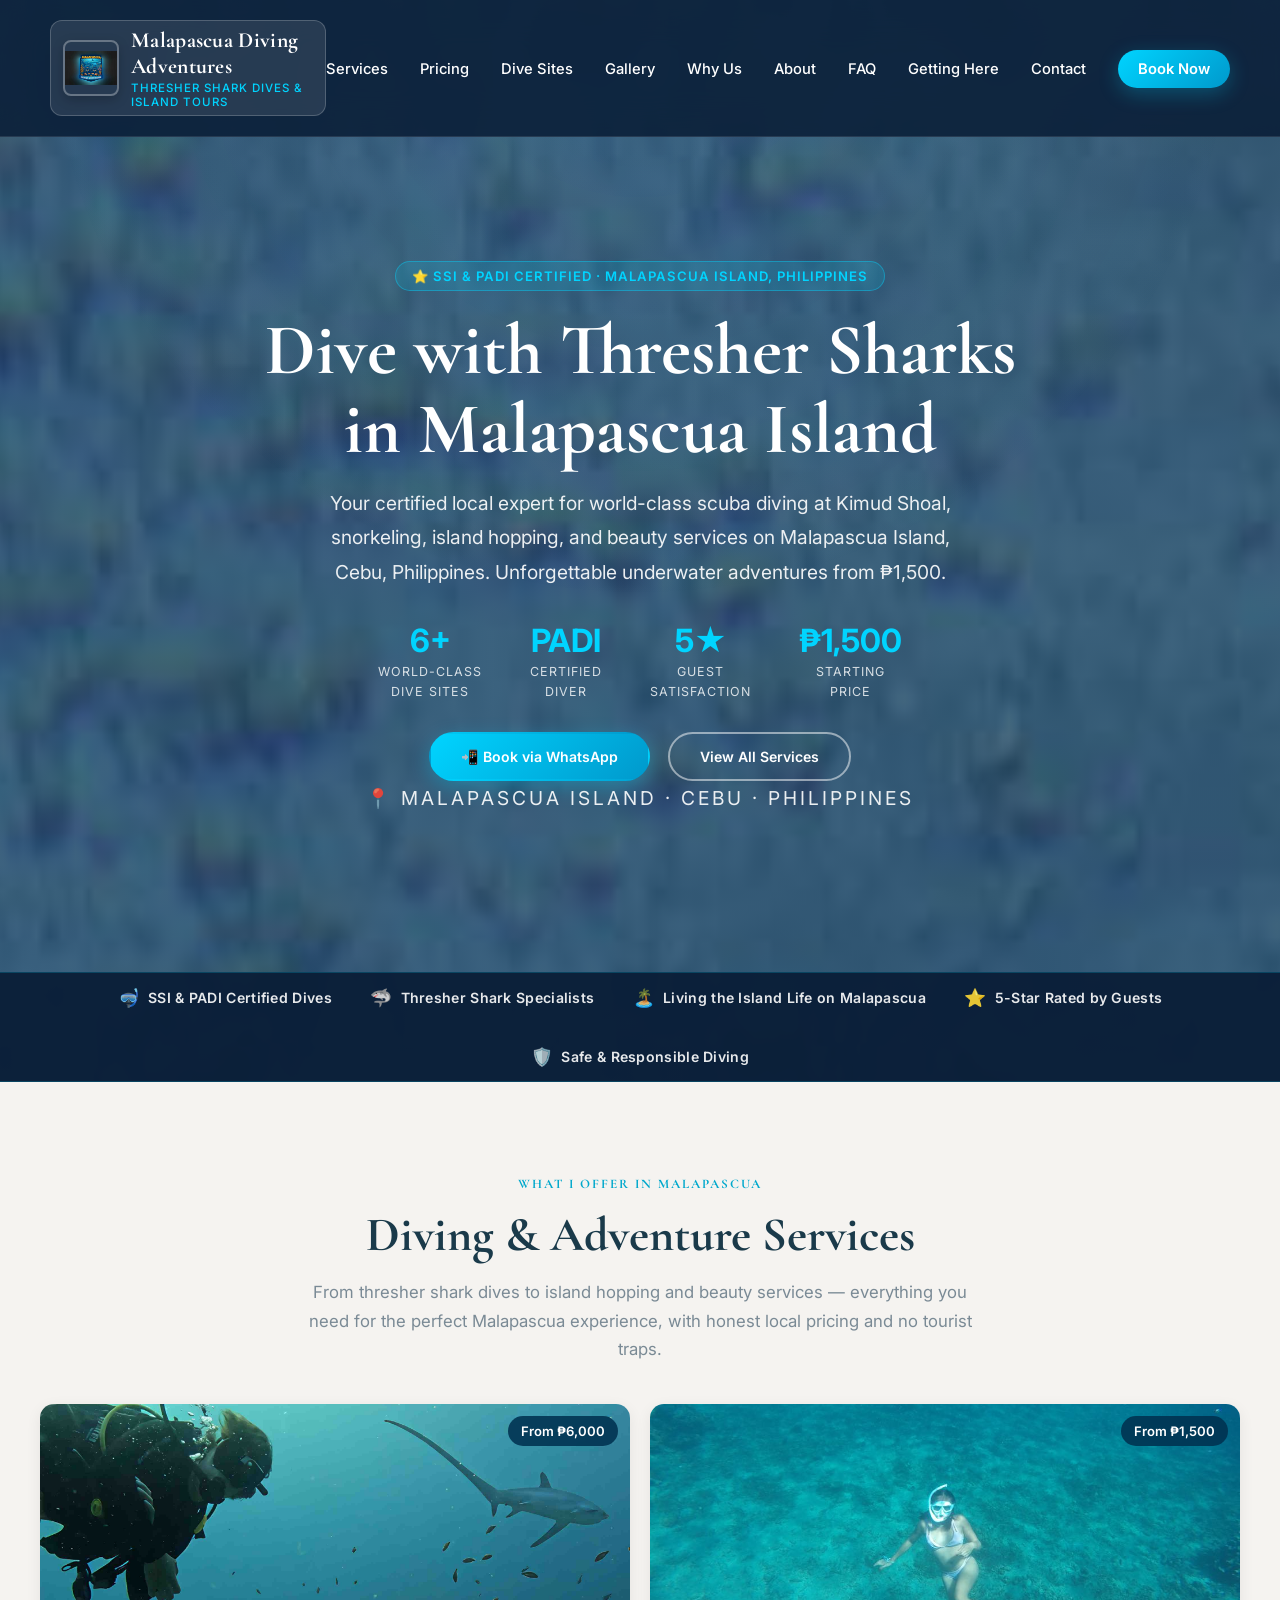
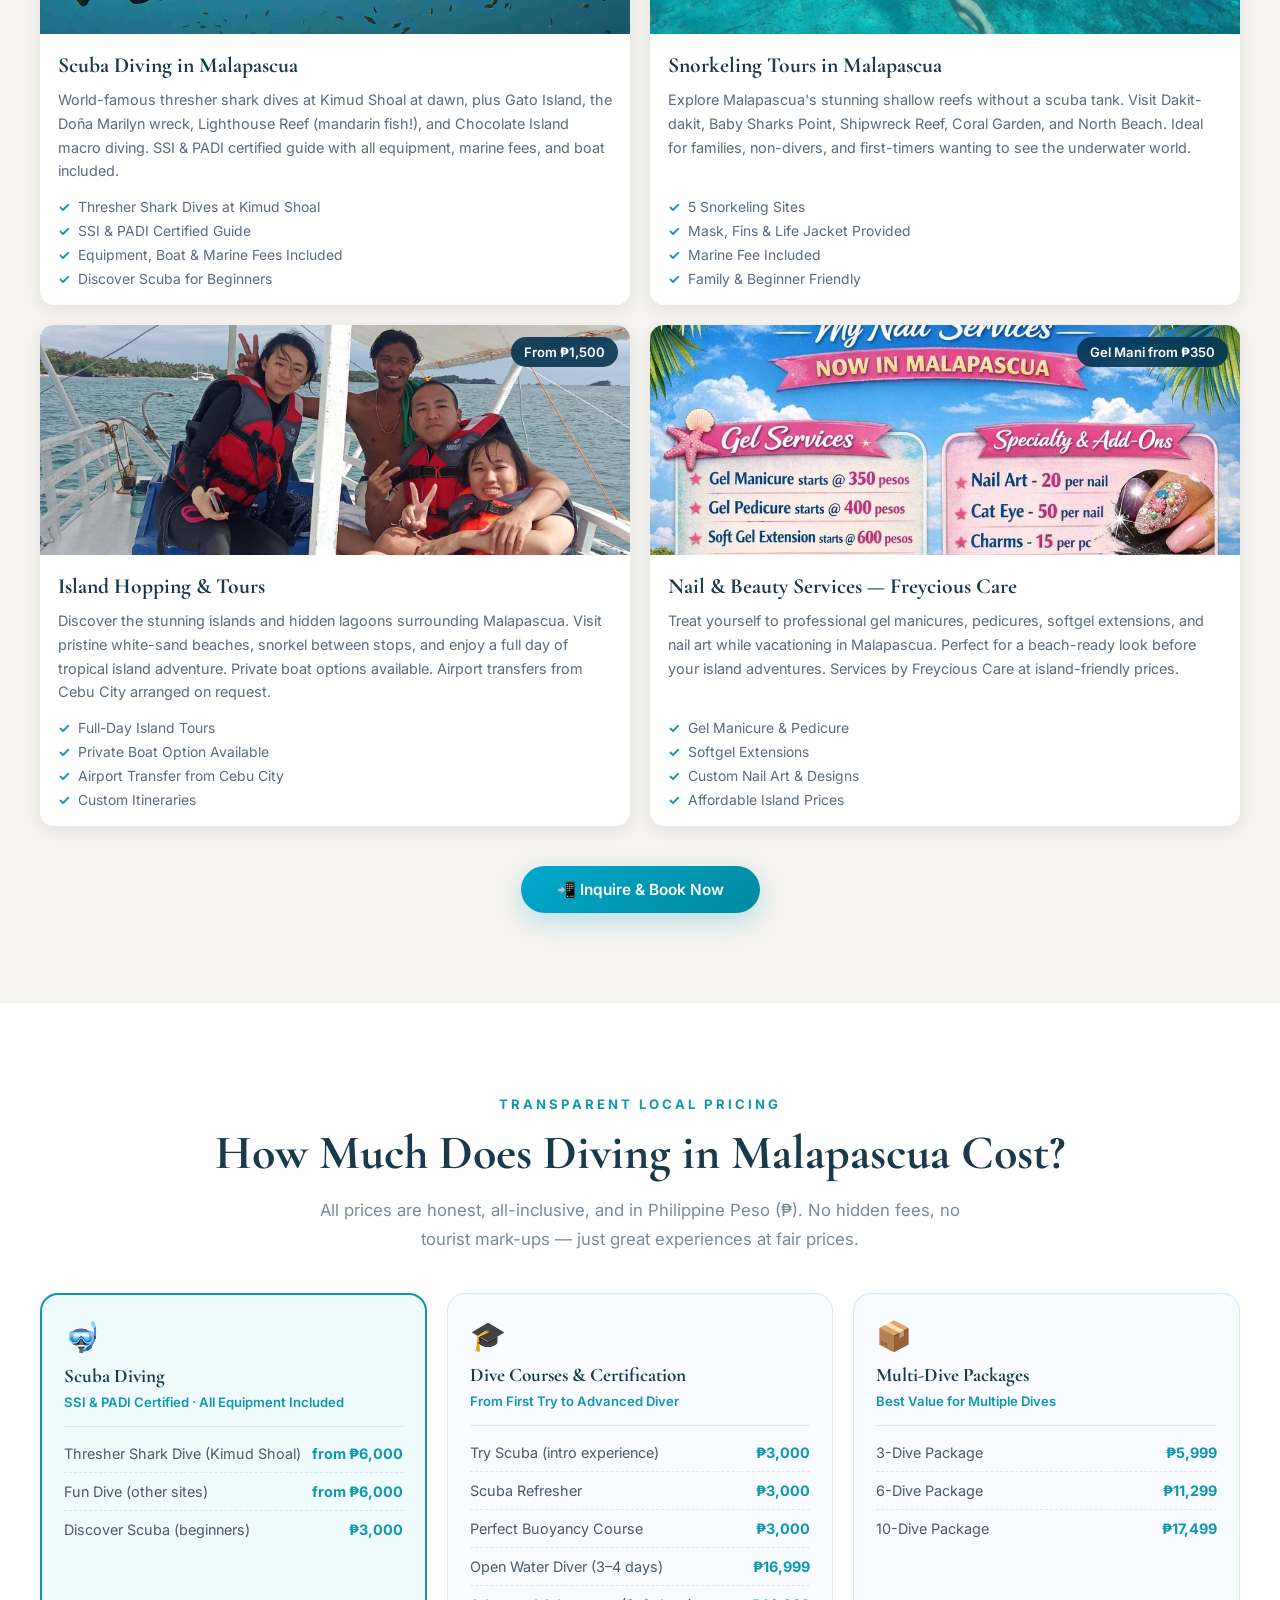
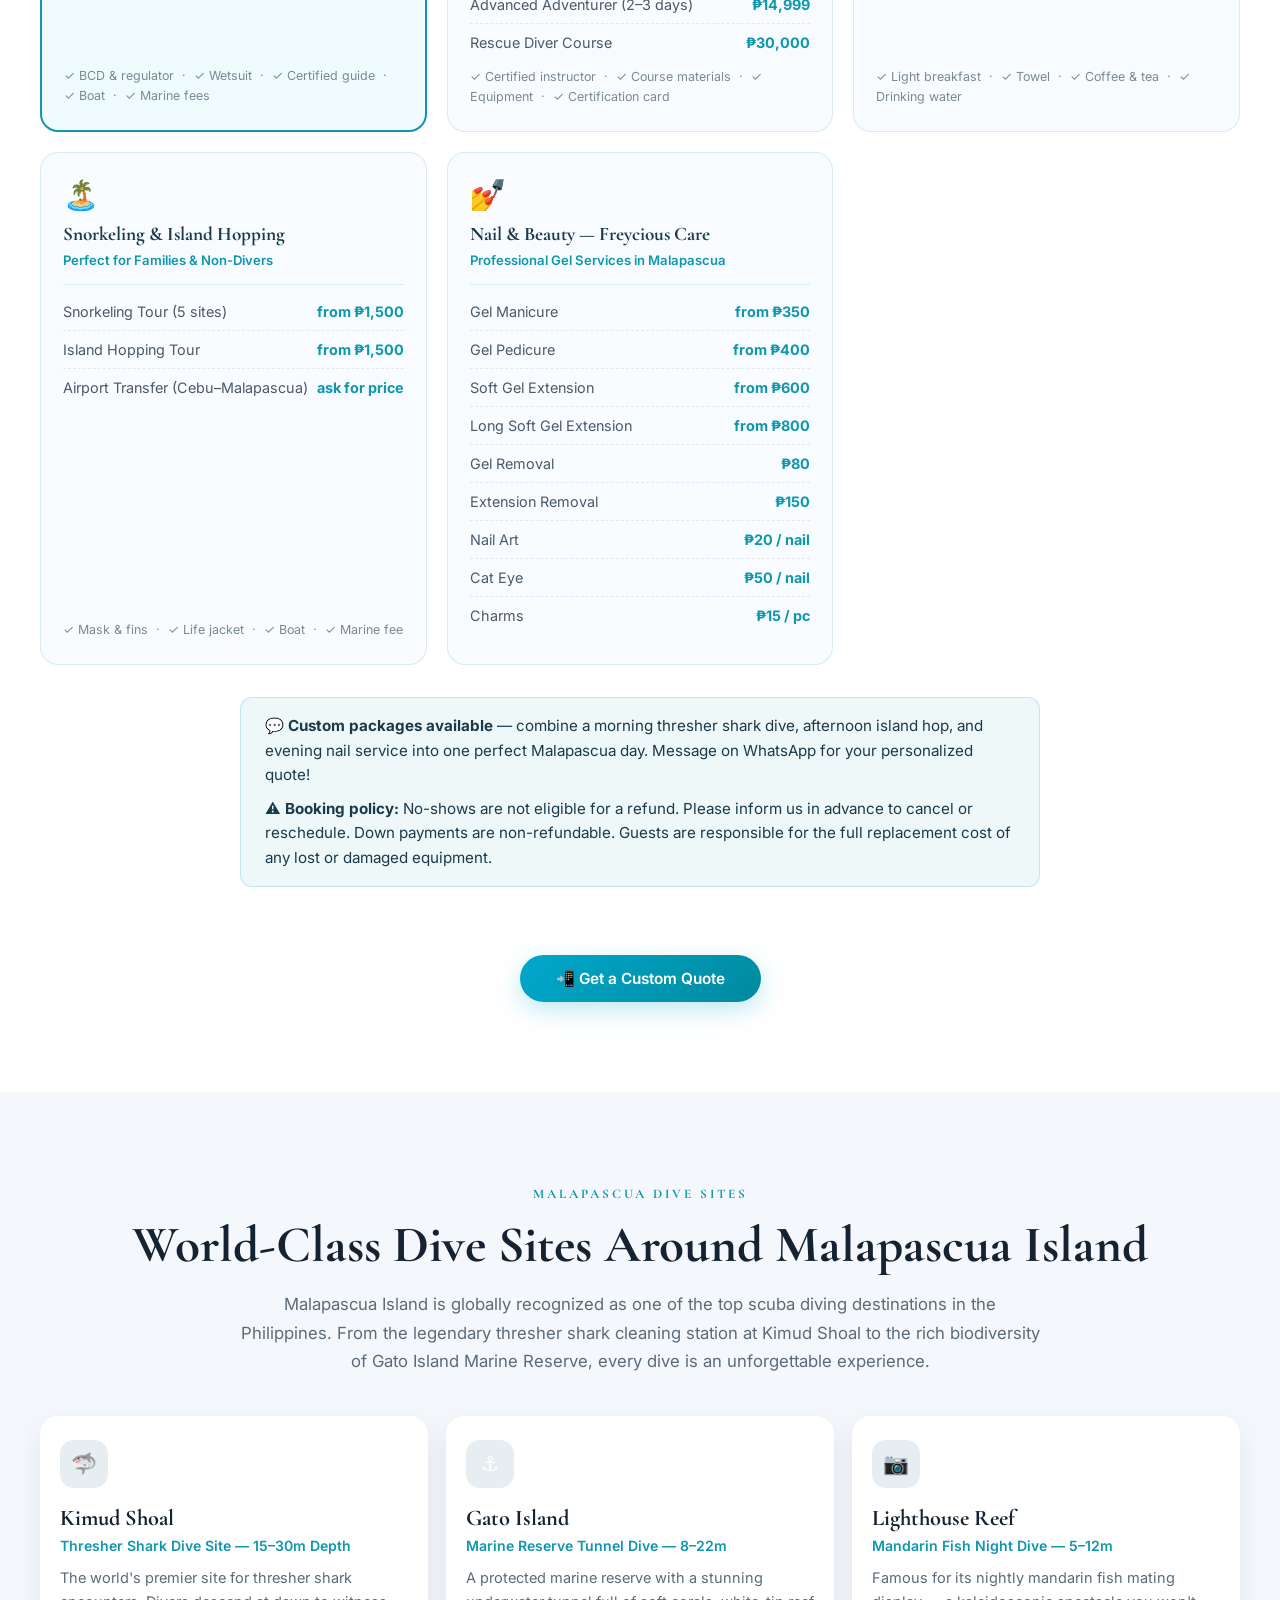
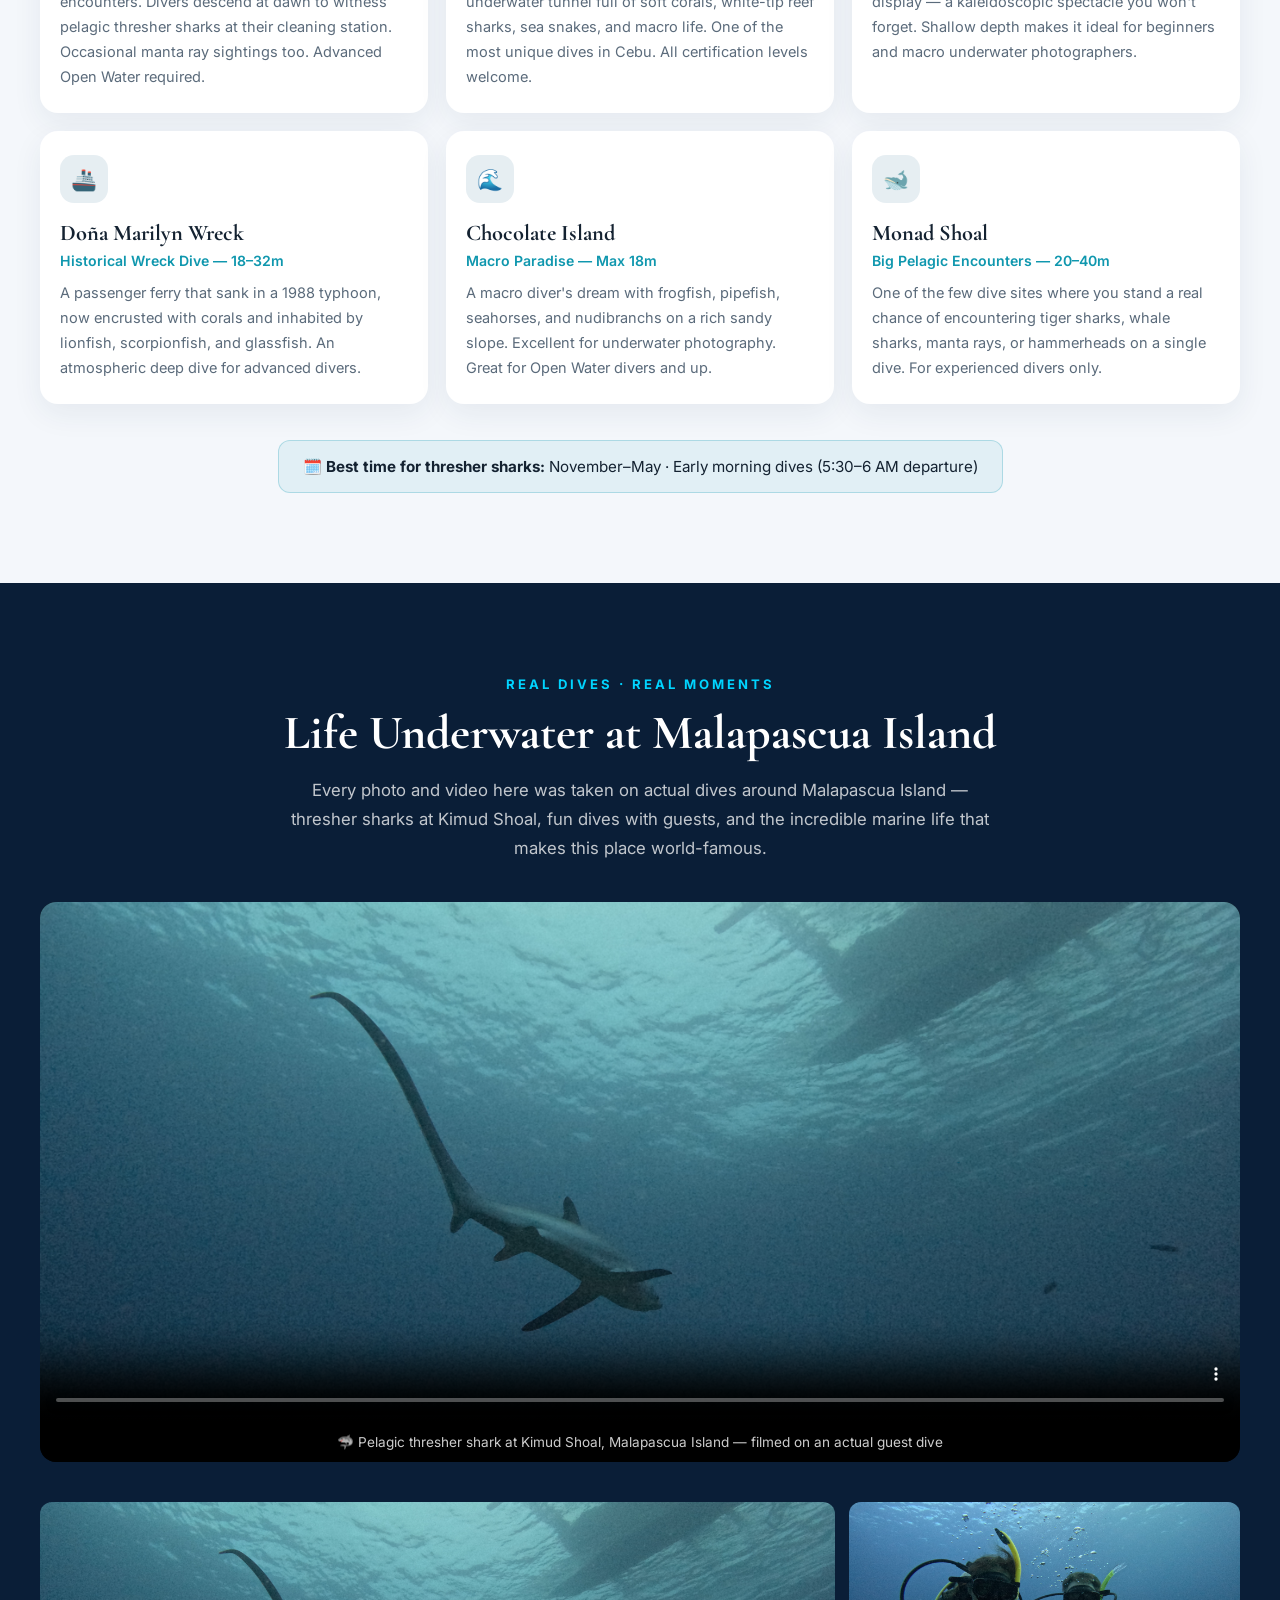
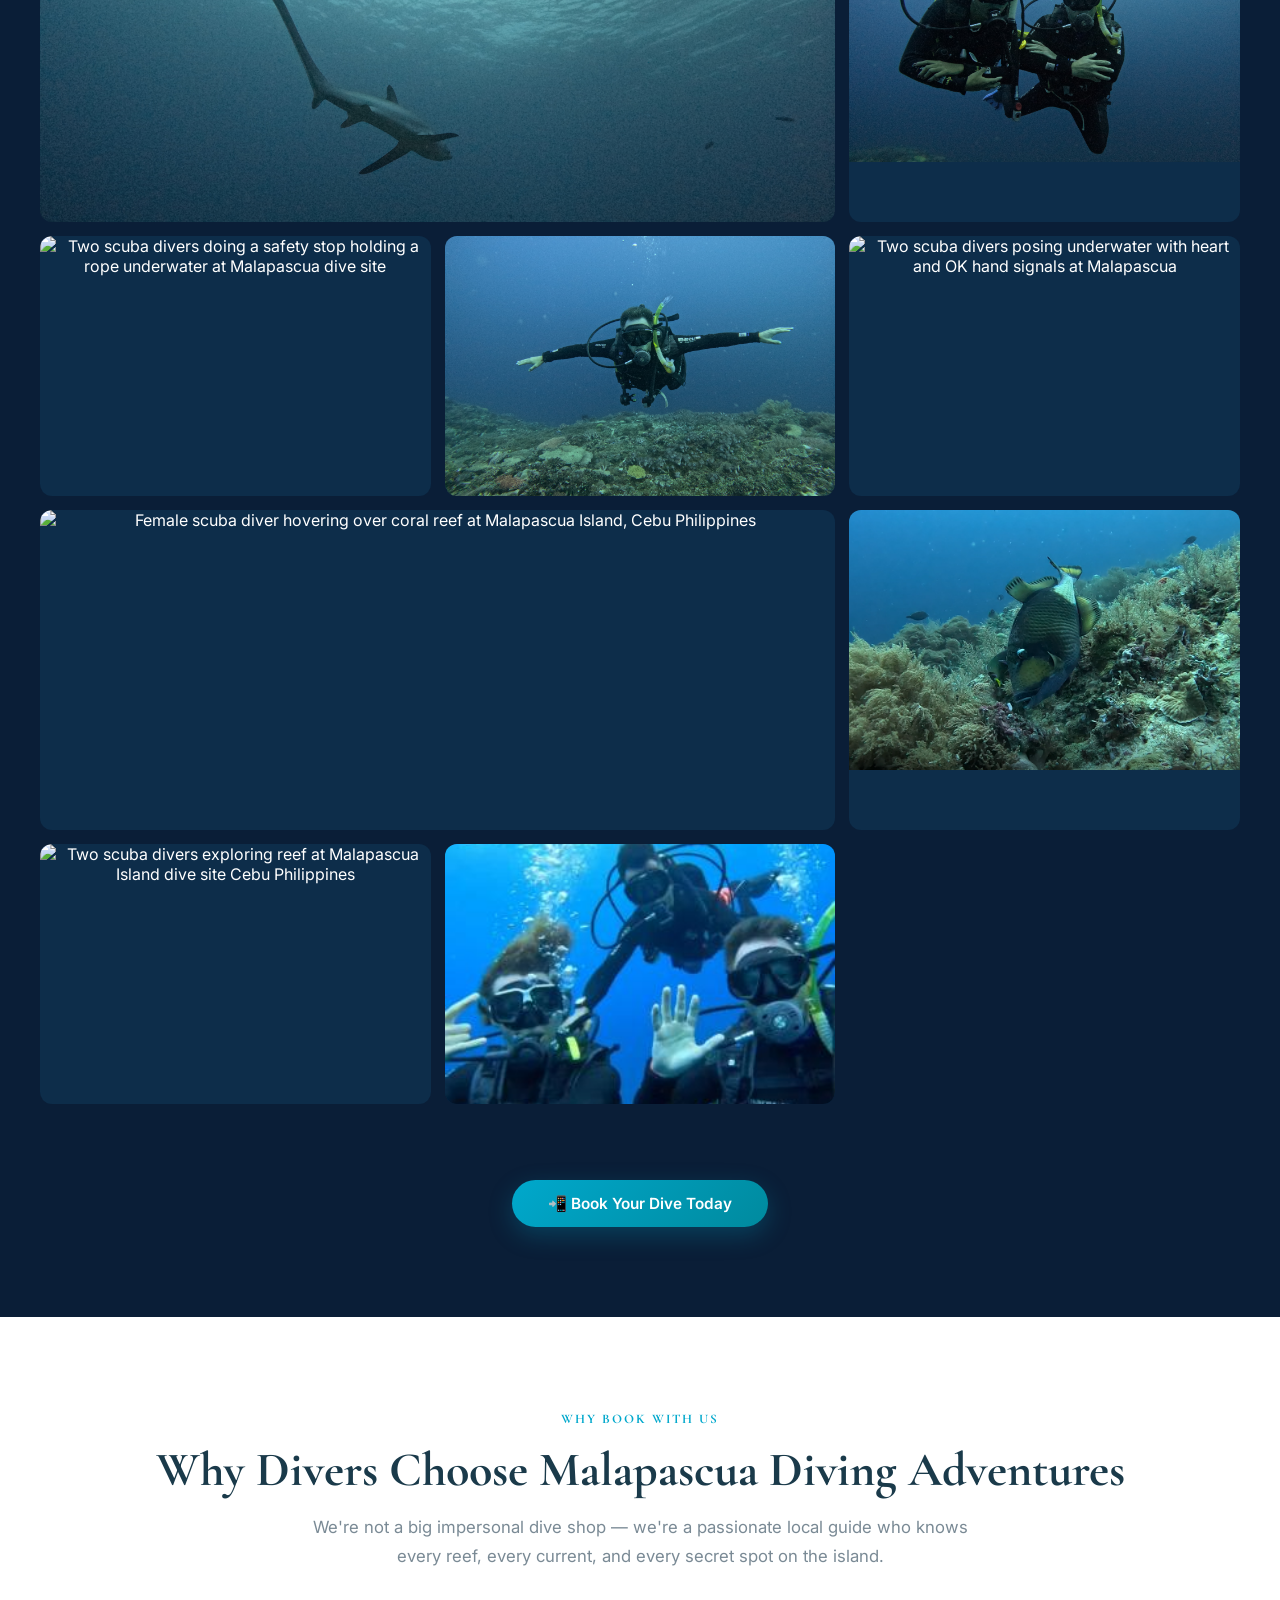
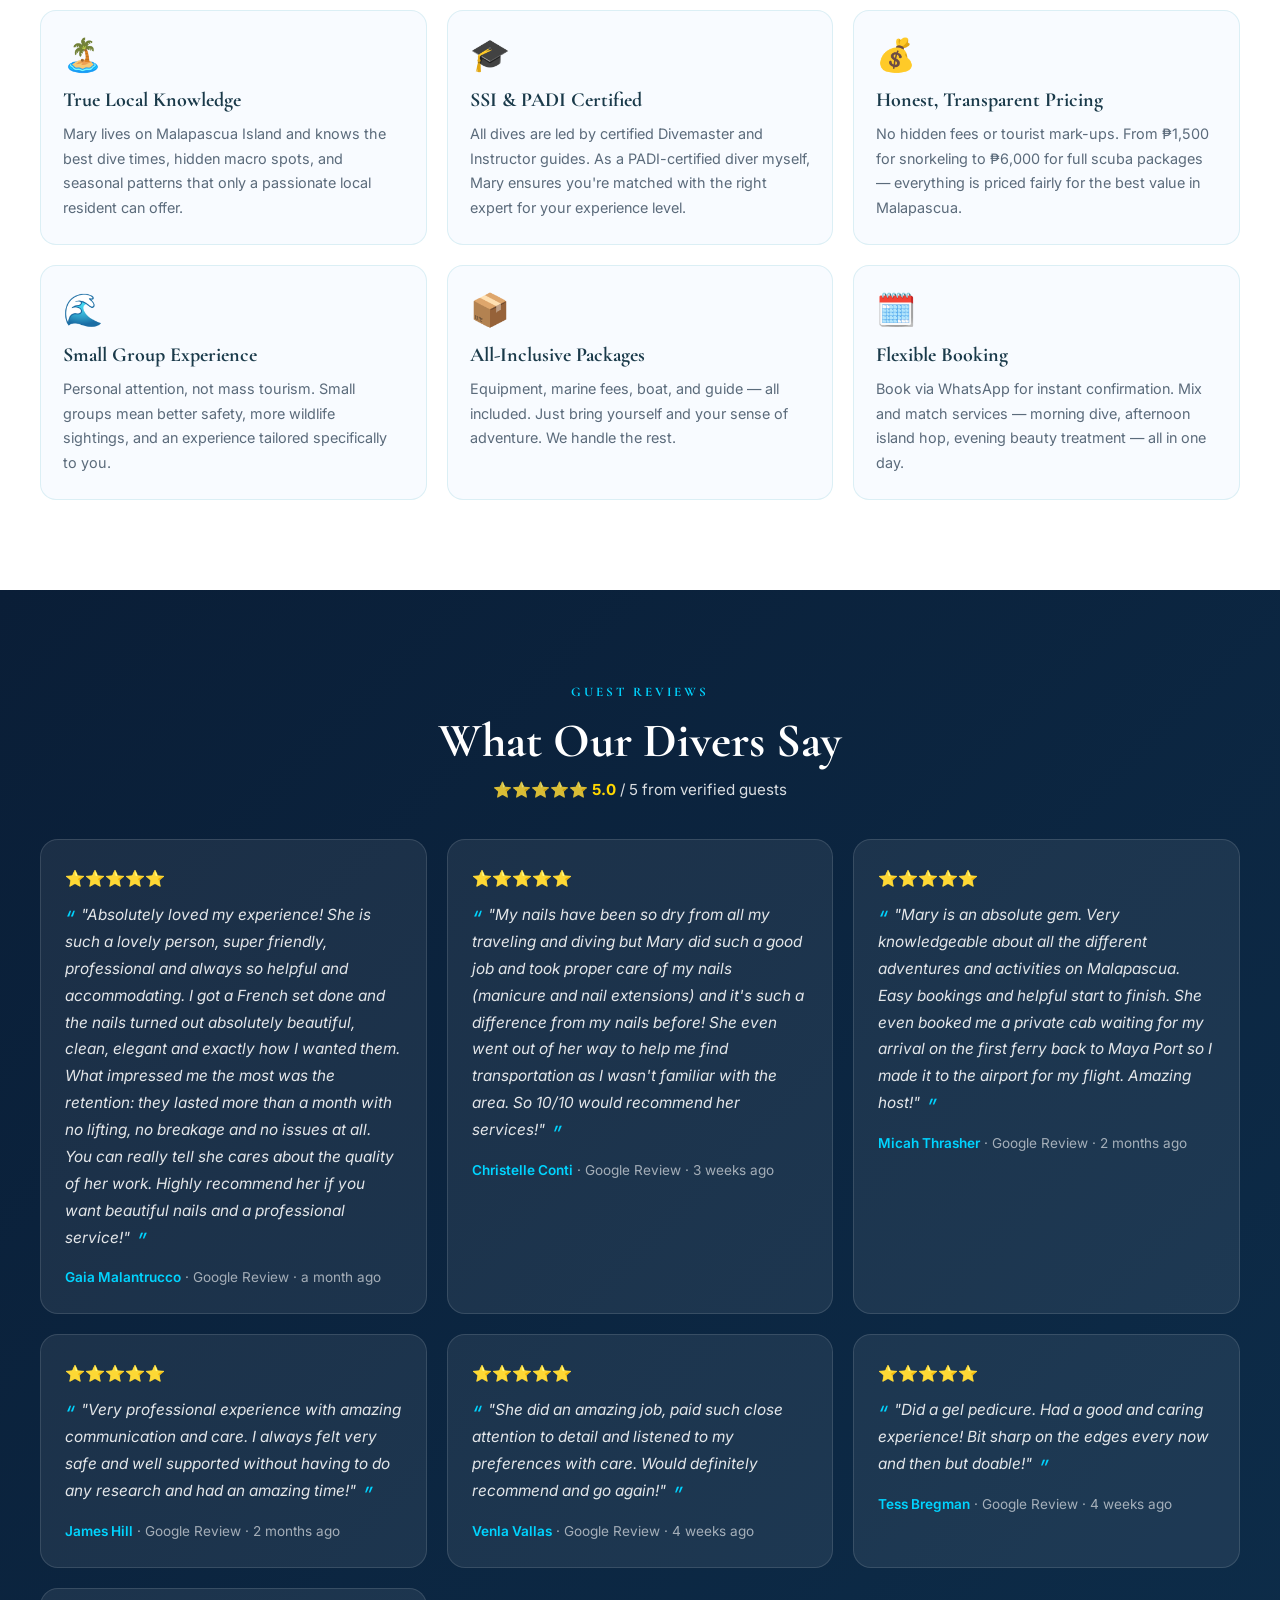
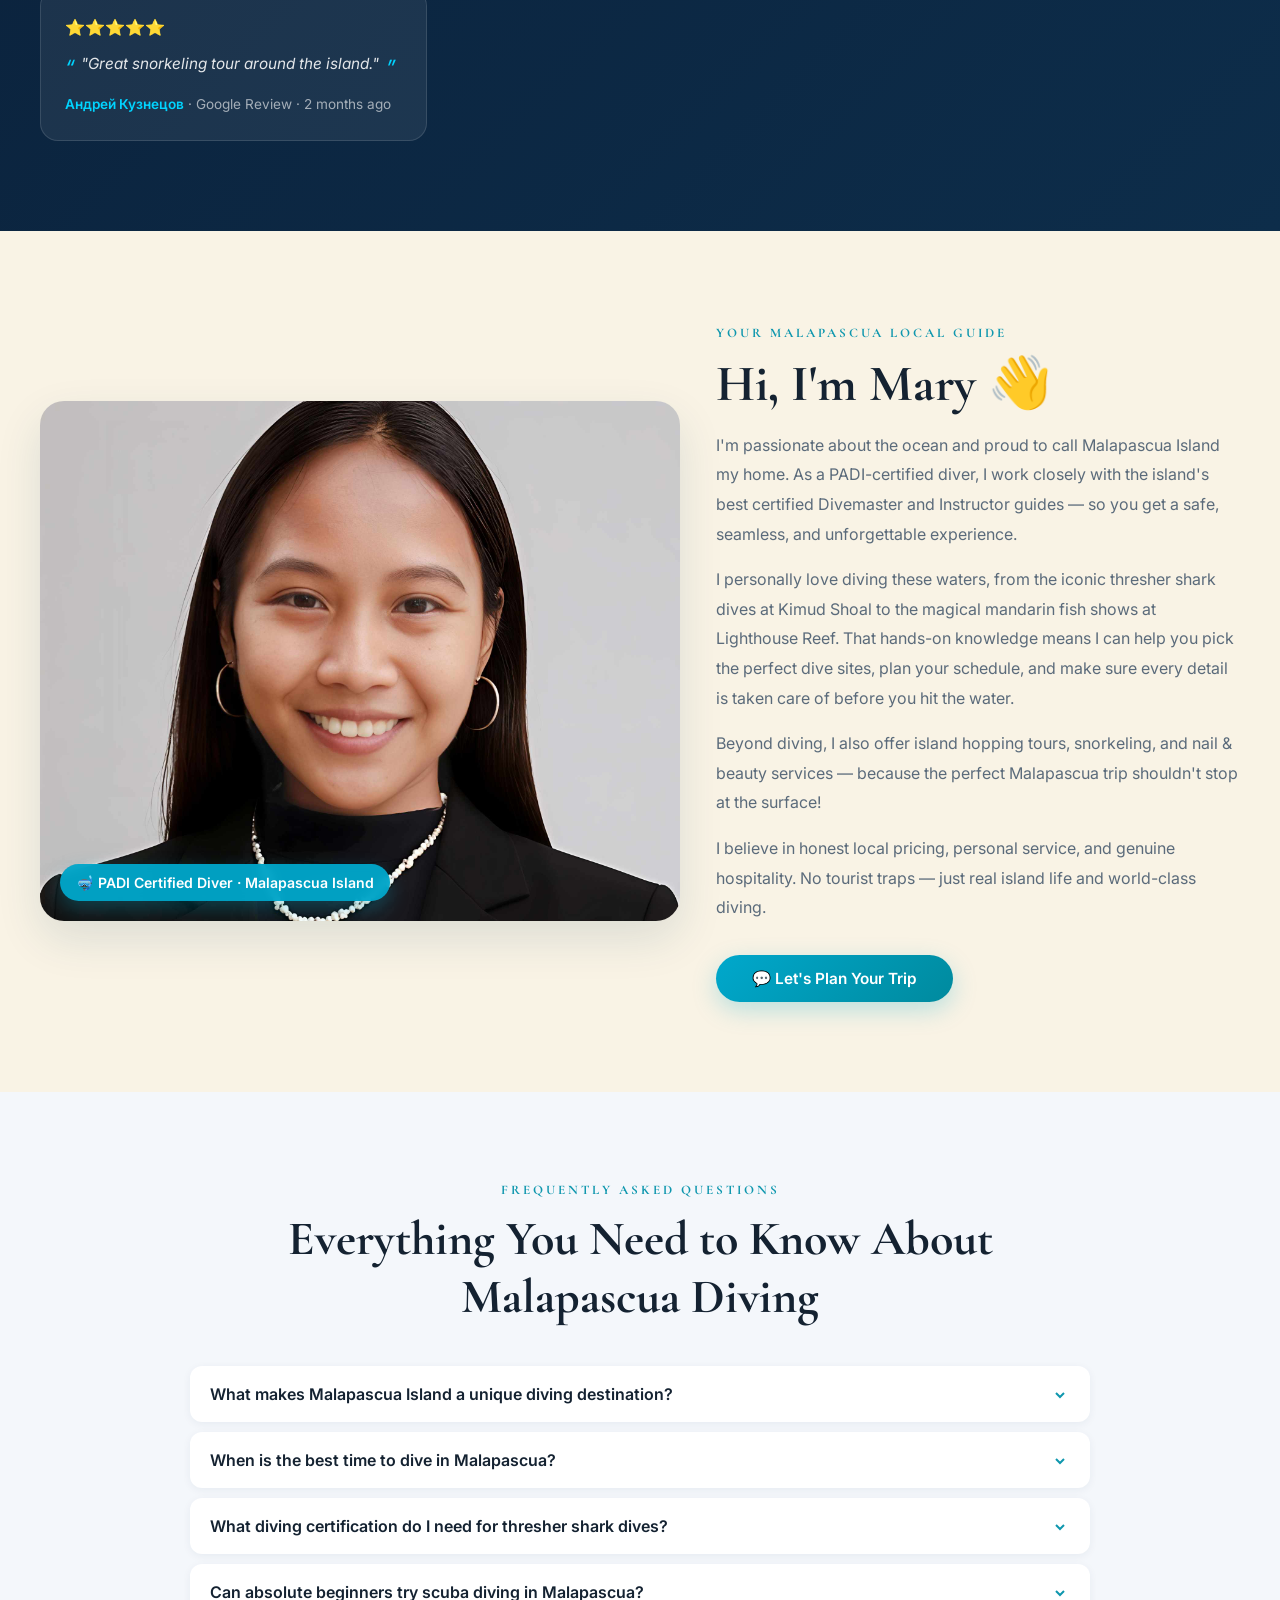
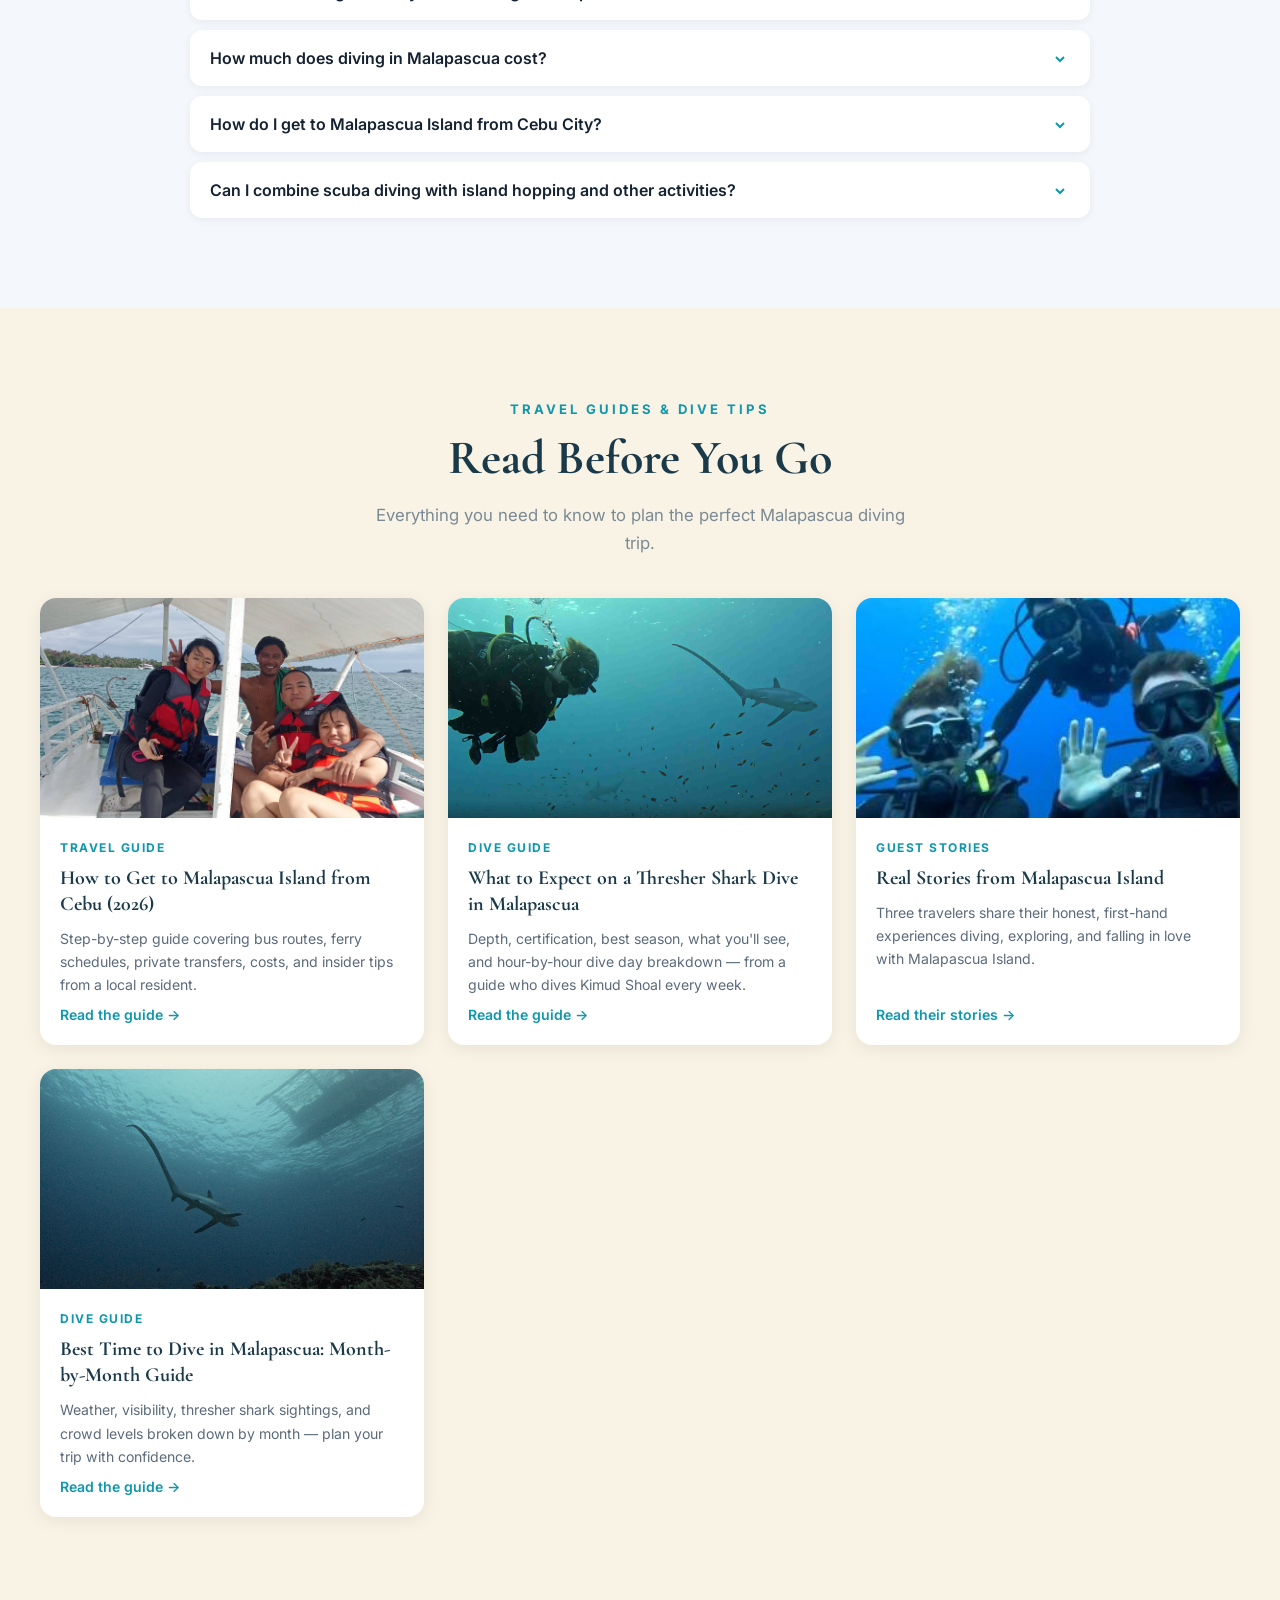
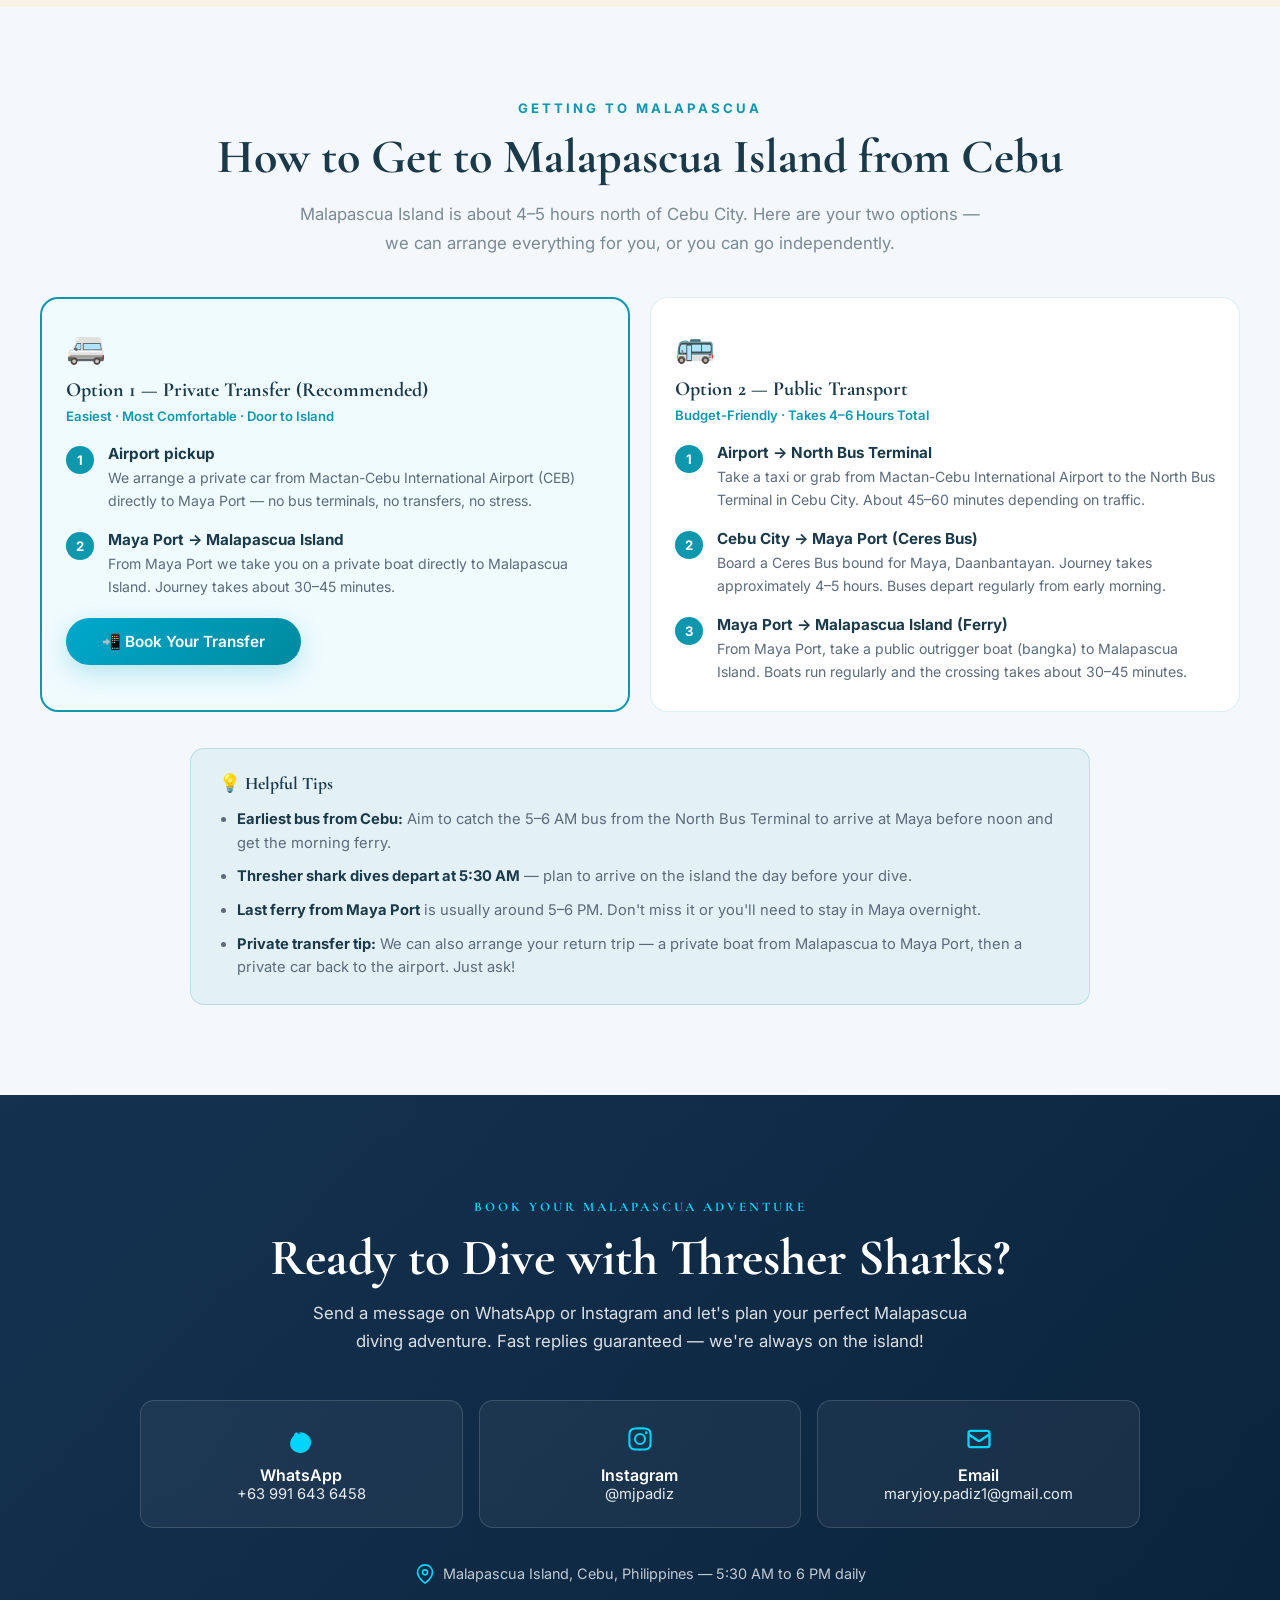
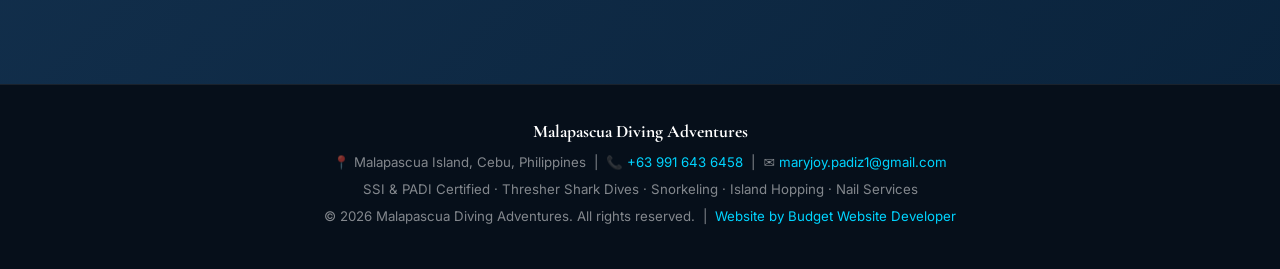
==== index.html @ 0e6470ce "Update index.html" ====
<!DOCTYPE html>
<html lang="en">
<head>
  <meta charset="UTF-8">
  <meta name="viewport" content="width=device-width, initial-scale=1.0, viewport-fit=cover">

  
  <title>Malapascua Diving Adventures | #1 Thresher Shark Dives & Island Tours Cebu Philippines</title>
  <meta name="description" content="Book certified scuba diving with thresher sharks at Kimud Shoal, snorkeling tours, island hopping & nail services in Malapascua Island, Cebu. SSI/PADI certified. From ₱1,500. WhatsApp now!">
  <meta name="keywords" content="Malapascua diving, thresher shark dive Malapascua, scuba diving Cebu Philippines, Kimud Shoal thresher sharks, island hopping Malapascua, snorkeling Malapascua, Gato Island diving, Malapascua dive packages, learn scuba diving Cebu, Malapascua diving guide, best diving Philippines, Cebu diving adventures, discover scuba Malapascua, thresher shark tour Cebu">
  <meta name="robots" content="index, follow, max-snippet:-1, max-image-preview:large, max-video-preview:-1">
  <meta name="author" content="Mary Padiz — Malapascua Diving Adventures">
  <meta name="copyright" content="© 2025 Malapascua Diving Adventures. All rights reserved.">
  <meta name="theme-color" content="#0f97ae">
  <meta name="geo.region" content="PH-CEB">
  <meta name="geo.placename" content="Malapascua Island, Cebu, Philippines">
  <meta name="geo.position" content="11.3667;124.0167">
  <meta name="ICBM" content="11.3667, 124.0167">
  <meta name="language" content="English">
  <meta name="revisit-after" content="7 days">
  <meta name="rating" content="General">

  
  <link rel="icon" type="image/png" sizes="32x32" href="MDA.png">
  <link rel="icon" type="image/png" sizes="16x16" href="MDA.png">
  <link rel="apple-touch-icon" sizes="180x180" href="MDA.png">
  <link rel="shortcut icon" href="MDA.png">

  
  <link rel="canonical" href="https://malapascuadivingadventures.com/">
  <link rel="alternate" hreflang="en" href="https://malapascuadivingadventures.com/">

  
  <meta property="og:type" content="website">
  <meta property="og:url" content="https://malapascuadivingadventures.com/">
  <meta property="og:title" content="Malapascua Diving Adventures | Thresher Shark Dives & Island Tours Cebu">
  <meta property="og:description" content="See thresher sharks at Kimud Shoal with a certified local guide. Scuba diving, snorkeling, island hopping & beauty services on Malapascua Island. From ₱1,500. Book on WhatsApp!">
  <meta property="og:image" content="https://malapascuadivingadventures.com/diveshark.jpg">
  <meta property="og:image:width" content="1200">
  <meta property="og:image:height" content="630">
  <meta property="og:image:alt" content="Scuba diver and thresher shark at Kimud Shoal, Malapascua Island">
  <meta property="og:site_name" content="Malapascua Diving Adventures">
  <meta property="og:locale" content="en_US">

  
  <meta name="twitter:card" content="summary_large_image">
  <meta name="twitter:site" content="@mjpadiz">
  <meta name="twitter:title" content="Malapascua Diving Adventures | Thresher Shark Dives Cebu">
  <meta name="twitter:description" content="Book certified scuba diving with thresher sharks, island hopping & snorkeling in Malapascua Island Philippines. SSI/PADI. From ₱1,500.">
  <meta name="twitter:image" content="https://malapascuadivingadventures.com/diveshark.jpg">
  <meta name="twitter:image:alt" content="Thresher shark encounter at Kimud Shoal, Malapascua">

  
  <link rel="preconnect" href="https://fonts.googleapis.com">
  <link rel="preconnect" href="https://fonts.gstatic.com" crossorigin>
  <link rel="dns-prefetch" href="https://api.whatsapp.com">
  <link rel="dns-prefetch" href="https://instagram.com">

  
  <link rel="preload" as="image" href="background.jpg" fetchpriority="high">
  <link rel="preload" as="image" href="MDA.png" fetchpriority="high">
  
  <link rel="prefetch" as="image" href="diveshark.jpg">
  <link rel="prefetch" as="image" href="snorkeling.jpg">
  <link rel="prefetch" as="image" href="islandhopping.jpg">
  <link rel="prefetch" as="image" href="nails.jpg">
  <link rel="prefetch" as="image" href="mary.jpg">
  <link rel="prefetch" as="image" href="safetyStop.JPG">

  

  
  <script type="application/ld+json">
  {
    "@context": "https://schema.org",
    "@type": ["LocalBusiness","TouristInformationCenter"],
    "@id": "https://malapascuadivingadventures.com/#business",
    "name": "Malapascua Diving Adventures",
    "alternateName": ["MDA", "Malapascua Diving Adventures by Mary"],
    "image": [
      "https://malapascuadivingadventures.com/diveshark.jpg",
      "https://malapascuadivingadventures.com/MDA.png",
      "https://malapascuadivingadventures.com/snorkeling.jpg"
    ],
    "logo": "https://malapascuadivingadventures.com/MDA.png",
    "description": "Malapascua Diving Adventures offers certified SSI & PADI scuba diving with thresher sharks at Kimud Shoal, snorkeling tours, island hopping, and nail/beauty services on Malapascua Island, Cebu, Philippines. Led by local expert guide Mary Padiz.",
    "url": "https://malapascuadivingadventures.com",
    "telephone": "+639916436458",
    "email": "maryjoy.padiz1@gmail.com",
    "priceRange": "₱₱",
    "currenciesAccepted": "PHP",
    "paymentAccepted": "Cash, GCash",
    "address": {
      "@type": "PostalAddress",
      "streetAddress": "Malapascua Island",
      "addressLocality": "Daanbantayan",
      "addressRegion": "Cebu",
      "postalCode": "6013",
      "addressCountry": "PH"
    },
    "geo": {
      "@type": "GeoCoordinates",
      "latitude": "11.3667",
      "longitude": "124.0167"
    },
    "openingHoursSpecification": [
      {
        "@type": "OpeningHoursSpecification",
        "dayOfWeek": ["Monday","Tuesday","Wednesday","Thursday","Friday","Saturday","Sunday"],
        "opens": "05:30",
        "closes": "18:00"
      }
    ],
    "hasMap": "https://maps.google.com/?q=Malapascua+Island+Cebu+Philippines",
    "sameAs": [
      "https://instagram.com/mjpadiz",
      "https://api.whatsapp.com/send?phone=639916436458"
    ],
    "aggregateRating": {
      "@type": "AggregateRating",
      "ratingValue": "5.0",
      "reviewCount": "12",
      "bestRating": "5",
      "worstRating": "1"
    },
    "review": [
      {
        "@type": "Review",
        "itemReviewed": {"@id": "https://malapascuadivingadventures.com/#business"},
        "reviewRating": {"@type": "Rating", "ratingValue": "5", "bestRating": "5"},
        "author": {"@type": "Person", "name": "Gaia Malantrucco"},
        "reviewBody": "Absolutely loved my experience! She is such a lovely person, super friendly, professional and always so helpful and accommodating. I got a French set done and the nails turned out absolutely beautiful, clean, elegant and exactly how I wanted them. What impressed me the most was the retention: they lasted more than a month with no lifting, no breakage and no issues at all. You can really tell she cares about the quality of her work. Highly recommend her if you want beautiful nails and a professional service!",
        "datePublished": "2026-05-01"
      },
      {
        "@type": "Review",
        "itemReviewed": {"@id": "https://malapascuadivingadventures.com/#business"},
        "reviewRating": {"@type": "Rating", "ratingValue": "5", "bestRating": "5"},
        "author": {"@type": "Person", "name": "Micah Thrasher"},
        "reviewBody": "Mary is an absolute gem. Very knowledgeable about all the different adventures and activities on Malapascua. Easy bookings and helpful start to finish. She even booked me a private cab waiting for my arrival on the first ferry back to Maya Port so I made it to the airport for my flight. Amazing host!",
        "datePublished": "2026-04-15"
      },
      {
        "@type": "Review",
        "itemReviewed": {"@id": "https://malapascuadivingadventures.com/#business"},
        "reviewRating": {"@type": "Rating", "ratingValue": "5", "bestRating": "5"},
        "author": {"@type": "Person", "name": "Christelle Conti"},
        "reviewBody": "My nails have been so dry from all my traveling and diving but Mary did such a good job and took proper care of my nails (manicure and nail extensions) and it's such a difference from my nails before! She even went out of her way to help me find transportation as I wasn't familiar with the area. So 10/10 would recommend her services!",
        "datePublished": "2026-04-22"
      },
      {
        "@type": "Review",
        "itemReviewed": {"@id": "https://malapascuadivingadventures.com/#business"},
        "reviewRating": {"@type": "Rating", "ratingValue": "5", "bestRating": "5"},
        "author": {"@type": "Person", "name": "James Hill"},
        "reviewBody": "Very professional experience with amazing communication and care. I always felt very safe and well supported without having to do any research and had an amazing time!",
        "datePublished": "2026-04-15"
      }
    ]
  }
  </script>

  
  <script type="application/ld+json">
  {
    "@context": "https://schema.org",
    "@type": "Service",
    "name": "Thresher Shark Scuba Diving — Malapascua Island",
    "provider": {"@id": "https://malapascuadivingadventures.com/#business"},
    "description": "Certified SSI & PADI scuba diving with thresher sharks at Kimud Shoal, Malapascua Island. Suitable for Open Water+ certified divers. Equipment, marine fees, and guide included.",
    "areaServed": {
      "@type": "Place",
      "name": "Malapascua Island, Cebu, Philippines"
    },
    "offers": {
      "@type": "Offer",
      "priceCurrency": "PHP",
      "price": "6000",
      "priceSpecification": {
        "@type": "PriceSpecification",
        "price": "6000",
        "priceCurrency": "PHP",
        "description": "Starting price per diver including equipment & marine fees"
      },
      "availability": "https://schema.org/InStock",
      "url": "https://malapascuadivingadventures.com/#services"
    },
    "serviceType": "Scuba Diving Tour",
    "category": "Water Sports & Diving"
  }
  </script>

  
  <script type="application/ld+json">
  {
    "@context": "https://schema.org",
    "@type": "FAQPage",
    "mainEntity": [
      {
        "@type": "Question",
        "name": "What makes Malapascua a unique diving destination?",
        "acceptedAnswer": {
          "@type": "Answer",
          "text": "Malapascua Island is world-famous as one of the only places on earth where you can reliably see thresher sharks at their cleaning station at Kimud Shoal. Early morning dives at 15–30m depth give incredible encounters with these graceful sharks. You'll also find Gato Island tunnel, vibrant coral gardens, the Doña Marilyn wreck, and mandarin fish at Lighthouse Reef — all within 30 minutes by boat."
        }
      },
      {
        "@type": "Question",
        "name": "When is the best time to dive in Malapascua?",
        "acceptedAnswer": {
          "@type": "Answer",
          "text": "November through May is the peak diving season with outstanding visibility of 20–30m, calm seas, and the best thresher shark sightings. December to February offers the most stable weather. June to October is quieter with fewer tourists and excellent macro photography conditions year-round."
        }
      },
      {
        "@type": "Question",
        "name": "What certification do I need for thresher shark diving?",
        "acceptedAnswer": {
          "@type": "Answer",
          "text": "Thresher shark dives at Kimud Shoal require a minimum SSI or PADI Advanced Open Water certification due to the 18–30m depth. For most other dive sites, an Open Water certification is sufficient. Complete beginners can start with our Discover Scuba program and work toward certification."
        }
      },
      {
        "@type": "Question",
        "name": "Can beginners try scuba diving in Malapascua?",
        "acceptedAnswer": {
          "@type": "Answer",
          "text": "Absolutely! Our Discover Scuba Diving (DSD) program is perfect for absolute beginners. You'll learn the basics in shallow, controlled waters and do a supervised open water dive — no certification needed. Many first-timers go on to get full SSI or PADI Open Water certification with us."
        }
      },
      {
        "@type": "Question",
        "name": "How much does diving in Malapascua cost?",
        "acceptedAnswer": {
          "@type": "Answer",
          "text": "Scuba diving packages start from ₱6,000 per diver including equipment, guide, and marine fees. Snorkeling tours start from ₱1,500 and island hopping tours from ₱1,500. We offer competitive, transparent pricing with no hidden costs."
        }
      },
      {
        "@type": "Question",
        "name": "How do I get to Malapascua Island from Cebu City?",
        "acceptedAnswer": {
          "@type": "Answer",
          "text": "Fly into Mactan-Cebu International Airport. From Cebu City, take a bus or arrange a private car to Maya Port (approximately 3–5 hours). From Maya, take a public or private ferry to Malapascua Island (30–45 minutes). We can arrange your complete airport-to-island transfer — just ask!"
        }
      },
      {
        "@type": "Question",
        "name": "Can I combine diving with island hopping and other activities?",
        "acceptedAnswer": {
          "@type": "Answer",
          "text": "Yes! Most guests do early morning thresher shark dives then spend afternoons island hopping, snorkeling pristine reefs, or enjoying our nail and beauty services. We design custom multi-day itineraries so you get the most out of Malapascua Island."
        }
      }
    ]
  }
  </script>

  
  <script type="application/ld+json">
  {
    "@context": "https://schema.org",
    "@type": "TouristAttraction",
    "name": "Kimud Shoal Thresher Shark Dive Site — Malapascua",
    "description": "Kimud Shoal is one of the world's top dive sites for thresher shark encounters. Located off Malapascua Island, Cebu, Philippines, divers descend to 15–30m to witness thresher sharks at their cleaning station at dawn.",
    "url": "https://malapascuadivingadventures.com/#divesites",
    "touristType": ["Scuba Divers", "Adventure Travelers", "Wildlife Enthusiasts"],
    "geo": {
      "@type": "GeoCoordinates",
      "latitude": "11.3700",
      "longitude": "124.0200"
    },
    "address": {
      "@type": "PostalAddress",
      "addressLocality": "Malapascua Island",
      "addressRegion": "Cebu",
      "addressCountry": "PH"
    }
  }
  </script>

  
  <script type="application/ld+json">
  {
    "@context": "https://schema.org",
    "@type": "BreadcrumbList",
    "itemListElement": [
      {"@type":"ListItem","position":1,"name":"Home","item":"https://malapascuadivingadventures.com/"},
      {"@type":"ListItem","position":2,"name":"Diving Services","item":"https://malapascuadivingadventures.com/#services"},
      {"@type":"ListItem","position":3,"name":"Dive Sites","item":"https://malapascuadivingadventures.com/#divesites"},
      {"@type":"ListItem","position":4,"name":"About Mary","item":"https://malapascuadivingadventures.com/#about"},
      {"@type":"ListItem","position":5,"name":"FAQ","item":"https://malapascuadivingadventures.com/#faq"},
      {"@type":"ListItem","position":6,"name":"Contact","item":"https://malapascuadivingadventures.com/#contact"}
    ]
  }
  </script>

  
  <style>
    *,*::before,*::after{box-sizing:border-box}
    html{scroll-behavior:smooth;-webkit-text-size-adjust:100%}
    body{
      margin:0;
      min-height:100vh;
      font-family:'Inter',system-ui,-apple-system,BlinkMacSystemFont,'Segoe UI',sans-serif;
      color:#fff;
      background:linear-gradient(135deg,rgba(20,50,80,.72),rgba(10,35,60,.82)),
        url('background.jpg') no-repeat center center/cover;
      background-attachment:scroll;
    }
    h1,h2,h3,.services-label,.dive-label,.about-label,.contact-label,.faq-label,.testimonials-label{
      font-family:'Cormorant Garamond',Georgia,serif;
    }
    img{max-width:100%;height:auto;display:block}

    /* HEADER */
    header{
      position:sticky;top:0;z-index:100;
      display:flex;justify-content:space-between;align-items:center;
      padding:clamp(10px,2vw,20px) clamp(16px,4vw,50px);
      backdrop-filter:blur(20px);-webkit-backdrop-filter:blur(20px);
      background:rgba(10,30,55,.88);
      border-bottom:1px solid rgba(255,255,255,.1);
    }
    .logo{display:flex;align-items:center;gap:12px;padding:6px 12px;background:rgba(255,255,255,.1);border-radius:12px;border:1px solid rgba(255,255,255,.2);text-decoration:none;}
    .logo img{width:clamp(36px,6vw,56px);height:clamp(36px,6vw,56px);border-radius:8px;border:2px solid rgba(255,255,255,.3);object-fit:contain;}
    .logo-text{display:flex;flex-direction:column;gap:2px;}
    .logo-text h1{margin:0;font-size:clamp(.85rem,2vw,1.35rem);font-weight:700;color:#fff;letter-spacing:.3px;}
    .logo-tagline{font-size:clamp(.55rem,1.2vw,.72rem);color:#00d4ff;font-weight:500;letter-spacing:1px;text-transform:uppercase;}
    #nav-toggle{position:absolute;opacity:0;pointer-events:none;}
    .hamburger{display:none;flex-direction:column;cursor:pointer;gap:5px;z-index:101;padding:4px;background:none;border:none;}
    .hamburger span{width:26px;height:3px;background:#fff;border-radius:2px;transition:transform .3s,opacity .3s;}
    #nav-toggle:checked+.hamburger span:nth-child(1){transform:rotate(45deg) translate(8px,8px);}
    #nav-toggle:checked+.hamburger span:nth-child(2){opacity:0;}
    #nav-toggle:checked+.hamburger span:nth-child(3){transform:rotate(-45deg) translate(7px,-7px);}
    nav{flex:1;}
    nav ul{list-style:none;display:flex;justify-content:flex-end;align-items:center;gap:clamp(14px,2.5vw,32px);margin:0;padding:0;}
    nav ul li a{color:#fff;text-decoration:none;font-size:clamp(.82rem,1.2vw,.92rem);font-weight:500;transition:color .2s;white-space:nowrap;}
    nav ul li a:hover,nav ul li a:focus-visible{color:#00d4ff;}
    nav ul li.button a{background:linear-gradient(135deg,#00d4ff,#0099cc);color:#fff;padding:10px 20px;border-radius:25px;font-weight:600;}

    /* HERO */
    .hero{
      display:flex;flex-direction:column;align-items:center;justify-content:center;
      min-height:calc(100svh - 65px);
      padding:clamp(40px,8vw,80px) clamp(16px,5vw,40px);
      text-align:center;
    }
    .hero-badge{display:inline-flex;align-items:center;gap:8px;background:rgba(0,212,255,.15);border:1px solid rgba(0,212,255,.4);border-radius:30px;padding:6px 16px;margin-bottom:20px;font-size:.82rem;font-weight:600;letter-spacing:1px;text-transform:uppercase;color:#00d4ff;}
    .hero h2{margin:0 0 16px;font-size:clamp(2rem,6vw,4.5rem);font-weight:700;line-height:1.1;color:#fff;}
    .hero>p{margin:0 auto 32px;max-width:660px;font-size:clamp(.9rem,1.5vw,1.2rem);line-height:1.8;color:rgba(255,255,255,.9);}
    .hero-stats{display:flex;gap:clamp(20px,4vw,48px);justify-content:center;flex-wrap:wrap;margin:0 0 32px;}
    .hero-stat{text-align:center;}
    .hero-stat strong{display:block;font-size:clamp(1.4rem,3vw,2rem);font-weight:700;color:#00d4ff;}
    .hero-stat span{font-size:.78rem;text-transform:uppercase;letter-spacing:1px;opacity:.8;}
    .buttons{display:flex;gap:clamp(10px,2vw,18px);justify-content:center;flex-wrap:wrap;}
    .buttons a{padding:clamp(11px,1.5vw,14px) clamp(22px,3vw,30px);border-radius:30px;text-decoration:none;font-weight:600;font-size:clamp(.88rem,1.1vw,1rem);transition:all .25s;border:2px solid transparent;}
    .buttons a:first-child{background:linear-gradient(135deg,#00d4ff,#0099cc);color:#fff;box-shadow:0 6px 20px rgba(0,212,255,.3);}
    .buttons a:first-child:hover{transform:translateY(-3px);box-shadow:0 10px 28px rgba(0,212,255,.4);}
    .buttons a:last-child{background:transparent;color:#fff;border-color:rgba(255,255,255,.5);}
    .buttons a:last-child:hover{background:rgba(255,255,255,.1);border-color:#00d4ff;color:#00d4ff;}
    .hero-location{margin-top:28px;font-size:.78rem;letter-spacing:3px;text-transform:uppercase;opacity:.7;}

    /* MOBILE NAV */
    @media(max-width:768px){
      .hamburger{display:flex;}
      nav{position:absolute;top:100%;left:0;right:0;width:100%;max-height:0;overflow:hidden;background:rgba(10,30,55,.97);backdrop-filter:blur(20px);transition:max-height .3s ease;}
      #nav-toggle:checked~nav{max-height:500px;}
      nav ul{flex-direction:column;gap:0;padding:16px 0;}
      nav ul li{width:100%;}
      nav ul li a{display:block;padding:13px 20px;border-bottom:1px solid rgba(255,255,255,.08);font-size:.95rem;}
      nav ul li.button{padding:0 20px 16px;}
      nav ul li.button a{display:block;text-align:center;border-radius:8px;padding:12px;}
    }
  </style>

  
  <link rel="preload" href="body.css" as="style" onload="this.onload=null;this.rel='stylesheet'">
  <noscript><link rel="stylesheet" href="body.css"></noscript>

  
  <link rel="preload" as="style" href="https://fonts.googleapis.com/css2?family=Cormorant+Garamond:wght@500;600;700&family=Inter:wght@400;500;600;700&display=swap" onload="this.onload=null;this.rel='stylesheet'">
  <noscript><link rel="stylesheet" href="https://fonts.googleapis.com/css2?family=Cormorant+Garamond:wght@500;600;700&family=Inter:wght@400;500;600;700&display=swap"></noscript>
</head>
<body>
  <a href="#main-content" class="skip-link">Skip to main content</a>

  <header>
    <a href="/" class="logo" aria-label="Malapascua Diving Adventures — Home">
      <img src="MDA.png" alt="Malapascua Diving Adventures logo" width="56" height="56" fetchpriority="high" decoding="sync">
      <div class="logo-text">
        <h1>Malapascua Diving Adventures</h1>
        <span class="logo-tagline">Thresher Shark Dives &amp; Island Tours</span>
      </div>
    </a>

    <input type="checkbox" id="nav-toggle" aria-label="Toggle navigation menu">
    <label for="nav-toggle" class="hamburger" aria-label="Open navigation menu">
      <span></span><span></span><span></span>
    </label>

    <nav aria-label="Main navigation">
      <ul>
        <li><a href="#services">Services</a></li>
        <li><a href="#pricing">Pricing</a></li>
        <li><a href="#divesites">Dive Sites</a></li>
        <li><a href="#gallery">Gallery</a></li>
        <li><a href="#why-us">Why Us</a></li>
        <li><a href="#about">About</a></li>
        <li><a href="#faq">FAQ</a></li>
        <li><a href="#how-to-get-here">Getting Here</a></li>
        <li><a href="#contact">Contact</a></li>
        <li class="button"><a href="#book" aria-haspopup="dialog">Book Now</a></li>
      </ul>
    </nav>
  </header>

  <main id="main-content">

    
    <section class="hero" aria-label="Malapascua Diving Adventures — Thresher Shark Dives and Island Tours">
      <div class="hero-badge">⭐ SSI &amp; PADI Certified · Malapascua Island, Philippines</div>
      <h2>Dive with Thresher Sharks<br>in Malapascua Island</h2>
      <p>Your certified local expert for world-class scuba diving at Kimud Shoal, snorkeling, island hopping, and beauty services on Malapascua Island, Cebu, Philippines. Unforgettable underwater adventures from ₱1,500.</p>

      <div class="hero-stats" aria-label="Key facts">
        <div class="hero-stat">
          <strong>6+</strong>
          <span>World-Class<br>Dive Sites</span>
        </div>
        <div class="hero-stat">
          <strong>PADI</strong>
          <span>Certified<br>Diver</span>
        </div>
        <div class="hero-stat">
          <strong>5★</strong>
          <span>Guest<br>Satisfaction</span>
        </div>
        <div class="hero-stat">
          <strong>₱1,500</strong>
          <span>Starting<br>Price</span>
        </div>
      </div>

      <div class="buttons">
        <a href="https://wa.me/639916436458" rel="noopener noreferrer" aria-label="Book via WhatsApp +63 991 643 6458">📲 Book via WhatsApp</a>
        <a href="#services">View All Services</a>
      </div>
      <p class="hero-location">📍 Malapascua Island · Cebu · Philippines</p>
    </section>

    
    <section class="trust-bar" aria-label="Certifications and trust signals">
      <div class="trust-bar-inner">
        <div class="trust-item">
          <span class="trust-icon" aria-hidden="true">🤿</span>
          <span>SSI &amp; PADI Certified Dives</span>
        </div>
        <div class="trust-item">
          <span class="trust-icon" aria-hidden="true">🦈</span>
          <span>Thresher Shark Specialists</span>
        </div>
        <div class="trust-item">
          <span class="trust-icon" aria-hidden="true">🏝️</span>
          <span>Living the Island Life on Malapascua</span>
        </div>
        <div class="trust-item">
          <span class="trust-icon" aria-hidden="true">⭐</span>
          <span>5-Star Rated by Guests</span>
        </div>
        <div class="trust-item">
          <span class="trust-icon" aria-hidden="true">🛡️</span>
          <span>Safe &amp; Responsible Diving</span>
        </div>
      </div>
    </section>

    
    <section id="services" class="services" aria-labelledby="services-heading">
      <div class="services-container">
        <span class="services-label">WHAT I OFFER IN MALAPASCUA</span>
        <h2 id="services-heading">Diving &amp; Adventure Services</h2>
        <p class="services-intro">From thresher shark dives to island hopping and beauty services — everything you need for the perfect Malapascua experience, with honest local pricing and no tourist traps.</p>

        <div class="services-grid">
          
          <article class="service-card" itemscope itemtype="https://schema.org/Service">
            <div class="service-image-wrap">
              <img src="diveshark.jpg" alt="Scuba diver encountering a thresher shark at Kimud Shoal, Malapascua Island Cebu Philippines" width="600" height="210" loading="eager" class="service-img">
              <div class="service-price">From ₱6,000</div>
            </div>
            <h3 itemprop="name">Scuba Diving in Malapascua</h3>
            <p itemprop="description">World-famous thresher shark dives at Kimud Shoal at dawn, plus Gato Island, the Doña Marilyn wreck, Lighthouse Reef (mandarin fish!), and Chocolate Island macro diving. SSI &amp; PADI certified guide with all equipment, marine fees, and boat included.</p>
            <ul class="service-features">
              <li><span class="checkmark" aria-hidden="true">✓</span> Thresher Shark Dives at Kimud Shoal</li>
              <li><span class="checkmark" aria-hidden="true">✓</span> SSI &amp; PADI Certified Guide</li>
              <li><span class="checkmark" aria-hidden="true">✓</span> Equipment, Boat &amp; Marine Fees Included</li>
              <li><span class="checkmark" aria-hidden="true">✓</span> Discover Scuba for Beginners</li>
            </ul>
          </article>

          
          <article class="service-card" itemscope itemtype="https://schema.org/Service">
            <div class="service-image-wrap">
              <img src="snorkeling.jpg" alt="Snorkeler swimming above coral reef in crystal-clear Malapascua waters, Cebu Philippines" width="600" height="210" loading="lazy" class="service-img">
              <div class="service-price">From ₱1,500</div>
            </div>
            <h3 itemprop="name">Snorkeling Tours in Malapascua</h3>
            <p itemprop="description">Explore Malapascua's stunning shallow reefs without a scuba tank. Visit Dakit-dakit, Baby Sharks Point, Shipwreck Reef, Coral Garden, and North Beach. Ideal for families, non-divers, and first-timers wanting to see the underwater world.</p>
            <ul class="service-features">
              <li><span class="checkmark" aria-hidden="true">✓</span> 5 Snorkeling Sites</li>
              <li><span class="checkmark" aria-hidden="true">✓</span> Mask, Fins &amp; Life Jacket Provided</li>
              <li><span class="checkmark" aria-hidden="true">✓</span> Marine Fee Included</li>
              <li><span class="checkmark" aria-hidden="true">✓</span> Family &amp; Beginner Friendly</li>
            </ul>
          </article>

          
          <article class="service-card" itemscope itemtype="https://schema.org/Service">
            <div class="service-image-wrap">
              <img src="islandhopping.jpg" alt="Group of tourists on a bangka boat enjoying island hopping near Malapascua, Cebu Philippines" width="600" height="210" loading="lazy" class="service-img">
              <div class="service-price">From ₱1,500</div>
            </div>
            <h3 itemprop="name">Island Hopping &amp; Tours</h3>
            <p itemprop="description">Discover the stunning islands and hidden lagoons surrounding Malapascua. Visit pristine white-sand beaches, snorkel between stops, and enjoy a full day of tropical island adventure. Private boat options available. Airport transfers from Cebu City arranged on request.</p>
            <ul class="service-features">
              <li><span class="checkmark" aria-hidden="true">✓</span> Full-Day Island Tours</li>
              <li><span class="checkmark" aria-hidden="true">✓</span> Private Boat Option Available</li>
              <li><span class="checkmark" aria-hidden="true">✓</span> Airport Transfer from Cebu City</li>
              <li><span class="checkmark" aria-hidden="true">✓</span> Custom Itineraries</li>
            </ul>
          </article>

          
          <article class="service-card" itemscope itemtype="https://schema.org/Service">
            <div class="service-image-wrap">
              <img src="nails.jpg" alt="Professional gel nail art and extensions beauty service in Malapascua Island, Cebu Philippines" width="600" height="210" loading="lazy" class="service-img">
              <div class="service-price">Gel Mani from ₱350</div>
            </div>
            <h3 itemprop="name">Nail &amp; Beauty Services — Freycious Care</h3>
            <p itemprop="description">Treat yourself to professional gel manicures, pedicures, softgel extensions, and nail art while vacationing in Malapascua. Perfect for a beach-ready look before your island adventures. Services by Freycious Care at island-friendly prices.</p>
            <ul class="service-features">
              <li><span class="checkmark" aria-hidden="true">✓</span> Gel Manicure &amp; Pedicure</li>
              <li><span class="checkmark" aria-hidden="true">✓</span> Softgel Extensions</li>
              <li><span class="checkmark" aria-hidden="true">✓</span> Custom Nail Art &amp; Designs</li>
              <li><span class="checkmark" aria-hidden="true">✓</span> Affordable Island Prices</li>
            </ul>
          </article>
        </div>

        <a href="https://wa.me/639916436458" class="cta-button" rel="noopener noreferrer">
          📲 Inquire &amp; Book Now
        </a>
      </div>
    </section>

    
    <section id="pricing" class="pricing-section" aria-labelledby="pricing-heading">
      <div class="pricing-container">
        <span class="pricing-label">TRANSPARENT LOCAL PRICING</span>
        <h2 id="pricing-heading">How Much Does Diving in Malapascua Cost?</h2>
        <p class="pricing-intro">All prices are honest, all-inclusive, and in Philippine Peso (₱). No hidden fees, no tourist mark-ups — just great experiences at fair prices.</p>

        <div class="pricing-grid">

          
          <div class="pricing-card featured-pricing">
            <div class="pricing-card-header">
              <span class="pricing-emoji" aria-hidden="true">🤿</span>
              <h3>Scuba Diving</h3>
              <p class="pricing-subtitle">SSI &amp; PADI Certified · All Equipment Included</p>
            </div>
            <ul class="pricing-list">
              <li><span class="pricing-item-name">Thresher Shark Dive (Kimud Shoal)</span><span class="pricing-item-price">from ₱6,000</span></li>
              <li><span class="pricing-item-name">Fun Dive (other sites)</span><span class="pricing-item-price">from ₱6,000</span></li>
              <li><span class="pricing-item-name">Discover Scuba (beginners)</span><span class="pricing-item-price">₱3,000</span></li>
            </ul>
            <p class="pricing-includes">✓ BCD &amp; regulator &nbsp;·&nbsp; ✓ Wetsuit &nbsp;·&nbsp; ✓ Certified guide &nbsp;·&nbsp; ✓ Boat &nbsp;·&nbsp; ✓ Marine fees</p>
          </div>

          <div class="pricing-card">
            <div class="pricing-card-header">
              <span class="pricing-emoji" aria-hidden="true">🎓</span>
              <h3>Dive Courses &amp; Certification</h3>
              <p class="pricing-subtitle">From First Try to Advanced Diver</p>
            </div>
            <ul class="pricing-list">
              <li><span class="pricing-item-name">Try Scuba (intro experience)</span><span class="pricing-item-price">₱3,000</span></li>
              <li><span class="pricing-item-name">Scuba Refresher</span><span class="pricing-item-price">₱3,000</span></li>
              <li><span class="pricing-item-name">Perfect Buoyancy Course</span><span class="pricing-item-price">₱3,000</span></li>
              <li><span class="pricing-item-name">Open Water Diver (3–4 days)</span><span class="pricing-item-price">₱16,999</span></li>
              <li><span class="pricing-item-name">Advanced Adventurer (2–3 days)</span><span class="pricing-item-price">₱14,999</span></li>
              <li><span class="pricing-item-name">Rescue Diver Course</span><span class="pricing-item-price">₱30,000</span></li>
            </ul>
            <p class="pricing-includes">✓ Certified instructor &nbsp;·&nbsp; ✓ Course materials &nbsp;·&nbsp; ✓ Equipment &nbsp;·&nbsp; ✓ Certification card</p>
          </div>

          <div class="pricing-card">
            <div class="pricing-card-header">
              <span class="pricing-emoji" aria-hidden="true">📦</span>
              <h3>Multi-Dive Packages</h3>
              <p class="pricing-subtitle">Best Value for Multiple Dives</p>
            </div>
            <ul class="pricing-list">
              <li><span class="pricing-item-name">3-Dive Package</span><span class="pricing-item-price">₱5,999</span></li>
              <li><span class="pricing-item-name">6-Dive Package</span><span class="pricing-item-price">₱11,299</span></li>
              <li><span class="pricing-item-name">10-Dive Package</span><span class="pricing-item-price">₱17,499</span></li>
            </ul>
            <p class="pricing-includes">✓ Light breakfast &nbsp;·&nbsp; ✓ Towel &nbsp;·&nbsp; ✓ Coffee &amp; tea &nbsp;·&nbsp; ✓ Drinking water</p>
          </div>

          
          <div class="pricing-card">
            <div class="pricing-card-header">
              <span class="pricing-emoji" aria-hidden="true">🏝️</span>
              <h3>Snorkeling &amp; Island Hopping</h3>
              <p class="pricing-subtitle">Perfect for Families &amp; Non-Divers</p>
            </div>
            <ul class="pricing-list">
              <li><span class="pricing-item-name">Snorkeling Tour (5 sites)</span><span class="pricing-item-price">from ₱1,500</span></li>
              <li><span class="pricing-item-name">Island Hopping Tour</span><span class="pricing-item-price">from ₱1,500</span></li>
              <li><span class="pricing-item-name">Airport Transfer (Cebu–Malapascua)</span><span class="pricing-item-price">ask for price</span></li>
            </ul>
            <p class="pricing-includes">✓ Mask &amp; fins &nbsp;·&nbsp; ✓ Life jacket &nbsp;·&nbsp; ✓ Boat &nbsp;·&nbsp; ✓ Marine fee</p>
          </div>

          
          <div class="pricing-card">
            <div class="pricing-card-header">
              <span class="pricing-emoji" aria-hidden="true">💅</span>
              <h3>Nail &amp; Beauty — Freycious Care</h3>
              <p class="pricing-subtitle">Professional Gel Services in Malapascua</p>
            </div>
            <ul class="pricing-list">
              <li><span class="pricing-item-name">Gel Manicure</span><span class="pricing-item-price">from ₱350</span></li>
              <li><span class="pricing-item-name">Gel Pedicure</span><span class="pricing-item-price">from ₱400</span></li>
              <li><span class="pricing-item-name">Soft Gel Extension</span><span class="pricing-item-price">from ₱600</span></li>
              <li><span class="pricing-item-name">Long Soft Gel Extension</span><span class="pricing-item-price">from ₱800</span></li>
              <li><span class="pricing-item-name">Gel Removal</span><span class="pricing-item-price">₱80</span></li>
              <li><span class="pricing-item-name">Extension Removal</span><span class="pricing-item-price">₱150</span></li>
              <li><span class="pricing-item-name">Nail Art</span><span class="pricing-item-price">₱20 / nail</span></li>
              <li><span class="pricing-item-name">Cat Eye</span><span class="pricing-item-price">₱50 / nail</span></li>
              <li><span class="pricing-item-name">Charms</span><span class="pricing-item-price">₱15 / pc</span></li>
            </ul>
          </div>

        </div>

        <div class="pricing-note">
          <p>💬 <strong>Custom packages available</strong> — combine a morning thresher shark dive, afternoon island hop, and evening nail service into one perfect Malapascua day. Message on WhatsApp for your personalized quote!</p>
          <p style="margin-top:10px;">⚠️ <strong>Booking policy:</strong> No-shows are not eligible for a refund. Please inform us in advance to cancel or reschedule. Down payments are non-refundable. Guests are responsible for the full replacement cost of any lost or damaged equipment.</p>
        </div>

        <a href="https://wa.me/639916436458" class="cta-button" rel="noopener noreferrer">
          📲 Get a Custom Quote
        </a>
      </div>
    </section>

    
    <section id="divesites" class="dive-sites" aria-labelledby="divesites-heading">
      <div class="dive-sites-container">
        <span class="dive-label">MALAPASCUA DIVE SITES</span>
        <h2 id="divesites-heading">World-Class Dive Sites Around Malapascua Island</h2>
        <p class="dive-intro">Malapascua Island is globally recognized as one of the top scuba diving destinations in the Philippines. From the legendary thresher shark cleaning station at Kimud Shoal to the rich biodiversity of Gato Island Marine Reserve, every dive is an unforgettable experience.</p>

        <div class="dive-grid">
          <article class="dive-card">
            <div class="dive-icon" aria-hidden="true">🦈</div>
            <h3>Kimud Shoal</h3>
            <p class="dive-subtitle">Thresher Shark Dive Site — 15–30m Depth</p>
            <p>The world's premier site for thresher shark encounters. Divers descend at dawn to witness pelagic thresher sharks at their cleaning station. Occasional manta ray sightings too. Advanced Open Water required.</p>
          </article>
          <article class="dive-card">
            <div class="dive-icon" aria-hidden="true">⚓</div>
            <h3>Gato Island</h3>
            <p class="dive-subtitle">Marine Reserve Tunnel Dive — 8–22m</p>
            <p>A protected marine reserve with a stunning underwater tunnel full of soft corals, white-tip reef sharks, sea snakes, and macro life. One of the most unique dives in Cebu. All certification levels welcome.</p>
          </article>
          <article class="dive-card">
            <div class="dive-icon" aria-hidden="true">📷</div>
            <h3>Lighthouse Reef</h3>
            <p class="dive-subtitle">Mandarin Fish Night Dive — 5–12m</p>
            <p>Famous for its nightly mandarin fish mating display — a kaleidoscopic spectacle you won't forget. Shallow depth makes it ideal for beginners and macro underwater photographers.</p>
          </article>
          <article class="dive-card">
            <div class="dive-icon" aria-hidden="true">🚢</div>
            <h3>Doña Marilyn Wreck</h3>
            <p class="dive-subtitle">Historical Wreck Dive — 18–32m</p>
            <p>A passenger ferry that sank in a 1988 typhoon, now encrusted with corals and inhabited by lionfish, scorpionfish, and glassfish. An atmospheric deep dive for advanced divers.</p>
          </article>
          <article class="dive-card">
            <div class="dive-icon" aria-hidden="true">🌊</div>
            <h3>Chocolate Island</h3>
            <p class="dive-subtitle">Macro Paradise — Max 18m</p>
            <p>A macro diver's dream with frogfish, pipefish, seahorses, and nudibranchs on a rich sandy slope. Excellent for underwater photography. Great for Open Water divers and up.</p>
          </article>
          <article class="dive-card">
            <div class="dive-icon" aria-hidden="true">🐋</div>
            <h3>Monad Shoal</h3>
            <p class="dive-subtitle">Big Pelagic Encounters — 20–40m</p>
            <p>One of the few dive sites where you stand a real chance of encountering tiger sharks, whale sharks, manta rays, or hammerheads on a single dive. For experienced divers only.</p>
          </article>
        </div>

        <div class="dive-cta-note">
          <p>🗓️ <strong>Best time for thresher sharks:</strong> November–May · Early morning dives (5:30–6 AM departure)</p>
        </div>
      </div>
    </section>

    

    <section id="gallery" class="gallery-section" aria-labelledby="gallery-heading">
      <div class="gallery-container">
        <span class="gallery-label">REAL DIVES · REAL MOMENTS</span>
        <h2 id="gallery-heading">Life Underwater at Malapascua Island</h2>
        <p class="gallery-intro">Every photo and video here was taken on actual dives around Malapascua Island — thresher sharks at Kimud Shoal, fun dives with guests, and the incredible marine life that makes this place world-famous.</p>

        <div class="video-wrap">
          <video
            controls
            preload="none"
            poster="ThresherMalapascua.JPG"
            aria-label="Pelagic thresher shark swimming at Kimud Shoal, Malapascua Island dive site"
            width="1280"
            height="720">
            <source src="ThresherShark.MP4" type="video/mp4">
            Your browser does not support video playback.
          </video>
          <p class="video-caption">🦈 Pelagic thresher shark at Kimud Shoal, Malapascua Island — filmed on an actual guest dive</p>
        </div>

        <div class="gallery-grid">
          <figure class="gallery-item gallery-item--wide">
            <img src="ThresherMalapascua.JPG" alt="Pelagic thresher shark swimming at Kimud Shoal dive site, Malapascua Island Cebu Philippines" loading="lazy" width="1200" height="800">
            <figcaption>Thresher shark at Kimud Shoal · Malapascua Island</figcaption>
          </figure>

          <figure class="gallery-item">
            <img src="DiveBuddy1.JPG" alt="Two scuba divers underwater at Malapascua Island dive site, Cebu Philippines" loading="lazy" width="800" height="800">
            <figcaption>Dive buddies at Malapascua</figcaption>
          </figure>

          <figure class="gallery-item">
            <img src="DiveBuddy3big.JPG" alt="Two scuba divers doing a safety stop holding a rope underwater at Malapascua dive site" loading="lazy" width="800" height="1000">
            <figcaption>Safety stop — Malapascua dive</figcaption>
          </figure>

          <figure class="gallery-item">
            <img src="diver1.JPG" alt="Solo scuba diver hovering over coral reef at Malapascua Island Cebu Philippines" loading="lazy" width="800" height="1000">
            <figcaption>Coral reef diving, Malapascua</figcaption>
          </figure>

          <figure class="gallery-item">
            <img src="DiveBuddy4.JPG" alt="Two scuba divers posing underwater with heart and OK hand signals at Malapascua" loading="lazy" width="800" height="800">
            <figcaption>Happy divers at Malapascua Island</figcaption>
          </figure>

          <figure class="gallery-item gallery-item--wide">
            <img src="diver3big.JPG" alt="Female scuba diver hovering over coral reef at Malapascua Island, Cebu Philippines" loading="lazy" width="1200" height="900">
            <figcaption>Fun diving over the reef · Malapascua</figcaption>
          </figure>

          <figure class="gallery-item">
            <img src="diver2.jpg" alt="Titan triggerfish and shark spotted during scuba dive at Malapascua Island Philippines" loading="lazy" width="800" height="600">
            <figcaption>Titan triggerfish &amp; shark · Malapascua reef</figcaption>
          </figure>

          <figure class="gallery-item">
            <img src="DiveBuddy2.JPG" alt="Two scuba divers exploring reef at Malapascua Island dive site Cebu Philippines" loading="lazy" width="800" height="1000">
            <figcaption>Exploring the reef · Malapascua Island</figcaption>
          </figure>

          <figure class="gallery-item">
            <img src="group.jpg" alt="Group of three scuba divers underwater waving at camera, Malapascua Island Cebu Philippines" loading="lazy" width="800" height="600">
            <figcaption>Group dive at Malapascua</figcaption>
          </figure>
        </div>

        <a href="https://wa.me/639916436458" class="cta-button" rel="noopener noreferrer">
          📲 Book Your Dive Today
        </a>
      </div>
    </section>

    <section id="why-us" class="why-us" aria-labelledby="why-heading">
      <div class="why-container">
        <span class="services-label">WHY BOOK WITH US</span>
        <h2 id="why-heading">Why Divers Choose Malapascua Diving Adventures</h2>
        <p class="services-intro">We're not a big impersonal dive shop — we're a passionate local guide who knows every reef, every current, and every secret spot on the island.</p>

        <div class="why-grid">
          <div class="why-card">
            <span class="why-icon" aria-hidden="true">🏝️</span>
            <h3>True Local Knowledge</h3>
            <p>Mary lives on Malapascua Island and knows the best dive times, hidden macro spots, and seasonal patterns that only a passionate local resident can offer.</p>
          </div>
          <div class="why-card">
            <span class="why-icon" aria-hidden="true">🎓</span>
            <h3>SSI &amp; PADI Certified</h3>
            <p>All dives are led by certified Divemaster and Instructor guides. As a PADI-certified diver myself, Mary ensures you're matched with the right expert for your experience level.</p>
          </div>
          <div class="why-card">
            <span class="why-icon" aria-hidden="true">💰</span>
            <h3>Honest, Transparent Pricing</h3>
            <p>No hidden fees or tourist mark-ups. From ₱1,500 for snorkeling to ₱6,000 for full scuba packages — everything is priced fairly for the best value in Malapascua.</p>
          </div>
          <div class="why-card">
            <span class="why-icon" aria-hidden="true">🌊</span>
            <h3>Small Group Experience</h3>
            <p>Personal attention, not mass tourism. Small groups mean better safety, more wildlife sightings, and an experience tailored specifically to you.</p>
          </div>
          <div class="why-card">
            <span class="why-icon" aria-hidden="true">📦</span>
            <h3>All-Inclusive Packages</h3>
            <p>Equipment, marine fees, boat, and guide — all included. Just bring yourself and your sense of adventure. We handle the rest.</p>
          </div>
          <div class="why-card">
            <span class="why-icon" aria-hidden="true">🗓️</span>
            <h3>Flexible Booking</h3>
            <p>Book via WhatsApp for instant confirmation. Mix and match services — morning dive, afternoon island hop, evening beauty treatment — all in one day.</p>
          </div>
        </div>
      </div>
    </section>

    
    <section id="testimonials" class="testimonials" aria-labelledby="testimonials-heading">
      <div class="testimonials-container">
        <span class="testimonials-label">GUEST REVIEWS</span>
        <h2 id="testimonials-heading">What Our Divers Say</h2>
        <div class="stars-overall" aria-label="Overall rating: 5 stars">⭐⭐⭐⭐⭐ <strong>5.0</strong> / 5 from verified guests</div>

        <div class="testimonials-grid">
          <article class="testimonial-card" itemscope itemtype="https://schema.org/Review">
            <meta itemprop="itemReviewed" content="Malapascua Diving Adventures">
            <div class="testimonial-stars" aria-label="5 stars" aria-hidden="true">⭐⭐⭐⭐⭐</div>
            <meta itemprop="reviewRating" content="5">
            <blockquote itemprop="reviewBody">
              "Absolutely loved my experience! She is such a lovely person, super friendly, professional and always so helpful and accommodating. I got a French set done and the nails turned out absolutely beautiful, clean, elegant and exactly how I wanted them. What impressed me the most was the retention: they lasted more than a month with no lifting, no breakage and no issues at all. You can really tell she cares about the quality of her work. Highly recommend her if you want beautiful nails and a professional service!"
            </blockquote>
            <footer class="testimonial-author">
              <strong itemprop="author" itemscope itemtype="https://schema.org/Person"><span itemprop="name">Gaia Malantrucco</span></strong>
              <span>· Google Review · a month ago</span>
            </footer>
          </article>

          <article class="testimonial-card" itemscope itemtype="https://schema.org/Review">
            <meta itemprop="itemReviewed" content="Malapascua Diving Adventures">
            <div class="testimonial-stars" aria-label="5 stars" aria-hidden="true">⭐⭐⭐⭐⭐</div>
            <meta itemprop="reviewRating" content="5">
            <blockquote itemprop="reviewBody">
              "My nails have been so dry from all my traveling and diving but Mary did such a good job and took proper care of my nails (manicure and nail extensions) and it's such a difference from my nails before! She even went out of her way to help me find transportation as I wasn't familiar with the area. So 10/10 would recommend her services!"
            </blockquote>
            <footer class="testimonial-author">
              <strong itemprop="author" itemscope itemtype="https://schema.org/Person"><span itemprop="name">Christelle Conti</span></strong>
              <span>· Google Review · 3 weeks ago</span>
            </footer>
          </article>

          <article class="testimonial-card" itemscope itemtype="https://schema.org/Review">
            <meta itemprop="itemReviewed" content="Malapascua Diving Adventures">
            <div class="testimonial-stars" aria-label="5 stars" aria-hidden="true">⭐⭐⭐⭐⭐</div>
            <meta itemprop="reviewRating" content="5">
            <blockquote itemprop="reviewBody">
              "Mary is an absolute gem. Very knowledgeable about all the different adventures and activities on Malapascua. Easy bookings and helpful start to finish. She even booked me a private cab waiting for my arrival on the first ferry back to Maya Port so I made it to the airport for my flight. Amazing host!"
            </blockquote>
            <footer class="testimonial-author">
              <strong itemprop="author" itemscope itemtype="https://schema.org/Person"><span itemprop="name">Micah Thrasher</span></strong>
              <span>· Google Review · 2 months ago</span>
            </footer>
          </article>

          <article class="testimonial-card" itemscope itemtype="https://schema.org/Review">
            <meta itemprop="itemReviewed" content="Malapascua Diving Adventures">
            <div class="testimonial-stars" aria-label="5 stars" aria-hidden="true">⭐⭐⭐⭐⭐</div>
            <meta itemprop="reviewRating" content="5">
            <blockquote itemprop="reviewBody">
              "Very professional experience with amazing communication and care. I always felt very safe and well supported without having to do any research and had an amazing time!"
            </blockquote>
            <footer class="testimonial-author">
              <strong itemprop="author" itemscope itemtype="https://schema.org/Person"><span itemprop="name">James Hill</span></strong>
              <span>· Google Review · 2 months ago</span>
            </footer>
          </article>

          <article class="testimonial-card" itemscope itemtype="https://schema.org/Review">
            <meta itemprop="itemReviewed" content="Malapascua Diving Adventures">
            <div class="testimonial-stars" aria-label="5 stars" aria-hidden="true">⭐⭐⭐⭐⭐</div>
            <meta itemprop="reviewRating" content="5">
            <blockquote itemprop="reviewBody">
              "She did an amazing job, paid such close attention to detail and listened to my preferences with care. Would definitely recommend and go again!"
            </blockquote>
            <footer class="testimonial-author">
              <strong itemprop="author" itemscope itemtype="https://schema.org/Person"><span itemprop="name">Venla Vallas</span></strong>
              <span>· Google Review · 4 weeks ago</span>
            </footer>
          </article>

          <article class="testimonial-card" itemscope itemtype="https://schema.org/Review">
            <meta itemprop="itemReviewed" content="Malapascua Diving Adventures">
            <div class="testimonial-stars" aria-label="5 stars" aria-hidden="true">⭐⭐⭐⭐⭐</div>
            <meta itemprop="reviewRating" content="5">
            <blockquote itemprop="reviewBody">
              "Did a gel pedicure. Had a good and caring experience! Bit sharp on the edges every now and then but doable!"
            </blockquote>
            <footer class="testimonial-author">
              <strong itemprop="author" itemscope itemtype="https://schema.org/Person"><span itemprop="name">Tess Bregman</span></strong>
              <span>· Google Review · 4 weeks ago</span>
            </footer>
          </article>

          <article class="testimonial-card" itemscope itemtype="https://schema.org/Review">
            <meta itemprop="itemReviewed" content="Malapascua Diving Adventures">
            <div class="testimonial-stars" aria-label="5 stars" aria-hidden="true">⭐⭐⭐⭐⭐</div>
            <meta itemprop="reviewRating" content="5">
            <blockquote itemprop="reviewBody">
              "Great snorkeling tour around the island."
            </blockquote>
            <footer class="testimonial-author">
              <strong itemprop="author" itemscope itemtype="https://schema.org/Person"><span itemprop="name">Андрей Кузнецов</span></strong>
              <span>· Google Review · 2 months ago</span>
            </footer>
          </article>
        </div>
      </div>
    </section>

    
    <section id="about" class="about-section" aria-labelledby="about-heading">
      <div class="about-container">
        <div class="about-image" role="img" aria-label="Mary Padiz, certified local diving guide at Malapascua Island Cebu Philippines" style="background-image:url('mary.jpg')">
          <span class="about-badge">🤿 PADI Certified Diver · Malapascua Island</span>
        </div>
        <div class="about-copy">
          <span class="about-label">YOUR MALAPASCUA LOCAL GUIDE</span>
          <h2 id="about-heading">Hi, I'm Mary 👋</h2>
          <p>I'm passionate about the ocean and proud to call Malapascua Island my home. As a PADI-certified diver, I work closely with the island's best certified Divemaster and Instructor guides — so you get a safe, seamless, and unforgettable experience.</p>
          <p>I personally love diving these waters, from the iconic thresher shark dives at Kimud Shoal to the magical mandarin fish shows at Lighthouse Reef. That hands-on knowledge means I can help you pick the perfect dive sites, plan your schedule, and make sure every detail is taken care of before you hit the water.</p>
          <p>Beyond diving, I also offer island hopping tours, snorkeling, and nail &amp; beauty services — because the perfect Malapascua trip shouldn't stop at the surface!</p>
          <p>I believe in honest local pricing, personal service, and genuine hospitality. No tourist traps — just real island life and world-class diving.</p>
          <a href="https://wa.me/639916436458" class="cta-button" rel="noopener noreferrer">💬 Let's Plan Your Trip</a>
        </div>
      </div>
    </section>

    
    <section id="faq" class="faq-section" aria-labelledby="faq-heading">
      <div class="faq-container">
        <span class="faq-label">FREQUENTLY ASKED QUESTIONS</span>
        <h2 id="faq-heading">Everything You Need to Know About Malapascua Diving</h2>

        <dl class="faq-list">
          <div class="faq-item">
            <dt><button class="faq-button" type="button" aria-expanded="false" aria-controls="faq-1">
              <span>What makes Malapascua Island a unique diving destination?</span>
              <svg width="20" height="20" viewBox="0 0 20 20" fill="none" stroke="currentColor" stroke-width="2" aria-hidden="true"><polyline points="6 9 10 13 14 9"/></svg>
            </button></dt>
            <dd id="faq-1" class="faq-answer" hidden>
              <p>Malapascua Island is one of the only places in the world where you can reliably dive with pelagic thresher sharks at their cleaning station (Kimud Shoal). Beyond threshers, you'll find the Gato Island marine reserve tunnel, the historic Doña Marilyn wreck, mandarin fish at Lighthouse Reef, macro paradise at Chocolate Island, and big pelagic encounters at Monad Shoal — all within a short boat ride from the island.</p>
            </dd>
          </div>
          <div class="faq-item">
            <dt><button class="faq-button" type="button" aria-expanded="false" aria-controls="faq-2">
              <span>When is the best time to dive in Malapascua?</span>
              <svg width="20" height="20" viewBox="0 0 20 20" fill="none" stroke="currentColor" stroke-width="2" aria-hidden="true"><polyline points="6 9 10 13 14 9"/></svg>
            </button></dt>
            <dd id="faq-2" class="faq-answer" hidden>
              <p>November through May is peak diving season with outstanding visibility of 20–30m, calm seas, and the most frequent thresher shark sightings. December to February offers the most stable, sunny weather. June to October brings rougher seas but far fewer tourists — and excellent macro photography conditions are available year-round.</p>
            </dd>
          </div>
          <div class="faq-item">
            <dt><button class="faq-button" type="button" aria-expanded="false" aria-controls="faq-3">
              <span>What diving certification do I need for thresher shark dives?</span>
              <svg width="20" height="20" viewBox="0 0 20 20" fill="none" stroke="currentColor" stroke-width="2" aria-hidden="true"><polyline points="6 9 10 13 14 9"/></svg>
            </button></dt>
            <dd id="faq-3" class="faq-answer" hidden>
              <p>Thresher shark dives at Kimud Shoal require a minimum SSI or PADI Advanced Open Water certification due to the 18–30m depth. For most other dive sites around Malapascua (Gato Island, Lighthouse Reef, Chocolate Island), an Open Water certification is sufficient. Complete beginners can start with our Discover Scuba Diving (DSD) program — no certification required.</p>
            </dd>
          </div>
          <div class="faq-item">
            <dt><button class="faq-button" type="button" aria-expanded="false" aria-controls="faq-4">
              <span>Can absolute beginners try scuba diving in Malapascua?</span>
              <svg width="20" height="20" viewBox="0 0 20 20" fill="none" stroke="currentColor" stroke-width="2" aria-hidden="true"><polyline points="6 9 10 13 14 9"/></svg>
            </button></dt>
            <dd id="faq-4" class="faq-answer" hidden>
              <p>Absolutely! Our Discover Scuba Diving (DSD) program is designed for complete beginners. You'll learn basic equipment and safety skills in shallow water, then do a supervised open-water dive to about 5–8m depth. No prior certification is needed — just comfortable swimming ability and enthusiasm. Many DSD participants go on to complete their full SSI or PADI Open Water course with us.</p>
            </dd>
          </div>
          <div class="faq-item">
            <dt><button class="faq-button" type="button" aria-expanded="false" aria-controls="faq-5">
              <span>How much does diving in Malapascua cost?</span>
              <svg width="20" height="20" viewBox="0 0 20 20" fill="none" stroke="currentColor" stroke-width="2" aria-hidden="true"><polyline points="6 9 10 13 14 9"/></svg>
            </button></dt>
            <dd id="faq-5" class="faq-answer" hidden>
              <p>Scuba diving packages start from ₱6,000 per diver, including all equipment (BCD, regulator, wetsuit, tank), certified guide, boat, and marine fees. Snorkeling tours and island hopping both start from ₱1,500. Nail and beauty services start from ₱350. We always provide transparent, all-inclusive pricing — no hidden fees. Message us on WhatsApp for a custom package quote.</p>
            </dd>
          </div>
          <div class="faq-item">
            <dt><button class="faq-button" type="button" aria-expanded="false" aria-controls="faq-6">
              <span>How do I get to Malapascua Island from Cebu City?</span>
              <svg width="20" height="20" viewBox="0 0 20 20" fill="none" stroke="currentColor" stroke-width="2" aria-hidden="true"><polyline points="6 9 10 13 14 9"/></svg>
            </button></dt>
            <dd id="faq-6" class="faq-answer" hidden>
              <p>Fly into Mactan-Cebu International Airport (CEB). From Cebu City, travel to Maya Port in Daanbantayan — approximately 3–5 hours by bus or private car. From Maya, take a public or private ferry to Malapascua Island (30–45 minutes). We can arrange your complete transfer from the airport to the island. Just let us know your arrival details and we'll take care of everything!</p>
            </dd>
          </div>
          <div class="faq-item">
            <dt><button class="faq-button" type="button" aria-expanded="false" aria-controls="faq-7">
              <span>Can I combine scuba diving with island hopping and other activities?</span>
              <svg width="20" height="20" viewBox="0 0 20 20" fill="none" stroke="currentColor" stroke-width="2" aria-hidden="true"><polyline points="6 9 10 13 14 9"/></svg>
            </button></dt>
            <dd id="faq-7" class="faq-answer" hidden>
              <p>Absolutely — this is actually what most of our guests do! A typical day starts with an early morning thresher shark dive at 5:30 AM, then a leisurely breakfast, followed by an afternoon island hopping tour or snorkeling session. You can even finish the day with nail and beauty services at sunset. We design custom multi-day itineraries to make sure you experience the very best of Malapascua Island.</p>
            </dd>
          </div>
        </dl>
      </div>
    </section>

    


    <section class="blog-preview" aria-labelledby="blog-heading">
      <div class="blog-container">
        <span class="blog-label">TRAVEL GUIDES &amp; DIVE TIPS</span>
        <h2 id="blog-heading">Read Before You Go</h2>
        <p class="blog-intro">Everything you need to know to plan the perfect Malapascua diving trip.</p>
        <div class="blog-grid">
          <a href="/how-to-get-to-malapascua.html" class="blog-card">
            <img src="islandhopping.jpg" alt="Bangka boat heading to Malapascua Island, Cebu Philippines" loading="lazy" width="600" height="340">
            <div class="blog-card-body">
              <span class="blog-tag">Travel Guide</span>
              <h3>How to Get to Malapascua Island from Cebu (2026)</h3>
              <p>Step-by-step guide covering bus routes, ferry schedules, private transfers, costs, and insider tips from a local resident.</p>
              <span class="blog-read-more">Read the guide →</span>
            </div>
          </a>
          <a href="/thresher-shark-dive-malapascua.html" class="blog-card">
            <img src="diveshark.jpg" alt="Scuba diver watching a thresher shark at Kimud Shoal, Malapascua Island" loading="lazy" width="600" height="340">
            <div class="blog-card-body">
              <span class="blog-tag">Dive Guide</span>
              <h3>What to Expect on a Thresher Shark Dive in Malapascua</h3>
              <p>Depth, certification, best season, what you'll see, and hour-by-hour dive day breakdown — from a guide who dives Kimud Shoal every week.</p>
              <span class="blog-read-more">Read the guide →</span>
            </div>
          </a>
          <a href="/guest-stories.html" class="blog-card">
            <img src="group.jpg" alt="Travelers enjoying island life and diving at Malapascua Island, Cebu Philippines" loading="lazy" width="600" height="340">
            <div class="blog-card-body">
              <span class="blog-tag">Guest Stories</span>
              <h3>Real Stories from Malapascua Island</h3>
              <p>Three travelers share their honest, first-hand experiences diving, exploring, and falling in love with Malapascua Island.</p>
              <span class="blog-read-more">Read their stories →</span>
            </div>
          </a>
          <a href="/best-time-to-dive-malapascua.html" class="blog-card">
            <img src="ThresherMalapascua.JPG" alt="Pelagic thresher shark at Kimud Shoal dive site, Malapascua Island" loading="lazy" width="600" height="340">
            <div class="blog-card-body">
              <span class="blog-tag">Dive Guide</span>
              <h3>Best Time to Dive in Malapascua: Month-by-Month Guide</h3>
              <p>Weather, visibility, thresher shark sightings, and crowd levels broken down by month — plan your trip with confidence.</p>
              <span class="blog-read-more">Read the guide →</span>
            </div>
          </a>
        </div>
      </div>
    </section>

    <section id="how-to-get-here" class="howto-section" aria-labelledby="howto-heading">
      <div class="howto-container">
        <span class="howto-label">GETTING TO MALAPASCUA</span>
        <h2 id="howto-heading">How to Get to Malapascua Island from Cebu</h2>
        <p class="howto-intro">Malapascua Island is about 4–5 hours north of Cebu City. Here are your two options — we can arrange everything for you, or you can go independently.</p>

        <div class="howto-grid">

          <div class="howto-card howto-featured">
            <div class="howto-icon" aria-hidden="true">🚐</div>
            <h3>Option 1 — Private Transfer (Recommended)</h3>
            <p class="howto-tag">Easiest · Most Comfortable · Door to Island</p>
            <ol class="howto-steps">
              <li>
                <span class="step-num">1</span>
                <div>
                  <strong>Airport pickup</strong>
                  <p>We arrange a private car from Mactan-Cebu International Airport (CEB) directly to Maya Port — no bus terminals, no transfers, no stress.</p>
                </div>
              </li>
              <li>
                <span class="step-num">2</span>
                <div>
                  <strong>Maya Port → Malapascua Island</strong>
                  <p>From Maya Port we take you on a private boat directly to Malapascua Island. Journey takes about 30–45 minutes.</p>
                </div>
              </li>
            </ol>
            <a href="https://wa.me/639916436458" class="cta-button" rel="noopener noreferrer" style="margin-top:20px;">📲 Book Your Transfer</a>
          </div>

          <div class="howto-card">
            <div class="howto-icon" aria-hidden="true">🚌</div>
            <h3>Option 2 — Public Transport</h3>
            <p class="howto-tag">Budget-Friendly · Takes 4–6 Hours Total</p>
            <ol class="howto-steps">
              <li>
                <span class="step-num">1</span>
                <div>
                  <strong>Airport → North Bus Terminal</strong>
                  <p>Take a taxi or grab from Mactan-Cebu International Airport to the North Bus Terminal in Cebu City. About 45–60 minutes depending on traffic.</p>
                </div>
              </li>
              <li>
                <span class="step-num">2</span>
                <div>
                  <strong>Cebu City → Maya Port (Ceres Bus)</strong>
                  <p>Board a Ceres Bus bound for Maya, Daanbantayan. Journey takes approximately 4–5 hours. Buses depart regularly from early morning.</p>
                </div>
              </li>
              <li>
                <span class="step-num">3</span>
                <div>
                  <strong>Maya Port → Malapascua Island (Ferry)</strong>
                  <p>From Maya Port, take a public outrigger boat (bangka) to Malapascua Island. Boats run regularly and the crossing takes about 30–45 minutes.</p>
                </div>
              </li>
            </ol>
          </div>

        </div>

        <div class="howto-tips">
          <h3>💡 Helpful Tips</h3>
          <ul>
            <li><strong>Earliest bus from Cebu:</strong> Aim to catch the 5–6 AM bus from the North Bus Terminal to arrive at Maya before noon and get the morning ferry.</li>
            <li><strong>Thresher shark dives depart at 5:30 AM</strong> — plan to arrive on the island the day before your dive.</li>
            <li><strong>Last ferry from Maya Port</strong> is usually around 5–6 PM. Don't miss it or you'll need to stay in Maya overnight.</li>
            <li><strong>Private transfer tip:</strong> We can also arrange your return trip — a private boat from Malapascua to Maya Port, then a private car back to the airport. Just ask!</li>
          </ul>
        </div>

      </div>
    </section>

    <section id="contact" class="contact-section" aria-labelledby="contact-heading">
      <div class="contact-container">
        <span class="contact-label">BOOK YOUR MALAPASCUA ADVENTURE</span>
        <h2 id="contact-heading">Ready to Dive with Thresher Sharks?</h2>
        <p class="contact-intro">Send a message on WhatsApp or Instagram and let's plan your perfect Malapascua diving adventure. Fast replies guaranteed — we're always on the island!</p>

        <div class="contact-grid">
          <a href="https://wa.me/639916436458" class="contact-card whatsapp" rel="noopener noreferrer" aria-label="Chat on WhatsApp: +63 991 643 6458">
            <svg width="28" height="28" viewBox="0 0 24 24" fill="currentColor" aria-hidden="true">
              <path d="M17.472 14.382c-.297-.149-1.758-.867-2.03-.967-.273-.099-.471-.148-.67.15-.197.297-.767.966-.94 1.164-.173.199-.347.223-.644.075-.297-.15-1.255-.463-2.39-1.475-.883-.788-1.48-1.761-1.653-2.059-.173-.297-.018-.458.13-.606.134-.133.298-.347.446-.52.149-.174.198-.298.298-.497.099-.198.05-.371-.025-.52-.075-.149-.669-1.612-.916-2.207-.242-.579-.487-.5-.67-.51-.173-.008-.371-.01-.57-.01-.198 0-.52.074-.792.372-.272.297-1.04 1.016-1.04 2.479 0 1.462 1.065 2.875 1.213 3.074.149.198 2.096 3.2 5.076 4.487.709.306 1.262.489 1.694.625.712.227 1.36.195 1.871.118.571-.085 1.758-.719 2.006-1.413.248-.694.248-1.289.173-1.413-.074-.124-.272-.198-.57-.347m-5.421-7.403h-.004a9.87 9.87 0 00-4.967 1.523c-1.507.873-2.727 2.121-3.478 3.658-.751 1.536-1.058 3.24-.837 4.898.22 1.658 1.031 3.172 2.318 4.346 1.287 1.174 2.858 1.987 4.571 2.36 1.713.372 3.497.215 5.13-.457 1.633-.673 3.012-1.836 4.018-3.232 1.005-1.396 1.606-3.024 1.754-4.73.148-1.706-.282-3.402-1.252-4.853-.97-1.451-2.408-2.629-4.084-3.368-1.676-.739-3.568-.992-5.438-.813z"/>
            </svg>
            <div>
              <h4>WhatsApp</h4>
              <p>+63 991 643 6458</p>
            </div>
          </a>

          <a href="https://instagram.com/mjpadiz" class="contact-card instagram" rel="noopener noreferrer" aria-label="Follow on Instagram: @mjpadiz">
            <svg width="28" height="28" viewBox="0 0 24 24" fill="currentColor" aria-hidden="true">
              <path d="M12.315 2c2.43 0 2.784.013 3.808.06 1.064.049 1.791.218 2.427.465a4.902 4.902 0 011.772 1.153 4.902 4.902 0 011.153 1.772c.247.636.416 1.363.465 2.427.048 1.067.06 1.407.06 4.123v.08c0 2.643-.012 2.987-.06 4.043-.049 1.064-.218 1.791-.465 2.427a4.902 4.902 0 01-1.153 1.772 4.902 4.902 0 01-1.772 1.153c-.636.247-1.363.416-2.427.465-1.067.048-1.407.06-4.123.06h-.08c-2.643 0-2.987-.012-4.043-.06-1.064-.049-1.791-.218-2.427-.465a4.902 4.902 0 01-1.772-1.153 4.902 4.902 0 01-1.153-1.772c-.247-.636-.416-1.363-.465-2.427-.047-1.024-.06-1.379-.06-3.808v-.63c0-2.43.013-2.784.06-3.808.049-1.064.218-1.791.465-2.427a4.902 4.902 0 011.153-1.772A4.902 4.902 0 015.45 2.525c.636-.247 1.363-.416 2.427-.465C8.901 2.013 9.256 2 11.685 2h.63zm-.081 1.802h-.468c-2.456 0-2.784.011-3.807.058-.975.045-1.504.207-1.857.344-.467.182-.8.398-1.15.748-.35.35-.566.683-.748 1.15-.137.353-.3.882-.344 1.857-.047 1.023-.058 1.351-.058 3.807v.468c0 2.456.011 2.784.058 3.807.045.975.207 1.504.344 1.857.182.466.399.8.748 1.15.35.35.683.566 1.15.748.353.137.882.3 1.857.344 1.054.048 1.37.058 4.041.058h.08c2.597 0 2.917-.01 3.96-.058.976-.045 1.505-.207 1.858-.344.466-.182.8-.398 1.15-.748.35-.35.566-.683.748-1.15.137-.353.3-.882.344-1.857.048-1.055.058-1.37.058-4.041v-.08c0-2.597-.01-2.917-.058-3.96-.045-.976-.207-1.505-.344-1.858a3.097 3.097 0 00-.748-1.15 3.098 3.098 0 00-1.15-.748c-.353-.137-.882-.3-1.857-.344-1.023-.047-1.351-.058-3.807-.058zM12 6.865a5.135 5.135 0 110 10.27 5.135 5.135 0 010-10.27zm0 1.802a3.333 3.333 0 100 6.666 3.333 3.333 0 000-6.666zm5.338-3.205a1.2 1.2 0 110 2.4 1.2 1.2 0 010-2.4z"/>
            </svg>
            <div>
              <h4>Instagram</h4>
              <p>@mjpadiz</p>
            </div>
          </a>

          <a href="mailto:maryjoy.padiz1@gmail.com" class="contact-card email" aria-label="Email: maryjoy.padiz1@gmail.com">
            <svg width="28" height="28" viewBox="0 0 24 24" fill="none" stroke="currentColor" stroke-width="2" aria-hidden="true">
              <path d="M3 8l7.89 5.26a2 2 0 0 0 2.22 0L21 8M5 19h14a2 2 0 0 0 2-2V7a2 2 0 0 0-2-2H5a2 2 0 0 0-2 2v10a2 2 0 0 0 2 2z"/>
            </svg>
            <div>
              <h4>Email</h4>
              <p>maryjoy.padiz1@gmail.com</p>
            </div>
          </a>
        </div>

        <div class="contact-location">
          <svg width="20" height="20" viewBox="0 0 24 24" fill="none" stroke="currentColor" stroke-width="2" aria-hidden="true">
            <path d="M21 10c0 7-9 13-9 13s-9-6-9-13a9 9 0 0 1 18 0z"/><circle cx="12" cy="10" r="3"/>
          </svg>
          <span>Malapascua Island, Cebu, Philippines — 5:30 AM to 6 PM daily</span>
        </div>
      </div>
    </section>

  </main>

  
  <div id="bookingModal" class="modal-overlay" role="dialog" aria-modal="true" aria-labelledby="modalTitle" aria-hidden="true">
    <div class="modal-content">
      <button type="button" class="modal-close" id="closeModal" aria-label="Close booking modal">✕</button>
      <h2 id="modalTitle">Book Your Adventure</h2>
      <p class="modal-subtitle">Tell us about your dream Malapascua experience!</p>
      <form action="https://api.web3forms.com/submit" method="POST" class="booking-form">
        <input type="hidden" name="access_key" value="31719e02-64d3-4156-af9f-463e05262759">

        <div class="form-group">
          <label for="first_name">Your Name <span aria-label="required">*</span></label>
          <input type="text" id="first_name" name="first_name" required autocomplete="given-name" placeholder="e.g. Maria">
        </div>
        <div class="form-group">
          <label for="activity">Activity Interested In</label>
          <select id="activity" name="activity">
            <option value="">Select an activity...</option>
            <option value="thresher_shark_dive">Thresher Shark Dive — from ₱6,000</option>
            <option value="fun_diving">Fun Diving — from ₱6,000</option>
            <option value="discover_scuba">Discover Scuba (Beginner) — ₱3,000</option>
            <option value="snorkeling">Snorkeling Tour — from ₱1,500</option>
            <option value="island_hopping">Island Hopping — from ₱1,500</option>
            <option value="nails_beauty">Nail &amp; Beauty Services — from ₱350</option>
            <option value="custom_package">Custom Multi-Day Package</option>
          </select>
        </div>
        <div class="form-group">
          <label for="diver_license">Diving Certification (if applicable)</label>
          <input type="text" id="diver_license" name="diver_license" autocomplete="off" placeholder="e.g. PADI Open Water, SSI Advanced">
        </div>
        <div class="form-group">
          <label for="email">Email <span aria-label="required">*</span></label>
          <input type="email" id="email" name="email" required autocomplete="email" placeholder="your@email.com">
        </div>
        <div class="form-group">
          <label for="phone">WhatsApp Number (for fast reply)</label>
          <input type="tel" id="phone" name="phone" autocomplete="tel" placeholder="+63 or international">
        </div>
        <div class="form-group">
          <label for="message">Message / Preferred Dates</label>
          <textarea id="message" name="message" rows="4" placeholder="Tell us your travel dates, group size, and any questions!"></textarea>
        </div>

        <input type="hidden" name="redirect" value="https://malapascuadivingadventures.com/thank-you.html">
        <button type="submit" class="submit-btn">Send Inquiry 🤿</button>
      </form>
    </div>
  </div>

  <footer class="footer">
    <div class="footer-content">
      <h3>Malapascua Diving Adventures</h3>
      <p>📍 Malapascua Island, Cebu, Philippines &nbsp;|&nbsp; 📞 <a href="tel:+639916436458">+63 991 643 6458</a> &nbsp;|&nbsp; ✉️ <a href="mailto:maryjoy.padiz1@gmail.com">maryjoy.padiz1@gmail.com</a></p>
      <p>SSI &amp; PADI Certified · Thresher Shark Dives · Snorkeling · Island Hopping · Nail Services</p>
      <p>&copy; 2026 Malapascua Diving Adventures. All rights reserved. &nbsp;|&nbsp; <a href="https://budgetwebsitedeveloper.com" target="_blank" rel="noopener noreferrer">Website by Budget Website Developer</a></p>
    </div>
  </footer>

  
  <script>
  (function(){

    var modal=document.getElementById('bookingModal');
    var closeBtn=document.getElementById('closeModal');
    var bookBtns=document.querySelectorAll('a[href="#book"]');
    var lastFocus;

    function openModal(){lastFocus=document.activeElement;modal.style.display='flex';modal.setAttribute('aria-hidden','false');document.body.style.overflow='hidden';closeBtn.focus();}
    function closeModal(){modal.style.display='none';modal.setAttribute('aria-hidden','true');document.body.style.overflow='';if(lastFocus)lastFocus.focus();}

    bookBtns.forEach(function(b){b.addEventListener('click',function(e){e.preventDefault();openModal();});});
    if(closeBtn)closeBtn.addEventListener('click',closeModal);
    if(modal)modal.addEventListener('click',function(e){if(e.target===modal)closeModal();});
    document.addEventListener('keydown',function(e){if(e.key==='Escape'&&modal.style.display==='flex')closeModal();});

    document.querySelectorAll('.faq-button').forEach(function(btn){
      btn.addEventListener('click',function(){
        var expanded=this.getAttribute('aria-expanded')==='true';
        var id=this.getAttribute('aria-controls');
        var answer=document.getElementById(id);
        document.querySelectorAll('.faq-button').forEach(function(b){
          b.setAttribute('aria-expanded','false');
          var a=document.getElementById(b.getAttribute('aria-controls'));
          if(a)a.hidden=true;
        });
        if(!expanded){this.setAttribute('aria-expanded','true');if(answer)answer.hidden=false;}
      });
    });

    var navToggle=document.getElementById('nav-toggle');
    document.querySelectorAll('nav ul li a').forEach(function(l){l.addEventListener('click',function(){navToggle.checked=false;});});

    if('IntersectionObserver' in window){
      var imgs=document.querySelectorAll('.service-image[style],.about-image[style]');
      var io=new IntersectionObserver(function(entries){
        entries.forEach(function(entry){
          if(entry.isIntersecting){entry.target.style.opacity='1';io.unobserve(entry.target);}
        });
      },{rootMargin:'200px'});
      imgs.forEach(function(el){el.style.opacity='0';el.style.transition='opacity .4s';io.observe(el);});
    }
  })();
  </script>

  <style>
    .skip-link{position:absolute;top:-40px;left:16px;padding:8px 16px;background:#00d4ff;color:#000;font-weight:700;border-radius:0 0 8px 8px;z-index:9999;transition:top .2s;text-decoration:none;}
    .skip-link:focus{top:0;}
  </style>
</body>
</html>
---- body.css ----
body::before {
  content: '';
  position: fixed;
  inset: 0;
  background: radial-gradient(circle at 50% 0%, rgba(100, 200, 255, 0.08), transparent 55%);
  pointer-events: none;
  z-index: 0;
}

.logo {
  transition: background .3s, border-color .3s, transform .3s;
  text-decoration: none;
}
.logo:hover {
  background: rgba(255,255,255,.15);
  border-color: rgba(255,255,255,.3);
  transform: translateY(-1px);
}
.logo img {
  box-shadow: 0 4px 12px rgba(0,0,0,.2);
  transition: box-shadow .3s, border-color .3s;
  object-fit: contain;
}
.logo img:hover {
  border-color: #00d4ff;
  box-shadow: 0 6px 16px rgba(0,216,255,.3);
}
nav ul li a::after {
  content: '';
  position: absolute;
  bottom: -4px; left: 0;
  width: 0; height: 2px;
  background: #00d4ff;
  transition: width .3s;
}
nav ul li a { position: relative; }
nav ul li a:hover::after,
nav ul li a:focus-visible::after { width: 100%; }
nav ul li.button a {
  box-shadow: 0 6px 20px rgba(0,212,255,.25);
  transition: transform .25s, box-shadow .25s;
}
nav ul li.button a:hover,
nav ul li.button a:focus-visible {
  transform: translateY(-2px);
  box-shadow: 0 10px 30px rgba(0,212,255,.4);
  color: #fff;
}
nav ul li.button a::after { display: none; }

.hero-badge { animation: fadeInUp .6s ease both; }
.hero h2    { animation: fadeInUp .8s ease .1s both; }
.hero > p   { animation: fadeInUp .8s ease .25s both; }
.hero-stats { animation: fadeInUp .8s ease .3s both; }
.buttons    { animation: fadeInUp .8s ease .35s both; }
.hero-location { animation: fadeInUp .8s ease .45s both; }

@keyframes fadeInUp {
  from { opacity: 0; transform: translateY(24px); }
  to   { opacity: 1; transform: translateY(0); }
}

.trust-bar {
  background: rgba(10,30,55,.95);
  border-top: 1px solid rgba(0,212,255,.2);
  border-bottom: 1px solid rgba(0,212,255,.2);
  padding: 14px 18px;
  overflow-x: auto;
  -webkit-overflow-scrolling: touch;
}
.trust-bar-inner {
  display: flex;
  justify-content: center;
  align-items: center;
  gap: clamp(18px, 3vw, 48px);
  max-width: 1200px;
  margin: 0 auto;
  flex-wrap: wrap;
}
.trust-item {
  display: flex;
  align-items: center;
  gap: 8px;
  white-space: nowrap;
  font-size: clamp(.75rem, 1.1vw, .88rem);
  font-weight: 600;
  color: rgba(255,255,255,.9);
  letter-spacing: .3px;
}
.trust-icon { font-size: 1.1rem; }

.services {
  background: #f5f3f0;
  padding: 60px 18px;
}
@media (min-width: 640px) { .services { padding: 70px 30px; } }
@media (min-width: 1024px) { .services { padding: 90px 40px; } }

.services-container {
  max-width: 1200px;
  margin: 0 auto;
  text-align: center;
}
.services-label {
  display: inline-block;
  color: #00a8cc;
  font-size: .82rem;
  font-weight: 700;
  letter-spacing: 2px;
  margin-bottom: 14px;
  text-transform: uppercase;
}
.services h2 {
  font-size: clamp(1.6rem, 4vw, 3rem);
  font-weight: 700;
  color: #1a3a4a;
  margin: 0 0 14px;
}
.services-intro {
  font-size: clamp(.9rem, 1.4vw, 1.05rem);
  color: #7a8a95;
  margin: 0 auto 40px;
  max-width: 680px;
  line-height: 1.7;
}
.services-grid {
  display: grid;
  grid-template-columns: 1fr;
  gap: 20px;
  margin-top: 30px;
}
@media (min-width: 640px) {
  .services-grid { grid-template-columns: repeat(2, 1fr); }
}
.service-card {
  background: #fff;
  border-radius: 14px;
  overflow: hidden;
  box-shadow: 0 4px 15px rgba(0,0,0,.07);
  transition: transform .3s, box-shadow .3s;
  text-align: left;
  display: flex;
  flex-direction: column;
}
.service-card:hover {
  transform: translateY(-6px);
  box-shadow: 0 12px 32px rgba(0,0,0,.11);
}
.service-image-wrap {
  width: 100%;
  height: 210px;
  position: relative;
  overflow: hidden;
}
@media (min-width: 640px) { .service-image-wrap { height: 230px; } }
.service-img {
  width: 100%;
  height: 100%;
  object-fit: cover;
  object-position: center;
  display: block;
}

.pricing-section {
  background: #fff;
  padding: 60px 18px;
}
@media (min-width: 640px) { .pricing-section { padding: 70px 30px; } }
@media (min-width: 1024px) { .pricing-section { padding: 90px 40px; } }

.pricing-container {
  max-width: 1200px;
  margin: 0 auto;
  text-align: center;
}
.pricing-label {
  display: inline-block;
  color: #0f97ae;
  font-size: .82rem;
  font-weight: 700;
  letter-spacing: 3px;
  margin-bottom: 12px;
  text-transform: uppercase;
}
.pricing-container h2 {
  font-size: clamp(1.6rem, 4vw, 3rem);
  color: #1a3a4a;
  margin: 0 0 14px;
  font-weight: 700;
}
.pricing-intro {
  font-size: clamp(.9rem, 1.4vw, 1.05rem);
  color: #7a8a95;
  margin: 0 auto 40px;
  max-width: 680px;
  line-height: 1.7;
}
.pricing-grid {
  display: grid;
  grid-template-columns: 1fr;
  gap: 20px;
  margin-bottom: 32px;
  text-align: left;
}
@media (min-width: 700px) { .pricing-grid { grid-template-columns: repeat(3, 1fr); } }

.pricing-card {
  background: #f8fbff;
  border: 1px solid rgba(15,151,174,.15);
  border-radius: 18px;
  padding: 24px 22px;
  display: flex;
  flex-direction: column;
}
.featured-pricing {
  border-color: #0f97ae;
  border-width: 2px;
  background: #f0fbfe;
}
.pricing-card-header {
  margin-bottom: 18px;
  padding-bottom: 16px;
  border-bottom: 1px solid rgba(15,151,174,.15);
}
.pricing-emoji {
  font-size: 1.8rem;
  display: block;
  margin-bottom: 10px;
}
.pricing-card-header h3 {
  font-size: clamp(1rem, 1.8vw, 1.2rem);
  color: #1a3a4a;
  margin: 0 0 6px;
  font-weight: 700;
}
.pricing-subtitle {
  font-size: .82rem;
  color: #0f97ae;
  font-weight: 600;
  margin: 0;
}
.pricing-list {
  list-style: none;
  padding: 0;
  margin: 0 0 16px;
  flex-grow: 1;
  display: flex;
  flex-direction: column;
  gap: 10px;
}
.pricing-list li {
  display: flex;
  justify-content: space-between;
  align-items: baseline;
  gap: 8px;
  font-size: .9rem;
  padding-bottom: 10px;
  border-bottom: 1px dashed rgba(0,0,0,.08);
}
.pricing-list li:last-child { border-bottom: none; padding-bottom: 0; }
.pricing-item-name { color: #4a5a6a; }
.pricing-item-price { color: #0f97ae; font-weight: 700; white-space: nowrap; }
.pricing-includes {
  font-size: .78rem;
  color: #7a8a95;
  margin: 0;
  line-height: 1.6;
}
.pricing-note {
  background: rgba(15,151,174,.07);
  border: 1px solid rgba(15,151,174,.2);
  border-radius: 12px;
  padding: 16px 24px;
  margin-bottom: 28px;
  text-align: left;
  max-width: 800px;
  margin-left: auto;
  margin-right: auto;
}
.pricing-note p {
  margin: 0;
  color: #1a3a4a;
  font-size: .95rem;
  line-height: 1.6;
}

.service-price {
  position: absolute;
  top: 12px; right: 12px;
  background: rgba(0,50,80,.88);
  color: #fff;
  padding: 7px 13px;
  border-radius: 20px;
  font-weight: 600;
  font-size: .82rem;
  backdrop-filter: blur(4px);
}
.service-card h3 {
  font-size: clamp(1.05rem, 2vw, 1.35rem);
  color: #1a3a4a;
  margin: 18px 18px 10px;
  font-weight: 700;
}
.service-card p {
  color: #5b6b7b;
  font-size: .9rem;
  line-height: 1.65;
  margin: 0 18px 16px;
  flex-grow: 1;
}
.service-features {
  list-style: none;
  padding: 0 18px 18px;
  margin: 0;
  display: flex;
  flex-direction: column;
  gap: 8px;
}
.service-features li {
  color: #5b6b7b;
  font-size: .87rem;
  display: flex;
  align-items: center;
  gap: 8px;
}
.checkmark { color: #0f97ae; font-weight: 700; }

.cta-button {
  display: inline-flex;
  align-items: center;
  justify-content: center;
  gap: 8px;
  margin-top: 40px;
  padding: 14px 36px;
  background: linear-gradient(135deg, #00a8cc, #008a9e);
  color: #fff;
  text-decoration: none;
  border-radius: 30px;
  font-weight: 600;
  font-size: clamp(.9rem, 1.2vw, 1.05rem);
  transition: transform .3s, box-shadow .3s;
  box-shadow: 0 8px 25px rgba(0,168,204,.25);
}
.cta-button:hover,
.cta-button:focus-visible {
  transform: translateY(-3px);
  box-shadow: 0 12px 32px rgba(0,168,204,.35);
}

.dive-sites {
  background: #f4f7fb;
  padding: 60px 18px;
}
@media (min-width: 640px) { .dive-sites { padding: 70px 30px; } }
@media (min-width: 1024px) { .dive-sites { padding: 90px 40px; } }

.dive-sites-container {
  max-width: 1200px;
  margin: 0 auto;
  text-align: center;
}
.dive-label {
  display: inline-block;
  color: #0f97ae;
  font-size: .82rem;
  font-weight: 700;
  letter-spacing: 3px;
  margin-bottom: 12px;
  text-transform: uppercase;
}
.dive-sites h2 {
  font-size: clamp(1.8rem, 4vw, 3.2rem);
  color: #142231;
  margin: 0 0 14px;
}
.dive-intro {
  font-size: clamp(.9rem, 1.4vw, 1.05rem);
  color: #5b6b7b;
  margin: 0 auto 40px;
  max-width: 800px;
  line-height: 1.7;
}
.dive-grid {
  display: grid;
  grid-template-columns: 1fr;
  gap: 18px;
}
@media (min-width: 500px) { .dive-grid { grid-template-columns: repeat(2, 1fr); } }
@media (min-width: 900px) { .dive-grid { grid-template-columns: repeat(3, 1fr); } }

.dive-card {
  background: #fff;
  border-radius: 18px;
  padding: 24px 20px;
  box-shadow: 0 10px 30px rgba(24,54,87,.07);
  text-align: left;
  transition: transform .3s, box-shadow .3s;
}
.dive-card:hover {
  transform: translateY(-5px);
  box-shadow: 0 16px 38px rgba(24,54,87,.11);
}
.dive-icon {
  width: 48px; height: 48px;
  display: grid;
  place-items: center;
  border-radius: 14px;
  background: rgba(12,94,132,.1);
  font-size: 1.3rem;
  margin-bottom: 16px;
}
.dive-card h3 {
  margin: 0 0 6px;
  font-size: clamp(1.1rem, 2vw, 1.4rem);
  color: #142231;
  font-weight: 700;
}
.dive-subtitle {
  margin: 0 0 12px;
  color: #0f97ae;
  font-size: .88rem;
  font-weight: 600;
}
.dive-card p:not(.dive-subtitle) {
  margin: 0;
  color: #5b6b7b;
  line-height: 1.7;
  font-size: .91rem;
}
.dive-cta-note {
  margin-top: 36px;
  background: rgba(15,151,174,.08);
  border: 1px solid rgba(15,151,174,.25);
  border-radius: 12px;
  padding: 16px 24px;
  display: inline-block;
}
.dive-cta-note p {
  margin: 0;
  color: #142231;
  font-size: .95rem;
}

.why-us {
  background: #fff;
  padding: 60px 18px;
}
@media (min-width: 640px) { .why-us { padding: 70px 30px; } }
@media (min-width: 1024px) { .why-us { padding: 90px 40px; } }

.why-container {
  max-width: 1200px;
  margin: 0 auto;
  text-align: center;
}
.why-container h2 {
  font-size: clamp(1.6rem, 4vw, 3rem);
  color: #1a3a4a;
  margin: 0 0 14px;
  font-weight: 700;
}
.why-grid {
  display: grid;
  grid-template-columns: 1fr;
  gap: 20px;
  margin-top: 40px;
  text-align: left;
}
@media (min-width: 500px) { .why-grid { grid-template-columns: repeat(2, 1fr); } }
@media (min-width: 900px) { .why-grid { grid-template-columns: repeat(3, 1fr); } }

.why-card {
  background: #f8fbff;
  border: 1px solid rgba(15,151,174,.12);
  border-radius: 16px;
  padding: 24px 22px;
  transition: transform .3s, box-shadow .3s, border-color .3s;
}
.why-card:hover {
  transform: translateY(-4px);
  box-shadow: 0 12px 28px rgba(15,151,174,.12);
  border-color: rgba(15,151,174,.3);
}
.why-icon {
  display: block;
  font-size: 2rem;
  margin-bottom: 14px;
}
.why-card h3 {
  font-size: clamp(1rem, 1.8vw, 1.25rem);
  color: #1a3a4a;
  margin: 0 0 10px;
  font-weight: 700;
}
.why-card p {
  color: #5b6b7b;
  font-size: .9rem;
  line-height: 1.7;
  margin: 0;
}

.testimonials {
  background: linear-gradient(135deg, #0a1e37, #0d2d4a);
  padding: 60px 18px;
}
@media (min-width: 640px) { .testimonials { padding: 70px 30px; } }
@media (min-width: 1024px) { .testimonials { padding: 90px 40px; } }

.testimonials-container {
  max-width: 1200px;
  margin: 0 auto;
  text-align: center;
}
.testimonials-label {
  display: inline-block;
  color: #00d4ff;
  font-size: .82rem;
  font-weight: 700;
  letter-spacing: 3px;
  margin-bottom: 12px;
  text-transform: uppercase;
}
.testimonials h2 {
  font-size: clamp(1.6rem, 4vw, 3rem);
  color: #fff;
  margin: 0 0 10px;
}
.stars-overall {
  color: rgba(255,255,255,.85);
  font-size: .95rem;
  margin-bottom: 40px;
}
.stars-overall strong { color: #ffd700; }

.testimonials-grid {
  display: grid;
  grid-template-columns: 1fr;
  gap: 20px;
}
@media (min-width: 640px) {
  .testimonials-grid { grid-template-columns: repeat(3, 1fr); }
}

.testimonial-card {
  background: rgba(255,255,255,.07);
  border: 1px solid rgba(255,255,255,.12);
  border-radius: 18px;
  padding: 28px 24px;
  text-align: left;
  transition: background .3s, border-color .3s, transform .3s;
}
.testimonial-card:hover {
  background: rgba(255,255,255,.11);
  border-color: rgba(0,212,255,.3);
  transform: translateY(-4px);
}
.testimonial-stars {
  font-size: 1rem;
  margin-bottom: 14px;
}
.testimonial-card blockquote {
  margin: 0 0 18px;
  font-size: clamp(.88rem, 1.2vw, .97rem);
  line-height: 1.75;
  color: rgba(255,255,255,.88);
  font-style: italic;
  quotes: "\201C" "\201D";
}
.testimonial-card blockquote::before { content: open-quote; color: #00d4ff; font-size: 1.4rem; line-height: 0; vertical-align: -0.3em; margin-right: 3px; }
.testimonial-card blockquote::after  { content: close-quote; color: #00d4ff; font-size: 1.4rem; line-height: 0; vertical-align: -0.3em; margin-left: 3px; }
.testimonial-author {
  font-size: .85rem;
  color: rgba(255,255,255,.6);
}
.testimonial-author strong {
  color: #00d4ff;
  font-weight: 600;
}

.about-section {
  background: #f9f3e5;
  padding: 60px 18px;
}
@media (min-width: 640px) { .about-section { padding: 70px 30px; } }
@media (min-width: 1024px) { .about-section { padding: 90px 40px; } }

.about-container {
  max-width: 1200px;
  margin: 0 auto;
  display: grid;
  grid-template-columns: 1fr;
  gap: 36px;
  align-items: center;
}
@media (min-width: 900px) {
  .about-container { grid-template-columns: 1.1fr .9fr; }
}
.about-image {
  min-height: 340px;
  background-size: cover;
  background-position: center top;
  border-radius: 24px;
  position: relative;
  overflow: hidden;
  box-shadow: 0 18px 45px rgba(17,67,93,.12);
}
@media (min-width: 640px) { .about-image { min-height: 440px; } }
@media (min-width: 900px) { .about-image { min-height: 520px; } }

.about-badge {
  position: absolute;
  bottom: 20px; left: 20px;
  background: rgba(0,168,204,.95);
  color: #fff;
  font-size: .88rem;
  font-weight: 600;
  padding: 10px 16px;
  border-radius: 22px;
  box-shadow: 0 8px 20px rgba(0,168,204,.3);
  backdrop-filter: blur(4px);
}
.about-copy { text-align: left; }
.about-label {
  display: inline-block;
  color: #0f97ae;
  font-size: .82rem;
  font-weight: 700;
  letter-spacing: 3px;
  margin-bottom: 12px;
  text-transform: uppercase;
}
.about-copy h2 {
  font-size: clamp(2rem, 4vw, 3.6rem);
  margin: 0 0 16px;
  color: #142231;
}
.about-copy p {
  color: #5b6b7b;
  font-size: clamp(.9rem, 1.3vw, 1rem);
  line-height: 1.85;
  margin-bottom: 16px;
}
.about-copy .cta-button { margin-top: 16px; }

.faq-section {
  background: #f4f7fb;
  padding: 60px 18px;
}
@media (min-width: 640px) { .faq-section { padding: 70px 30px; } }
@media (min-width: 1024px) { .faq-section { padding: 90px 40px; } }

.faq-container {
  max-width: 900px;
  margin: 0 auto;
}
.faq-label {
  display: block;
  text-align: center;
  color: #0f97ae;
  font-size: .82rem;
  font-weight: 700;
  letter-spacing: 3px;
  margin-bottom: 12px;
  text-transform: uppercase;
}
.faq-section h2 {
  text-align: center;
  font-size: clamp(1.6rem, 4vw, 3rem);
  color: #142231;
  margin: 0 0 40px;
}
.faq-list { list-style: none; margin: 0; padding: 0; display: flex; flex-direction: column; gap: 10px; }
.faq-item {
  background: #fff;
  border-radius: 12px;
  overflow: hidden;
  box-shadow: 0 2px 8px rgba(24,54,87,.06);
  transition: box-shadow .3s;
}
.faq-item:hover { box-shadow: 0 8px 20px rgba(24,54,87,.1); }
.faq-button {
  width: 100%;
  padding: 18px 20px;
  border: none;
  background: transparent;
  cursor: pointer;
  display: flex;
  justify-content: space-between;
  align-items: center;
  gap: 14px;
  font-family: inherit;
  transition: background .2s;
}
.faq-button:hover { background: rgba(12,94,132,.03); }
.faq-button span {
  font-size: clamp(.9rem, 1.3vw, 1rem);
  font-weight: 600;
  color: #142231;
  text-align: left;
}
.faq-button svg { flex-shrink: 0; color: #0f97ae; transition: transform .3s; }
.faq-button[aria-expanded="true"] svg { transform: rotate(180deg); }
.faq-answer { padding: 0 20px 18px; margin: 0; }
.faq-answer p { margin: 0; color: #5b6b7b; font-size: .92rem; line-height: 1.7; }

.contact-section {
  background: linear-gradient(135deg, rgba(20,50,80,.97), rgba(10,35,60,.94));
  padding: 70px 18px;
}
@media (min-width: 640px) { .contact-section { padding: 80px 30px; } }
@media (min-width: 1024px) { .contact-section { padding: 100px 40px; } }

.contact-container { max-width: 1000px; margin: 0 auto; text-align: center; }
.contact-label {
  display: inline-block;
  color: #00d4ff;
  font-size: .82rem;
  font-weight: 700;
  letter-spacing: 3px;
  margin-bottom: 12px;
  text-transform: uppercase;
}
.contact-section h2 {
  font-size: clamp(1.8rem, 4vw, 3.6rem);
  color: #fff;
  margin: 0 0 10px;
}
.contact-intro {
  font-size: clamp(.9rem, 1.4vw, 1.05rem);
  color: rgba(255,255,255,.85);
  margin: 0 auto 44px;
  max-width: 680px;
  line-height: 1.7;
}
.contact-grid {
  display: grid;
  grid-template-columns: 1fr;
  gap: 16px;
  margin-bottom: 36px;
}
@media (min-width: 500px) { .contact-grid { grid-template-columns: repeat(3, 1fr); } }

.contact-card {
  display: flex;
  flex-direction: column;
  align-items: center;
  gap: 12px;
  padding: 24px 18px;
  border-radius: 14px;
  border: 1px solid rgba(255,255,255,.14);
  background: rgba(255,255,255,.05);
  color: #fff;
  text-decoration: none;
  transition: background .3s, border-color .3s, transform .3s;
}
.contact-card:hover {
  background: rgba(255,255,255,.1);
  border-color: rgba(255,255,255,.28);
  transform: translateY(-3px);
}
.contact-card svg { color: #00d4ff; }
.contact-card h4 { margin: 0; font-size: 1rem; font-weight: 600; }
.contact-card p  { margin: 0; font-size: .92rem; opacity: .9; }

.contact-location {
  display: flex;
  align-items: center;
  justify-content: center;
  gap: 8px;
  color: rgba(255,255,255,.75);
  font-size: .9rem;
}
.contact-location svg { color: #00d4ff; flex-shrink: 0; }

.footer {
  background: #060f1a;
  padding: 36px 18px;
  text-align: center;
  border-top: 1px solid rgba(255,255,255,.08);
}
.footer-content { max-width: 1200px; margin: 0 auto; }
.footer-content h3 { margin: 0 0 10px; font-size: 1.1rem; color: #fff; }
.footer-content p  { margin: 0 0 6px; color: rgba(255,255,255,.5); font-size: .83rem; line-height: 1.6; }
.footer-content a  { color: #00d4ff; text-decoration: none; }
.footer-content a:hover { text-decoration: underline; }

.modal-overlay {
  display: none;
  position: fixed;
  inset: 0;
  background: rgba(10,30,55,.85);
  backdrop-filter: blur(4px);
  -webkit-backdrop-filter: blur(4px);
  z-index: 1000;
  align-items: flex-start;
  justify-content: center;
  padding: env(safe-area-inset-top, 50px) 16px 16px;
  overflow-y: auto;
  -webkit-overflow-scrolling: touch;
}
.modal-content {
  background: linear-gradient(135deg, #f9f3e5, #f5f3f0);
  border-radius: 18px;
  padding: clamp(22px, 5vw, 40px);
  max-width: 520px;
  width: 100%;
  box-shadow: 0 20px 60px rgba(0,0,0,.3);
  position: relative;
  margin: auto;
  animation: slideUp .35s ease;
}
@keyframes slideUp {
  from { opacity: 0; transform: translateY(28px); }
  to   { opacity: 1; transform: translateY(0); }
}
.modal-close {
  position: absolute;
  top: 14px; right: 14px;
  background: none;
  border: none;
  font-size: 1.6rem;
  color: #142231;
  cursor: pointer;
  min-width: 44px; min-height: 44px;
  display: flex; align-items: center; justify-content: center;
  border-radius: 50%;
  transition: background .2s, color .2s;
}
.modal-close:hover { background: rgba(15,151,174,.1); color: #0f97ae; }
.modal-content h2 {
  font-family: 'Cormorant Garamond', Georgia, serif;
  color: #142231;
  font-size: clamp(1.4rem, 4vw, 2rem);
  margin: 0 0 6px;
  text-align: center;
}
.modal-subtitle {
  color: #5b6b7b;
  text-align: center;
  font-size: .95rem;
  margin: 0 0 24px;
}
.booking-form { display: flex; flex-direction: column; gap: 16px; }
.form-group { display: flex; flex-direction: column; }
.form-group label { font-weight: 600; color: #142231; margin-bottom: 5px; font-size: .88rem; }
.form-group input,
.form-group textarea,
.form-group select {
  padding: 12px 14px;
  border: 2px solid rgba(15,151,174,.2);
  border-radius: 8px;
  font-family: inherit;
  font-size: 16px;
  color: #142231;
  background: #fff;
  transition: border-color .25s, box-shadow .25s;
  -webkit-appearance: none;
  appearance: none;
}
.form-group input:focus,
.form-group textarea:focus,
.form-group select:focus {
  outline: none;
  border-color: #0f97ae;
  box-shadow: 0 0 0 3px rgba(15,151,174,.12);
}
.form-group textarea { resize: vertical; min-height: 96px; }
.submit-btn {
  background: linear-gradient(135deg, #0f97ae, #00a8cc);
  color: #fff;
  border: none;
  padding: 14px 24px;
  border-radius: 8px;
  font-size: 1rem;
  font-weight: 600;
  cursor: pointer;
  transition: transform .25s, box-shadow .25s;
  min-height: 48px;
}
.submit-btn:hover { transform: translateY(-2px); box-shadow: 0 8px 20px rgba(15,151,174,.3); }
.submit-btn:active { transform: translateY(0); }

:focus-visible { outline: 2px solid #00d4ff; outline-offset: 2px; }

@media print {
  header, .modal-overlay, .hamburger, .buttons, .trust-bar { display: none !important; }
  body { background: #fff !important; color: #000 !important; }
}

.gallery-section {
  background: #0a1e37;
  padding: 60px 18px;
}
@media (min-width: 640px) { .gallery-section { padding: 70px 30px; } }
@media (min-width: 1024px) { .gallery-section { padding: 90px 40px; } }

.gallery-container {
  max-width: 1200px;
  margin: 0 auto;
  text-align: center;
}
.gallery-label {
  display: inline-block;
  color: #00d4ff;
  font-size: .82rem;
  font-weight: 700;
  letter-spacing: 3px;
  margin-bottom: 12px;
  text-transform: uppercase;
}
.gallery-container h2 {
  font-size: clamp(1.6rem, 4vw, 3rem);
  color: #fff;
  margin: 0 0 14px;
  font-weight: 700;
}
.gallery-intro {
  font-size: clamp(.9rem, 1.4vw, 1.05rem);
  color: rgba(255,255,255,.75);
  margin: 0 auto 40px;
  max-width: 720px;
  line-height: 1.7;
}

.video-wrap {
  margin-bottom: 40px;
  border-radius: 16px;
  overflow: hidden;
  background: #000;
  position: relative;
}
.video-wrap video {
  width: 100%;
  max-height: 520px;
  object-fit: cover;
  display: block;
}
.video-caption {
  margin: 0;
  padding: 12px 16px;
  background: rgba(0,0,0,.6);
  color: rgba(255,255,255,.8);
  font-size: .85rem;
  text-align: center;
}

.gallery-grid {
  display: grid;
  grid-template-columns: repeat(2, 1fr);
  gap: 10px;
  margin-bottom: 36px;
}
@media (min-width: 640px) {
  .gallery-grid { grid-template-columns: repeat(3, 1fr); gap: 14px; }
}

.gallery-item {
  margin: 0;
  border-radius: 12px;
  overflow: hidden;
  position: relative;
  background: #0d2d4a;
}
.gallery-item--wide {
  grid-column: span 2;
}
@media (min-width: 640px) {
  .gallery-item--wide { grid-column: span 2; }
}
.gallery-item img {
  width: 100%;
  height: 220px;
  object-fit: cover;
  object-position: center;
  display: block;
  transition: transform .4s ease;
}
@media (min-width: 640px) {
  .gallery-item img { height: 260px; }
  .gallery-item--wide img { height: 320px; }
}
.gallery-item:hover img { transform: scale(1.04); }
.gallery-item figcaption {
  position: absolute;
  bottom: 0; left: 0; right: 0;
  background: linear-gradient(transparent, rgba(0,0,0,.75));
  color: rgba(255,255,255,.9);
  font-size: .78rem;
  padding: 20px 12px 10px;
  opacity: 0;
  transition: opacity .3s;
}
.gallery-item:hover figcaption { opacity: 1; }

.howto-section {
  background: #f4f7fb;
  padding: 60px 18px;
}
@media (min-width: 640px) { .howto-section { padding: 70px 30px; } }
@media (min-width: 1024px) { .howto-section { padding: 90px 40px; } }

.howto-container {
  max-width: 1200px;
  margin: 0 auto;
  text-align: center;
}
.howto-label {
  display: inline-block;
  color: #0f97ae;
  font-size: .82rem;
  font-weight: 700;
  letter-spacing: 3px;
  margin-bottom: 12px;
  text-transform: uppercase;
}
.howto-container h2 {
  font-size: clamp(1.6rem, 4vw, 3rem);
  color: #1a3a4a;
  margin: 0 0 14px;
  font-weight: 700;
}
.howto-intro {
  font-size: clamp(.9rem, 1.4vw, 1.05rem);
  color: #7a8a95;
  margin: 0 auto 40px;
  max-width: 680px;
  line-height: 1.7;
}
.howto-grid {
  display: grid;
  grid-template-columns: 1fr;
  gap: 20px;
  margin-bottom: 36px;
  text-align: left;
}
@media (min-width: 800px) { .howto-grid { grid-template-columns: 1fr 1fr; } }

.howto-card {
  background: #fff;
  border: 1px solid rgba(15,151,174,.15);
  border-radius: 18px;
  padding: 28px 24px;
}
.howto-featured {
  border-color: #0f97ae;
  border-width: 2px;
  background: #f0fbfe;
}
.howto-icon {
  font-size: 2rem;
  margin-bottom: 12px;
  display: block;
}
.howto-card h3 {
  font-size: clamp(1rem, 1.8vw, 1.25rem);
  color: #1a3a4a;
  margin: 0 0 6px;
  font-weight: 700;
}
.howto-tag {
  font-size: .82rem;
  color: #0f97ae;
  font-weight: 600;
  margin: 0 0 20px;
}
.howto-steps {
  list-style: none;
  padding: 0;
  margin: 0;
  display: flex;
  flex-direction: column;
  gap: 18px;
}
.howto-steps li {
  display: flex;
  gap: 14px;
  align-items: flex-start;
}
.step-num {
  width: 28px;
  height: 28px;
  border-radius: 50%;
  background: #0f97ae;
  color: #fff;
  font-size: .82rem;
  font-weight: 700;
  display: flex;
  align-items: center;
  justify-content: center;
  flex-shrink: 0;
  margin-top: 2px;
}
.howto-steps li > div strong {
  display: block;
  color: #1a3a4a;
  font-size: .95rem;
  margin-bottom: 4px;
}
.howto-steps li > div p {
  margin: 0;
  color: #5b6b7b;
  font-size: .88rem;
  line-height: 1.6;
}
.howto-tips {
  background: rgba(15,151,174,.07);
  border: 1px solid rgba(15,151,174,.2);
  border-radius: 14px;
  padding: 24px 28px;
  text-align: left;
  max-width: 900px;
  margin: 0 auto;
}
.howto-tips h3 {
  font-size: 1.1rem;
  color: #1a3a4a;
  margin: 0 0 14px;
  font-weight: 700;
}
.howto-tips ul {
  margin: 0;
  padding-left: 18px;
  display: flex;
  flex-direction: column;
  gap: 10px;
}
.howto-tips li {
  color: #5b6b7b;
  font-size: .92rem;
  line-height: 1.6;
}
.howto-tips li strong { color: #1a3a4a; }

.blog-preview {
  background: #f9f3e5;
  padding: 60px 18px;
}
@media (min-width: 640px) { .blog-preview { padding: 70px 30px; } }
@media (min-width: 1024px) { .blog-preview { padding: 90px 40px; } }
.blog-container { max-width: 1200px; margin: 0 auto; text-align: center; }
.blog-label {
  display: inline-block; color: #0f97ae; font-size: .82rem;
  font-weight: 700; letter-spacing: 3px; margin-bottom: 12px; text-transform: uppercase;
}
.blog-container h2 { font-size: clamp(1.6rem,4vw,3rem); color: #1a3a4a; margin: 0 0 14px; font-weight: 700; }
.blog-intro { font-size: clamp(.9rem,1.4vw,1.05rem); color: #7a8a95; margin: 0 auto 40px; max-width: 560px; line-height: 1.7; }
.blog-grid { display: grid; grid-template-columns: 1fr; gap: 24px; }
@media (min-width: 640px) { .blog-grid { grid-template-columns: repeat(2,1fr); } }
@media (min-width: 980px) { .blog-grid { grid-template-columns: repeat(3,1fr); } }
.blog-card {
  background: #fff; border-radius: 16px; overflow: hidden;
  box-shadow: 0 4px 18px rgba(0,0,0,.07); text-decoration: none;
  display: flex; flex-direction: column;
  transition: transform .3s, box-shadow .3s;
  text-align: left;
}
.blog-card:hover { transform: translateY(-6px); box-shadow: 0 14px 36px rgba(0,0,0,.11); }
.blog-card img { width: 100%; height: 220px; object-fit: cover; display: block; }
.blog-card-body { padding: 22px 20px; flex-grow: 1; display: flex; flex-direction: column; gap: 10px; }
.blog-tag { font-size: .75rem; font-weight: 700; text-transform: uppercase; letter-spacing: 1.5px; color: #0f97ae; }
.blog-card-body h3 { font-size: clamp(1rem,1.8vw,1.25rem); color: #1a3a4a; margin: 0; font-weight: 700; line-height: 1.3; }
.blog-card-body p { color: #5b6b7b; font-size: .88rem; line-height: 1.65; margin: 0; flex-grow: 1; }
.blog-read-more { color: #0f97ae; font-weight: 600; font-size: .88rem; }
---- body.css ----
body::before {
  content: '';
  position: fixed;
  inset: 0;
  background: radial-gradient(circle at 50% 0%, rgba(100, 200, 255, 0.08), transparent 55%);
  pointer-events: none;
  z-index: 0;
}

.logo {
  transition: background .3s, border-color .3s, transform .3s;
  text-decoration: none;
}
.logo:hover {
  background: rgba(255,255,255,.15);
  border-color: rgba(255,255,255,.3);
  transform: translateY(-1px);
}
.logo img {
  box-shadow: 0 4px 12px rgba(0,0,0,.2);
  transition: box-shadow .3s, border-color .3s;
  object-fit: contain;
}
.logo img:hover {
  border-color: #00d4ff;
  box-shadow: 0 6px 16px rgba(0,216,255,.3);
}
nav ul li a::after {
  content: '';
  position: absolute;
  bottom: -4px; left: 0;
  width: 0; height: 2px;
  background: #00d4ff;
  transition: width .3s;
}
nav ul li a { position: relative; }
nav ul li a:hover::after,
nav ul li a:focus-visible::after { width: 100%; }
nav ul li.button a {
  box-shadow: 0 6px 20px rgba(0,212,255,.25);
  transition: transform .25s, box-shadow .25s;
}
nav ul li.button a:hover,
nav ul li.button a:focus-visible {
  transform: translateY(-2px);
  box-shadow: 0 10px 30px rgba(0,212,255,.4);
  color: #fff;
}
nav ul li.button a::after { display: none; }

.hero-badge { animation: fadeInUp .6s ease both; }
.hero h2    { animation: fadeInUp .8s ease .1s both; }
.hero > p   { animation: fadeInUp .8s ease .25s both; }
.hero-stats { animation: fadeInUp .8s ease .3s both; }
.buttons    { animation: fadeInUp .8s ease .35s both; }
.hero-location { animation: fadeInUp .8s ease .45s both; }

@keyframes fadeInUp {
  from { opacity: 0; transform: translateY(24px); }
  to   { opacity: 1; transform: translateY(0); }
}

.trust-bar {
  background: rgba(10,30,55,.95);
  border-top: 1px solid rgba(0,212,255,.2);
  border-bottom: 1px solid rgba(0,212,255,.2);
  padding: 14px 18px;
  overflow-x: auto;
  -webkit-overflow-scrolling: touch;
}
.trust-bar-inner {
  display: flex;
  justify-content: center;
  align-items: center;
  gap: clamp(18px, 3vw, 48px);
  max-width: 1200px;
  margin: 0 auto;
  flex-wrap: wrap;
}
.trust-item {
  display: flex;
  align-items: center;
  gap: 8px;
  white-space: nowrap;
  font-size: clamp(.75rem, 1.1vw, .88rem);
  font-weight: 600;
  color: rgba(255,255,255,.9);
  letter-spacing: .3px;
}
.trust-icon { font-size: 1.1rem; }

.services {
  background: #f5f3f0;
  padding: 60px 18px;
}
@media (min-width: 640px) { .services { padding: 70px 30px; } }
@media (min-width: 1024px) { .services { padding: 90px 40px; } }

.services-container {
  max-width: 1200px;
  margin: 0 auto;
  text-align: center;
}
.services-label {
  display: inline-block;
  color: #00a8cc;
  font-size: .82rem;
  font-weight: 700;
  letter-spacing: 2px;
  margin-bottom: 14px;
  text-transform: uppercase;
}
.services h2 {
  font-size: clamp(1.6rem, 4vw, 3rem);
  font-weight: 700;
  color: #1a3a4a;
  margin: 0 0 14px;
}
.services-intro {
  font-size: clamp(.9rem, 1.4vw, 1.05rem);
  color: #7a8a95;
  margin: 0 auto 40px;
  max-width: 680px;
  line-height: 1.7;
}
.services-grid {
  display: grid;
  grid-template-columns: 1fr;
  gap: 20px;
  margin-top: 30px;
}
@media (min-width: 640px) {
  .services-grid { grid-template-columns: repeat(2, 1fr); }
}
.service-card {
  background: #fff;
  border-radius: 14px;
  overflow: hidden;
  box-shadow: 0 4px 15px rgba(0,0,0,.07);
  transition: transform .3s, box-shadow .3s;
  text-align: left;
  display: flex;
  flex-direction: column;
}
.service-card:hover {
  transform: translateY(-6px);
  box-shadow: 0 12px 32px rgba(0,0,0,.11);
}
.service-image-wrap {
  width: 100%;
  height: 210px;
  position: relative;
  overflow: hidden;
}
@media (min-width: 640px) { .service-image-wrap { height: 230px; } }
.service-img {
  width: 100%;
  height: 100%;
  object-fit: cover;
  object-position: center;
  display: block;
}

.pricing-section {
  background: #fff;
  padding: 60px 18px;
}
@media (min-width: 640px) { .pricing-section { padding: 70px 30px; } }
@media (min-width: 1024px) { .pricing-section { padding: 90px 40px; } }

.pricing-container {
  max-width: 1200px;
  margin: 0 auto;
  text-align: center;
}
.pricing-label {
  display: inline-block;
  color: #0f97ae;
  font-size: .82rem;
  font-weight: 700;
  letter-spacing: 3px;
  margin-bottom: 12px;
  text-transform: uppercase;
}
.pricing-container h2 {
  font-size: clamp(1.6rem, 4vw, 3rem);
  color: #1a3a4a;
  margin: 0 0 14px;
  font-weight: 700;
}
.pricing-intro {
  font-size: clamp(.9rem, 1.4vw, 1.05rem);
  color: #7a8a95;
  margin: 0 auto 40px;
  max-width: 680px;
  line-height: 1.7;
}
.pricing-grid {
  display: grid;
  grid-template-columns: 1fr;
  gap: 20px;
  margin-bottom: 32px;
  text-align: left;
}
@media (min-width: 700px) { .pricing-grid { grid-template-columns: repeat(3, 1fr); } }

.pricing-card {
  background: #f8fbff;
  border: 1px solid rgba(15,151,174,.15);
  border-radius: 18px;
  padding: 24px 22px;
  display: flex;
  flex-direction: column;
}
.featured-pricing {
  border-color: #0f97ae;
  border-width: 2px;
  background: #f0fbfe;
}
.pricing-card-header {
  margin-bottom: 18px;
  padding-bottom: 16px;
  border-bottom: 1px solid rgba(15,151,174,.15);
}
.pricing-emoji {
  font-size: 1.8rem;
  display: block;
  margin-bottom: 10px;
}
.pricing-card-header h3 {
  font-size: clamp(1rem, 1.8vw, 1.2rem);
  color: #1a3a4a;
  margin: 0 0 6px;
  font-weight: 700;
}
.pricing-subtitle {
  font-size: .82rem;
  color: #0f97ae;
  font-weight: 600;
  margin: 0;
}
.pricing-list {
  list-style: none;
  padding: 0;
  margin: 0 0 16px;
  flex-grow: 1;
  display: flex;
  flex-direction: column;
  gap: 10px;
}
.pricing-list li {
  display: flex;
  justify-content: space-between;
  align-items: baseline;
  gap: 8px;
  font-size: .9rem;
  padding-bottom: 10px;
  border-bottom: 1px dashed rgba(0,0,0,.08);
}
.pricing-list li:last-child { border-bottom: none; padding-bottom: 0; }
.pricing-item-name { color: #4a5a6a; }
.pricing-item-price { color: #0f97ae; font-weight: 700; white-space: nowrap; }
.pricing-includes {
  font-size: .78rem;
  color: #7a8a95;
  margin: 0;
  line-height: 1.6;
}
.pricing-note {
  background: rgba(15,151,174,.07);
  border: 1px solid rgba(15,151,174,.2);
  border-radius: 12px;
  padding: 16px 24px;
  margin-bottom: 28px;
  text-align: left;
  max-width: 800px;
  margin-left: auto;
  margin-right: auto;
}
.pricing-note p {
  margin: 0;
  color: #1a3a4a;
  font-size: .95rem;
  line-height: 1.6;
}

.service-price {
  position: absolute;
  top: 12px; right: 12px;
  background: rgba(0,50,80,.88);
  color: #fff;
  padding: 7px 13px;
  border-radius: 20px;
  font-weight: 600;
  font-size: .82rem;
  backdrop-filter: blur(4px);
}
.service-card h3 {
  font-size: clamp(1.05rem, 2vw, 1.35rem);
  color: #1a3a4a;
  margin: 18px 18px 10px;
  font-weight: 700;
}
.service-card p {
  color: #5b6b7b;
  font-size: .9rem;
  line-height: 1.65;
  margin: 0 18px 16px;
  flex-grow: 1;
}
.service-features {
  list-style: none;
  padding: 0 18px 18px;
  margin: 0;
  display: flex;
  flex-direction: column;
  gap: 8px;
}
.service-features li {
  color: #5b6b7b;
  font-size: .87rem;
  display: flex;
  align-items: center;
  gap: 8px;
}
.checkmark { color: #0f97ae; font-weight: 700; }

.cta-button {
  display: inline-flex;
  align-items: center;
  justify-content: center;
  gap: 8px;
  margin-top: 40px;
  padding: 14px 36px;
  background: linear-gradient(135deg, #00a8cc, #008a9e);
  color: #fff;
  text-decoration: none;
  border-radius: 30px;
  font-weight: 600;
  font-size: clamp(.9rem, 1.2vw, 1.05rem);
  transition: transform .3s, box-shadow .3s;
  box-shadow: 0 8px 25px rgba(0,168,204,.25);
}
.cta-button:hover,
.cta-button:focus-visible {
  transform: translateY(-3px);
  box-shadow: 0 12px 32px rgba(0,168,204,.35);
}

.dive-sites {
  background: #f4f7fb;
  padding: 60px 18px;
}
@media (min-width: 640px) { .dive-sites { padding: 70px 30px; } }
@media (min-width: 1024px) { .dive-sites { padding: 90px 40px; } }

.dive-sites-container {
  max-width: 1200px;
  margin: 0 auto;
  text-align: center;
}
.dive-label {
  display: inline-block;
  color: #0f97ae;
  font-size: .82rem;
  font-weight: 700;
  letter-spacing: 3px;
  margin-bottom: 12px;
  text-transform: uppercase;
}
.dive-sites h2 {
  font-size: clamp(1.8rem, 4vw, 3.2rem);
  color: #142231;
  margin: 0 0 14px;
}
.dive-intro {
  font-size: clamp(.9rem, 1.4vw, 1.05rem);
  color: #5b6b7b;
  margin: 0 auto 40px;
  max-width: 800px;
  line-height: 1.7;
}
.dive-grid {
  display: grid;
  grid-template-columns: 1fr;
  gap: 18px;
}
@media (min-width: 500px) { .dive-grid { grid-template-columns: repeat(2, 1fr); } }
@media (min-width: 900px) { .dive-grid { grid-template-columns: repeat(3, 1fr); } }

.dive-card {
  background: #fff;
  border-radius: 18px;
  padding: 24px 20px;
  box-shadow: 0 10px 30px rgba(24,54,87,.07);
  text-align: left;
  transition: transform .3s, box-shadow .3s;
}
.dive-card:hover {
  transform: translateY(-5px);
  box-shadow: 0 16px 38px rgba(24,54,87,.11);
}
.dive-icon {
  width: 48px; height: 48px;
  display: grid;
  place-items: center;
  border-radius: 14px;
  background: rgba(12,94,132,.1);
  font-size: 1.3rem;
  margin-bottom: 16px;
}
.dive-card h3 {
  margin: 0 0 6px;
  font-size: clamp(1.1rem, 2vw, 1.4rem);
  color: #142231;
  font-weight: 700;
}
.dive-subtitle {
  margin: 0 0 12px;
  color: #0f97ae;
  font-size: .88rem;
  font-weight: 600;
}
.dive-card p:not(.dive-subtitle) {
  margin: 0;
  color: #5b6b7b;
  line-height: 1.7;
  font-size: .91rem;
}
.dive-cta-note {
  margin-top: 36px;
  background: rgba(15,151,174,.08);
  border: 1px solid rgba(15,151,174,.25);
  border-radius: 12px;
  padding: 16px 24px;
  display: inline-block;
}
.dive-cta-note p {
  margin: 0;
  color: #142231;
  font-size: .95rem;
}

.why-us {
  background: #fff;
  padding: 60px 18px;
}
@media (min-width: 640px) { .why-us { padding: 70px 30px; } }
@media (min-width: 1024px) { .why-us { padding: 90px 40px; } }

.why-container {
  max-width: 1200px;
  margin: 0 auto;
  text-align: center;
}
.why-container h2 {
  font-size: clamp(1.6rem, 4vw, 3rem);
  color: #1a3a4a;
  margin: 0 0 14px;
  font-weight: 700;
}
.why-grid {
  display: grid;
  grid-template-columns: 1fr;
  gap: 20px;
  margin-top: 40px;
  text-align: left;
}
@media (min-width: 500px) { .why-grid { grid-template-columns: repeat(2, 1fr); } }
@media (min-width: 900px) { .why-grid { grid-template-columns: repeat(3, 1fr); } }

.why-card {
  background: #f8fbff;
  border: 1px solid rgba(15,151,174,.12);
  border-radius: 16px;
  padding: 24px 22px;
  transition: transform .3s, box-shadow .3s, border-color .3s;
}
.why-card:hover {
  transform: translateY(-4px);
  box-shadow: 0 12px 28px rgba(15,151,174,.12);
  border-color: rgba(15,151,174,.3);
}
.why-icon {
  display: block;
  font-size: 2rem;
  margin-bottom: 14px;
}
.why-card h3 {
  font-size: clamp(1rem, 1.8vw, 1.25rem);
  color: #1a3a4a;
  margin: 0 0 10px;
  font-weight: 700;
}
.why-card p {
  color: #5b6b7b;
  font-size: .9rem;
  line-height: 1.7;
  margin: 0;
}

.testimonials {
  background: linear-gradient(135deg, #0a1e37, #0d2d4a);
  padding: 60px 18px;
}
@media (min-width: 640px) { .testimonials { padding: 70px 30px; } }
@media (min-width: 1024px) { .testimonials { padding: 90px 40px; } }

.testimonials-container {
  max-width: 1200px;
  margin: 0 auto;
  text-align: center;
}
.testimonials-label {
  display: inline-block;
  color: #00d4ff;
  font-size: .82rem;
  font-weight: 700;
  letter-spacing: 3px;
  margin-bottom: 12px;
  text-transform: uppercase;
}
.testimonials h2 {
  font-size: clamp(1.6rem, 4vw, 3rem);
  color: #fff;
  margin: 0 0 10px;
}
.stars-overall {
  color: rgba(255,255,255,.85);
  font-size: .95rem;
  margin-bottom: 40px;
}
.stars-overall strong { color: #ffd700; }

.testimonials-grid {
  display: grid;
  grid-template-columns: 1fr;
  gap: 20px;
}
@media (min-width: 640px) {
  .testimonials-grid { grid-template-columns: repeat(3, 1fr); }
}

.testimonial-card {
  background: rgba(255,255,255,.07);
  border: 1px solid rgba(255,255,255,.12);
  border-radius: 18px;
  padding: 28px 24px;
  text-align: left;
  transition: background .3s, border-color .3s, transform .3s;
}
.testimonial-card:hover {
  background: rgba(255,255,255,.11);
  border-color: rgba(0,212,255,.3);
  transform: translateY(-4px);
}
.testimonial-stars {
  font-size: 1rem;
  margin-bottom: 14px;
}
.testimonial-card blockquote {
  margin: 0 0 18px;
  font-size: clamp(.88rem, 1.2vw, .97rem);
  line-height: 1.75;
  color: rgba(255,255,255,.88);
  font-style: italic;
  quotes: "\201C" "\201D";
}
.testimonial-card blockquote::before { content: open-quote; color: #00d4ff; font-size: 1.4rem; line-height: 0; vertical-align: -0.3em; margin-right: 3px; }
.testimonial-card blockquote::after  { content: close-quote; color: #00d4ff; font-size: 1.4rem; line-height: 0; vertical-align: -0.3em; margin-left: 3px; }
.testimonial-author {
  font-size: .85rem;
  color: rgba(255,255,255,.6);
}
.testimonial-author strong {
  color: #00d4ff;
  font-weight: 600;
}

.about-section {
  background: #f9f3e5;
  padding: 60px 18px;
}
@media (min-width: 640px) { .about-section { padding: 70px 30px; } }
@media (min-width: 1024px) { .about-section { padding: 90px 40px; } }

.about-container {
  max-width: 1200px;
  margin: 0 auto;
  display: grid;
  grid-template-columns: 1fr;
  gap: 36px;
  align-items: center;
}
@media (min-width: 900px) {
  .about-container { grid-template-columns: 1.1fr .9fr; }
}
.about-image {
  min-height: 340px;
  background-size: cover;
  background-position: center top;
  border-radius: 24px;
  position: relative;
  overflow: hidden;
  box-shadow: 0 18px 45px rgba(17,67,93,.12);
}
@media (min-width: 640px) { .about-image { min-height: 440px; } }
@media (min-width: 900px) { .about-image { min-height: 520px; } }

.about-badge {
  position: absolute;
  bottom: 20px; left: 20px;
  background: rgba(0,168,204,.95);
  color: #fff;
  font-size: .88rem;
  font-weight: 600;
  padding: 10px 16px;
  border-radius: 22px;
  box-shadow: 0 8px 20px rgba(0,168,204,.3);
  backdrop-filter: blur(4px);
}
.about-copy { text-align: left; }
.about-label {
  display: inline-block;
  color: #0f97ae;
  font-size: .82rem;
  font-weight: 700;
  letter-spacing: 3px;
  margin-bottom: 12px;
  text-transform: uppercase;
}
.about-copy h2 {
  font-size: clamp(2rem, 4vw, 3.6rem);
  margin: 0 0 16px;
  color: #142231;
}
.about-copy p {
  color: #5b6b7b;
  font-size: clamp(.9rem, 1.3vw, 1rem);
  line-height: 1.85;
  margin-bottom: 16px;
}
.about-copy .cta-button { margin-top: 16px; }

.faq-section {
  background: #f4f7fb;
  padding: 60px 18px;
}
@media (min-width: 640px) { .faq-section { padding: 70px 30px; } }
@media (min-width: 1024px) { .faq-section { padding: 90px 40px; } }

.faq-container {
  max-width: 900px;
  margin: 0 auto;
}
.faq-label {
  display: block;
  text-align: center;
  color: #0f97ae;
  font-size: .82rem;
  font-weight: 700;
  letter-spacing: 3px;
  margin-bottom: 12px;
  text-transform: uppercase;
}
.faq-section h2 {
  text-align: center;
  font-size: clamp(1.6rem, 4vw, 3rem);
  color: #142231;
  margin: 0 0 40px;
}
.faq-list { list-style: none; margin: 0; padding: 0; display: flex; flex-direction: column; gap: 10px; }
.faq-item {
  background: #fff;
  border-radius: 12px;
  overflow: hidden;
  box-shadow: 0 2px 8px rgba(24,54,87,.06);
  transition: box-shadow .3s;
}
.faq-item:hover { box-shadow: 0 8px 20px rgba(24,54,87,.1); }
.faq-button {
  width: 100%;
  padding: 18px 20px;
  border: none;
  background: transparent;
  cursor: pointer;
  display: flex;
  justify-content: space-between;
  align-items: center;
  gap: 14px;
  font-family: inherit;
  transition: background .2s;
}
.faq-button:hover { background: rgba(12,94,132,.03); }
.faq-button span {
  font-size: clamp(.9rem, 1.3vw, 1rem);
  font-weight: 600;
  color: #142231;
  text-align: left;
}
.faq-button svg { flex-shrink: 0; color: #0f97ae; transition: transform .3s; }
.faq-button[aria-expanded="true"] svg { transform: rotate(180deg); }
.faq-answer { padding: 0 20px 18px; margin: 0; }
.faq-answer p { margin: 0; color: #5b6b7b; font-size: .92rem; line-height: 1.7; }

.contact-section {
  background: linear-gradient(135deg, rgba(20,50,80,.97), rgba(10,35,60,.94));
  padding: 70px 18px;
}
@media (min-width: 640px) { .contact-section { padding: 80px 30px; } }
@media (min-width: 1024px) { .contact-section { padding: 100px 40px; } }

.contact-container { max-width: 1000px; margin: 0 auto; text-align: center; }
.contact-label {
  display: inline-block;
  color: #00d4ff;
  font-size: .82rem;
  font-weight: 700;
  letter-spacing: 3px;
  margin-bottom: 12px;
  text-transform: uppercase;
}
.contact-section h2 {
  font-size: clamp(1.8rem, 4vw, 3.6rem);
  color: #fff;
  margin: 0 0 10px;
}
.contact-intro {
  font-size: clamp(.9rem, 1.4vw, 1.05rem);
  color: rgba(255,255,255,.85);
  margin: 0 auto 44px;
  max-width: 680px;
  line-height: 1.7;
}
.contact-grid {
  display: grid;
  grid-template-columns: 1fr;
  gap: 16px;
  margin-bottom: 36px;
}
@media (min-width: 500px) { .contact-grid { grid-template-columns: repeat(3, 1fr); } }

.contact-card {
  display: flex;
  flex-direction: column;
  align-items: center;
  gap: 12px;
  padding: 24px 18px;
  border-radius: 14px;
  border: 1px solid rgba(255,255,255,.14);
  background: rgba(255,255,255,.05);
  color: #fff;
  text-decoration: none;
  transition: background .3s, border-color .3s, transform .3s;
}
.contact-card:hover {
  background: rgba(255,255,255,.1);
  border-color: rgba(255,255,255,.28);
  transform: translateY(-3px);
}
.contact-card svg { color: #00d4ff; }
.contact-card h4 { margin: 0; font-size: 1rem; font-weight: 600; }
.contact-card p  { margin: 0; font-size: .92rem; opacity: .9; }

.contact-location {
  display: flex;
  align-items: center;
  justify-content: center;
  gap: 8px;
  color: rgba(255,255,255,.75);
  font-size: .9rem;
}
.contact-location svg { color: #00d4ff; flex-shrink: 0; }

.footer {
  background: #060f1a;
  padding: 36px 18px;
  text-align: center;
  border-top: 1px solid rgba(255,255,255,.08);
}
.footer-content { max-width: 1200px; margin: 0 auto; }
.footer-content h3 { margin: 0 0 10px; font-size: 1.1rem; color: #fff; }
.footer-content p  { margin: 0 0 6px; color: rgba(255,255,255,.5); font-size: .83rem; line-height: 1.6; }
.footer-content a  { color: #00d4ff; text-decoration: none; }
.footer-content a:hover { text-decoration: underline; }

.modal-overlay {
  display: none;
  position: fixed;
  inset: 0;
  background: rgba(10,30,55,.85);
  backdrop-filter: blur(4px);
  -webkit-backdrop-filter: blur(4px);
  z-index: 1000;
  align-items: flex-start;
  justify-content: center;
  padding: env(safe-area-inset-top, 50px) 16px 16px;
  overflow-y: auto;
  -webkit-overflow-scrolling: touch;
}
.modal-content {
  background: linear-gradient(135deg, #f9f3e5, #f5f3f0);
  border-radius: 18px;
  padding: clamp(22px, 5vw, 40px);
  max-width: 520px;
  width: 100%;
  box-shadow: 0 20px 60px rgba(0,0,0,.3);
  position: relative;
  margin: auto;
  animation: slideUp .35s ease;
}
@keyframes slideUp {
  from { opacity: 0; transform: translateY(28px); }
  to   { opacity: 1; transform: translateY(0); }
}
.modal-close {
  position: absolute;
  top: 14px; right: 14px;
  background: none;
  border: none;
  font-size: 1.6rem;
  color: #142231;
  cursor: pointer;
  min-width: 44px; min-height: 44px;
  display: flex; align-items: center; justify-content: center;
  border-radius: 50%;
  transition: background .2s, color .2s;
}
.modal-close:hover { background: rgba(15,151,174,.1); color: #0f97ae; }
.modal-content h2 {
  font-family: 'Cormorant Garamond', Georgia, serif;
  color: #142231;
  font-size: clamp(1.4rem, 4vw, 2rem);
  margin: 0 0 6px;
  text-align: center;
}
.modal-subtitle {
  color: #5b6b7b;
  text-align: center;
  font-size: .95rem;
  margin: 0 0 24px;
}
.booking-form { display: flex; flex-direction: column; gap: 16px; }
.form-group { display: flex; flex-direction: column; }
.form-group label { font-weight: 600; color: #142231; margin-bottom: 5px; font-size: .88rem; }
.form-group input,
.form-group textarea,
.form-group select {
  padding: 12px 14px;
  border: 2px solid rgba(15,151,174,.2);
  border-radius: 8px;
  font-family: inherit;
  font-size: 16px;
  color: #142231;
  background: #fff;
  transition: border-color .25s, box-shadow .25s;
  -webkit-appearance: none;
  appearance: none;
}
.form-group input:focus,
.form-group textarea:focus,
.form-group select:focus {
  outline: none;
  border-color: #0f97ae;
  box-shadow: 0 0 0 3px rgba(15,151,174,.12);
}
.form-group textarea { resize: vertical; min-height: 96px; }
.submit-btn {
  background: linear-gradient(135deg, #0f97ae, #00a8cc);
  color: #fff;
  border: none;
  padding: 14px 24px;
  border-radius: 8px;
  font-size: 1rem;
  font-weight: 600;
  cursor: pointer;
  transition: transform .25s, box-shadow .25s;
  min-height: 48px;
}
.submit-btn:hover { transform: translateY(-2px); box-shadow: 0 8px 20px rgba(15,151,174,.3); }
.submit-btn:active { transform: translateY(0); }

:focus-visible { outline: 2px solid #00d4ff; outline-offset: 2px; }

@media print {
  header, .modal-overlay, .hamburger, .buttons, .trust-bar { display: none !important; }
  body { background: #fff !important; color: #000 !important; }
}

.gallery-section {
  background: #0a1e37;
  padding: 60px 18px;
}
@media (min-width: 640px) { .gallery-section { padding: 70px 30px; } }
@media (min-width: 1024px) { .gallery-section { padding: 90px 40px; } }

.gallery-container {
  max-width: 1200px;
  margin: 0 auto;
  text-align: center;
}
.gallery-label {
  display: inline-block;
  color: #00d4ff;
  font-size: .82rem;
  font-weight: 700;
  letter-spacing: 3px;
  margin-bottom: 12px;
  text-transform: uppercase;
}
.gallery-container h2 {
  font-size: clamp(1.6rem, 4vw, 3rem);
  color: #fff;
  margin: 0 0 14px;
  font-weight: 700;
}
.gallery-intro {
  font-size: clamp(.9rem, 1.4vw, 1.05rem);
  color: rgba(255,255,255,.75);
  margin: 0 auto 40px;
  max-width: 720px;
  line-height: 1.7;
}

.video-wrap {
  margin-bottom: 40px;
  border-radius: 16px;
  overflow: hidden;
  background: #000;
  position: relative;
}
.video-wrap video {
  width: 100%;
  max-height: 520px;
  object-fit: cover;
  display: block;
}
.video-caption {
  margin: 0;
  padding: 12px 16px;
  background: rgba(0,0,0,.6);
  color: rgba(255,255,255,.8);
  font-size: .85rem;
  text-align: center;
}

.gallery-grid {
  display: grid;
  grid-template-columns: repeat(2, 1fr);
  gap: 10px;
  margin-bottom: 36px;
}
@media (min-width: 640px) {
  .gallery-grid { grid-template-columns: repeat(3, 1fr); gap: 14px; }
}

.gallery-item {
  margin: 0;
  border-radius: 12px;
  overflow: hidden;
  position: relative;
  background: #0d2d4a;
}
.gallery-item--wide {
  grid-column: span 2;
}
@media (min-width: 640px) {
  .gallery-item--wide { grid-column: span 2; }
}
.gallery-item img {
  width: 100%;
  height: 220px;
  object-fit: cover;
  object-position: center;
  display: block;
  transition: transform .4s ease;
}
@media (min-width: 640px) {
  .gallery-item img { height: 260px; }
  .gallery-item--wide img { height: 320px; }
}
.gallery-item:hover img { transform: scale(1.04); }
.gallery-item figcaption {
  position: absolute;
  bottom: 0; left: 0; right: 0;
  background: linear-gradient(transparent, rgba(0,0,0,.75));
  color: rgba(255,255,255,.9);
  font-size: .78rem;
  padding: 20px 12px 10px;
  opacity: 0;
  transition: opacity .3s;
}
.gallery-item:hover figcaption { opacity: 1; }

.howto-section {
  background: #f4f7fb;
  padding: 60px 18px;
}
@media (min-width: 640px) { .howto-section { padding: 70px 30px; } }
@media (min-width: 1024px) { .howto-section { padding: 90px 40px; } }

.howto-container {
  max-width: 1200px;
  margin: 0 auto;
  text-align: center;
}
.howto-label {
  display: inline-block;
  color: #0f97ae;
  font-size: .82rem;
  font-weight: 700;
  letter-spacing: 3px;
  margin-bottom: 12px;
  text-transform: uppercase;
}
.howto-container h2 {
  font-size: clamp(1.6rem, 4vw, 3rem);
  color: #1a3a4a;
  margin: 0 0 14px;
  font-weight: 700;
}
.howto-intro {
  font-size: clamp(.9rem, 1.4vw, 1.05rem);
  color: #7a8a95;
  margin: 0 auto 40px;
  max-width: 680px;
  line-height: 1.7;
}
.howto-grid {
  display: grid;
  grid-template-columns: 1fr;
  gap: 20px;
  margin-bottom: 36px;
  text-align: left;
}
@media (min-width: 800px) { .howto-grid { grid-template-columns: 1fr 1fr; } }

.howto-card {
  background: #fff;
  border: 1px solid rgba(15,151,174,.15);
  border-radius: 18px;
  padding: 28px 24px;
}
.howto-featured {
  border-color: #0f97ae;
  border-width: 2px;
  background: #f0fbfe;
}
.howto-icon {
  font-size: 2rem;
  margin-bottom: 12px;
  display: block;
}
.howto-card h3 {
  font-size: clamp(1rem, 1.8vw, 1.25rem);
  color: #1a3a4a;
  margin: 0 0 6px;
  font-weight: 700;
}
.howto-tag {
  font-size: .82rem;
  color: #0f97ae;
  font-weight: 600;
  margin: 0 0 20px;
}
.howto-steps {
  list-style: none;
  padding: 0;
  margin: 0;
  display: flex;
  flex-direction: column;
  gap: 18px;
}
.howto-steps li {
  display: flex;
  gap: 14px;
  align-items: flex-start;
}
.step-num {
  width: 28px;
  height: 28px;
  border-radius: 50%;
  background: #0f97ae;
  color: #fff;
  font-size: .82rem;
  font-weight: 700;
  display: flex;
  align-items: center;
  justify-content: center;
  flex-shrink: 0;
  margin-top: 2px;
}
.howto-steps li > div strong {
  display: block;
  color: #1a3a4a;
  font-size: .95rem;
  margin-bottom: 4px;
}
.howto-steps li > div p {
  margin: 0;
  color: #5b6b7b;
  font-size: .88rem;
  line-height: 1.6;
}
.howto-tips {
  background: rgba(15,151,174,.07);
  border: 1px solid rgba(15,151,174,.2);
  border-radius: 14px;
  padding: 24px 28px;
  text-align: left;
  max-width: 900px;
  margin: 0 auto;
}
.howto-tips h3 {
  font-size: 1.1rem;
  color: #1a3a4a;
  margin: 0 0 14px;
  font-weight: 700;
}
.howto-tips ul {
  margin: 0;
  padding-left: 18px;
  display: flex;
  flex-direction: column;
  gap: 10px;
}
.howto-tips li {
  color: #5b6b7b;
  font-size: .92rem;
  line-height: 1.6;
}
.howto-tips li strong { color: #1a3a4a; }

.blog-preview {
  background: #f9f3e5;
  padding: 60px 18px;
}
@media (min-width: 640px) { .blog-preview { padding: 70px 30px; } }
@media (min-width: 1024px) { .blog-preview { padding: 90px 40px; } }
.blog-container { max-width: 1200px; margin: 0 auto; text-align: center; }
.blog-label {
  display: inline-block; color: #0f97ae; font-size: .82rem;
  font-weight: 700; letter-spacing: 3px; margin-bottom: 12px; text-transform: uppercase;
}
.blog-container h2 { font-size: clamp(1.6rem,4vw,3rem); color: #1a3a4a; margin: 0 0 14px; font-weight: 700; }
.blog-intro { font-size: clamp(.9rem,1.4vw,1.05rem); color: #7a8a95; margin: 0 auto 40px; max-width: 560px; line-height: 1.7; }
.blog-grid { display: grid; grid-template-columns: 1fr; gap: 24px; }
@media (min-width: 640px) { .blog-grid { grid-template-columns: repeat(2,1fr); } }
@media (min-width: 980px) { .blog-grid { grid-template-columns: repeat(3,1fr); } }
.blog-card {
  background: #fff; border-radius: 16px; overflow: hidden;
  box-shadow: 0 4px 18px rgba(0,0,0,.07); text-decoration: none;
  display: flex; flex-direction: column;
  transition: transform .3s, box-shadow .3s;
  text-align: left;
}
.blog-card:hover { transform: translateY(-6px); box-shadow: 0 14px 36px rgba(0,0,0,.11); }
.blog-card img { width: 100%; height: 220px; object-fit: cover; display: block; }
.blog-card-body { padding: 22px 20px; flex-grow: 1; display: flex; flex-direction: column; gap: 10px; }
.blog-tag { font-size: .75rem; font-weight: 700; text-transform: uppercase; letter-spacing: 1.5px; color: #0f97ae; }
.blog-card-body h3 { font-size: clamp(1rem,1.8vw,1.25rem); color: #1a3a4a; margin: 0; font-weight: 700; line-height: 1.3; }
.blog-card-body p { color: #5b6b7b; font-size: .88rem; line-height: 1.65; margin: 0; flex-grow: 1; }
.blog-read-more { color: #0f97ae; font-weight: 600; font-size: .88rem; }
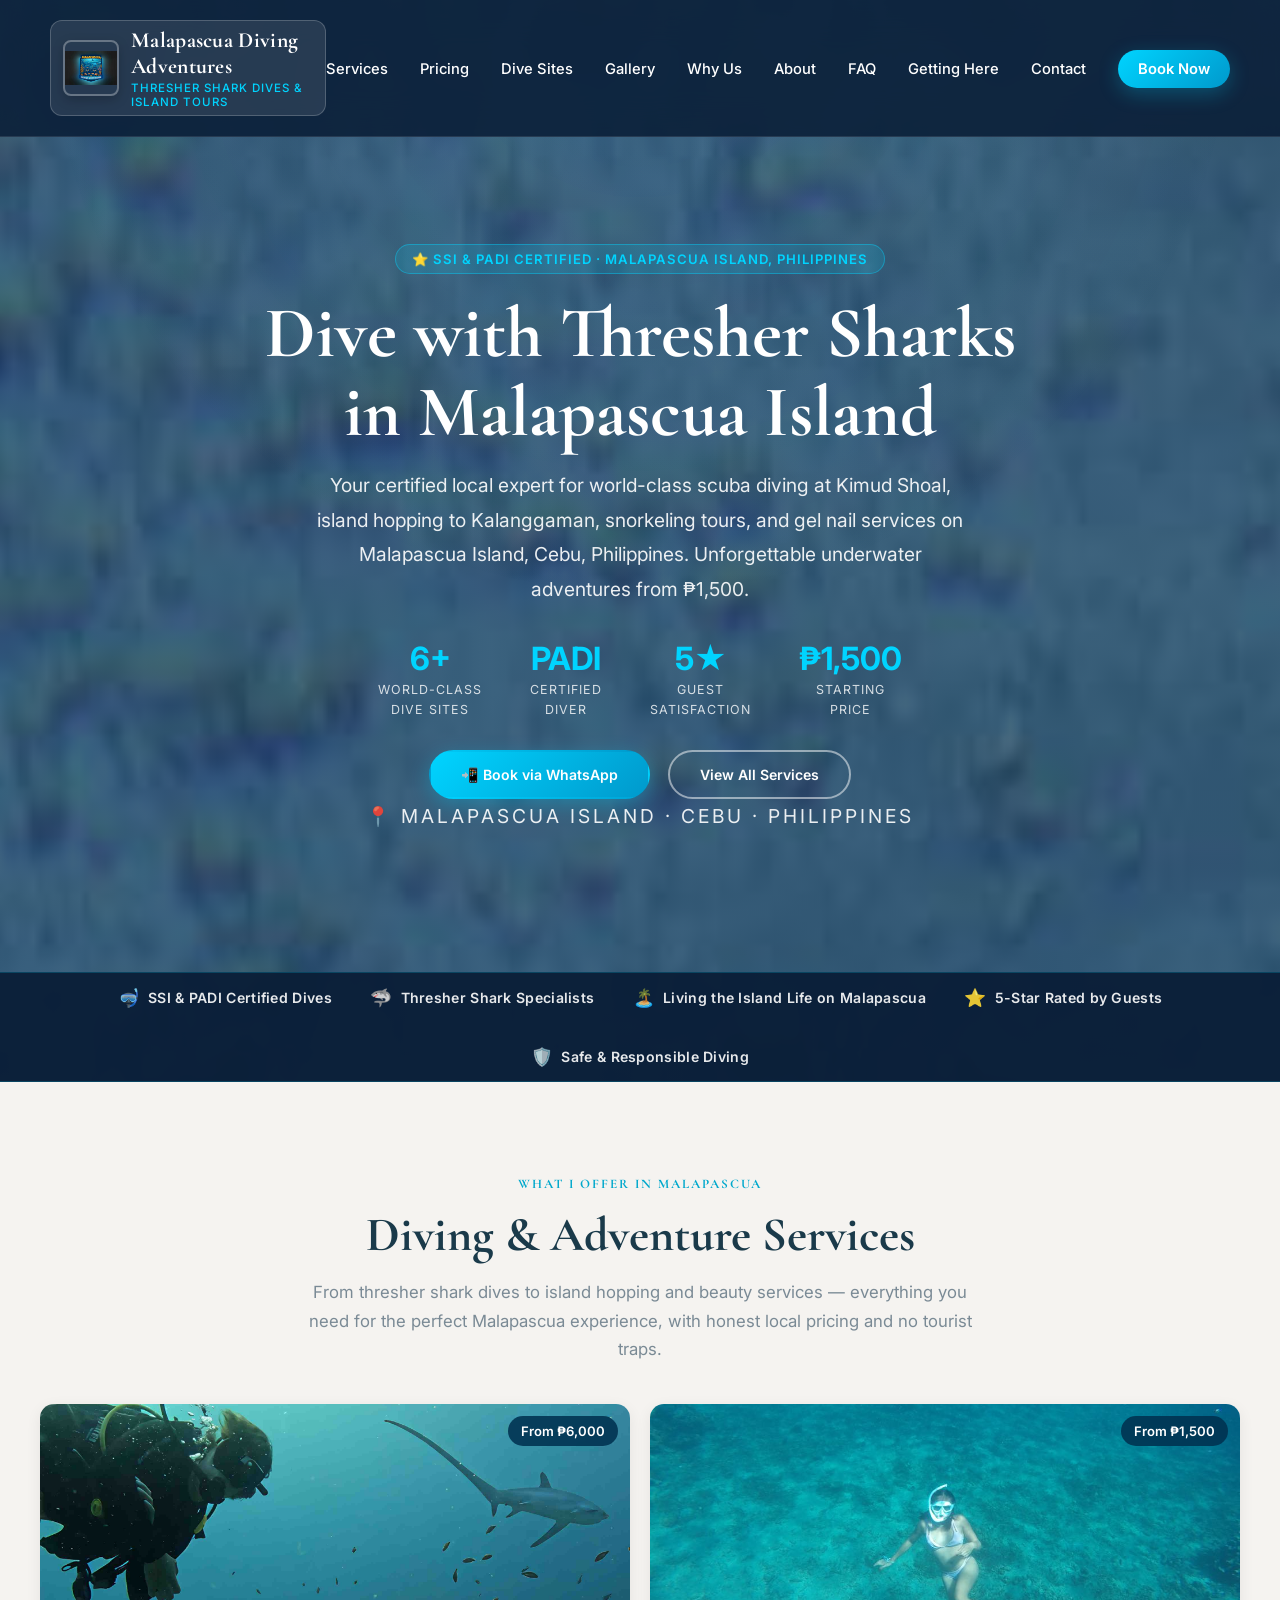
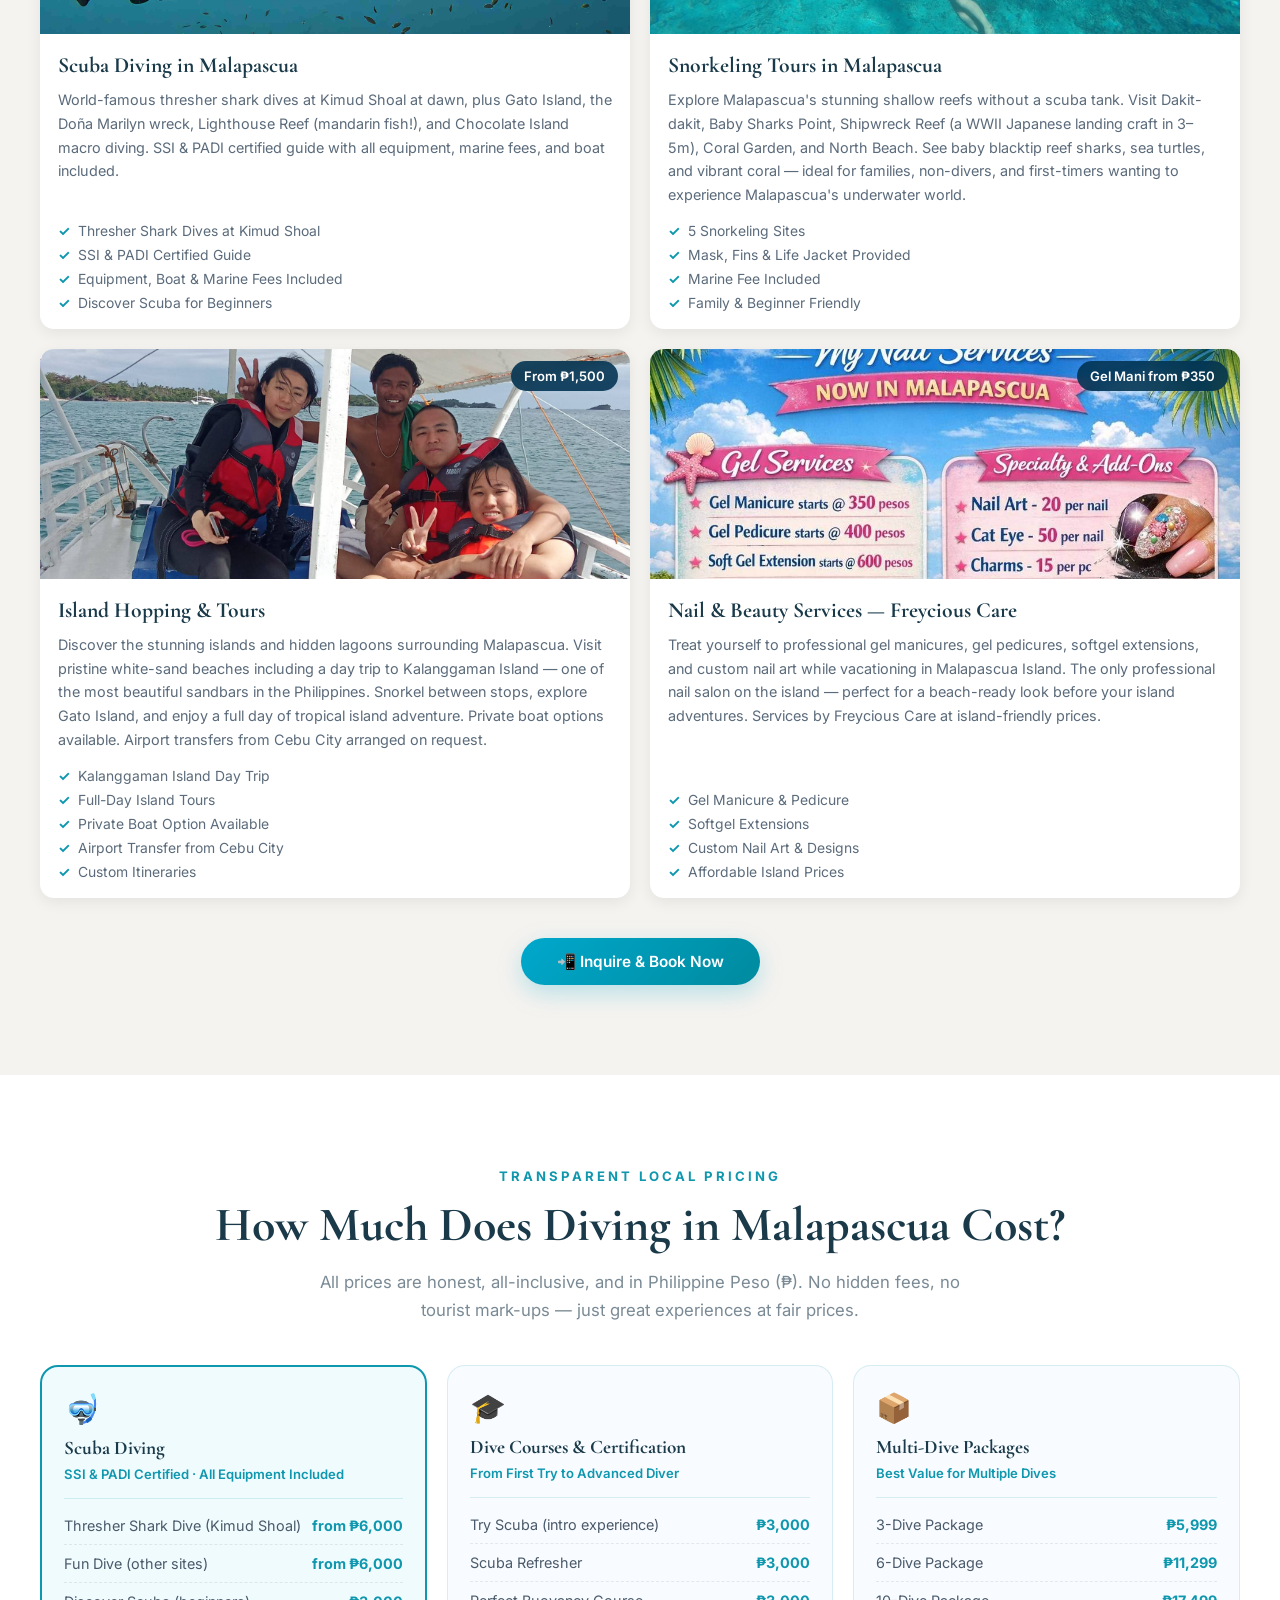
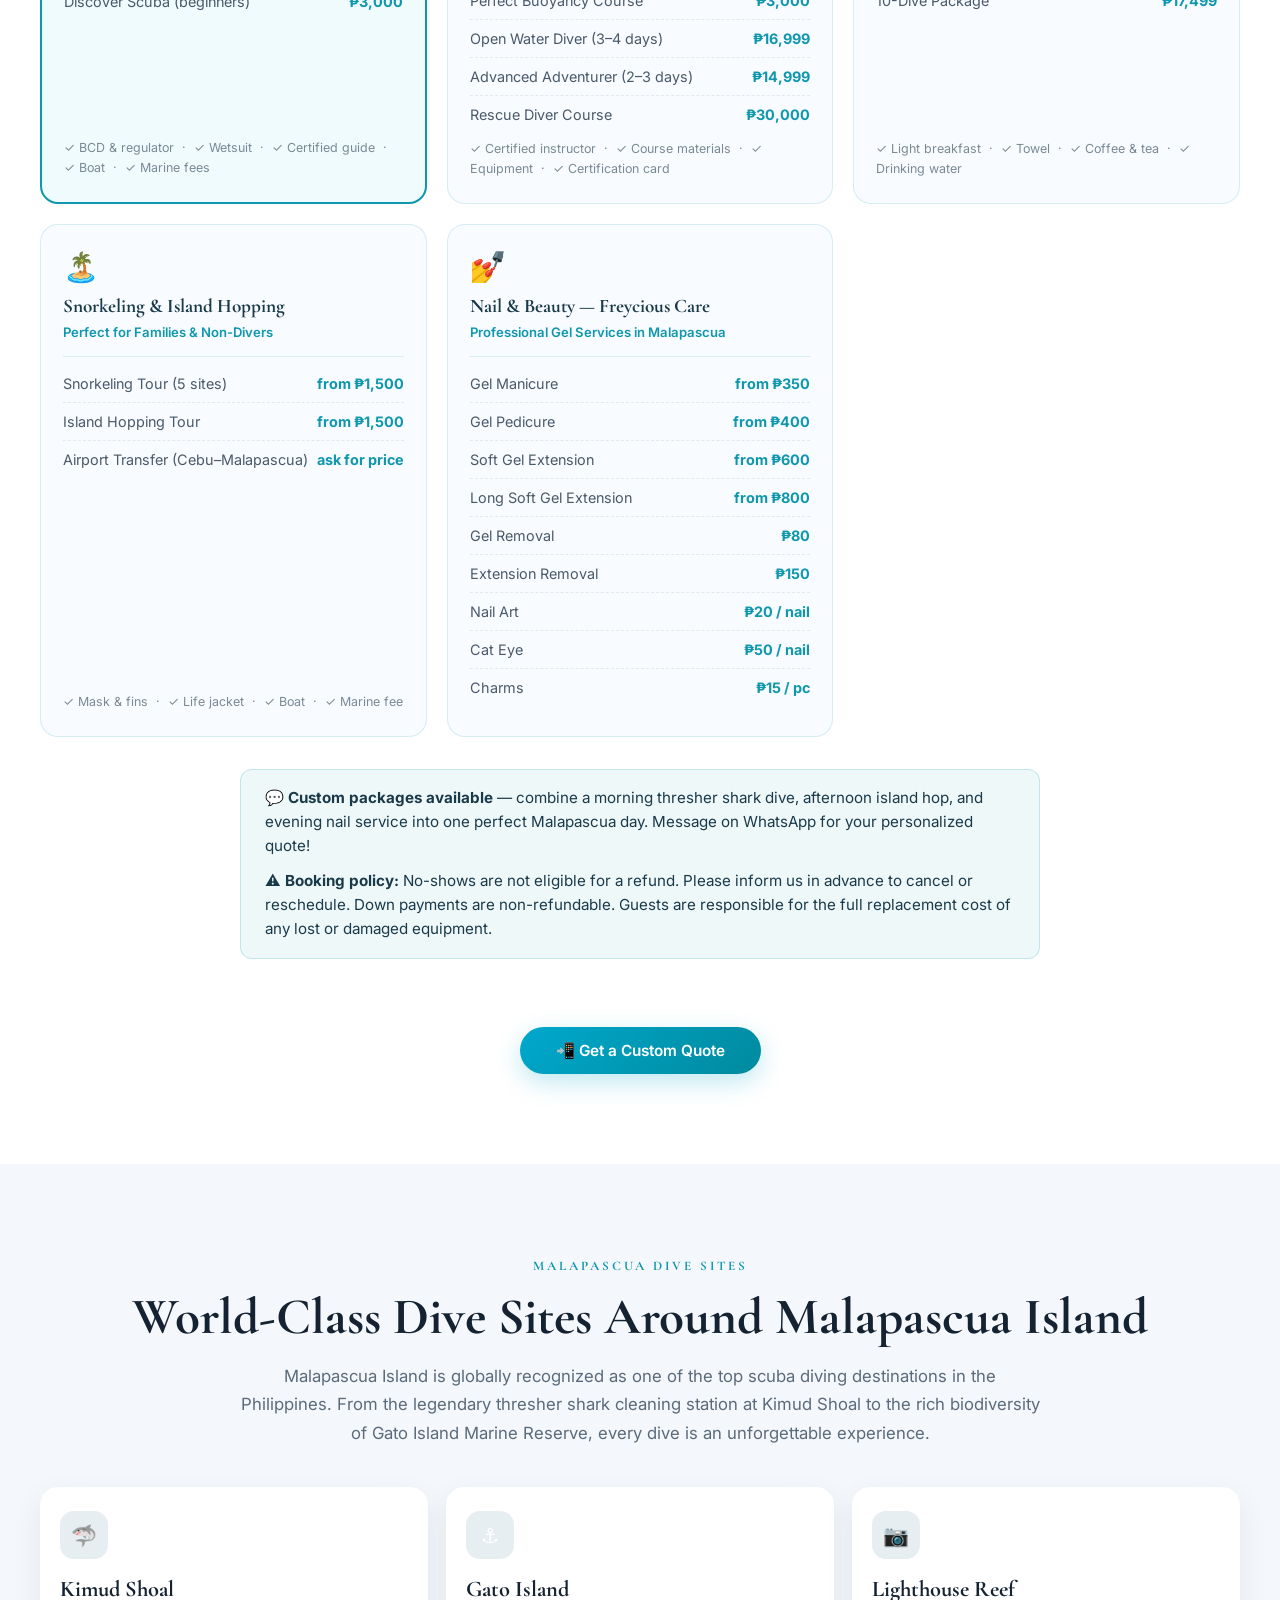
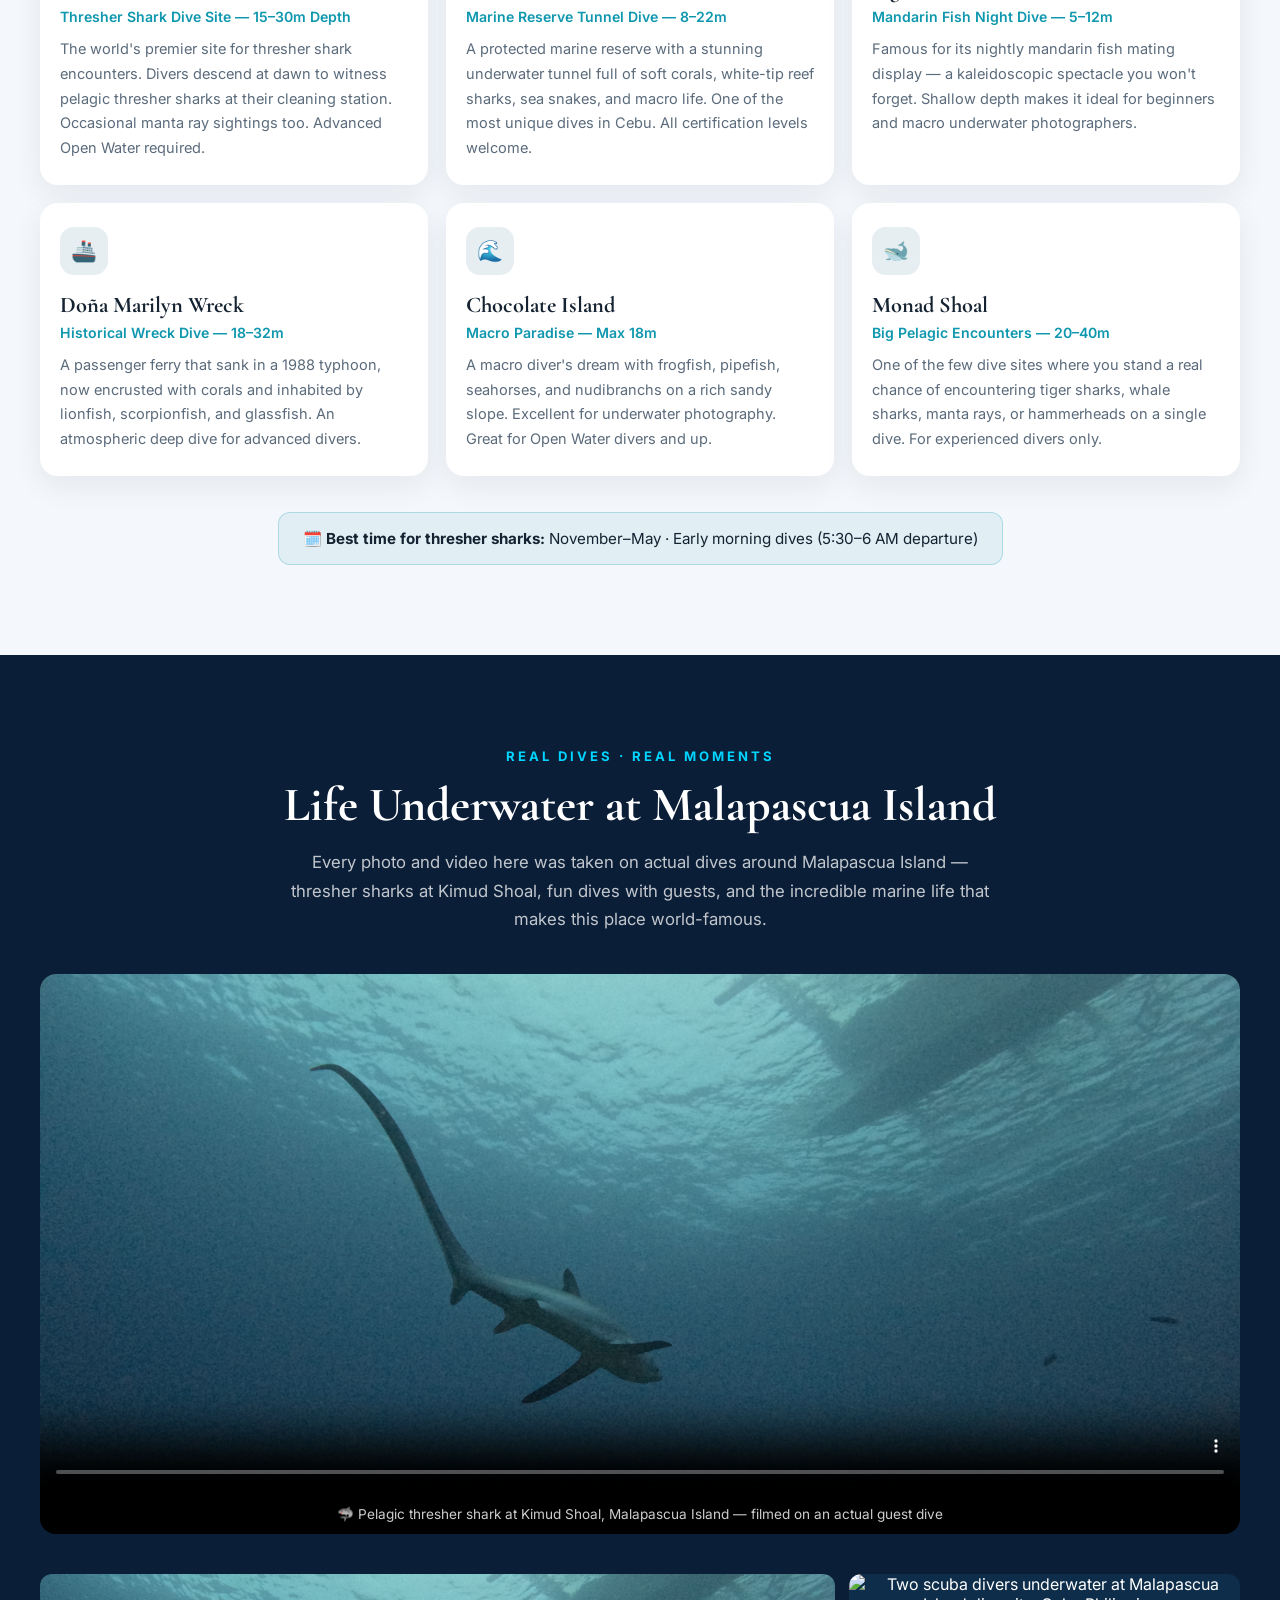
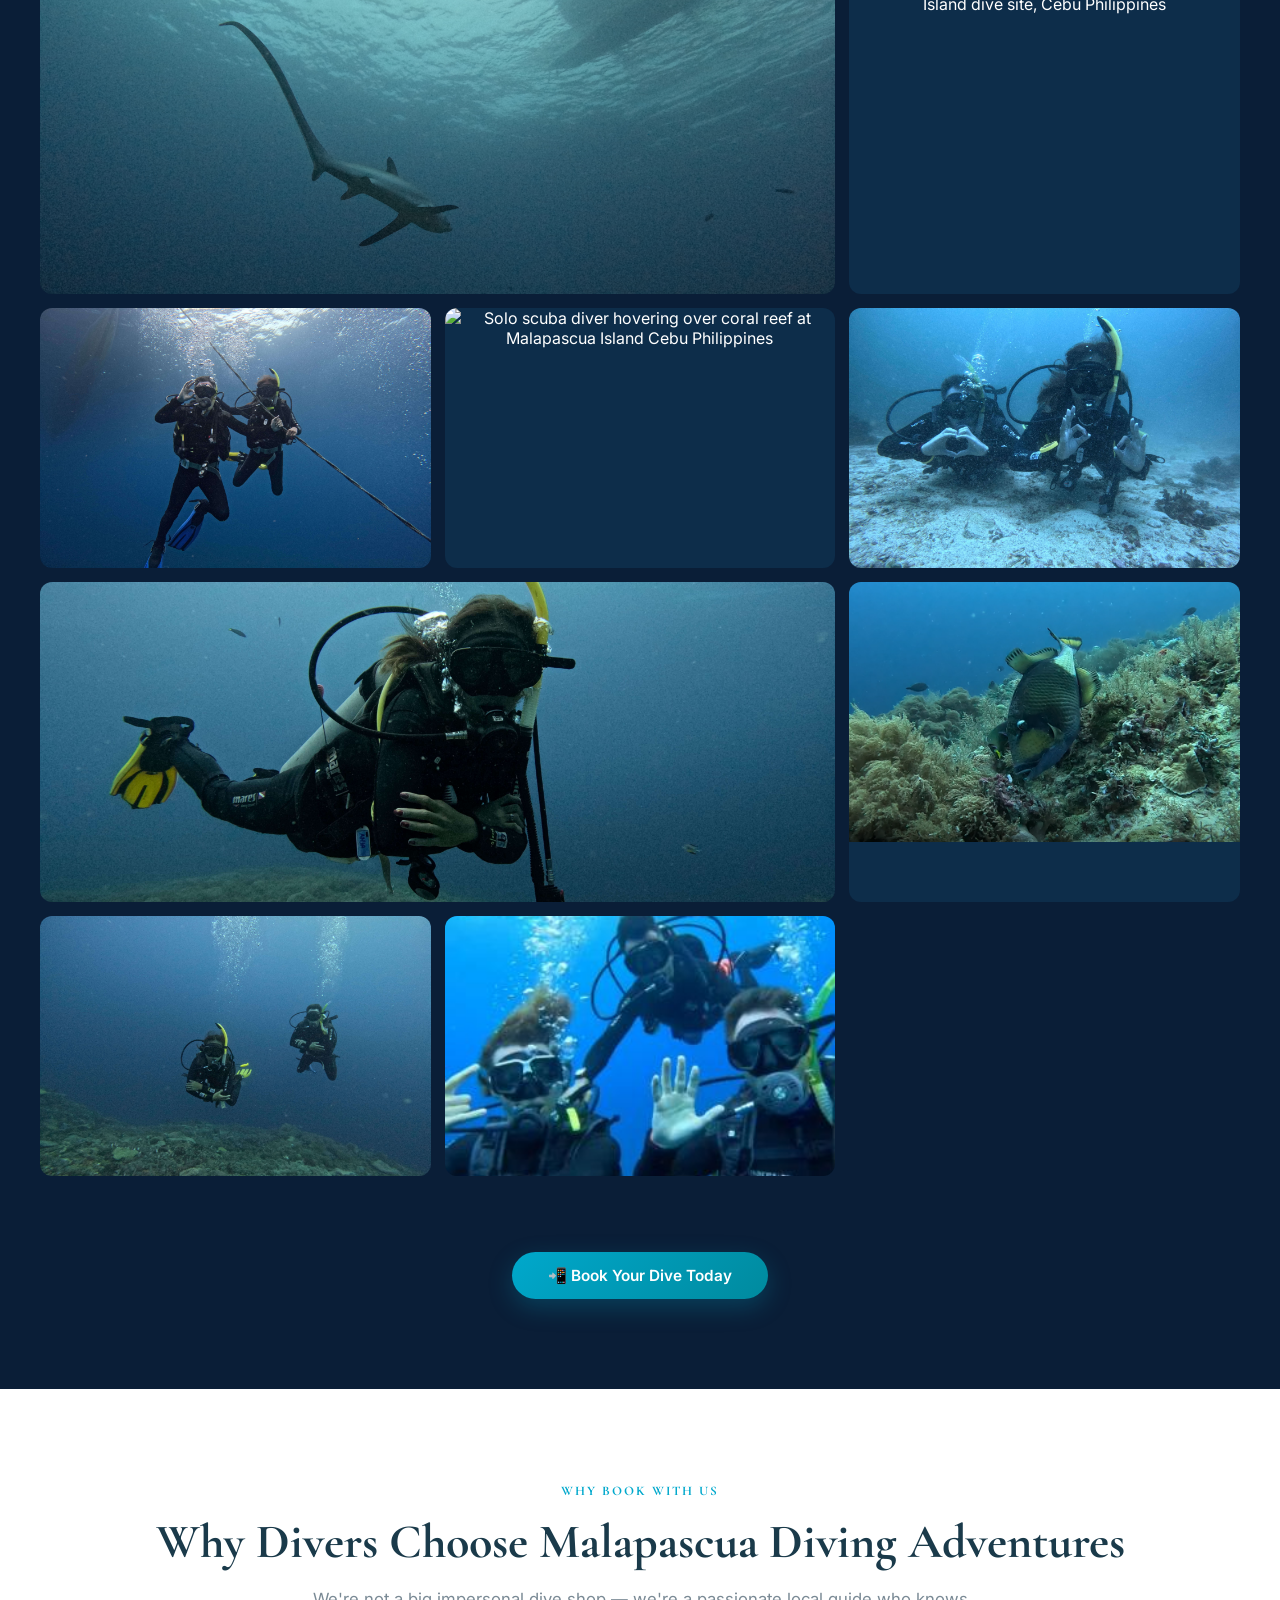
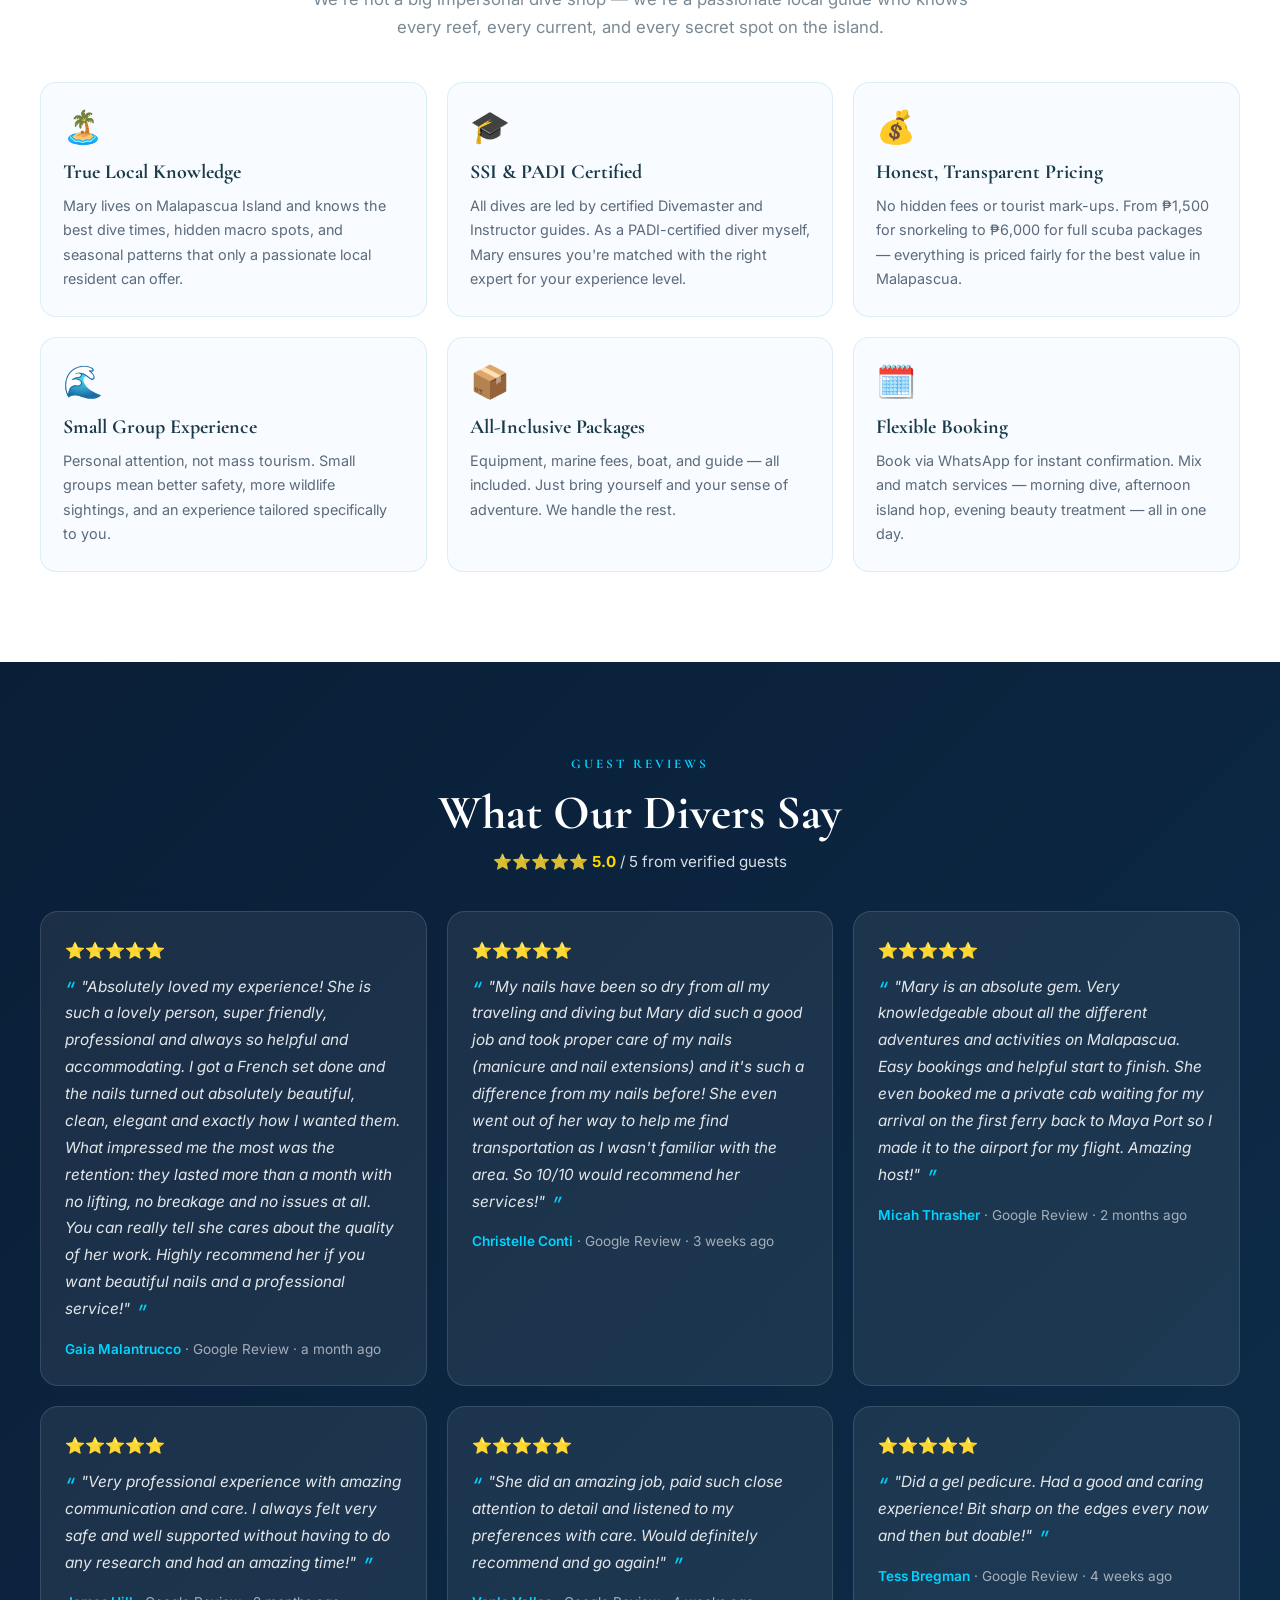
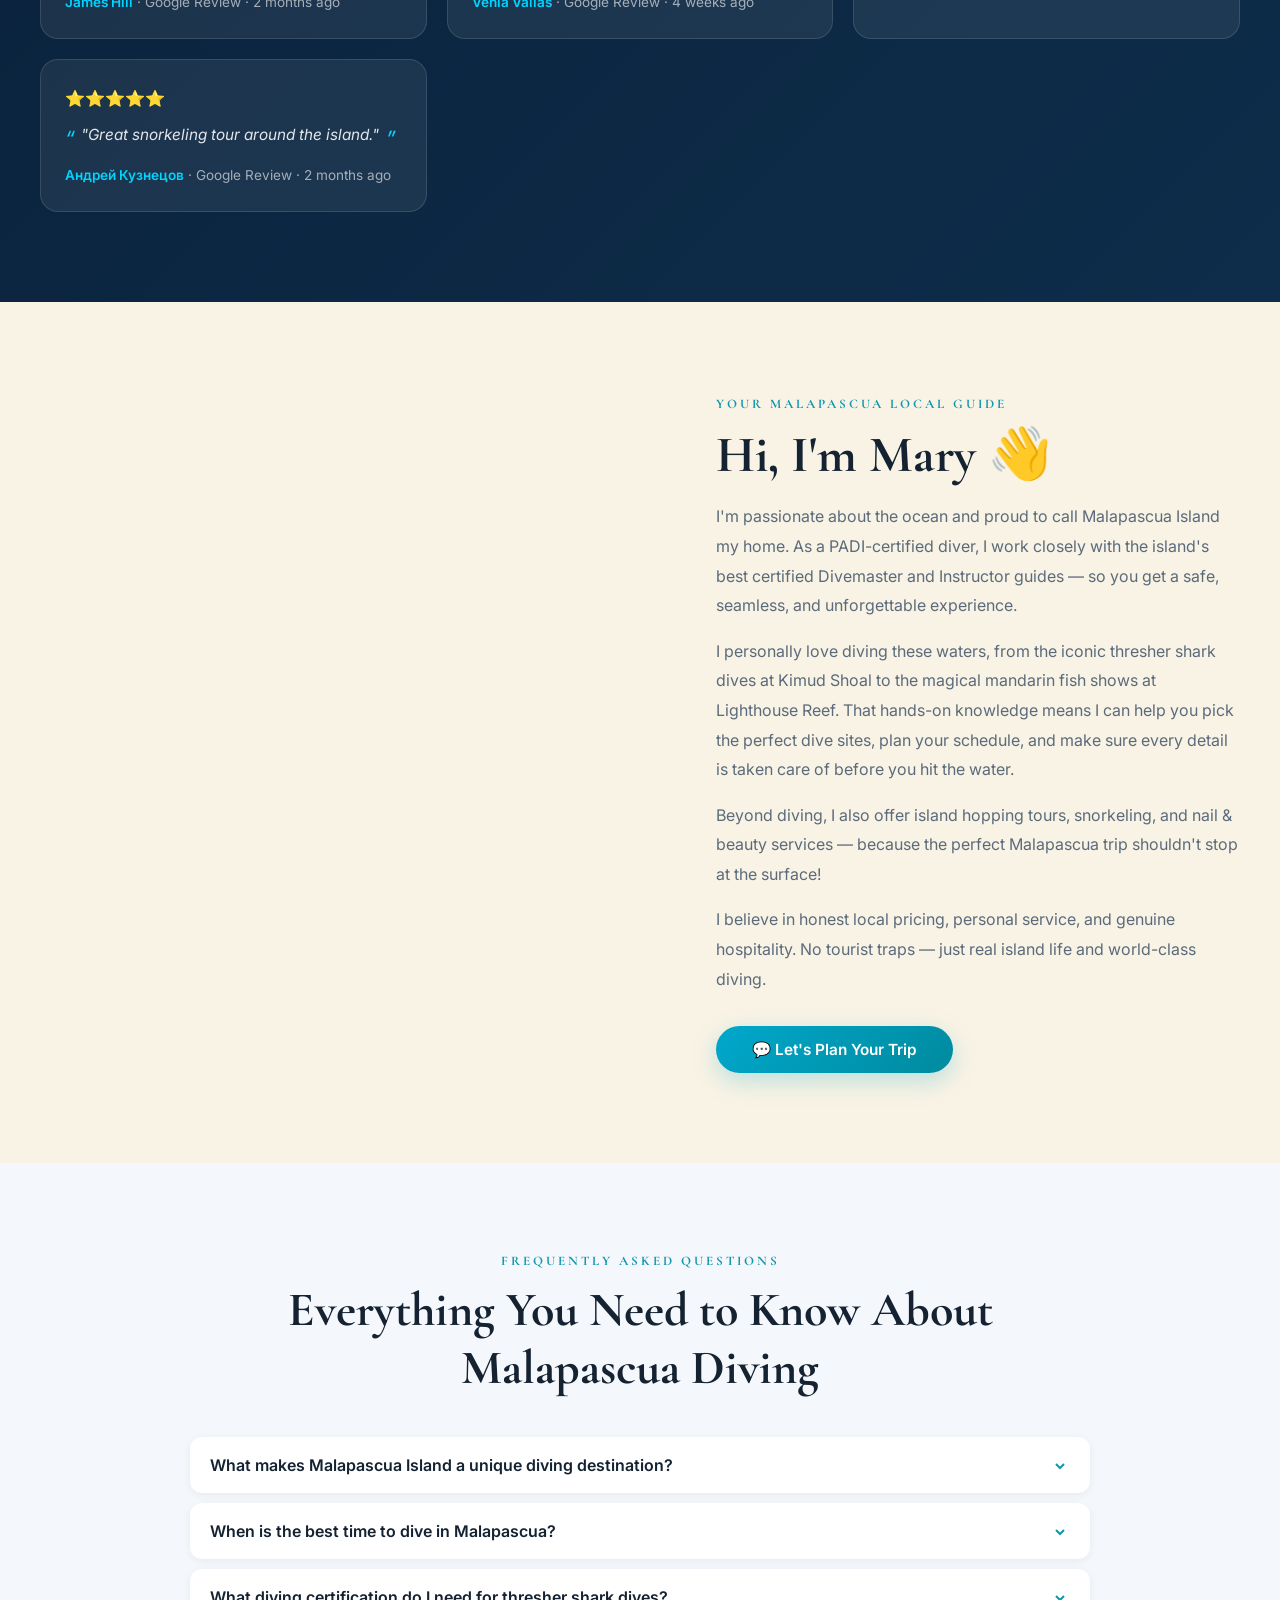
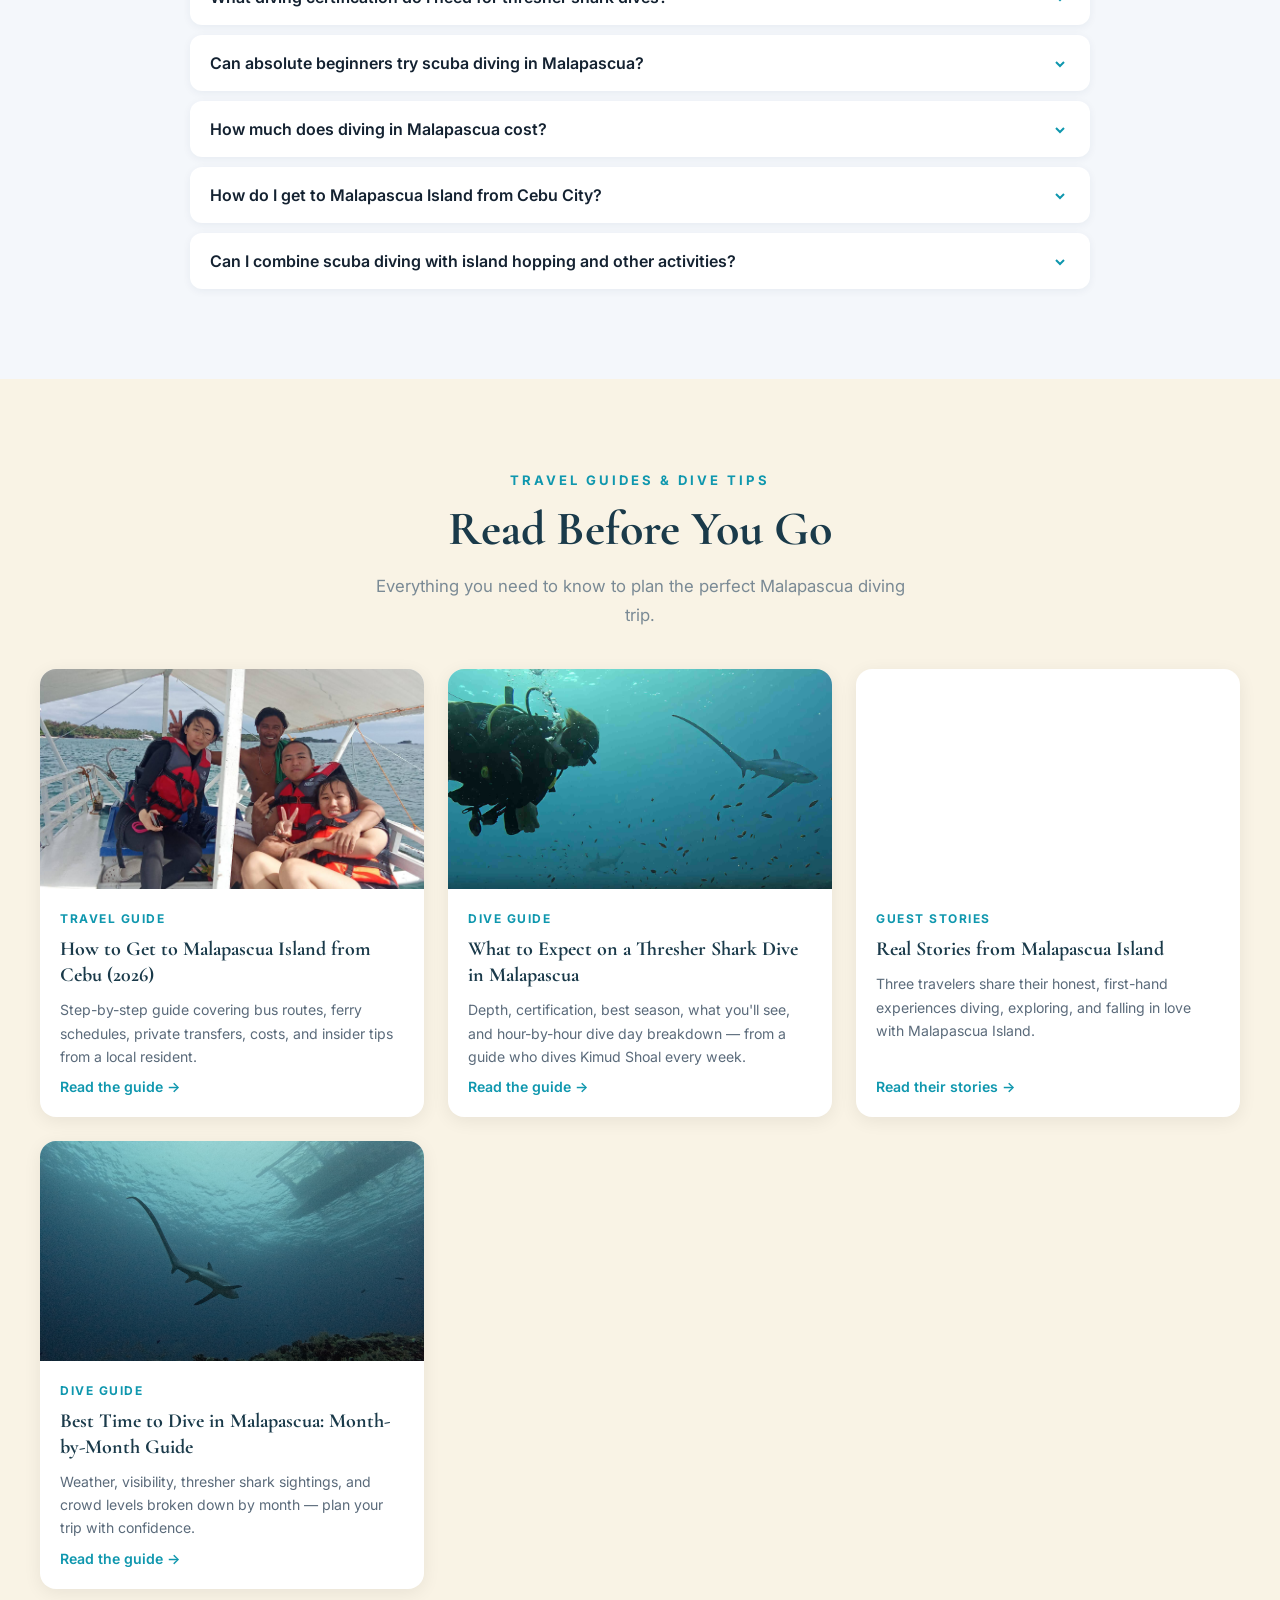
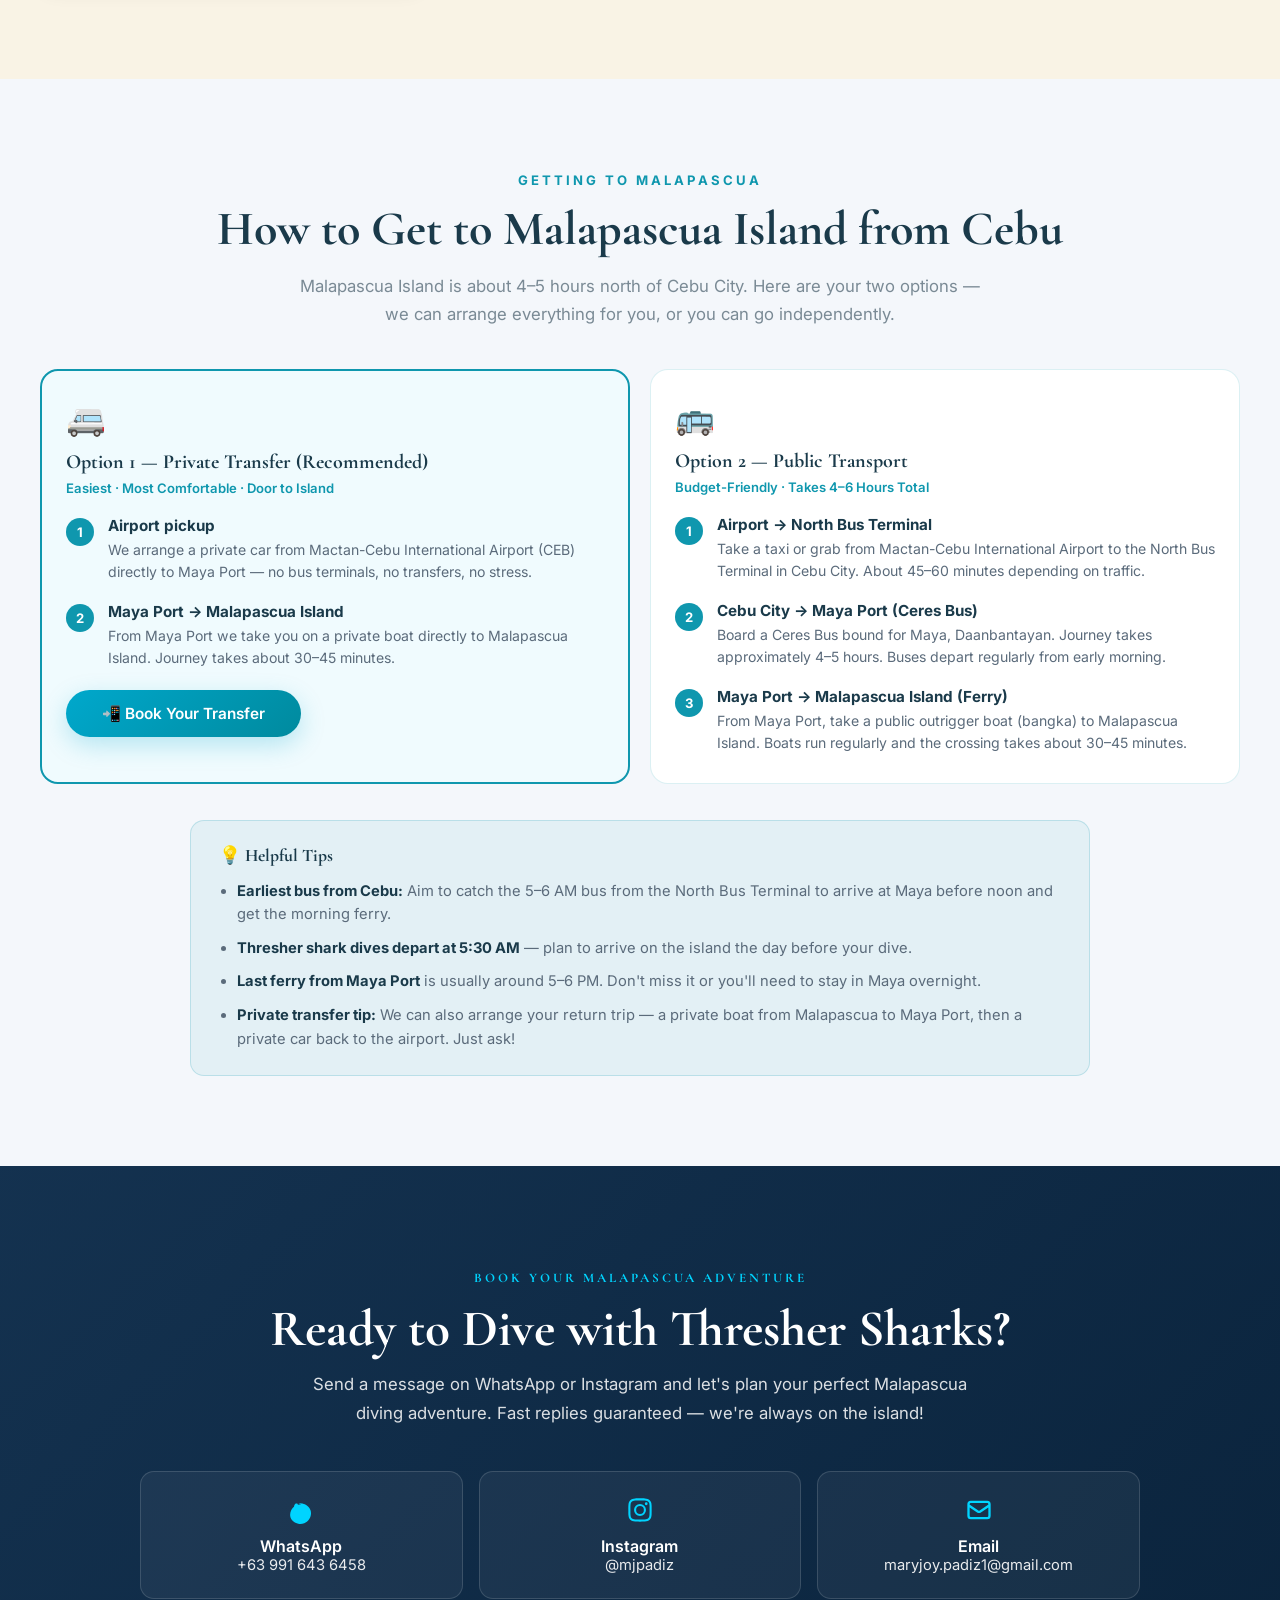
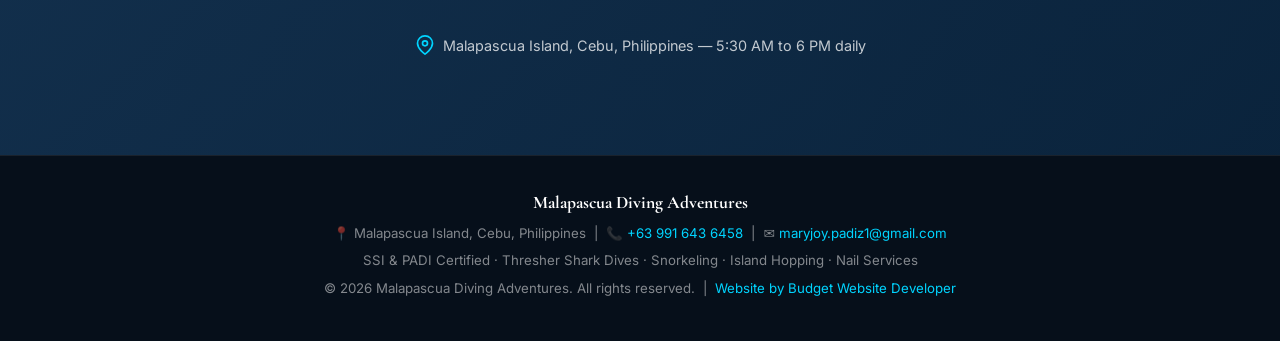
==== commit b4675cfd: "Update index.html" ====
--- a/index.html
+++ b/index.html
@@ -5,9 +5,9 @@
   <meta name="viewport" content="width=device-width, initial-scale=1.0, viewport-fit=cover">
 
   
-  <title>Malapascua Diving Adventures | #1 Thresher Shark Dives & Island Tours Cebu Philippines</title>
-  <meta name="description" content="Book certified scuba diving with thresher sharks at Kimud Shoal, snorkeling tours, island hopping & nail services in Malapascua Island, Cebu. SSI/PADI certified. From ₱1,500. WhatsApp now!">
-  <meta name="keywords" content="Malapascua diving, thresher shark dive Malapascua, scuba diving Cebu Philippines, Kimud Shoal thresher sharks, island hopping Malapascua, snorkeling Malapascua, Gato Island diving, Malapascua dive packages, learn scuba diving Cebu, Malapascua diving guide, best diving Philippines, Cebu diving adventures, discover scuba Malapascua, thresher shark tour Cebu">
+  <title>Malapascua Diving Adventures | Dive with Thresher Sharks · Island Hopping · Snorkeling · Gel Nails · Cebu Philippines</title>
+  <meta name="description" content="Dive with thresher sharks at Kimud Shoal, go island hopping to Kalanggaman, snorkel Malapascua reefs, and get gel nails on the island. PADI certified. Discover Scuba from ₱3,000. WhatsApp now!">
+  <meta name="keywords" content="Malapascua diving, thresher shark dive Malapascua, scuba diving Cebu Philippines, Kimud Shoal thresher sharks, dive with thresher sharks Philippines, best dive center Malapascua, PADI dive center Malapascua, scuba diving lessons Malapascua, Open Water course Malapascua, island hopping Malapascua, Kalanggaman island tour Malapascua, snorkeling Malapascua Island, snorkeling tour Cebu, things to do Malapascua, Gato Island diving, Malapascua dive packages, fun diving Malapascua, nail salon Malapascua, gel nails Malapascua, nail art Malapascua Island, gel manicure Malapascua, Freycious Care Malapascua, best diving Philippines, Cebu diving adventures, discover scuba Malapascua, Bounty Beach Malapascua, how to get to Malapascua, Malapascua travel guide">
   <meta name="robots" content="index, follow, max-snippet:-1, max-image-preview:large, max-video-preview:-1">
   <meta name="author" content="Mary Padiz — Malapascua Diving Adventures">
   <meta name="copyright" content="© 2025 Malapascua Diving Adventures. All rights reserved.">
@@ -59,13 +59,7 @@
   
   <link rel="preload" as="image" href="background.jpg" fetchpriority="high">
   <link rel="preload" as="image" href="MDA.png" fetchpriority="high">
-  
-  <link rel="prefetch" as="image" href="diveshark.jpg">
-  <link rel="prefetch" as="image" href="snorkeling.jpg">
-  <link rel="prefetch" as="image" href="islandhopping.jpg">
-  <link rel="prefetch" as="image" href="nails.jpg">
-  <link rel="prefetch" as="image" href="mary.jpg">
-  <link rel="prefetch" as="image" href="safetyStop.JPG">
+  <link rel="preload" as="image" href="diveshark.jpg" fetchpriority="high">
 
   
 
@@ -217,7 +211,7 @@
         "name": "What certification do I need for thresher shark diving?",
         "acceptedAnswer": {
           "@type": "Answer",
-          "text": "Thresher shark dives at Kimud Shoal require a minimum SSI or PADI Advanced Open Water certification due to the 18–30m depth. For most other dive sites, an Open Water certification is sufficient. Complete beginners can start with our Discover Scuba program and work toward certification."
+          "text": "Thresher shark dives at Kimud Shoal require at least an SSI or PADI Open Water certification. Since December 2025, Open Water divers must complete a buoyancy workshop before the dive. Advanced Open Water certified divers dive with a Divemaster. Complete beginners can start with our Discover Scuba program and work toward certification."
         }
       },
       {
@@ -421,7 +415,7 @@
     <section class="hero" aria-label="Malapascua Diving Adventures — Thresher Shark Dives and Island Tours">
       <div class="hero-badge">⭐ SSI &amp; PADI Certified · Malapascua Island, Philippines</div>
       <h2>Dive with Thresher Sharks<br>in Malapascua Island</h2>
-      <p>Your certified local expert for world-class scuba diving at Kimud Shoal, snorkeling, island hopping, and beauty services on Malapascua Island, Cebu, Philippines. Unforgettable underwater adventures from ₱1,500.</p>
+      <p>Your certified local expert for world-class scuba diving at Kimud Shoal, island hopping to Kalanggaman, snorkeling tours, and gel nail services on Malapascua Island, Cebu, Philippines. Unforgettable underwater adventures from ₱1,500.</p>
 
       <div class="hero-stats" aria-label="Key facts">
         <div class="hero-stat">
@@ -506,7 +500,7 @@
               <div class="service-price">From ₱1,500</div>
             </div>
             <h3 itemprop="name">Snorkeling Tours in Malapascua</h3>
-            <p itemprop="description">Explore Malapascua's stunning shallow reefs without a scuba tank. Visit Dakit-dakit, Baby Sharks Point, Shipwreck Reef, Coral Garden, and North Beach. Ideal for families, non-divers, and first-timers wanting to see the underwater world.</p>
+            <p itemprop="description">Explore Malapascua's stunning shallow reefs without a scuba tank. Visit Dakit-dakit, Baby Sharks Point, Shipwreck Reef (a WWII Japanese landing craft in 3–5m), Coral Garden, and North Beach. See baby blacktip reef sharks, sea turtles, and vibrant coral — ideal for families, non-divers, and first-timers wanting to experience Malapascua's underwater world.</p>
             <ul class="service-features">
               <li><span class="checkmark" aria-hidden="true">✓</span> 5 Snorkeling Sites</li>
               <li><span class="checkmark" aria-hidden="true">✓</span> Mask, Fins &amp; Life Jacket Provided</li>
@@ -522,8 +516,9 @@
               <div class="service-price">From ₱1,500</div>
             </div>
             <h3 itemprop="name">Island Hopping &amp; Tours</h3>
-            <p itemprop="description">Discover the stunning islands and hidden lagoons surrounding Malapascua. Visit pristine white-sand beaches, snorkel between stops, and enjoy a full day of tropical island adventure. Private boat options available. Airport transfers from Cebu City arranged on request.</p>
+            <p itemprop="description">Discover the stunning islands and hidden lagoons surrounding Malapascua. Visit pristine white-sand beaches including a day trip to Kalanggaman Island — one of the most beautiful sandbars in the Philippines. Snorkel between stops, explore Gato Island, and enjoy a full day of tropical island adventure. Private boat options available. Airport transfers from Cebu City arranged on request.</p>
             <ul class="service-features">
+              <li><span class="checkmark" aria-hidden="true">✓</span> Kalanggaman Island Day Trip</li>
               <li><span class="checkmark" aria-hidden="true">✓</span> Full-Day Island Tours</li>
               <li><span class="checkmark" aria-hidden="true">✓</span> Private Boat Option Available</li>
               <li><span class="checkmark" aria-hidden="true">✓</span> Airport Transfer from Cebu City</li>
@@ -538,7 +533,7 @@
               <div class="service-price">Gel Mani from ₱350</div>
             </div>
             <h3 itemprop="name">Nail &amp; Beauty Services — Freycious Care</h3>
-            <p itemprop="description">Treat yourself to professional gel manicures, pedicures, softgel extensions, and nail art while vacationing in Malapascua. Perfect for a beach-ready look before your island adventures. Services by Freycious Care at island-friendly prices.</p>
+            <p itemprop="description">Treat yourself to professional gel manicures, gel pedicures, softgel extensions, and custom nail art while vacationing in Malapascua Island. The only professional nail salon on the island — perfect for a beach-ready look before your island adventures. Services by Freycious Care at island-friendly prices.</p>
             <ul class="service-features">
               <li><span class="checkmark" aria-hidden="true">✓</span> Gel Manicure &amp; Pedicure</li>
               <li><span class="checkmark" aria-hidden="true">✓</span> Softgel Extensions</li>
@@ -738,27 +733,27 @@
           </figure>
 
           <figure class="gallery-item">
-            <img src="DiveBuddy1.JPG" alt="Two scuba divers underwater at Malapascua Island dive site, Cebu Philippines" loading="lazy" width="800" height="800">
+            <img src="DiveBuddy1.jpg" alt="Two scuba divers underwater at Malapascua Island dive site, Cebu Philippines" loading="lazy" width="800" height="800">
             <figcaption>Dive buddies at Malapascua</figcaption>
           </figure>
 
           <figure class="gallery-item">
-            <img src="DiveBuddy3big.JPG" alt="Two scuba divers doing a safety stop holding a rope underwater at Malapascua dive site" loading="lazy" width="800" height="1000">
+            <img src="DiveBuddy3big.jpg" alt="Two scuba divers doing a safety stop holding a rope underwater at Malapascua dive site" loading="lazy" width="800" height="1000">
             <figcaption>Safety stop — Malapascua dive</figcaption>
           </figure>
 
           <figure class="gallery-item">
-            <img src="diver1.JPG" alt="Solo scuba diver hovering over coral reef at Malapascua Island Cebu Philippines" loading="lazy" width="800" height="1000">
+            <img src="diver1.jpg" alt="Solo scuba diver hovering over coral reef at Malapascua Island Cebu Philippines" loading="lazy" width="800" height="1000">
             <figcaption>Coral reef diving, Malapascua</figcaption>
           </figure>
 
           <figure class="gallery-item">
-            <img src="DiveBuddy4.JPG" alt="Two scuba divers posing underwater with heart and OK hand signals at Malapascua" loading="lazy" width="800" height="800">
+            <img src="DiveBuddy4.jpg" alt="Two scuba divers posing underwater with heart and OK hand signals at Malapascua" loading="lazy" width="800" height="800">
             <figcaption>Happy divers at Malapascua Island</figcaption>
           </figure>
 
           <figure class="gallery-item gallery-item--wide">
-            <img src="diver3big.JPG" alt="Female scuba diver hovering over coral reef at Malapascua Island, Cebu Philippines" loading="lazy" width="1200" height="900">
+            <img src="diver3big.jpg" alt="Female scuba diver hovering over coral reef at Malapascua Island, Cebu Philippines" loading="lazy" width="1200" height="900">
             <figcaption>Fun diving over the reef · Malapascua</figcaption>
           </figure>
 
@@ -768,7 +763,7 @@
           </figure>
 
           <figure class="gallery-item">
-            <img src="DiveBuddy2.JPG" alt="Two scuba divers exploring reef at Malapascua Island dive site Cebu Philippines" loading="lazy" width="800" height="1000">
+            <img src="DiveBuddy2.jpg" alt="Two scuba divers exploring reef at Malapascua Island dive site Cebu Philippines" loading="lazy" width="800" height="1000">
             <figcaption>Exploring the reef · Malapascua Island</figcaption>
           </figure>
 
@@ -834,9 +829,9 @@
 
         <div class="testimonials-grid">
           <article class="testimonial-card" itemscope itemtype="https://schema.org/Review">
-            <meta itemprop="itemReviewed" content="Malapascua Diving Adventures">
+            <div itemprop="itemReviewed" itemscope itemtype="https://schema.org/LocalBusiness" style="display:none"><span itemprop="name">Malapascua Diving Adventures</span></div>
             <div class="testimonial-stars" aria-label="5 stars" aria-hidden="true">⭐⭐⭐⭐⭐</div>
-            <meta itemprop="reviewRating" content="5">
+            <div itemprop="reviewRating" itemscope itemtype="https://schema.org/Rating" style="display:none"><span itemprop="ratingValue">5</span><span itemprop="bestRating">5</span></div>
             <blockquote itemprop="reviewBody">
               "Absolutely loved my experience! She is such a lovely person, super friendly, professional and always so helpful and accommodating. I got a French set done and the nails turned out absolutely beautiful, clean, elegant and exactly how I wanted them. What impressed me the most was the retention: they lasted more than a month with no lifting, no breakage and no issues at all. You can really tell she cares about the quality of her work. Highly recommend her if you want beautiful nails and a professional service!"
             </blockquote>
@@ -847,9 +842,9 @@
           </article>
 
           <article class="testimonial-card" itemscope itemtype="https://schema.org/Review">
-            <meta itemprop="itemReviewed" content="Malapascua Diving Adventures">
+            <div itemprop="itemReviewed" itemscope itemtype="https://schema.org/LocalBusiness" style="display:none"><span itemprop="name">Malapascua Diving Adventures</span></div>
             <div class="testimonial-stars" aria-label="5 stars" aria-hidden="true">⭐⭐⭐⭐⭐</div>
-            <meta itemprop="reviewRating" content="5">
+            <div itemprop="reviewRating" itemscope itemtype="https://schema.org/Rating" style="display:none"><span itemprop="ratingValue">5</span><span itemprop="bestRating">5</span></div>
             <blockquote itemprop="reviewBody">
               "My nails have been so dry from all my traveling and diving but Mary did such a good job and took proper care of my nails (manicure and nail extensions) and it's such a difference from my nails before! She even went out of her way to help me find transportation as I wasn't familiar with the area. So 10/10 would recommend her services!"
             </blockquote>
@@ -860,9 +855,9 @@
           </article>
 
           <article class="testimonial-card" itemscope itemtype="https://schema.org/Review">
-            <meta itemprop="itemReviewed" content="Malapascua Diving Adventures">
+            <div itemprop="itemReviewed" itemscope itemtype="https://schema.org/LocalBusiness" style="display:none"><span itemprop="name">Malapascua Diving Adventures</span></div>
             <div class="testimonial-stars" aria-label="5 stars" aria-hidden="true">⭐⭐⭐⭐⭐</div>
-            <meta itemprop="reviewRating" content="5">
+            <div itemprop="reviewRating" itemscope itemtype="https://schema.org/Rating" style="display:none"><span itemprop="ratingValue">5</span><span itemprop="bestRating">5</span></div>
             <blockquote itemprop="reviewBody">
               "Mary is an absolute gem. Very knowledgeable about all the different adventures and activities on Malapascua. Easy bookings and helpful start to finish. She even booked me a private cab waiting for my arrival on the first ferry back to Maya Port so I made it to the airport for my flight. Amazing host!"
             </blockquote>
@@ -873,9 +868,9 @@
           </article>
 
           <article class="testimonial-card" itemscope itemtype="https://schema.org/Review">
-            <meta itemprop="itemReviewed" content="Malapascua Diving Adventures">
+            <div itemprop="itemReviewed" itemscope itemtype="https://schema.org/LocalBusiness" style="display:none"><span itemprop="name">Malapascua Diving Adventures</span></div>
             <div class="testimonial-stars" aria-label="5 stars" aria-hidden="true">⭐⭐⭐⭐⭐</div>
-            <meta itemprop="reviewRating" content="5">
+            <div itemprop="reviewRating" itemscope itemtype="https://schema.org/Rating" style="display:none"><span itemprop="ratingValue">5</span><span itemprop="bestRating">5</span></div>
             <blockquote itemprop="reviewBody">
               "Very professional experience with amazing communication and care. I always felt very safe and well supported without having to do any research and had an amazing time!"
             </blockquote>
@@ -886,9 +881,9 @@
           </article>
 
           <article class="testimonial-card" itemscope itemtype="https://schema.org/Review">
-            <meta itemprop="itemReviewed" content="Malapascua Diving Adventures">
+            <div itemprop="itemReviewed" itemscope itemtype="https://schema.org/LocalBusiness" style="display:none"><span itemprop="name">Malapascua Diving Adventures</span></div>
             <div class="testimonial-stars" aria-label="5 stars" aria-hidden="true">⭐⭐⭐⭐⭐</div>
-            <meta itemprop="reviewRating" content="5">
+            <div itemprop="reviewRating" itemscope itemtype="https://schema.org/Rating" style="display:none"><span itemprop="ratingValue">5</span><span itemprop="bestRating">5</span></div>
             <blockquote itemprop="reviewBody">
               "She did an amazing job, paid such close attention to detail and listened to my preferences with care. Would definitely recommend and go again!"
             </blockquote>
@@ -899,9 +894,9 @@
           </article>
 
           <article class="testimonial-card" itemscope itemtype="https://schema.org/Review">
-            <meta itemprop="itemReviewed" content="Malapascua Diving Adventures">
+            <div itemprop="itemReviewed" itemscope itemtype="https://schema.org/LocalBusiness" style="display:none"><span itemprop="name">Malapascua Diving Adventures</span></div>
             <div class="testimonial-stars" aria-label="5 stars" aria-hidden="true">⭐⭐⭐⭐⭐</div>
-            <meta itemprop="reviewRating" content="5">
+            <div itemprop="reviewRating" itemscope itemtype="https://schema.org/Rating" style="display:none"><span itemprop="ratingValue">5</span><span itemprop="bestRating">5</span></div>
             <blockquote itemprop="reviewBody">
               "Did a gel pedicure. Had a good and caring experience! Bit sharp on the edges every now and then but doable!"
             </blockquote>
@@ -912,9 +907,9 @@
           </article>
 
           <article class="testimonial-card" itemscope itemtype="https://schema.org/Review">
-            <meta itemprop="itemReviewed" content="Malapascua Diving Adventures">
+            <div itemprop="itemReviewed" itemscope itemtype="https://schema.org/LocalBusiness" style="display:none"><span itemprop="name">Malapascua Diving Adventures</span></div>
             <div class="testimonial-stars" aria-label="5 stars" aria-hidden="true">⭐⭐⭐⭐⭐</div>
-            <meta itemprop="reviewRating" content="5">
+            <div itemprop="reviewRating" itemscope itemtype="https://schema.org/Rating" style="display:none"><span itemprop="ratingValue">5</span><span itemprop="bestRating">5</span></div>
             <blockquote itemprop="reviewBody">
               "Great snorkeling tour around the island."
             </blockquote>
@@ -1214,6 +1209,7 @@
             <option value="discover_scuba">Discover Scuba (Beginner) — ₱3,000</option>
             <option value="snorkeling">Snorkeling Tour — from ₱1,500</option>
             <option value="island_hopping">Island Hopping — from ₱1,500</option>
+            <option value="kalanggaman">Kalanggaman Island Day Trip — ask for price</option>
             <option value="nails_beauty">Nail &amp; Beauty Services — from ₱350</option>
             <option value="custom_package">Custom Multi-Day Package</option>
           </select>
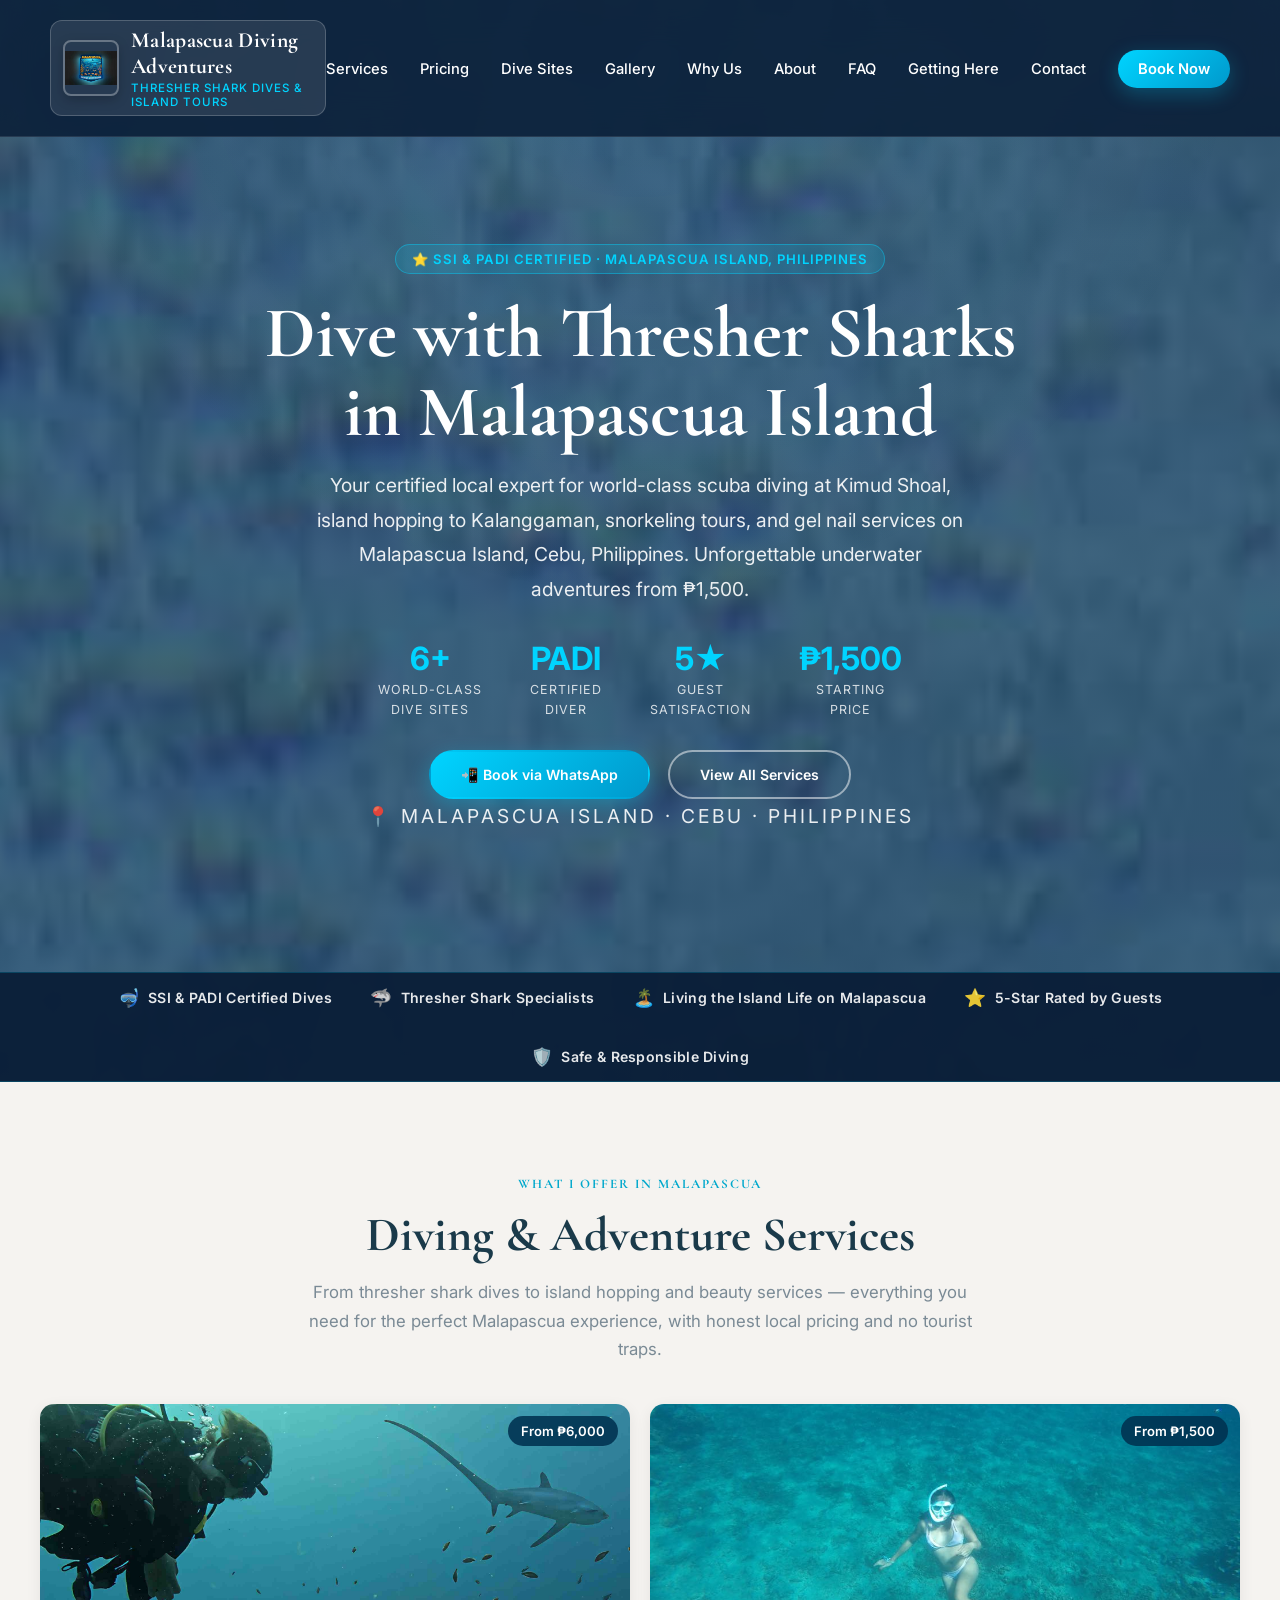
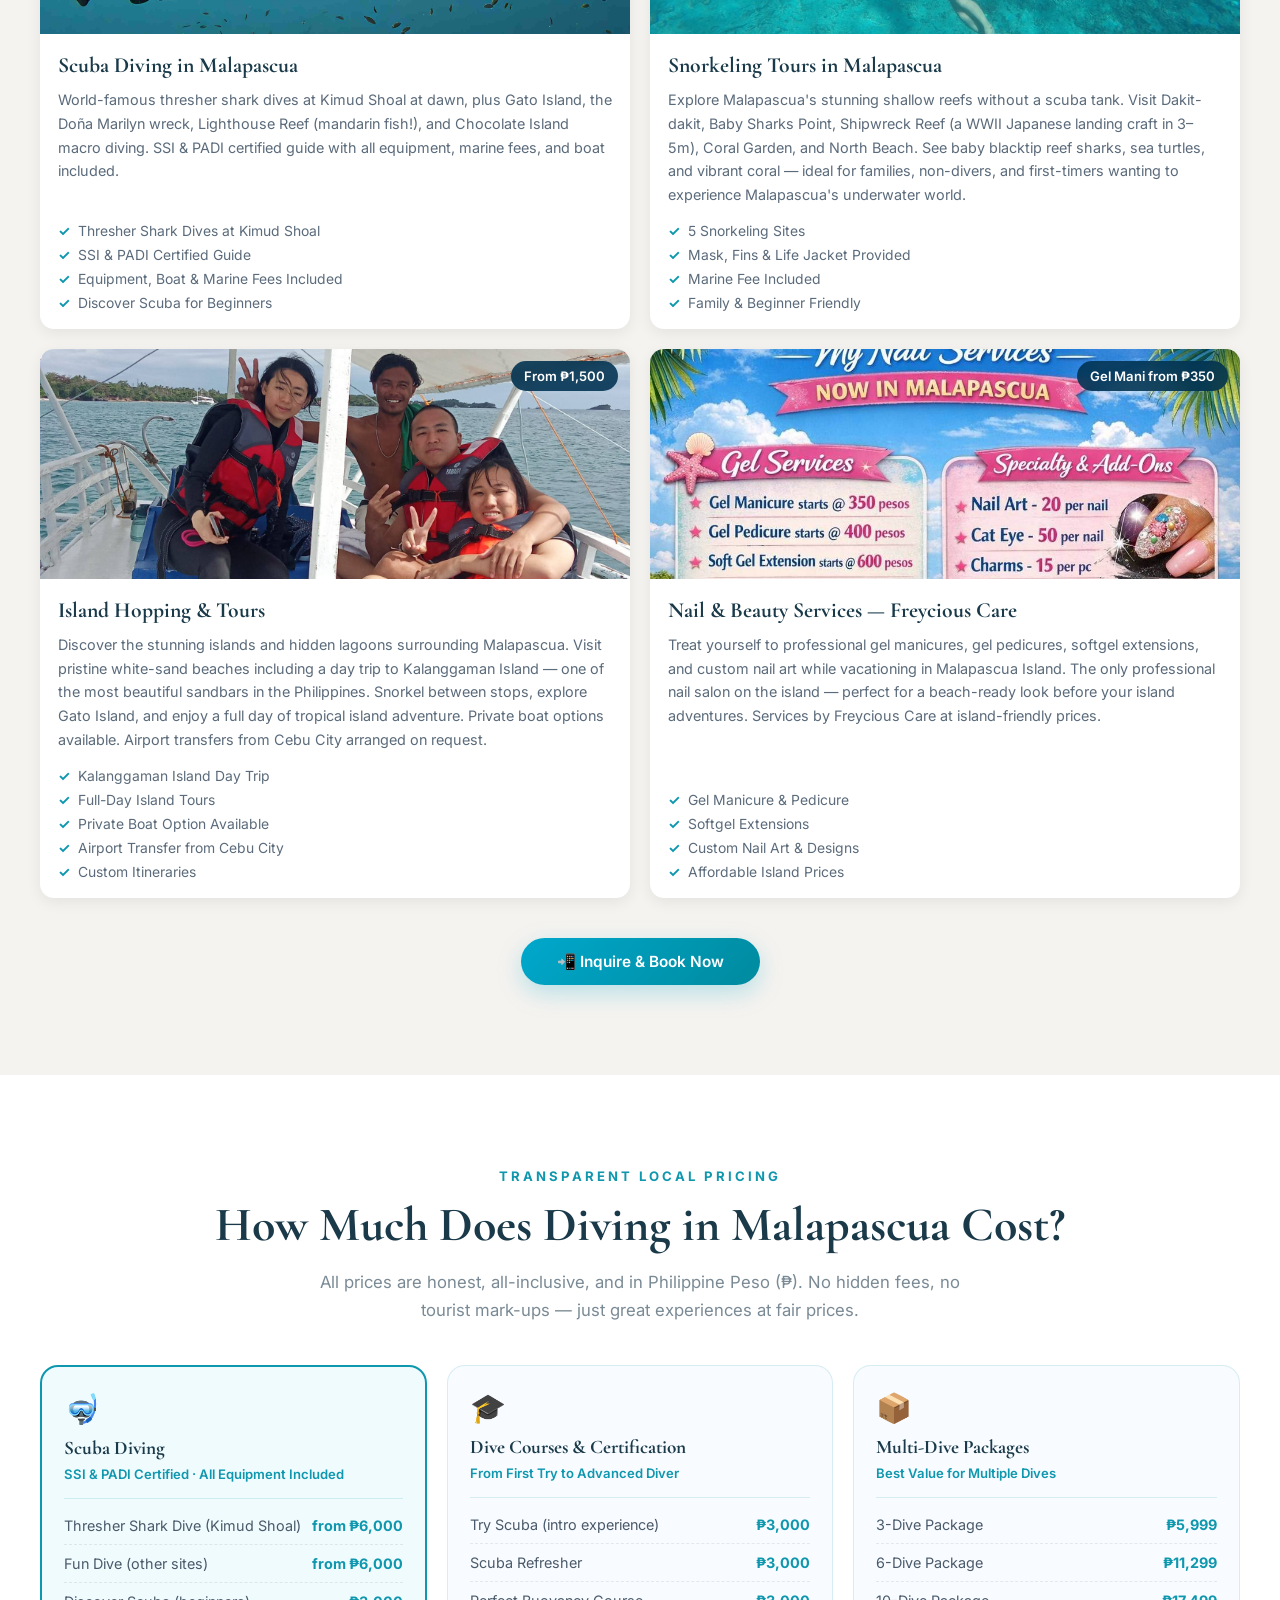
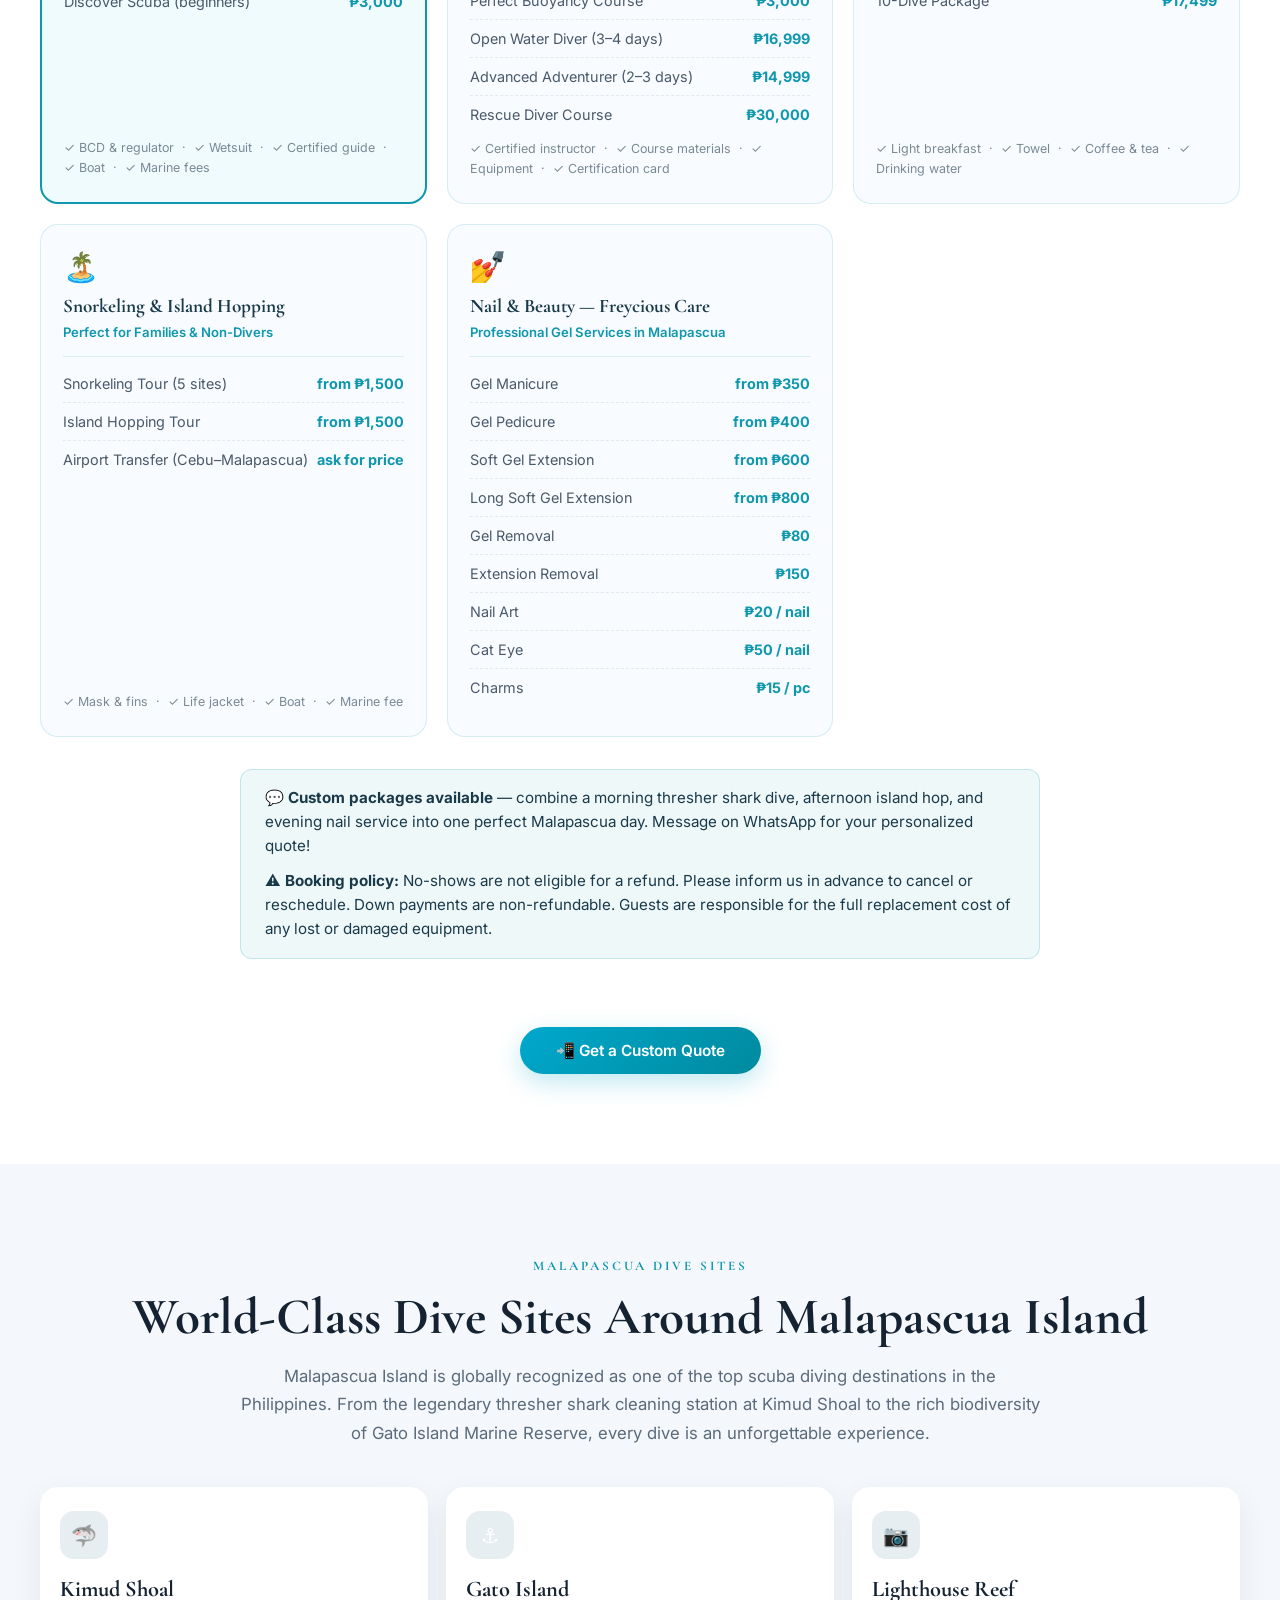
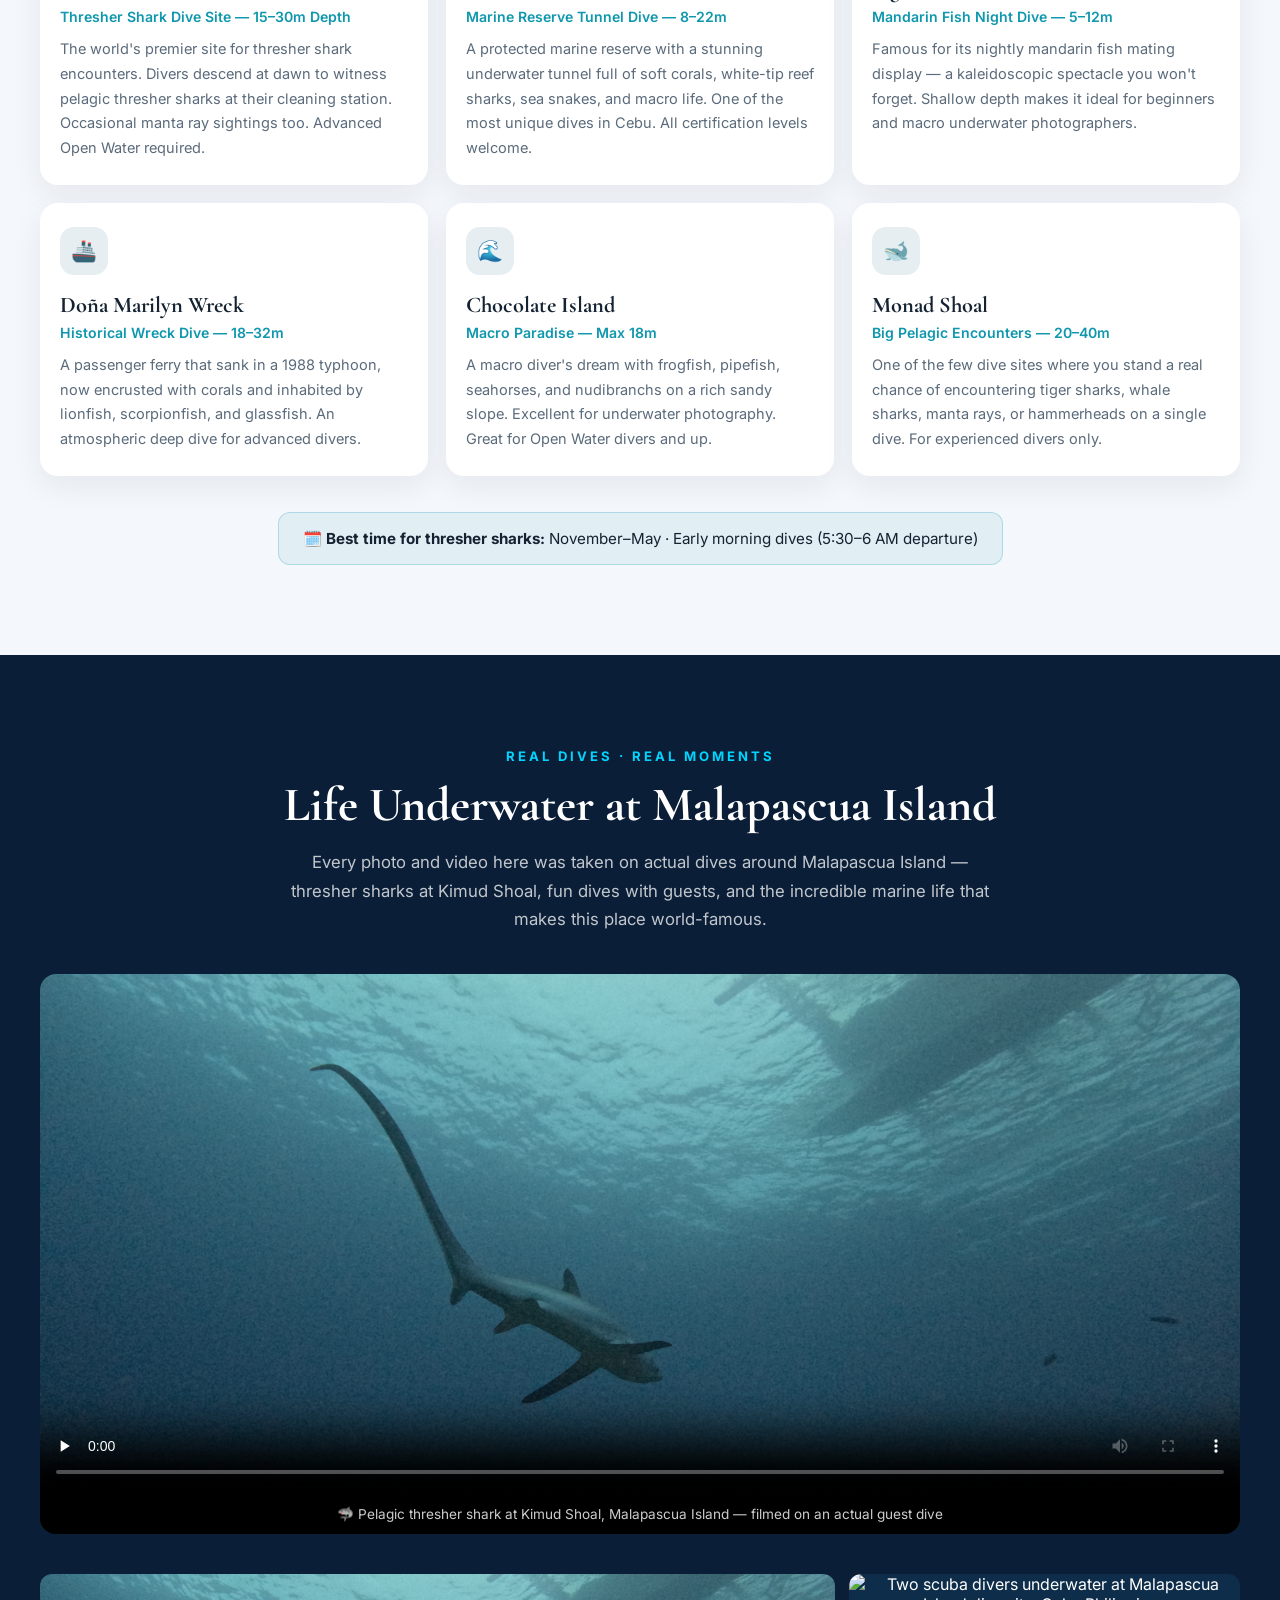
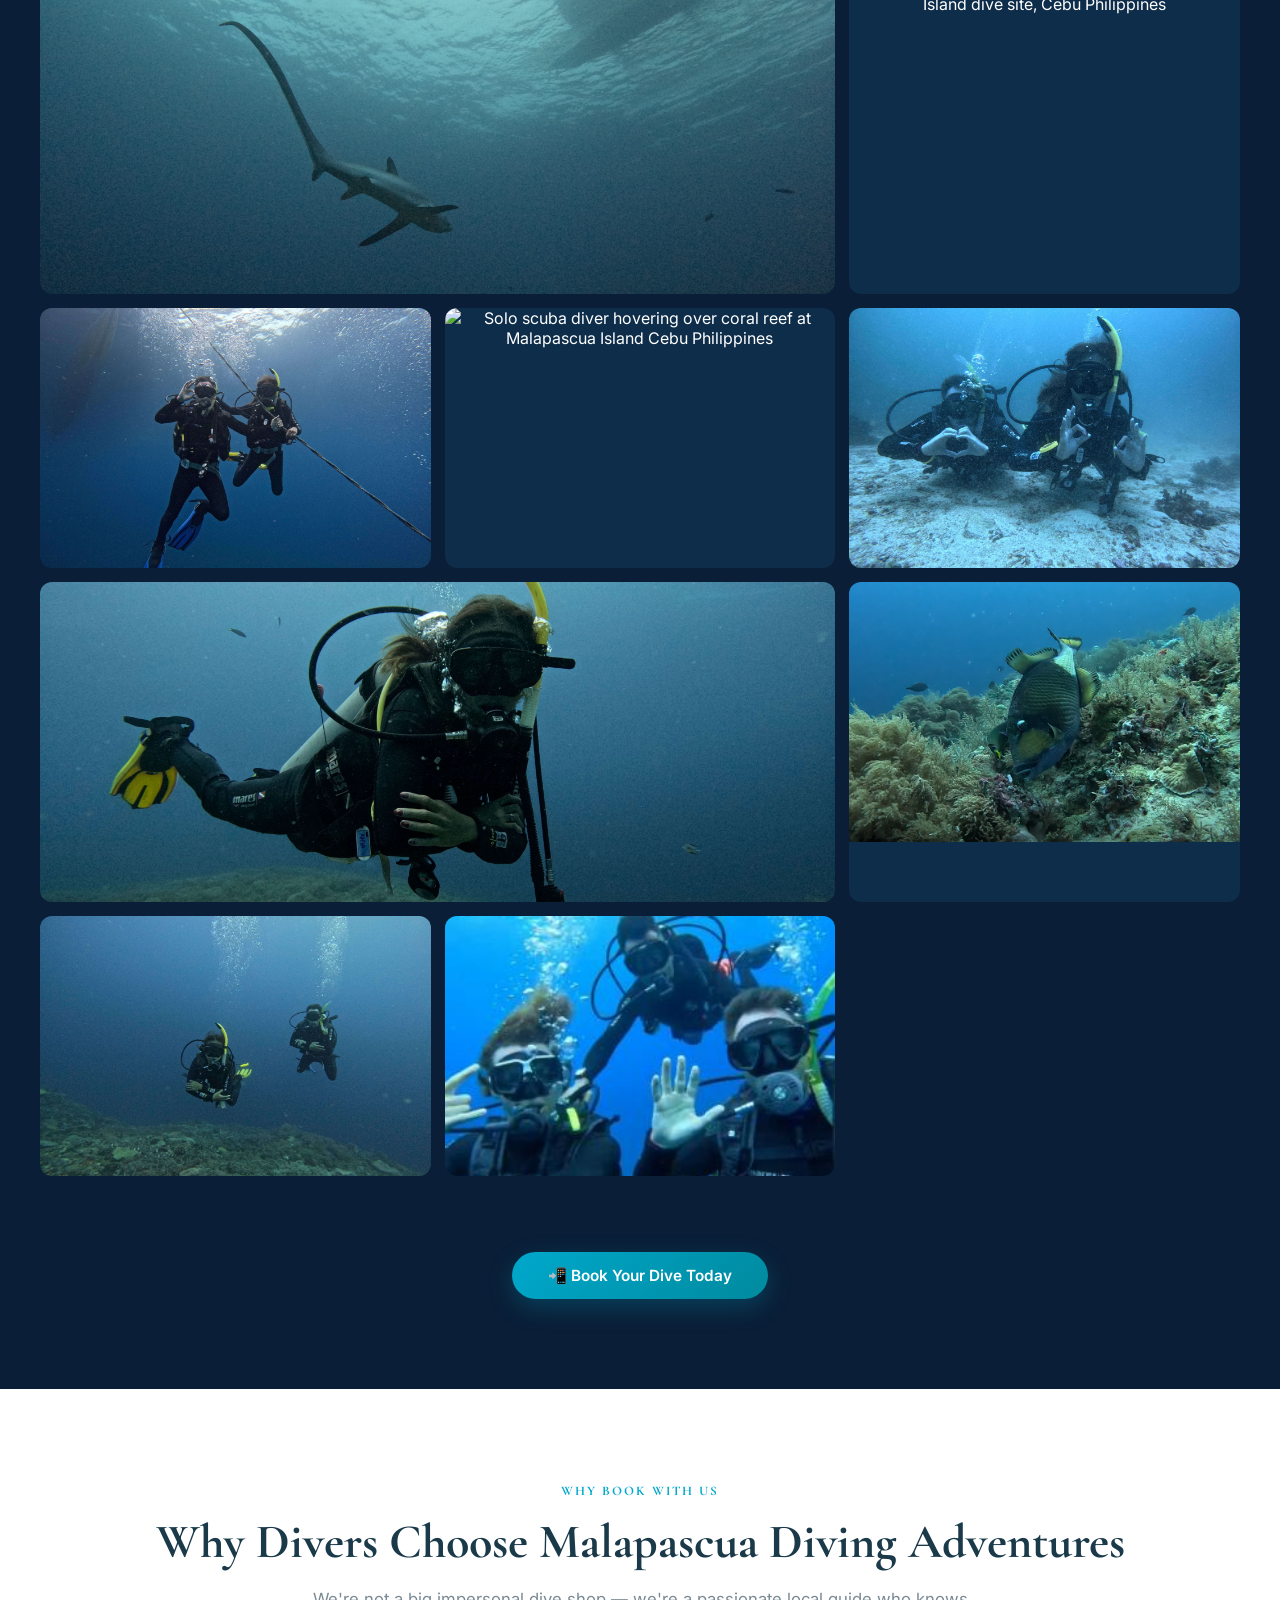
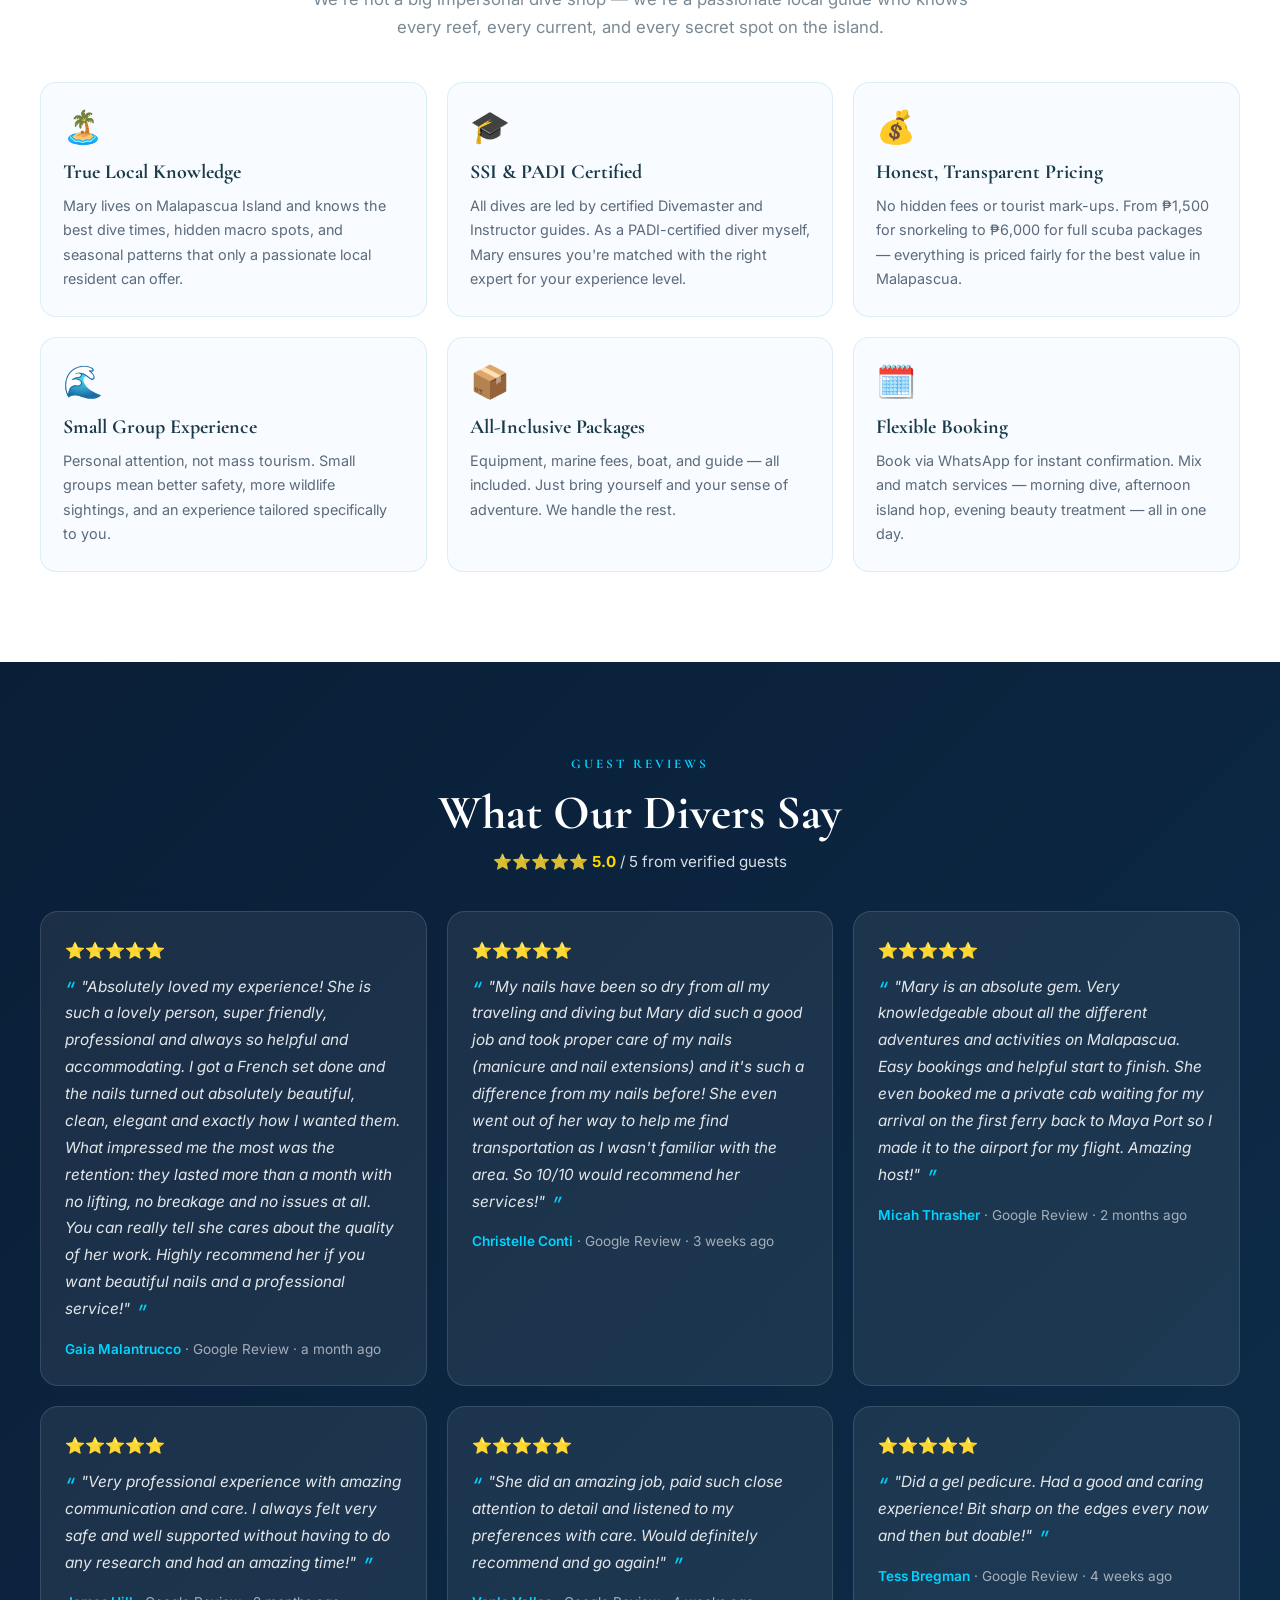
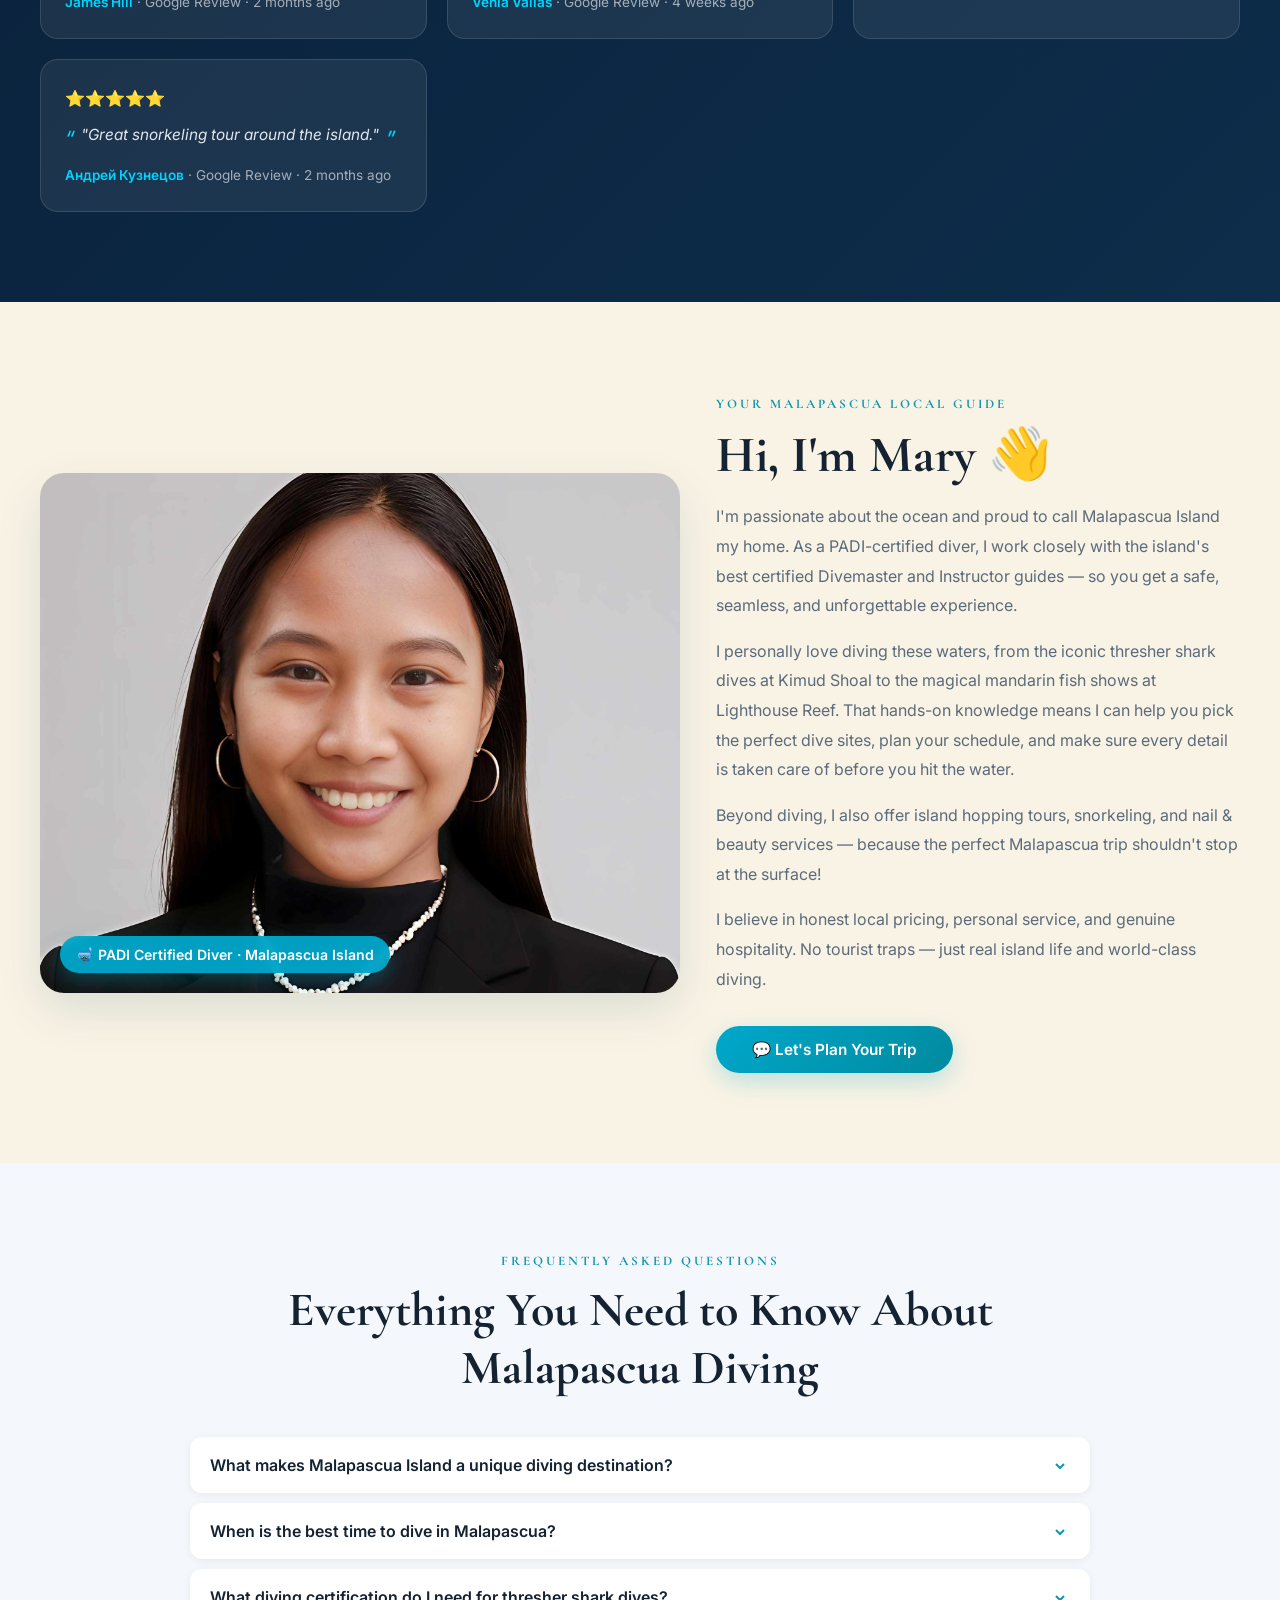
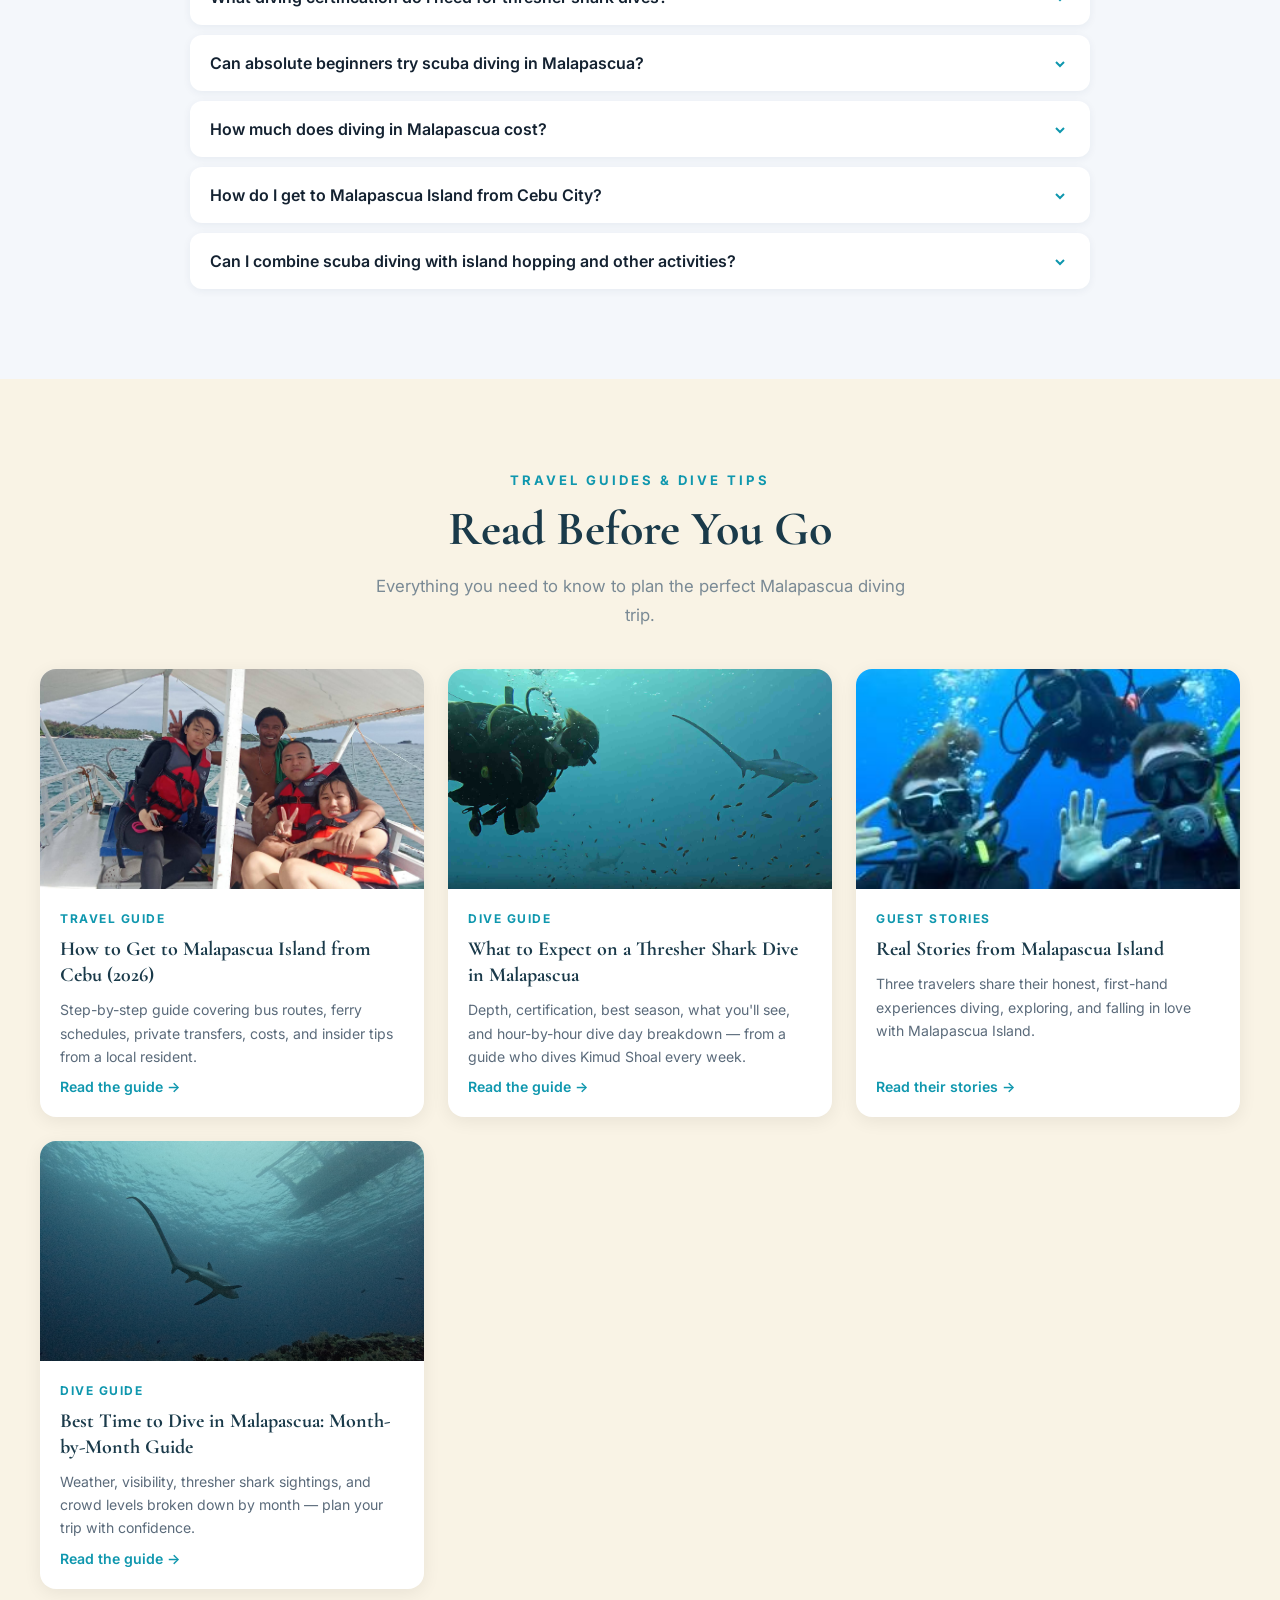
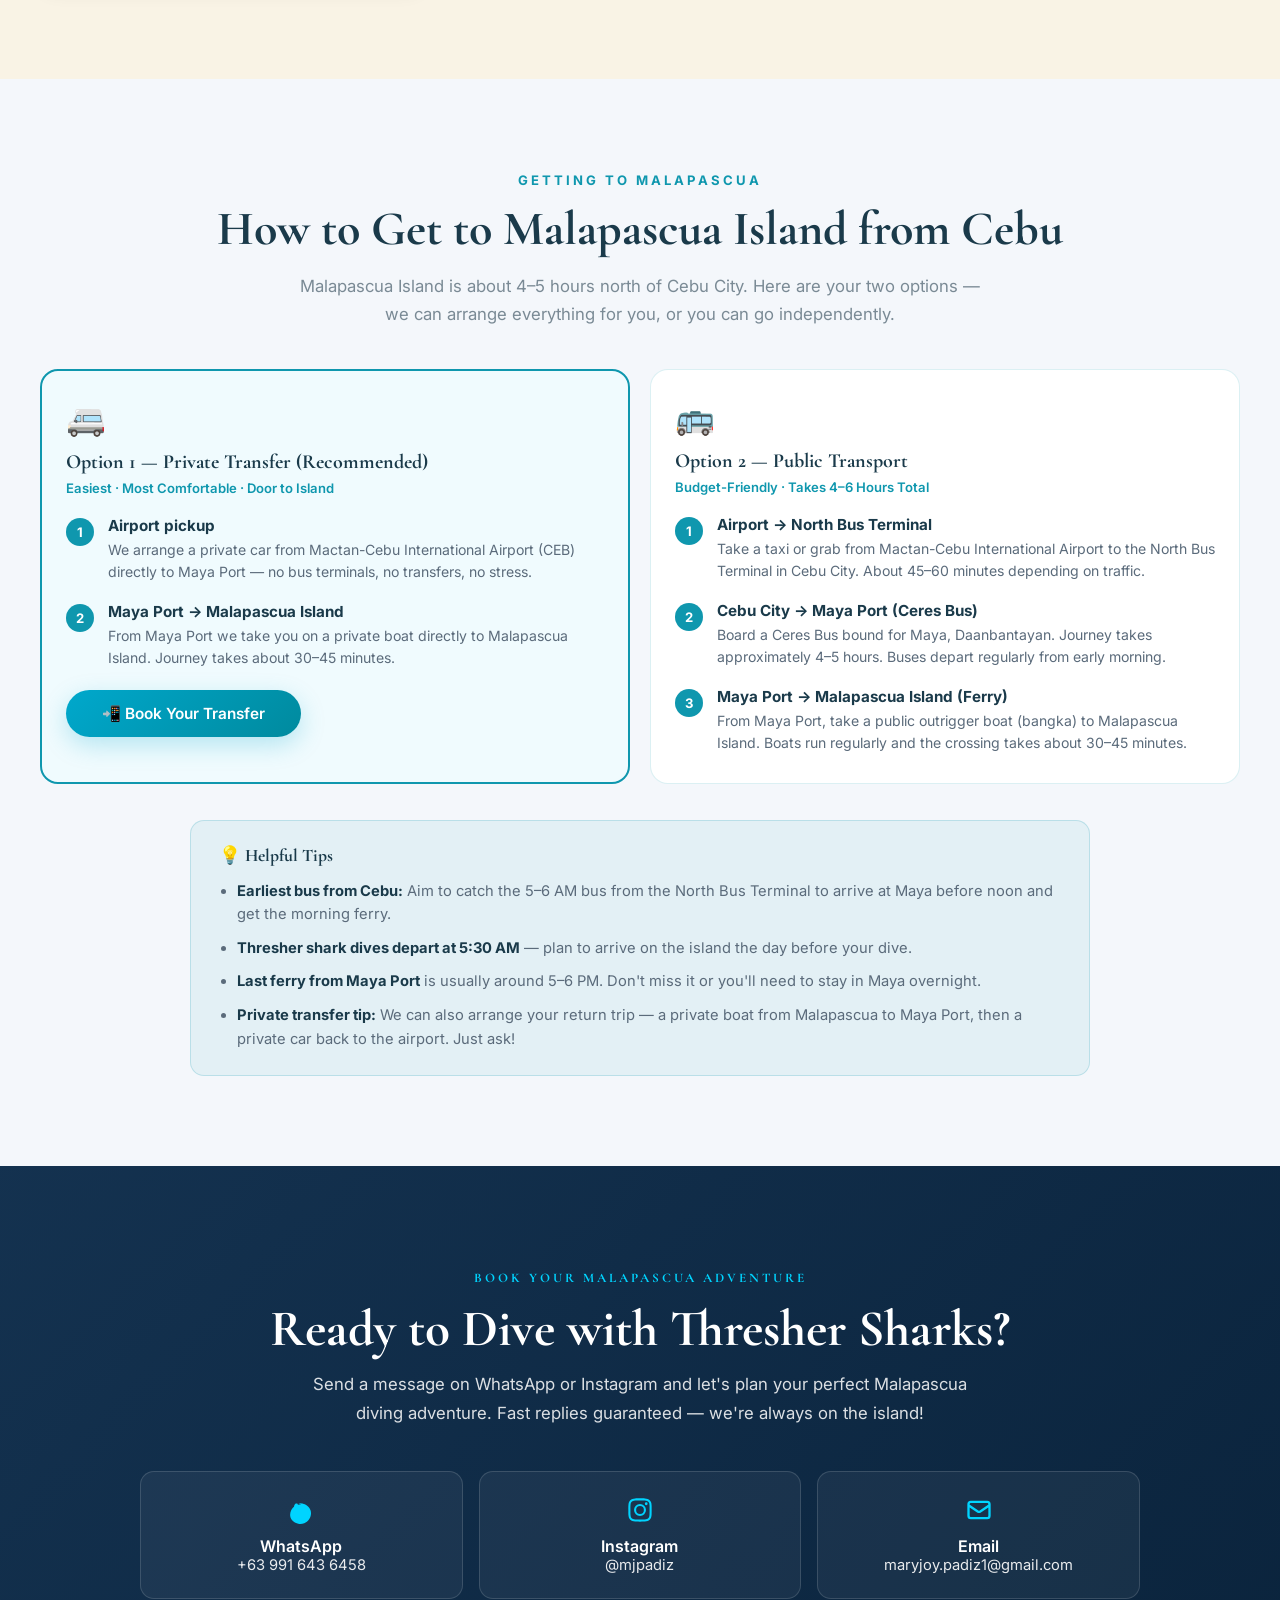
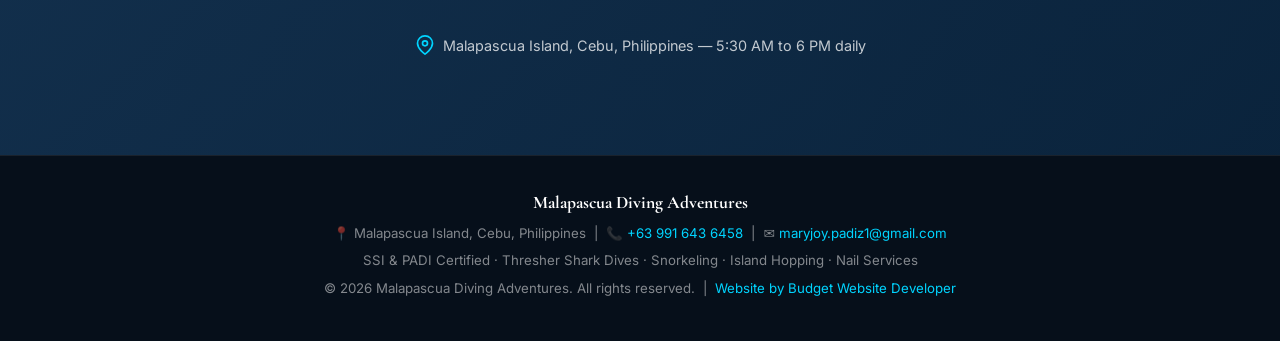
==== commit e2617377: "Update index.html" ====
--- a/index.html
+++ b/index.html
@@ -1297,4 +1297,4 @@
     .skip-link:focus{top:0;}
   </style>
 </body>
-</html>
+</html> 
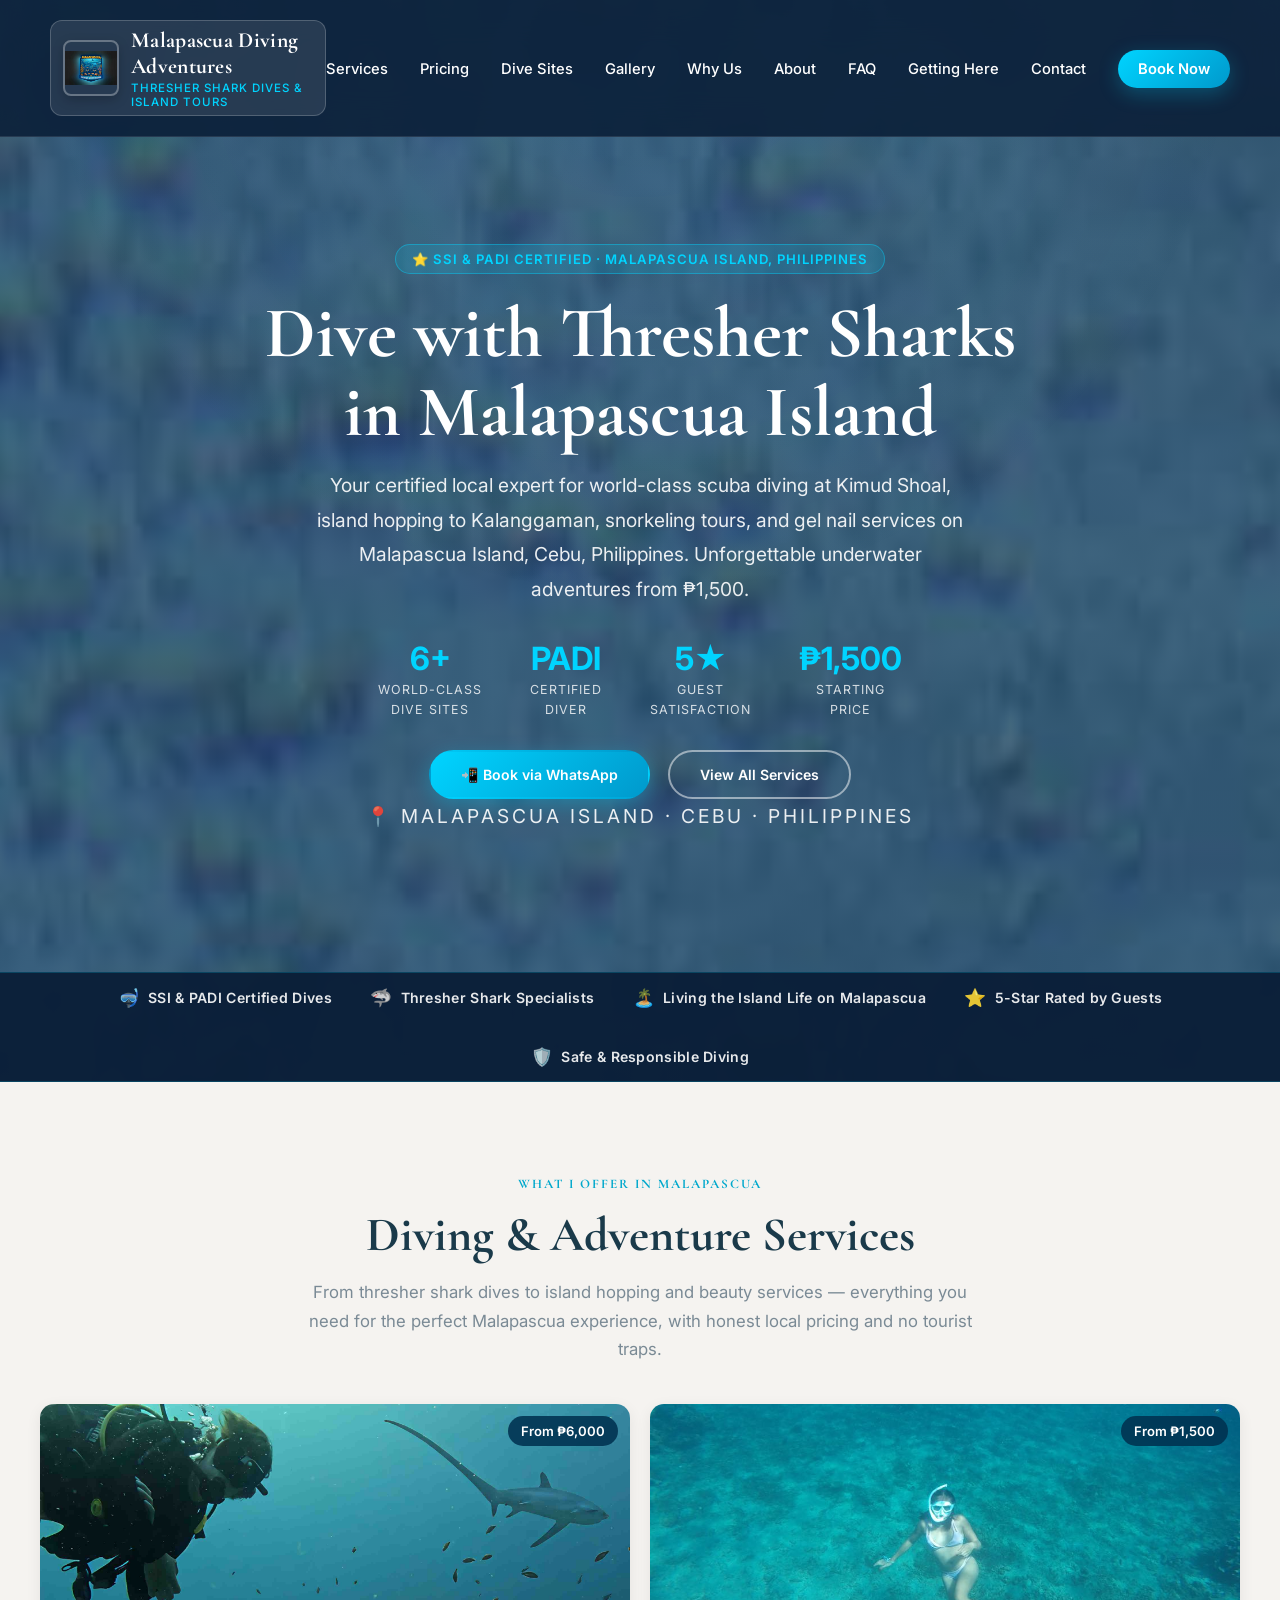
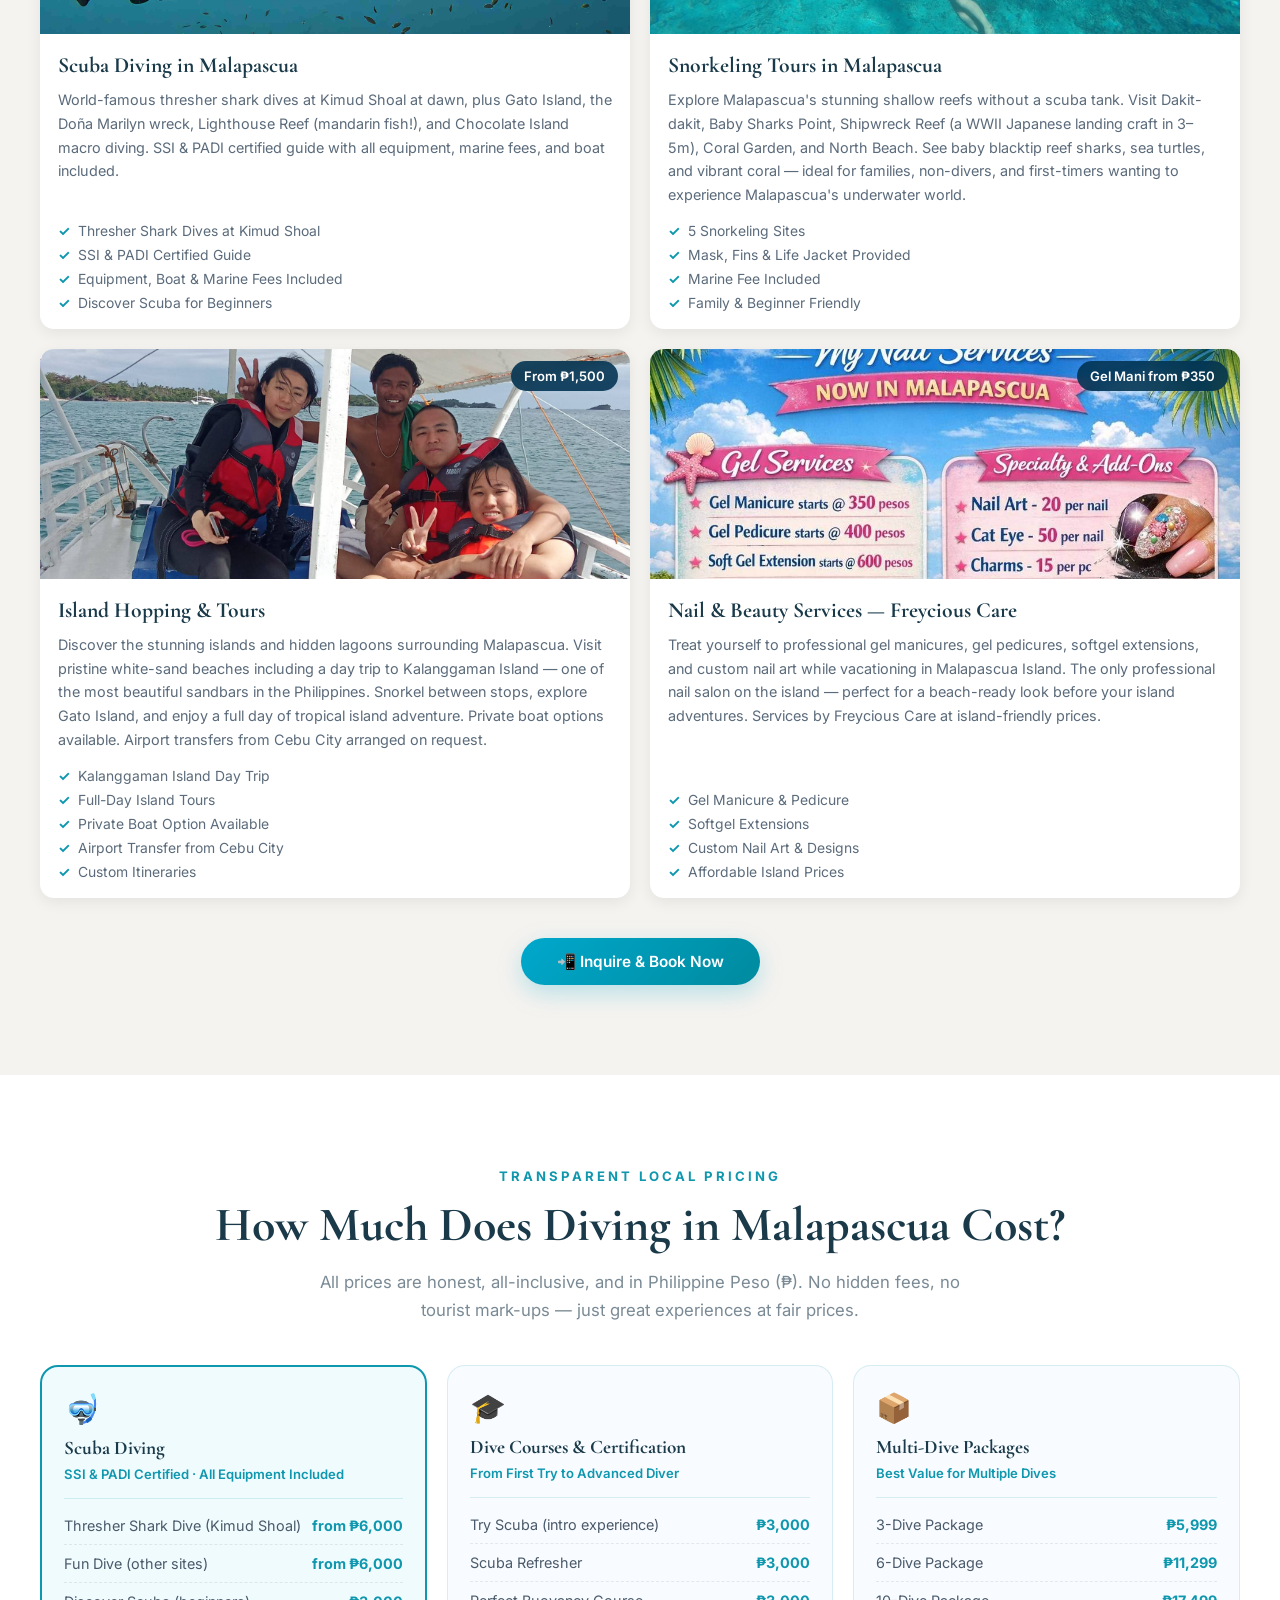
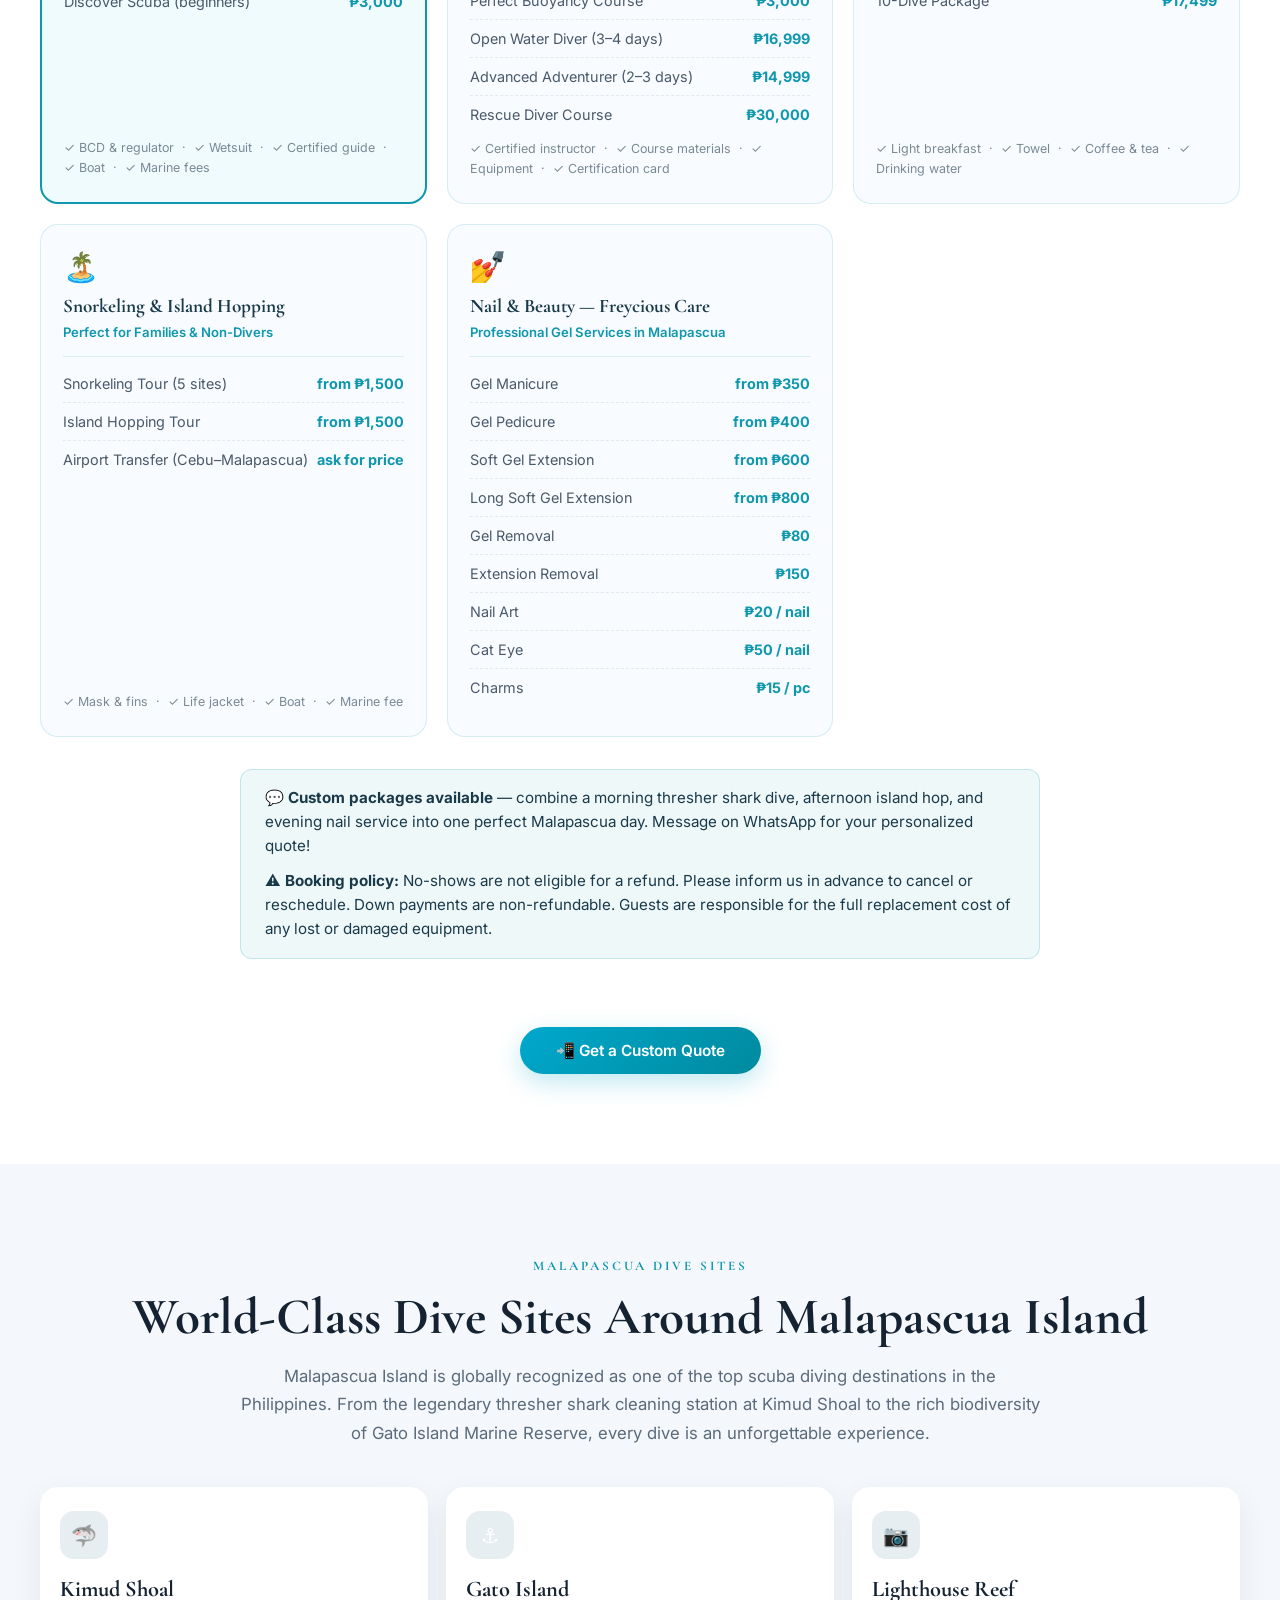
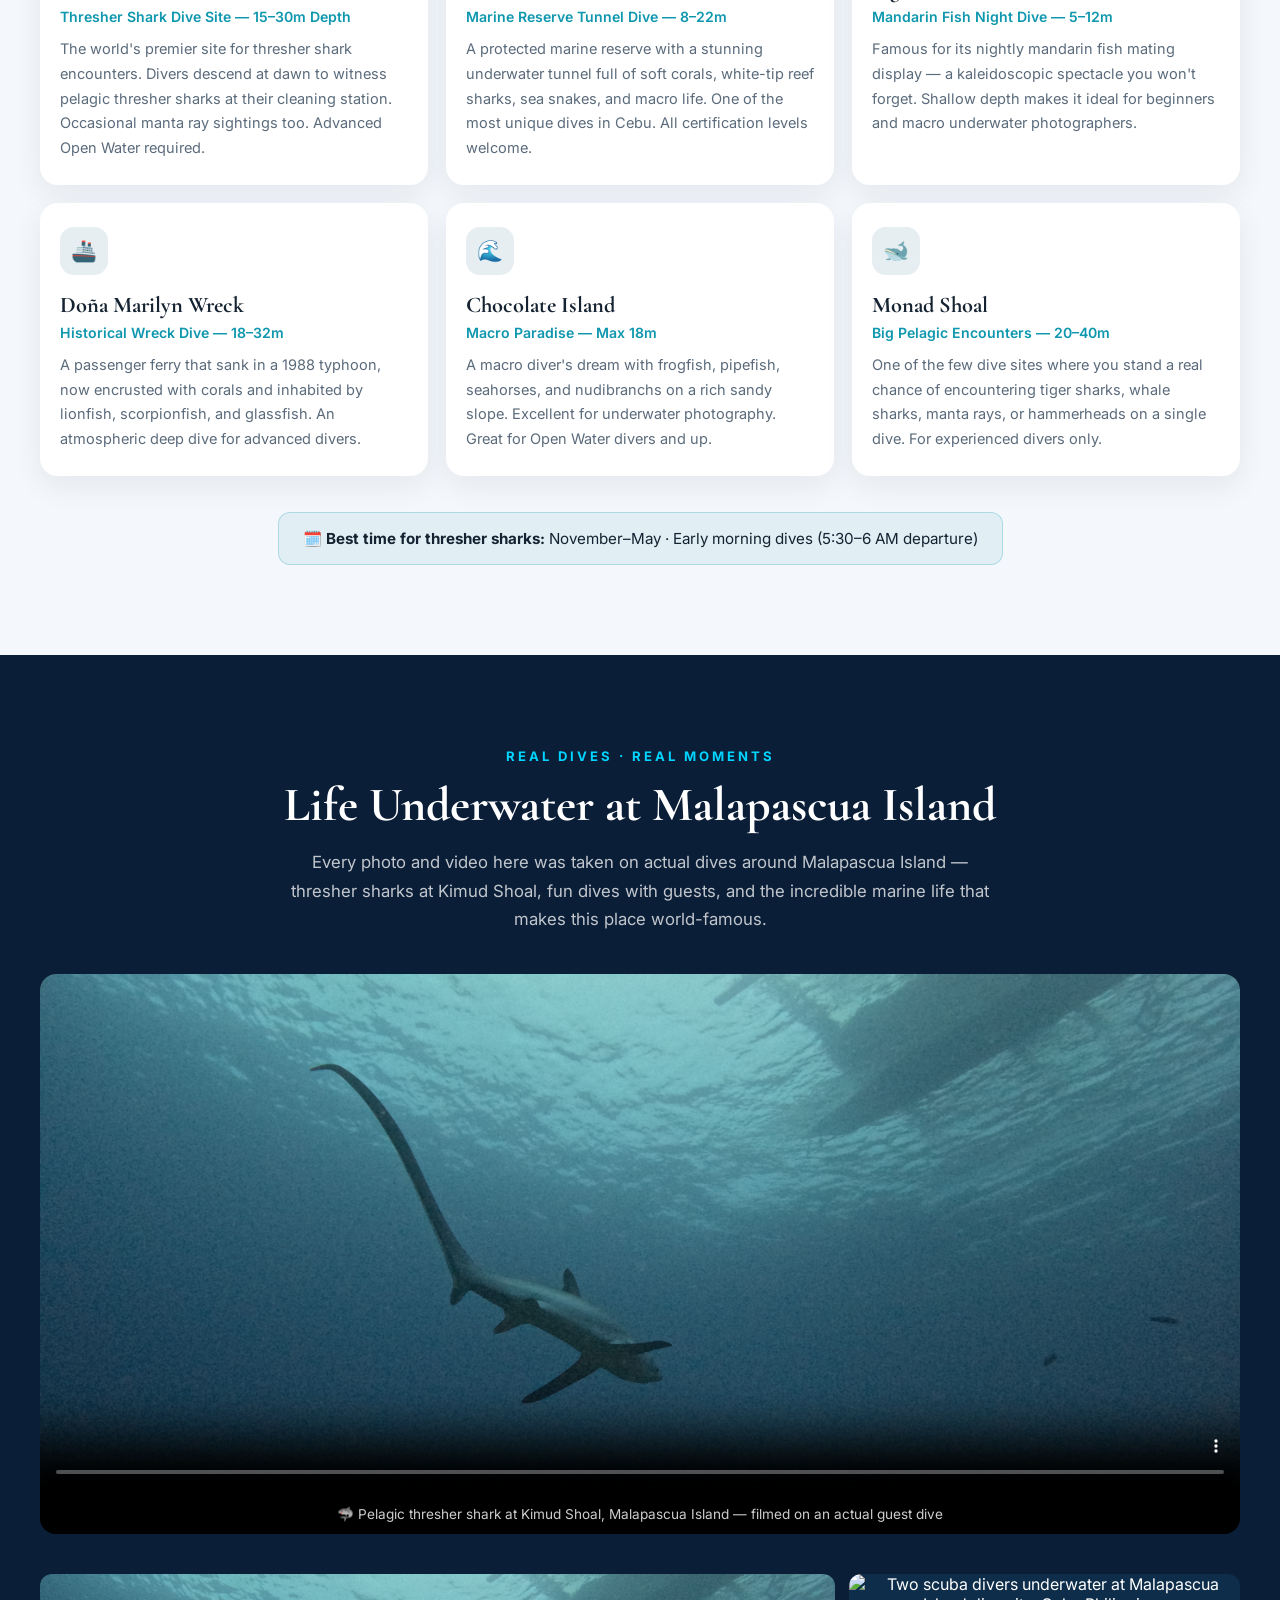
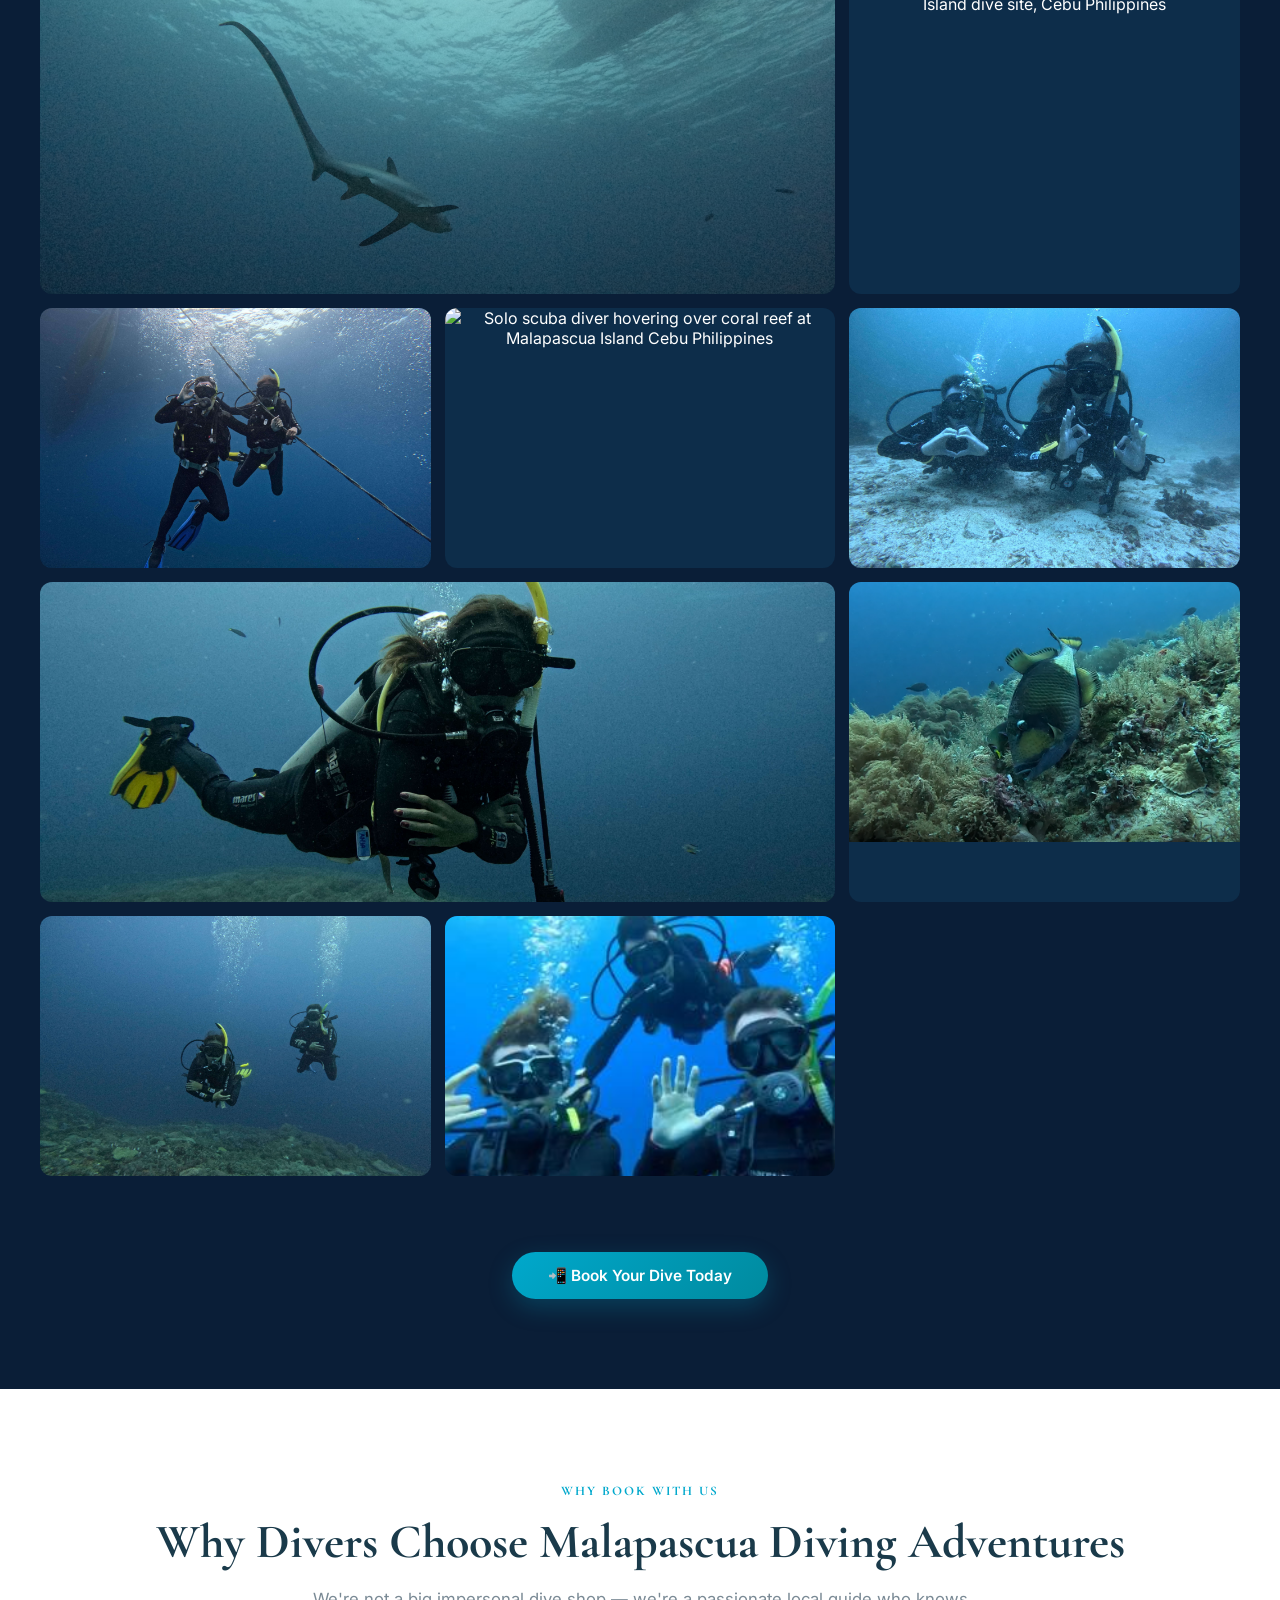
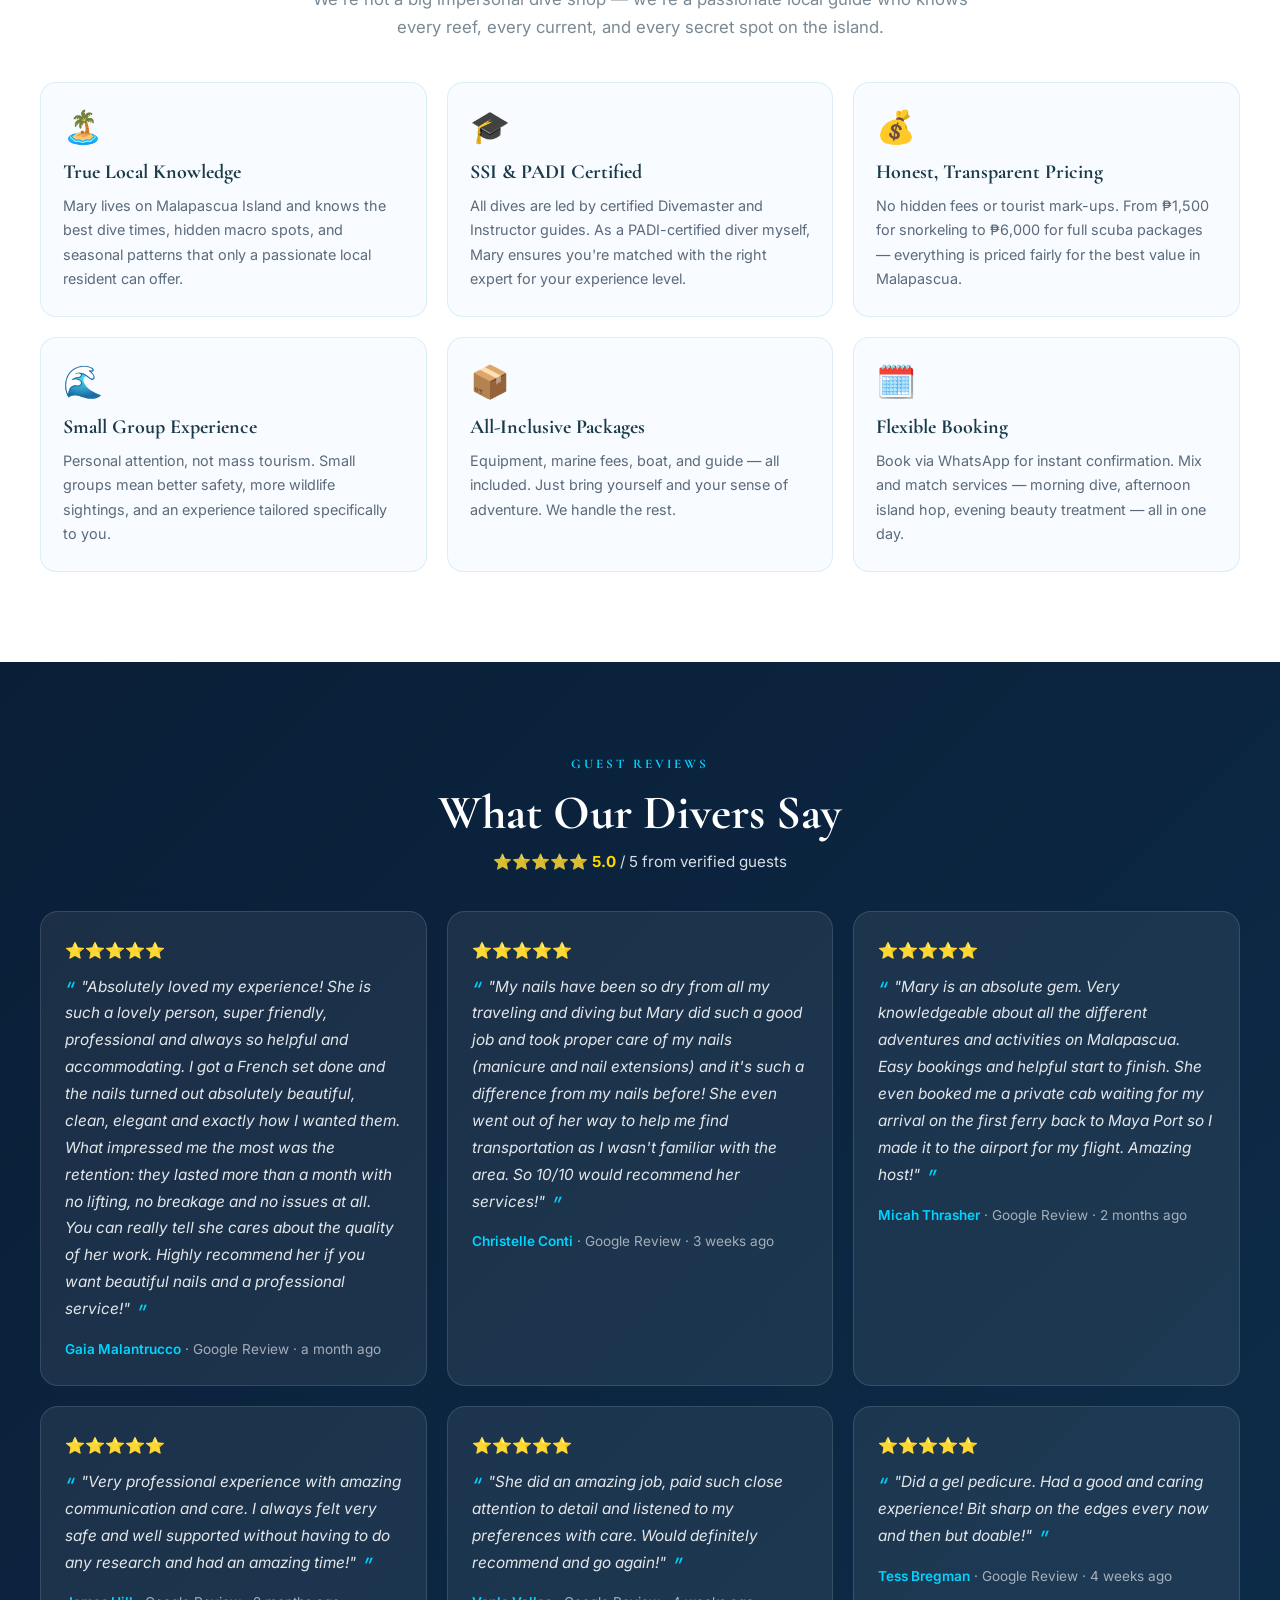
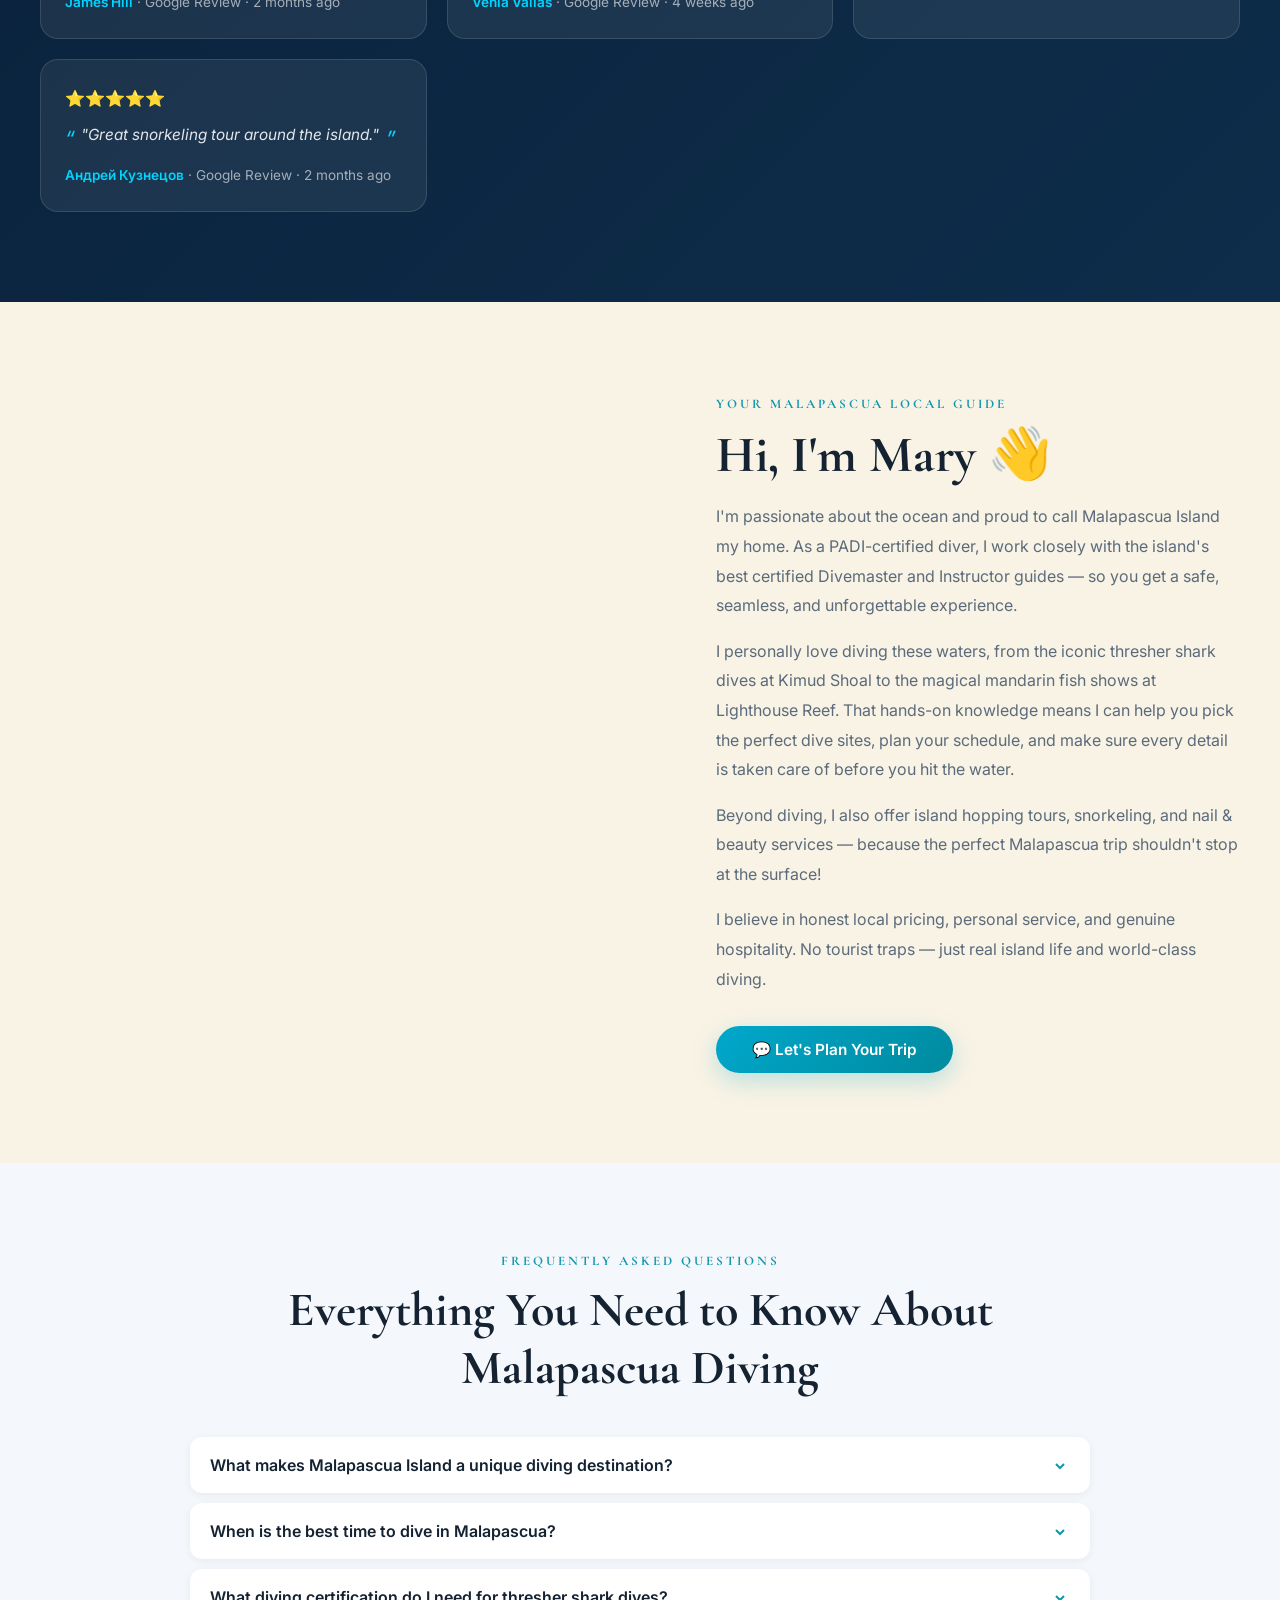
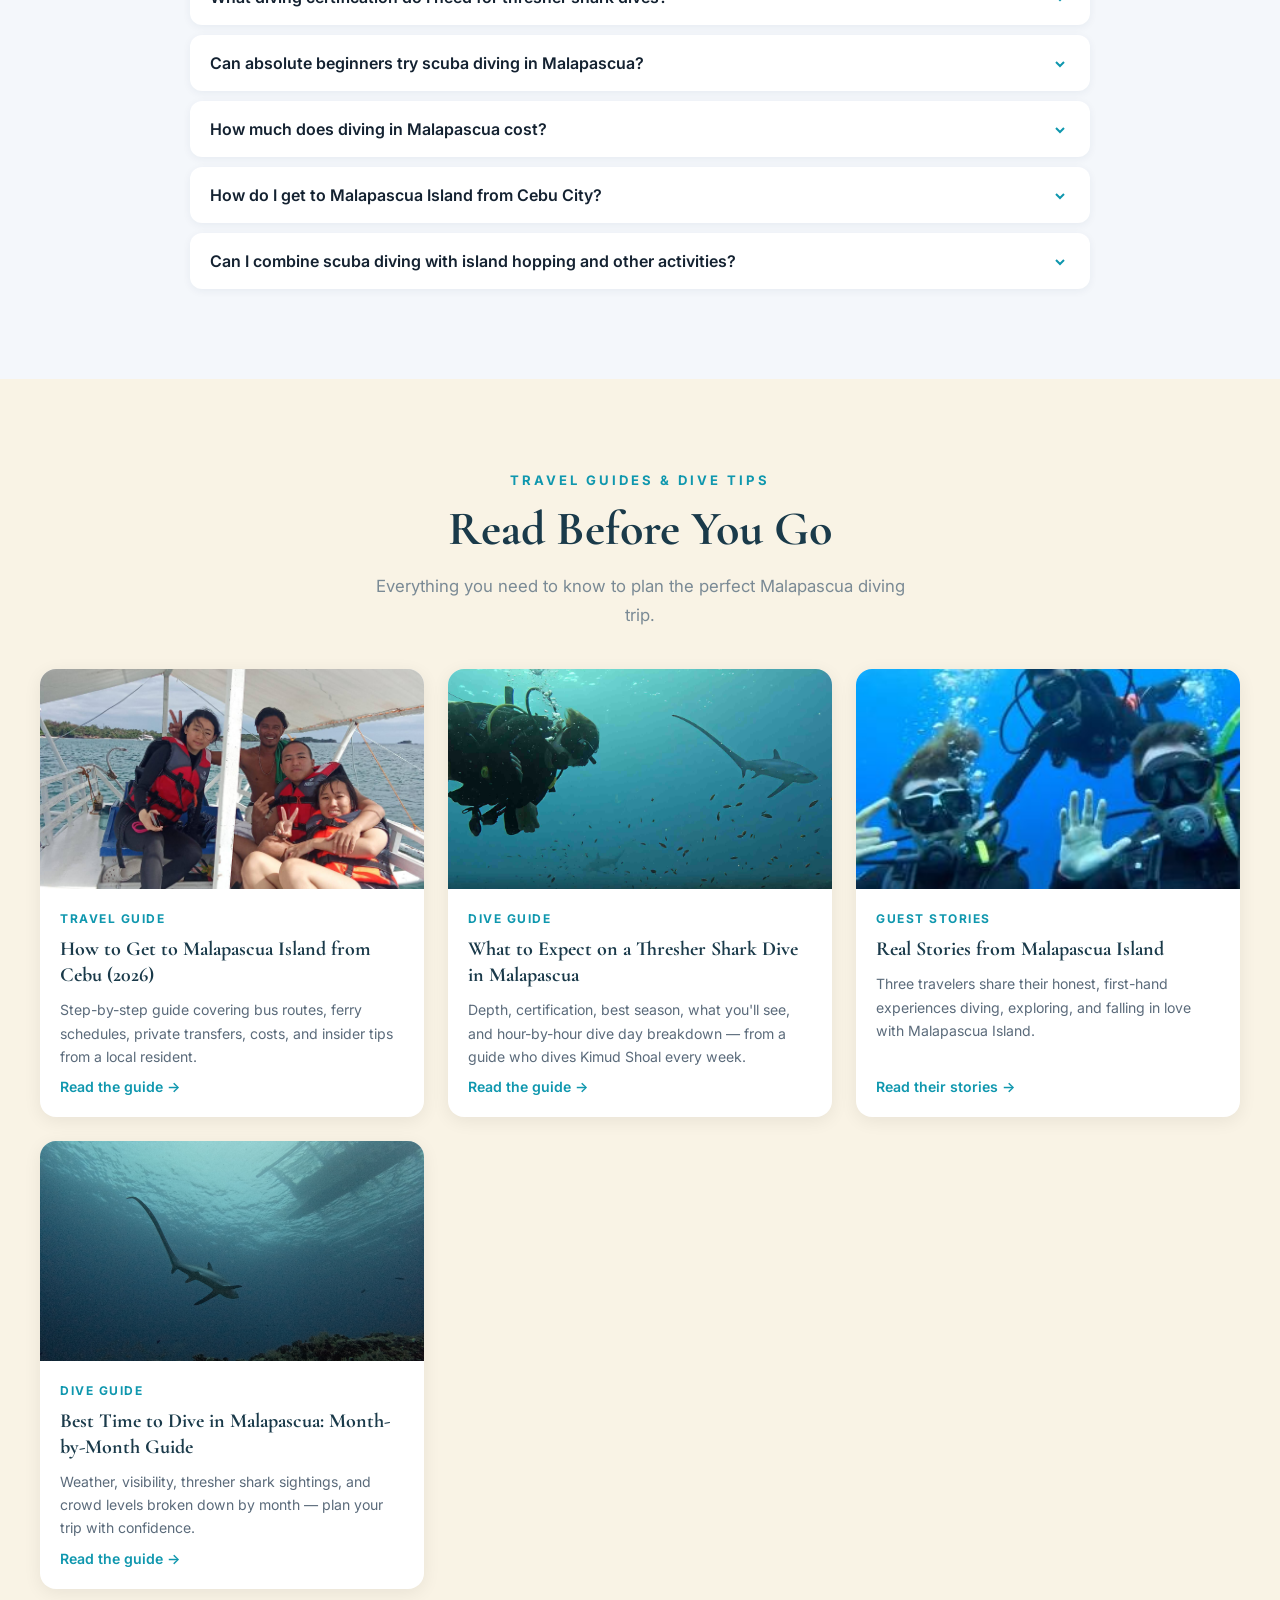
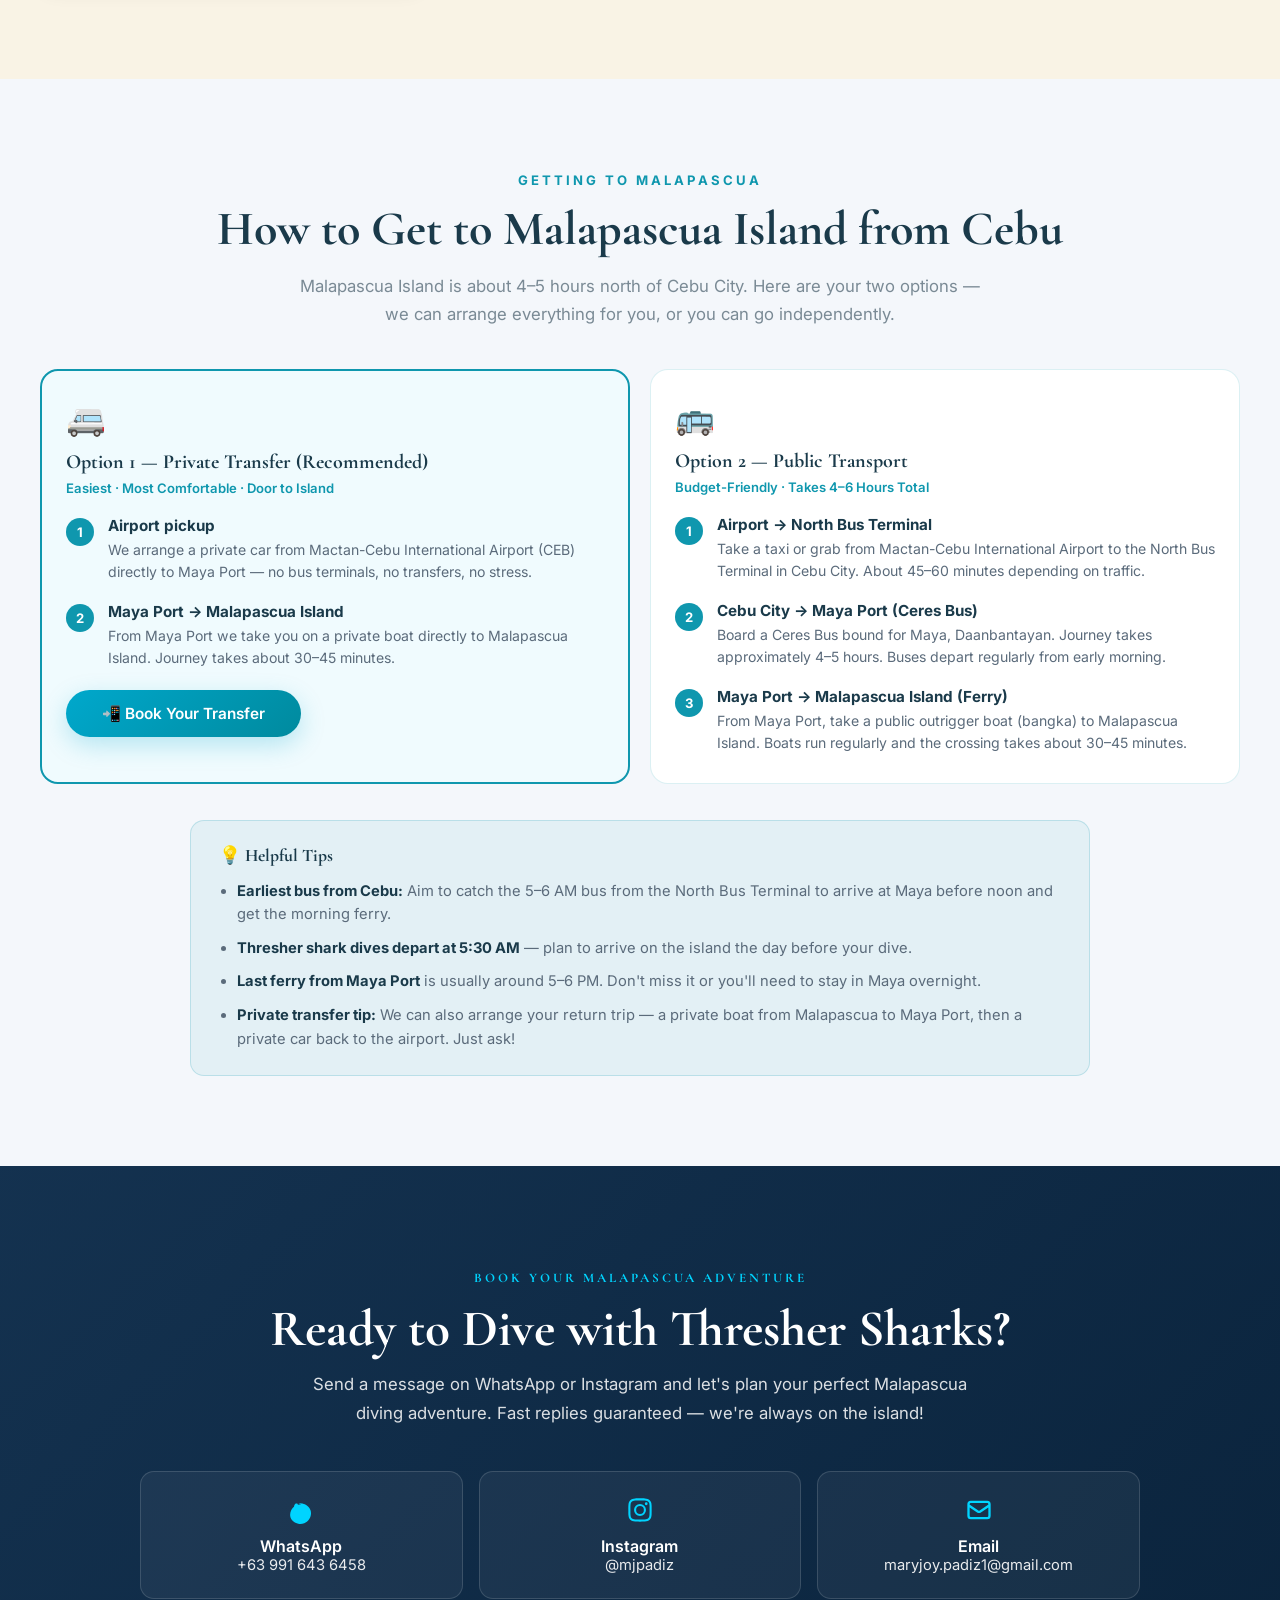
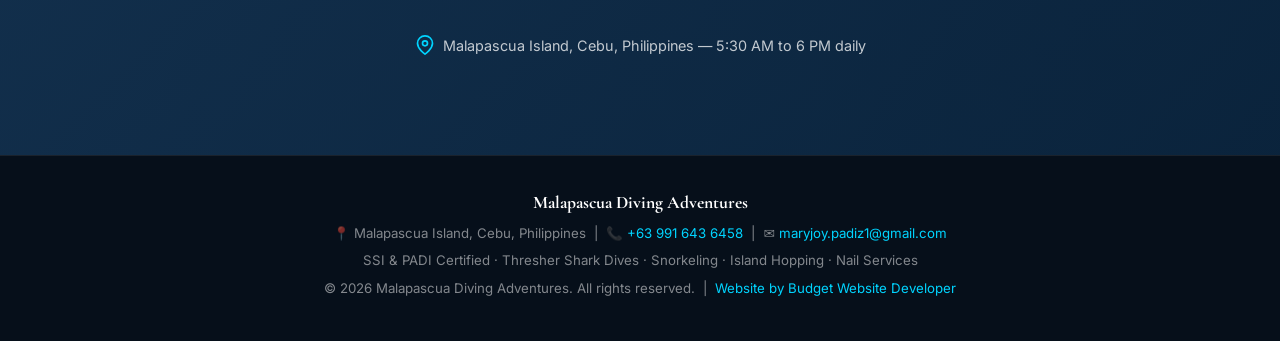
==== commit 4b90e723: "Update fmt.Println to print 'Goodbye World'" ====
--- a/index.html
+++ b/index.html
@@ -1297,4 +1297,4 @@
     .skip-link:focus{top:0;}
   </style>
 </body>
-</html> 
+</html>
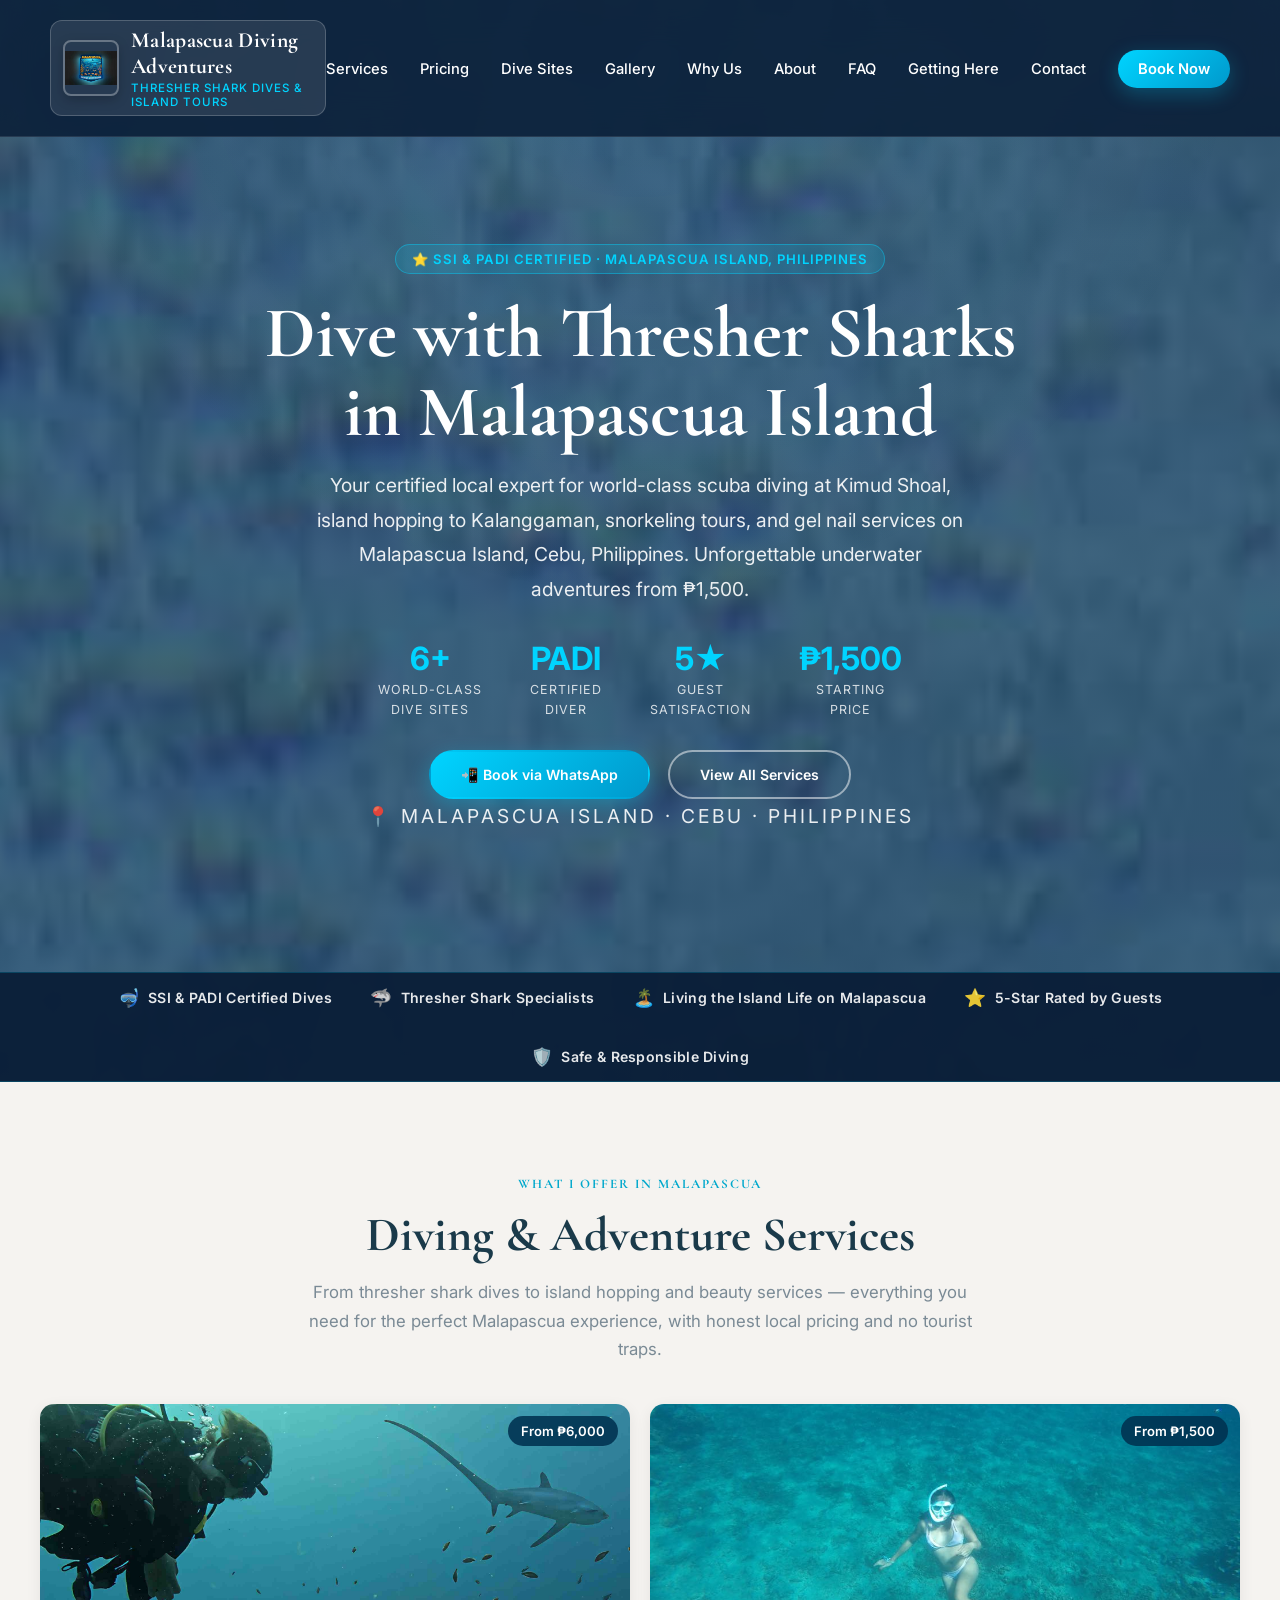
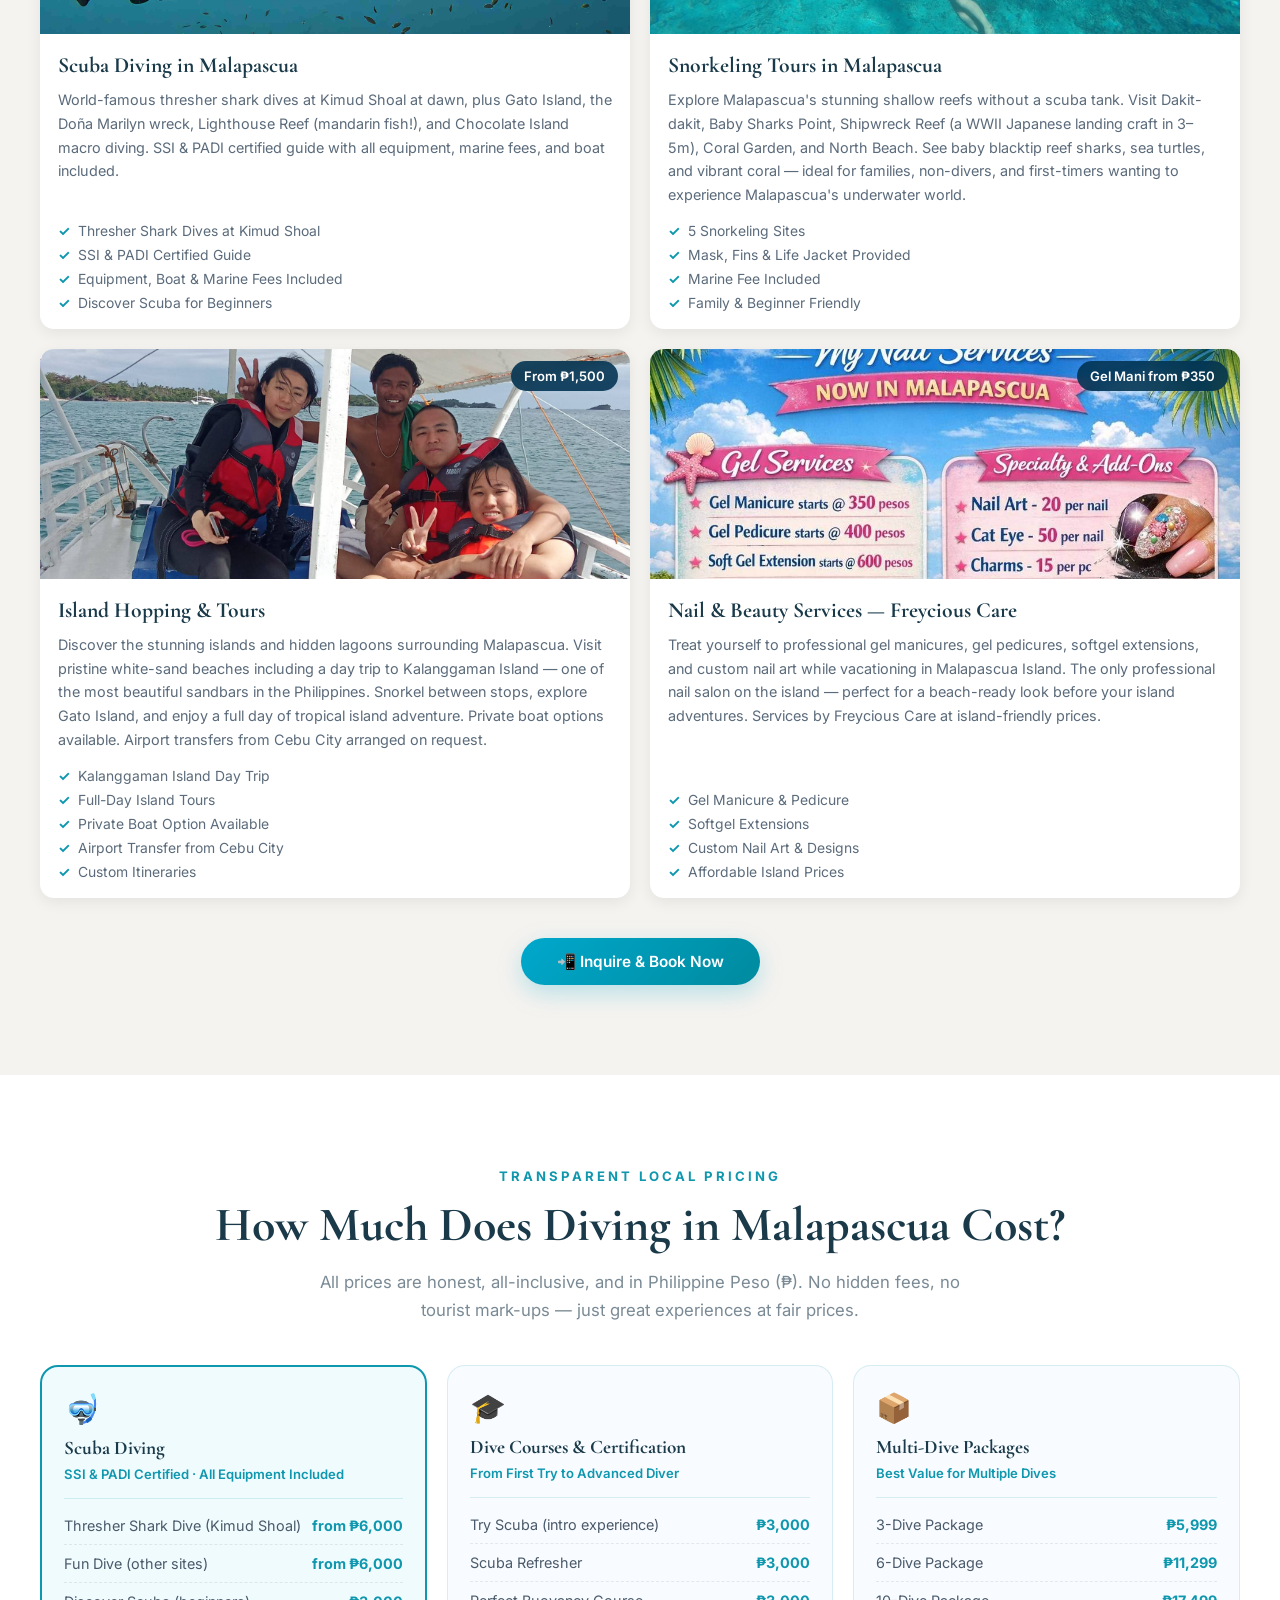
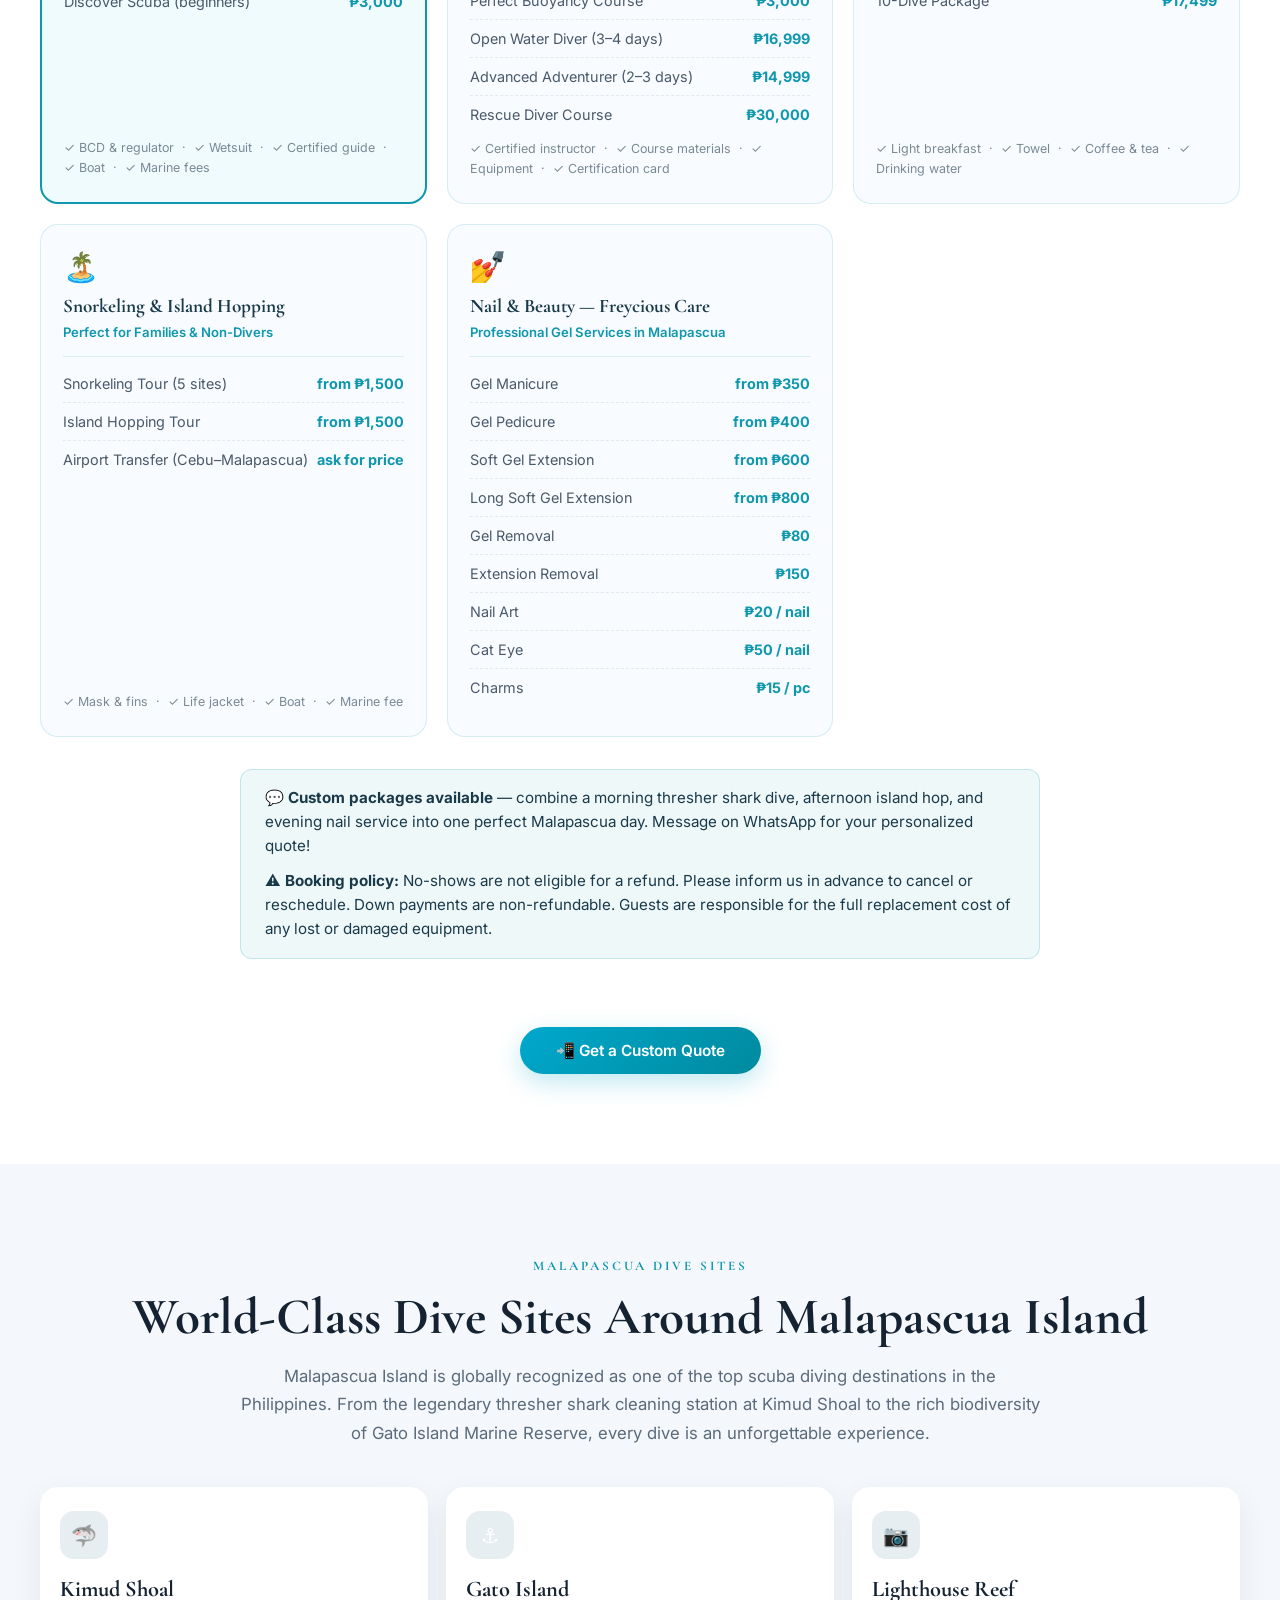
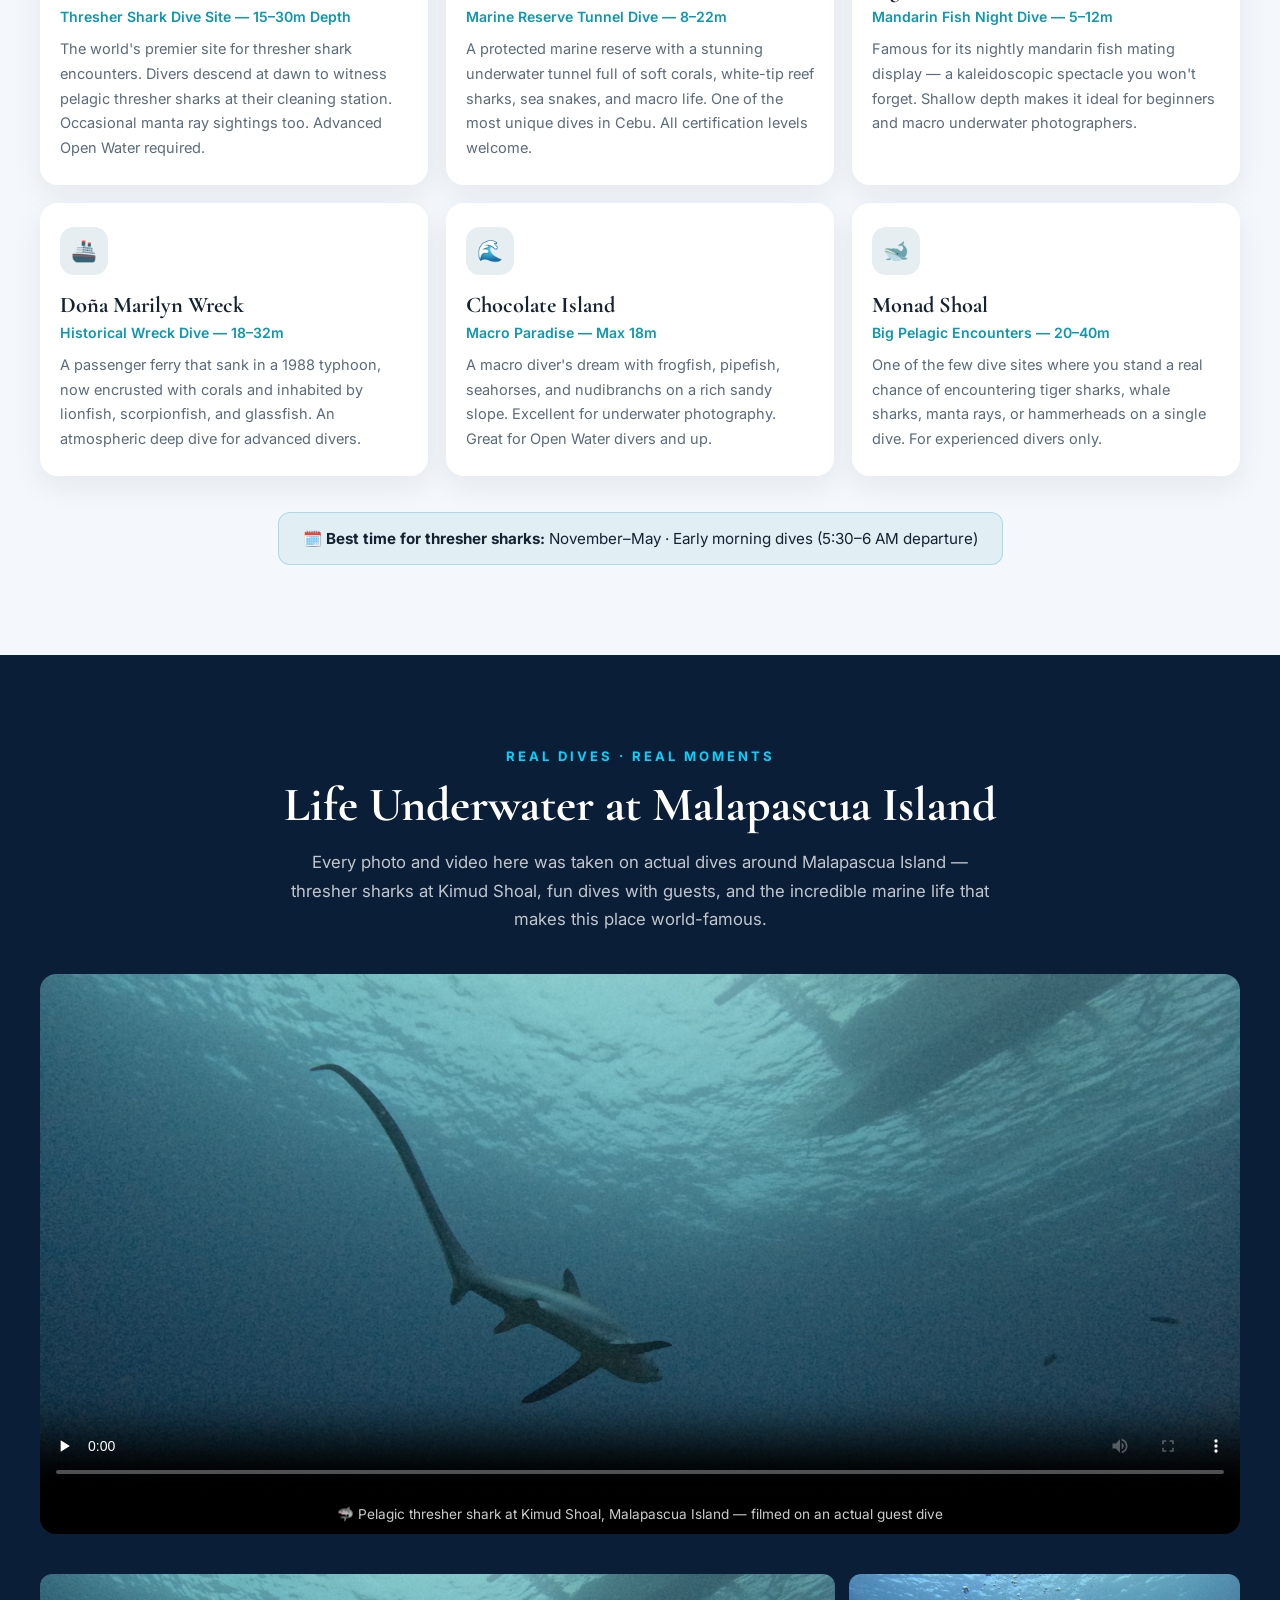
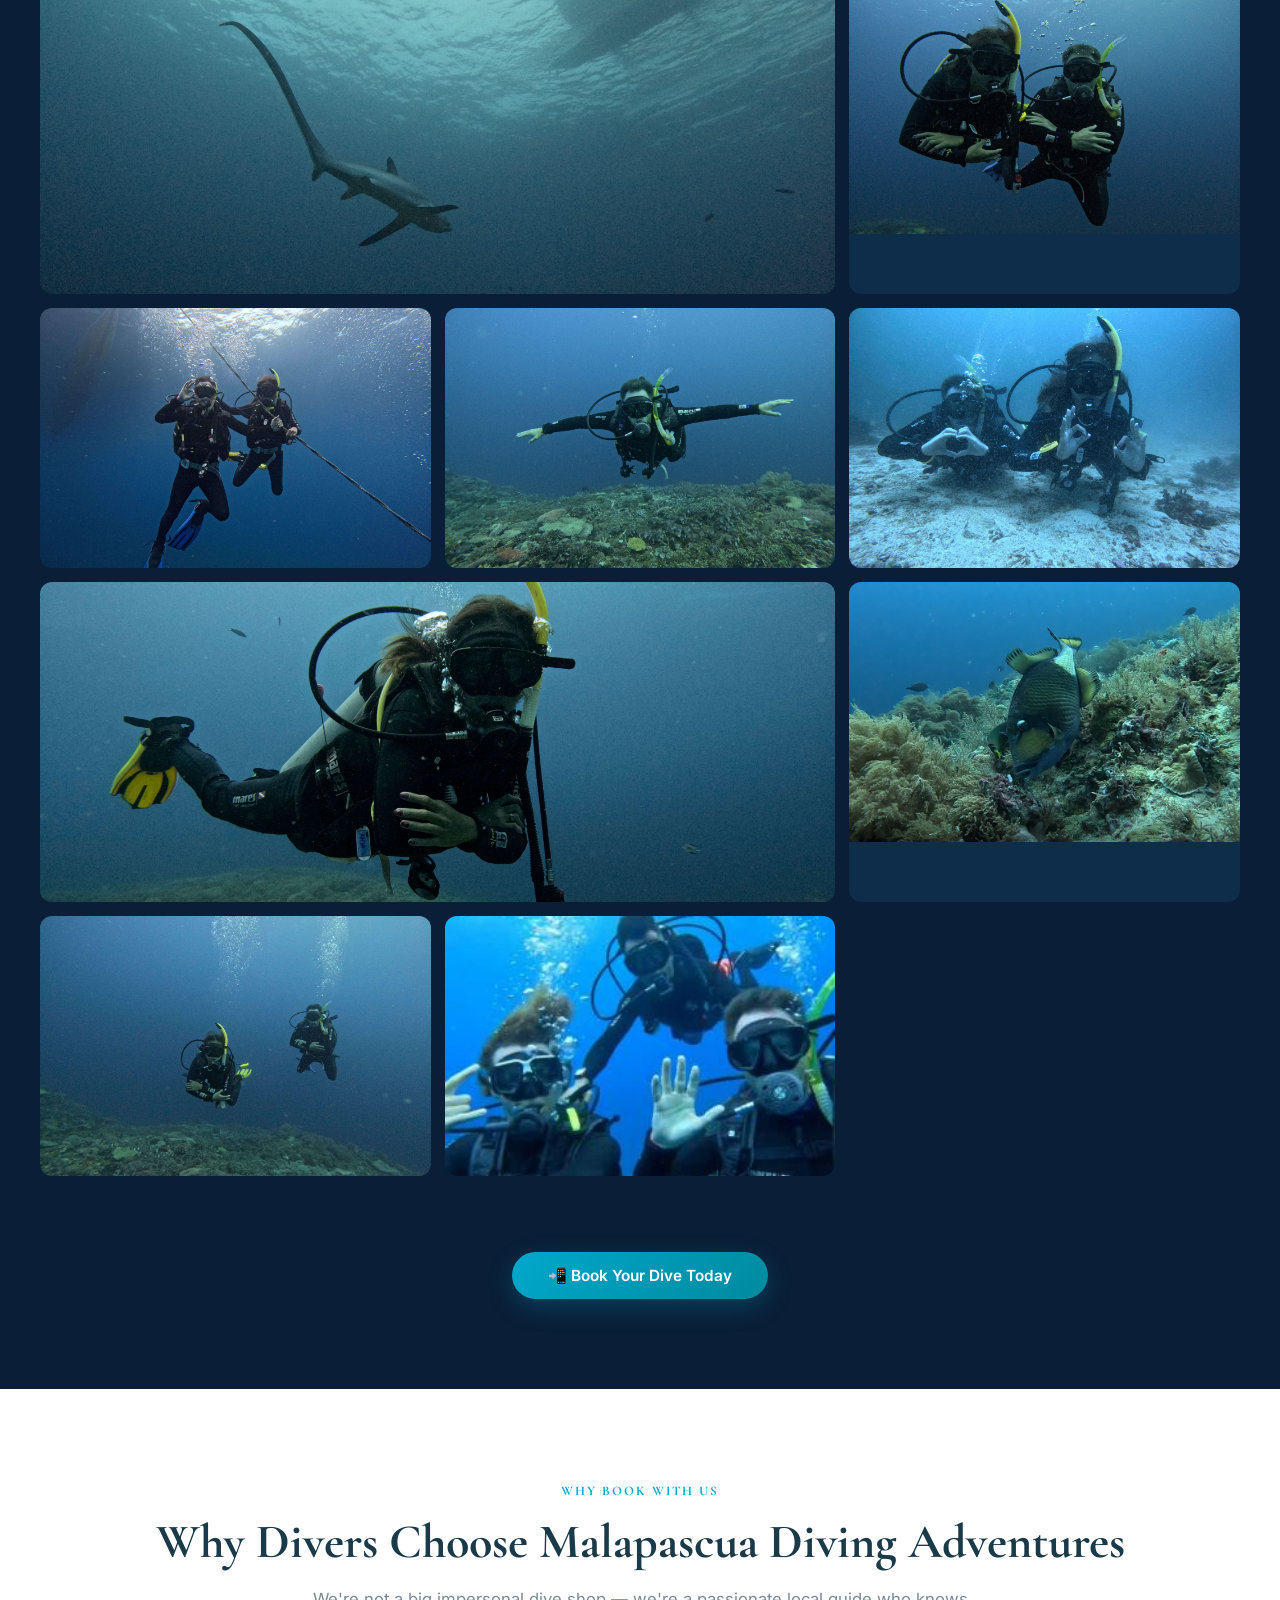
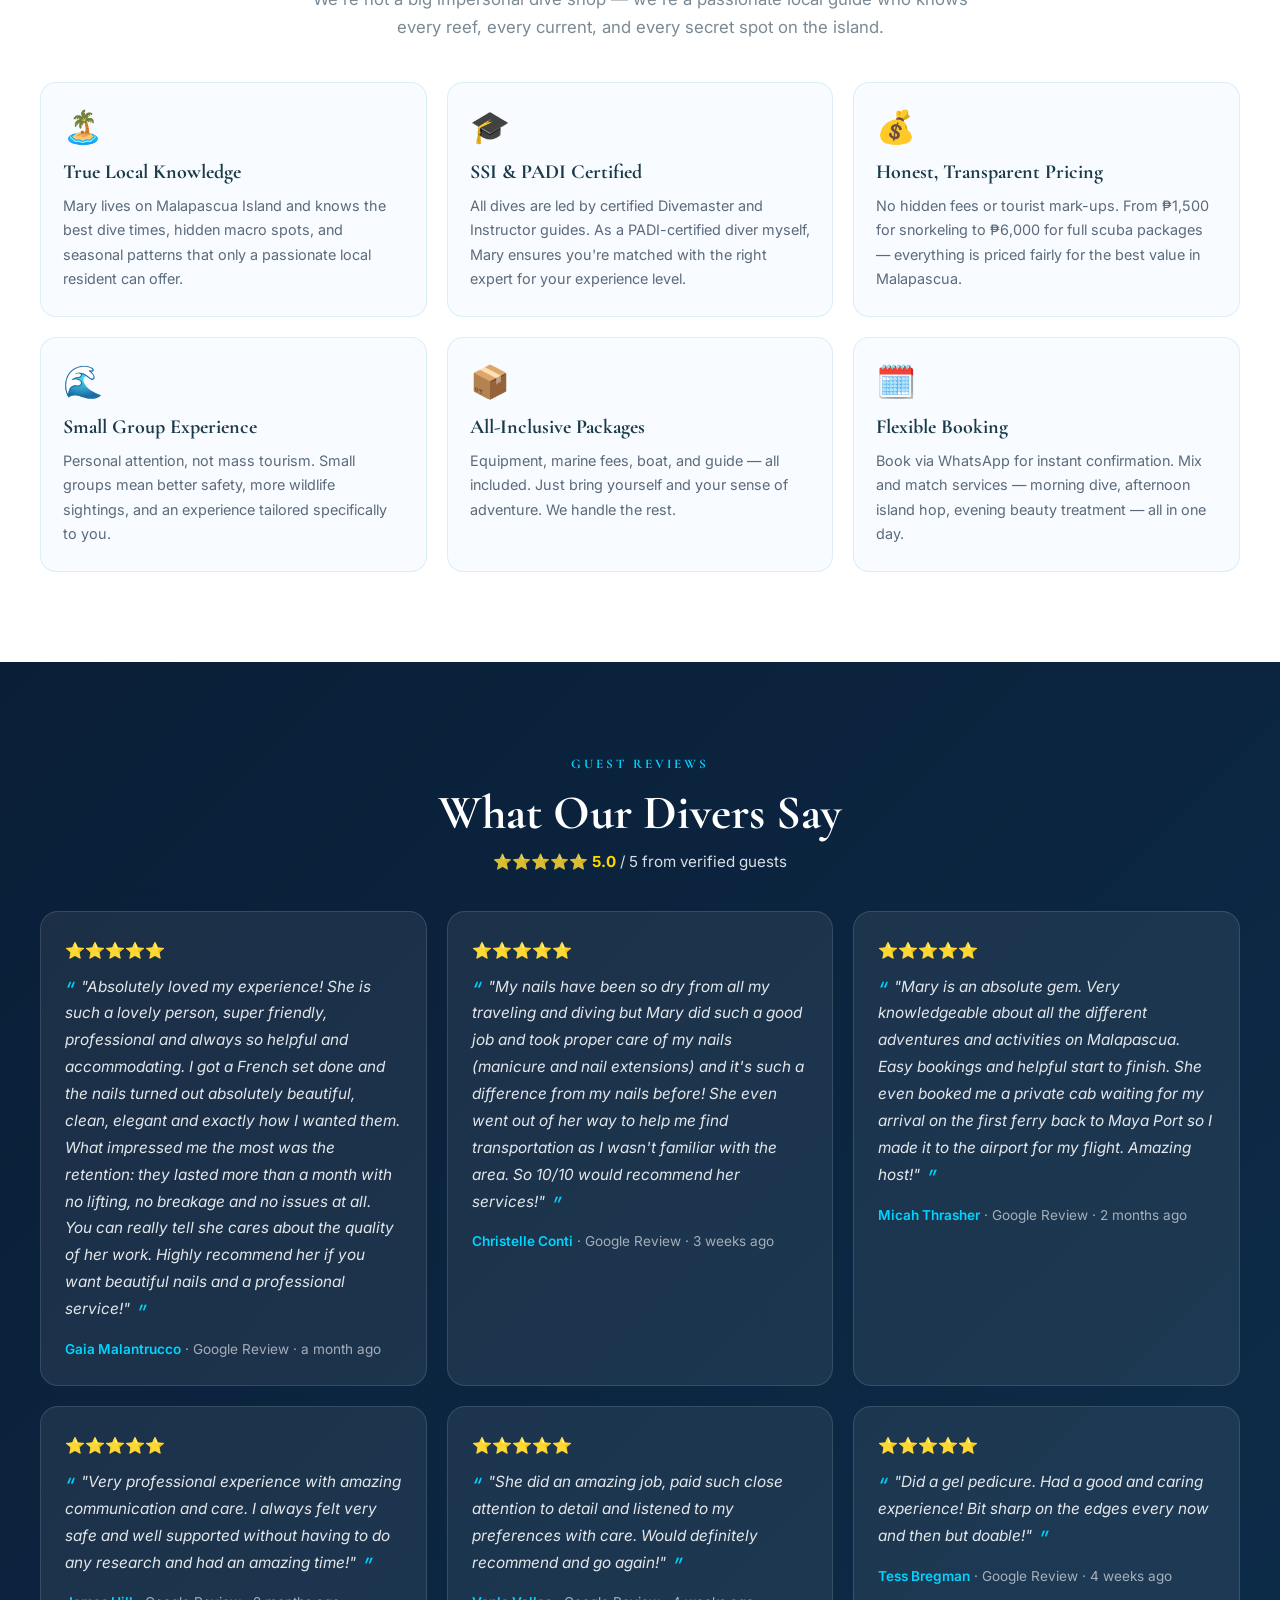
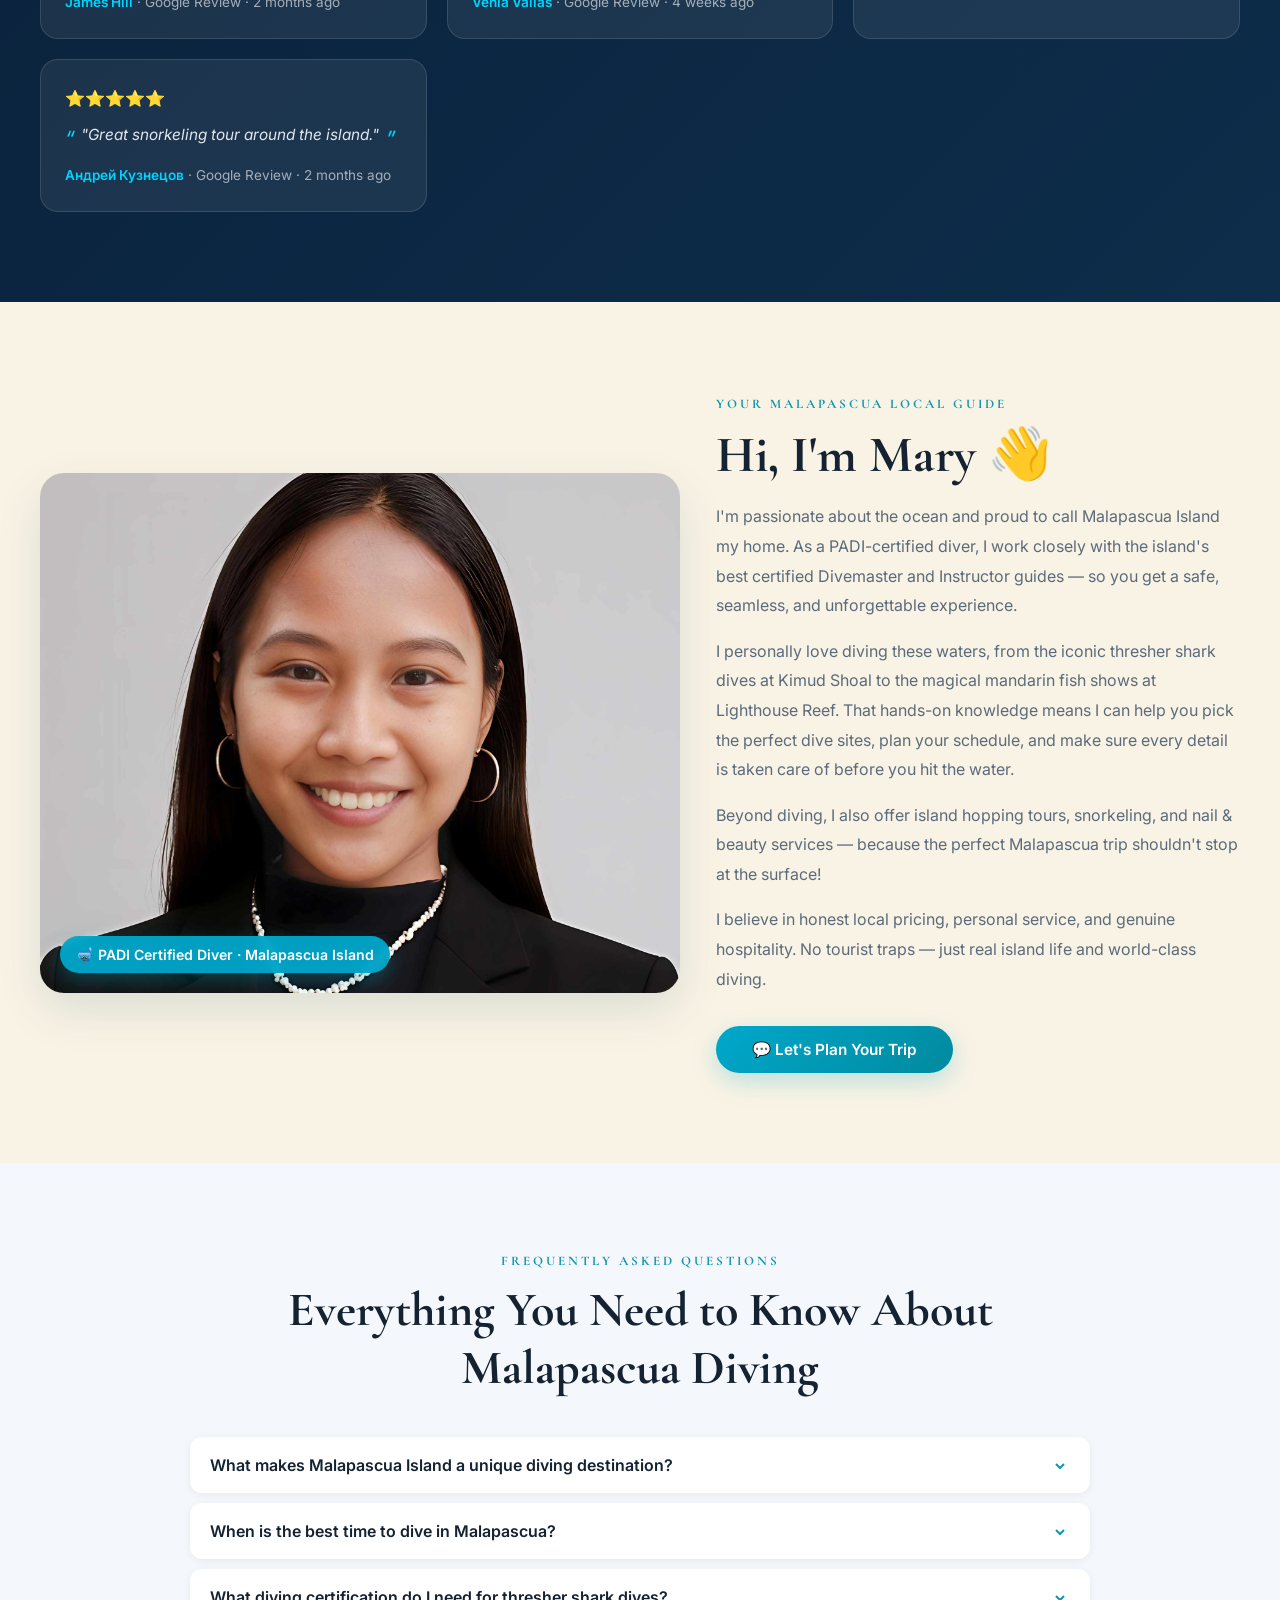
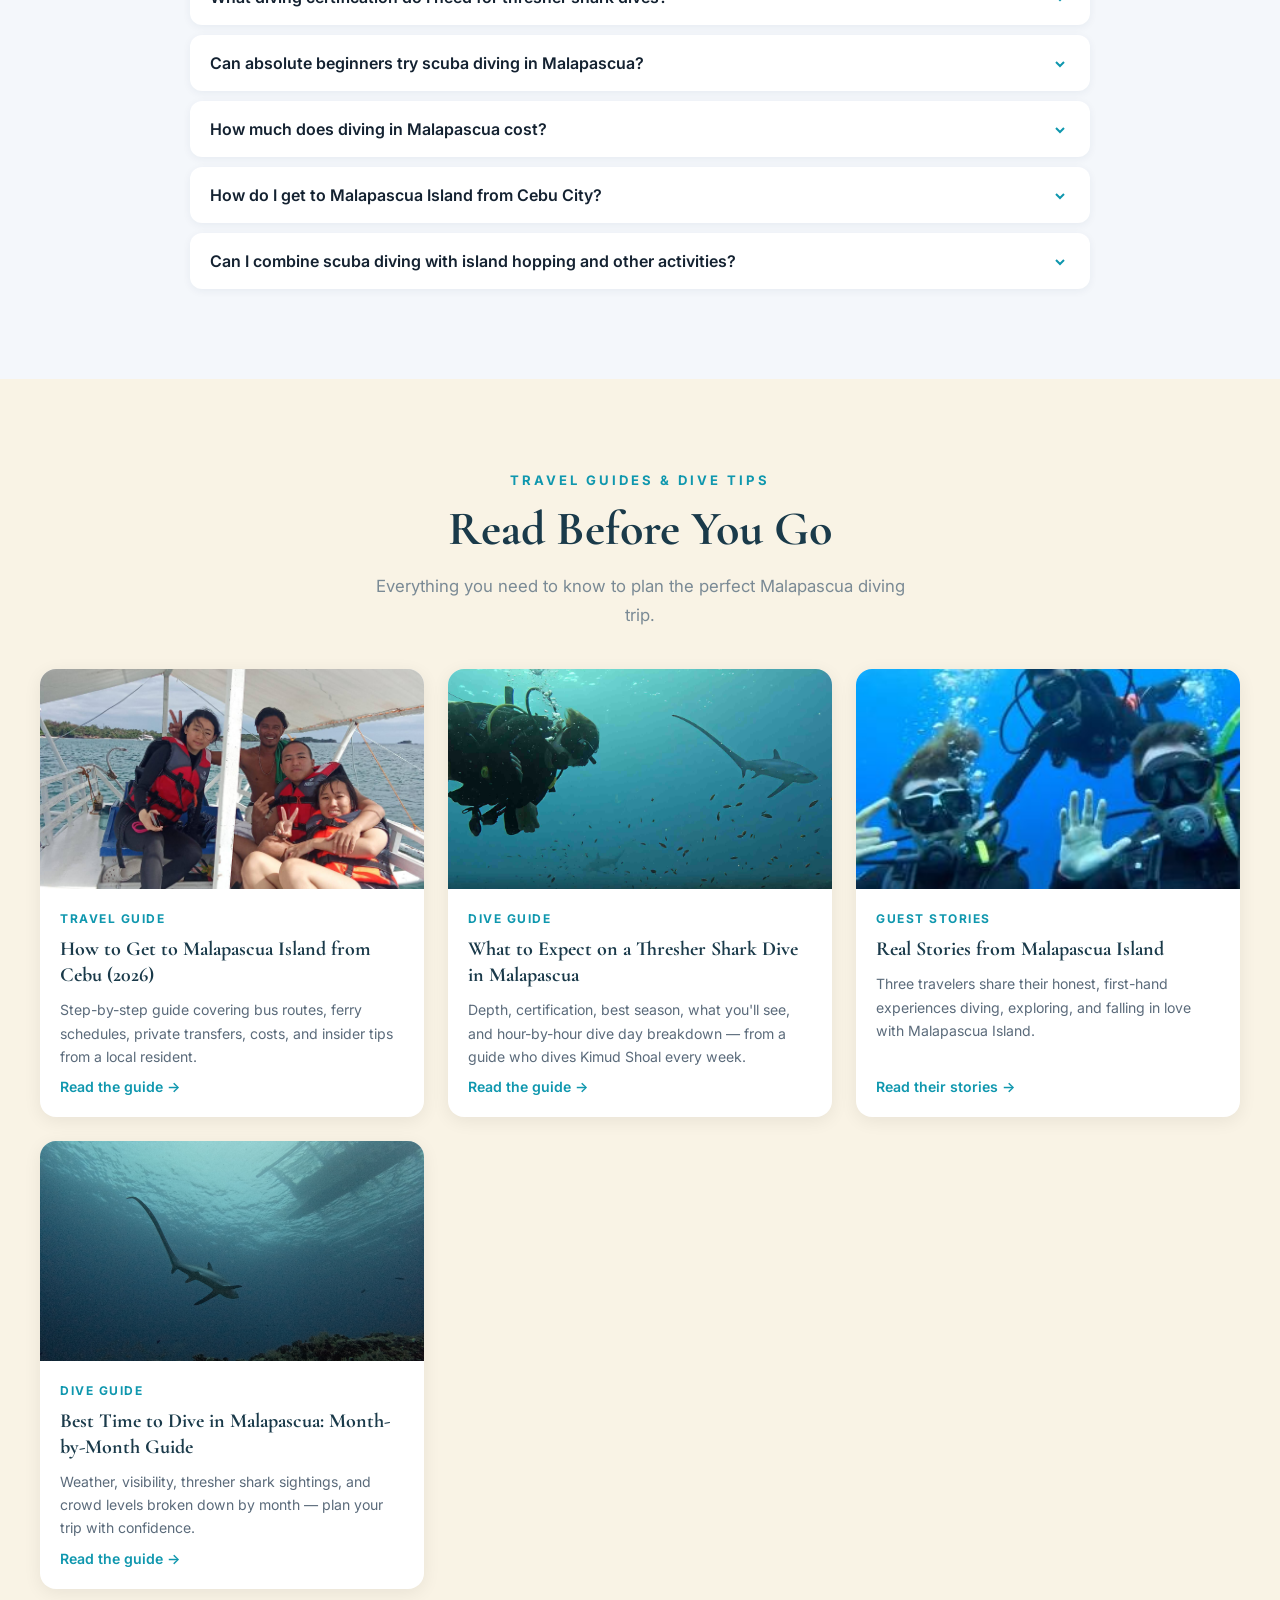
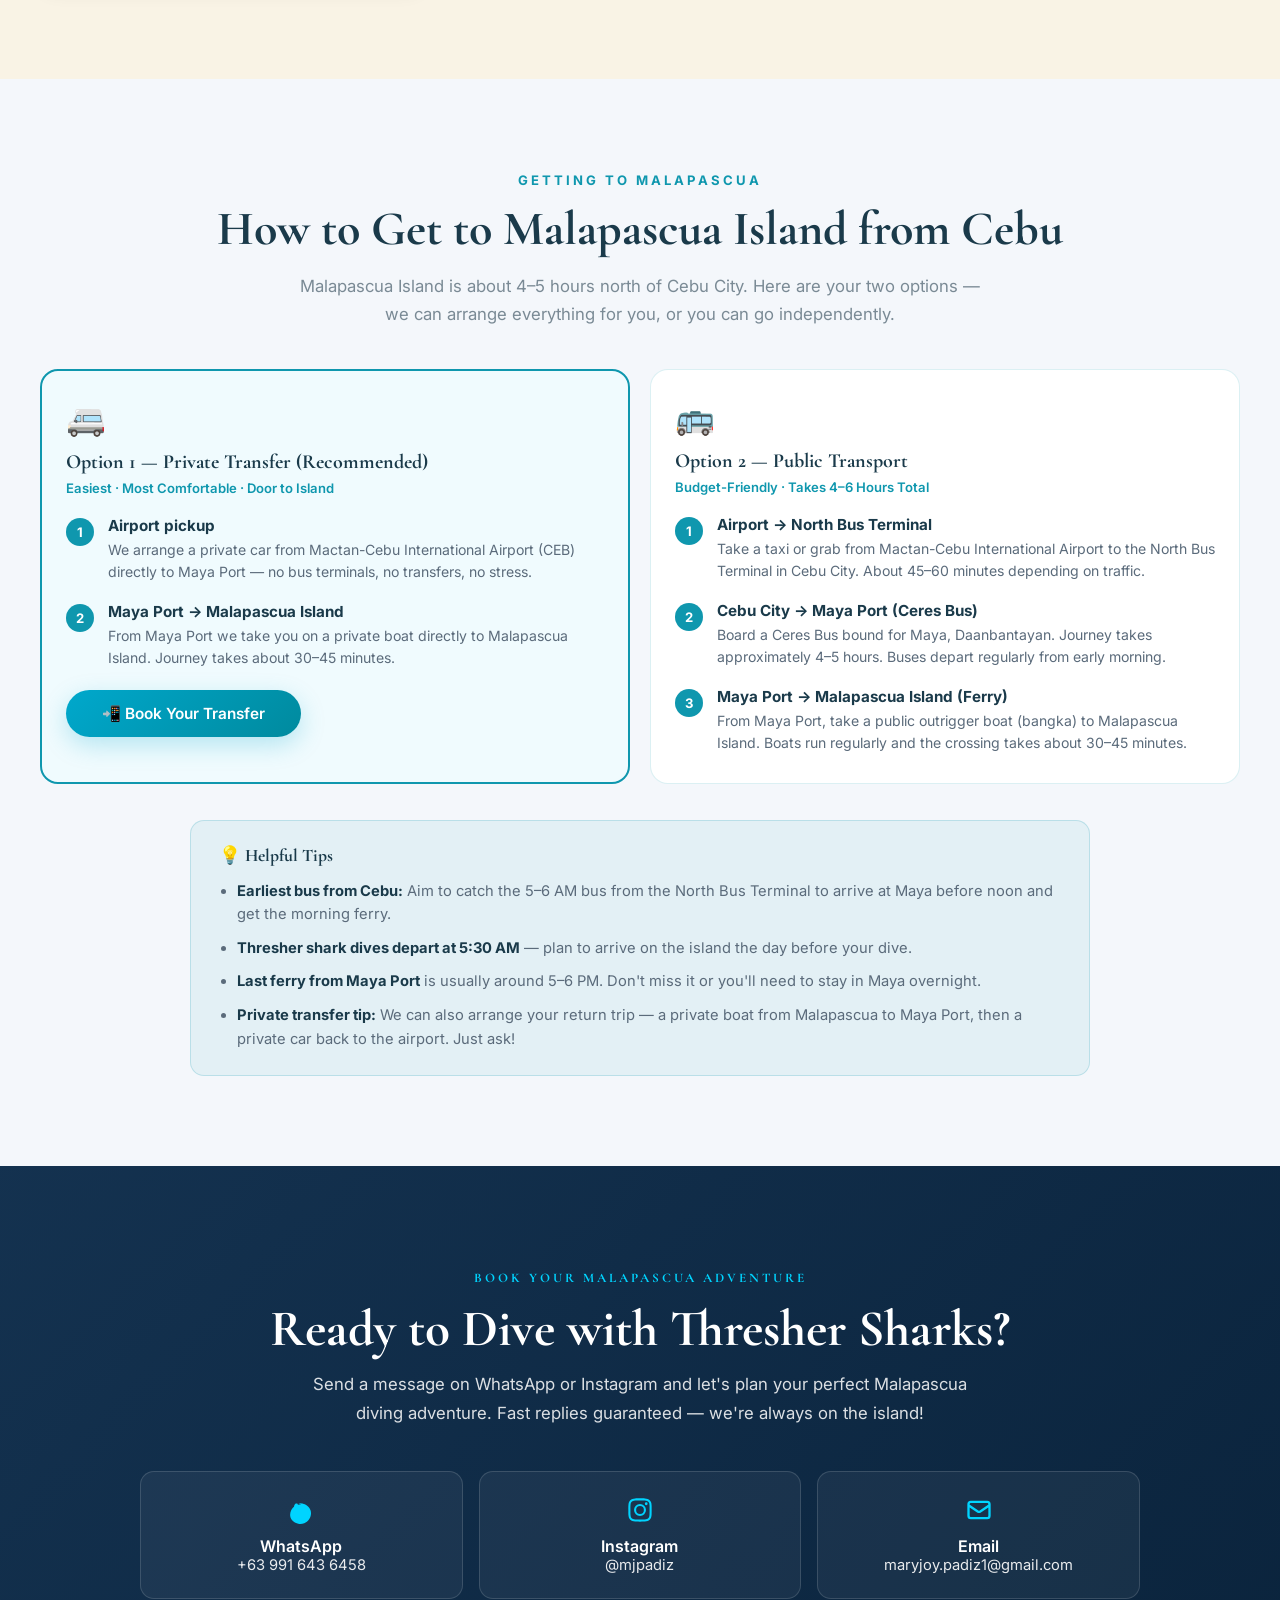
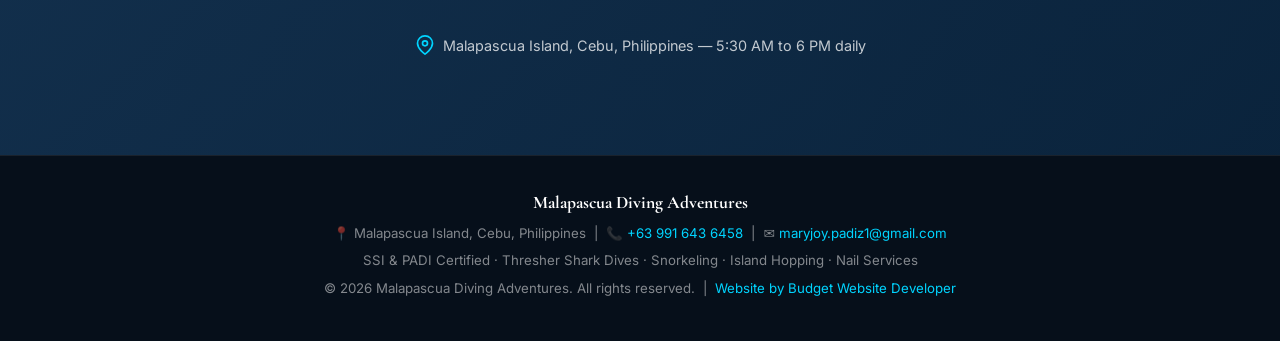
==== commit 9c08ab13: "Update index.html" ====
--- a/index.html
+++ b/index.html
@@ -733,7 +733,7 @@
           </figure>
 
           <figure class="gallery-item">
-            <img src="DiveBuddy1.jpg" alt="Two scuba divers underwater at Malapascua Island dive site, Cebu Philippines" loading="lazy" width="800" height="800">
+            <img src="DiveBuddy1.JPG" alt="Two scuba divers underwater at Malapascua Island dive site, Cebu Philippines" loading="lazy" width="800" height="800">
             <figcaption>Dive buddies at Malapascua</figcaption>
           </figure>
 
@@ -743,7 +743,7 @@
           </figure>
 
           <figure class="gallery-item">
-            <img src="diver1.jpg" alt="Solo scuba diver hovering over coral reef at Malapascua Island Cebu Philippines" loading="lazy" width="800" height="1000">
+            <img src="diver1.JPG" alt="Solo scuba diver hovering over coral reef at Malapascua Island Cebu Philippines" loading="lazy" width="800" height="1000">
             <figcaption>Coral reef diving, Malapascua</figcaption>
           </figure>
 
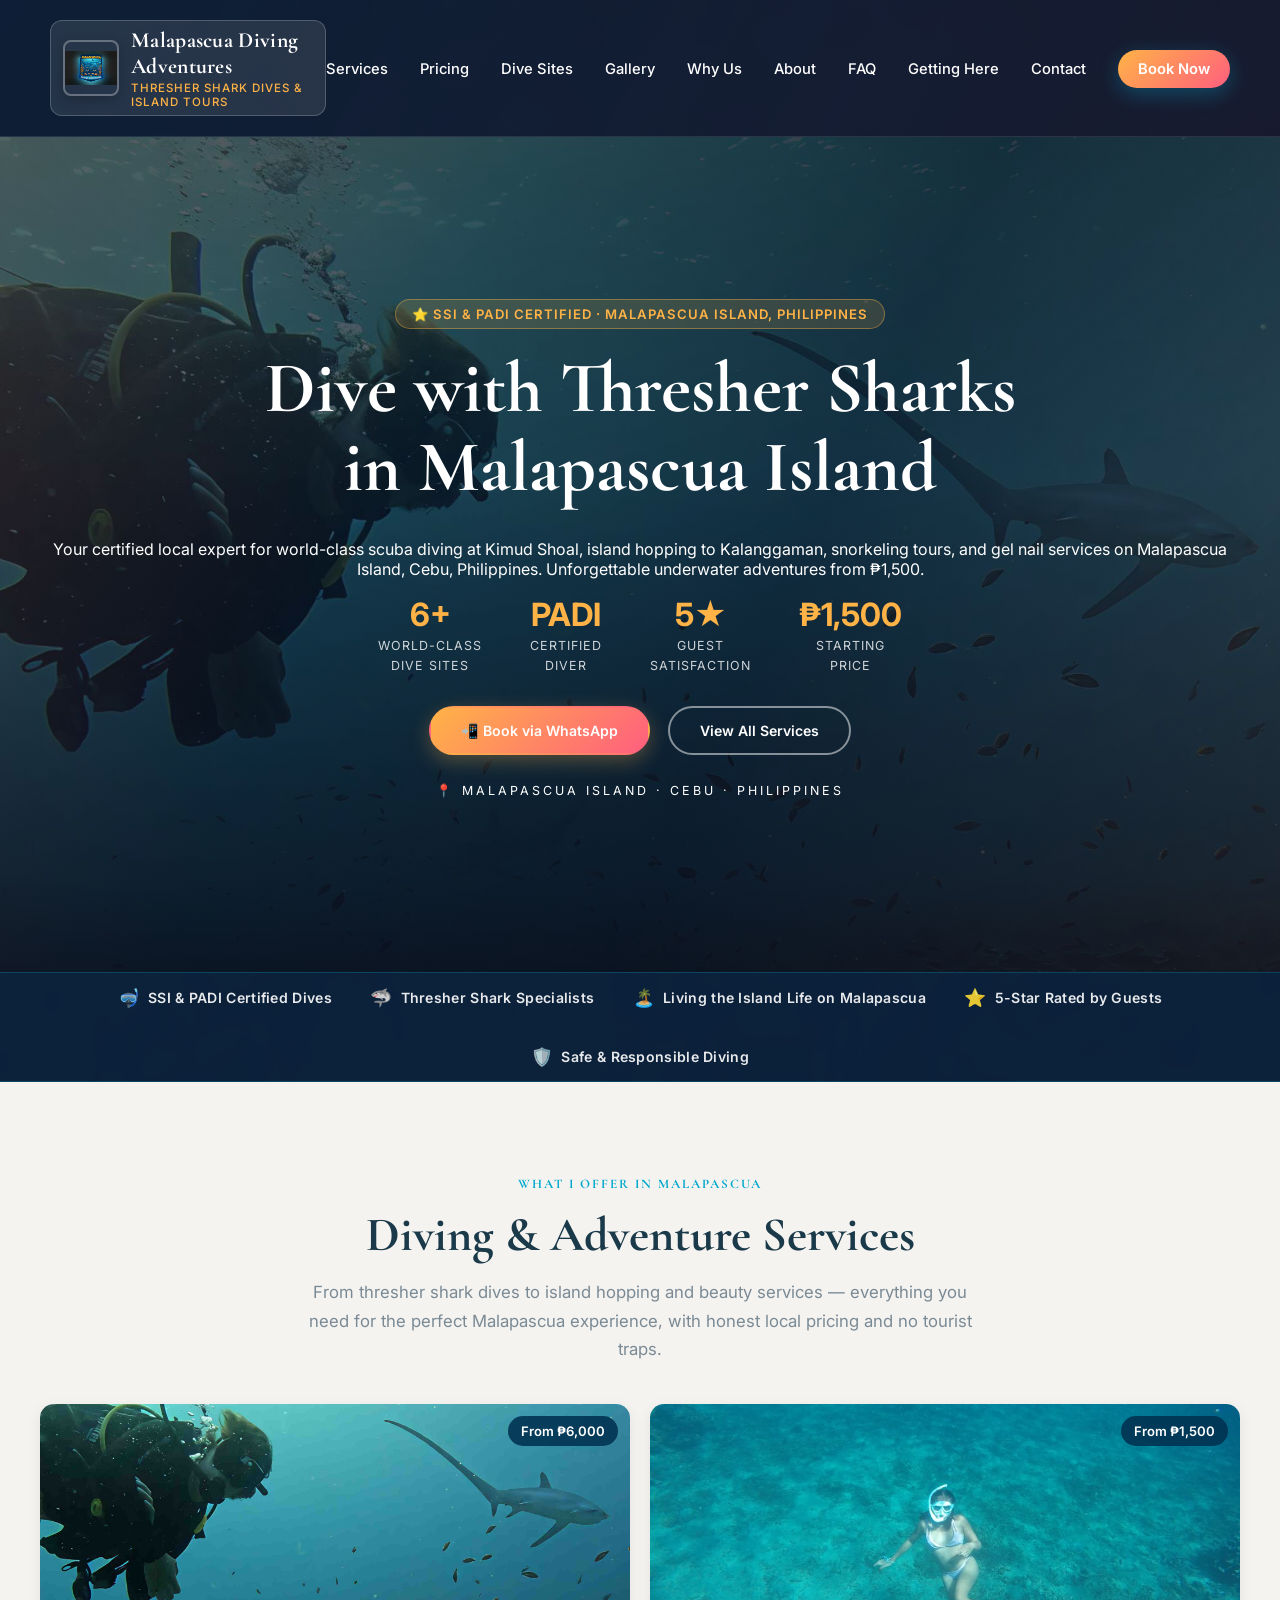
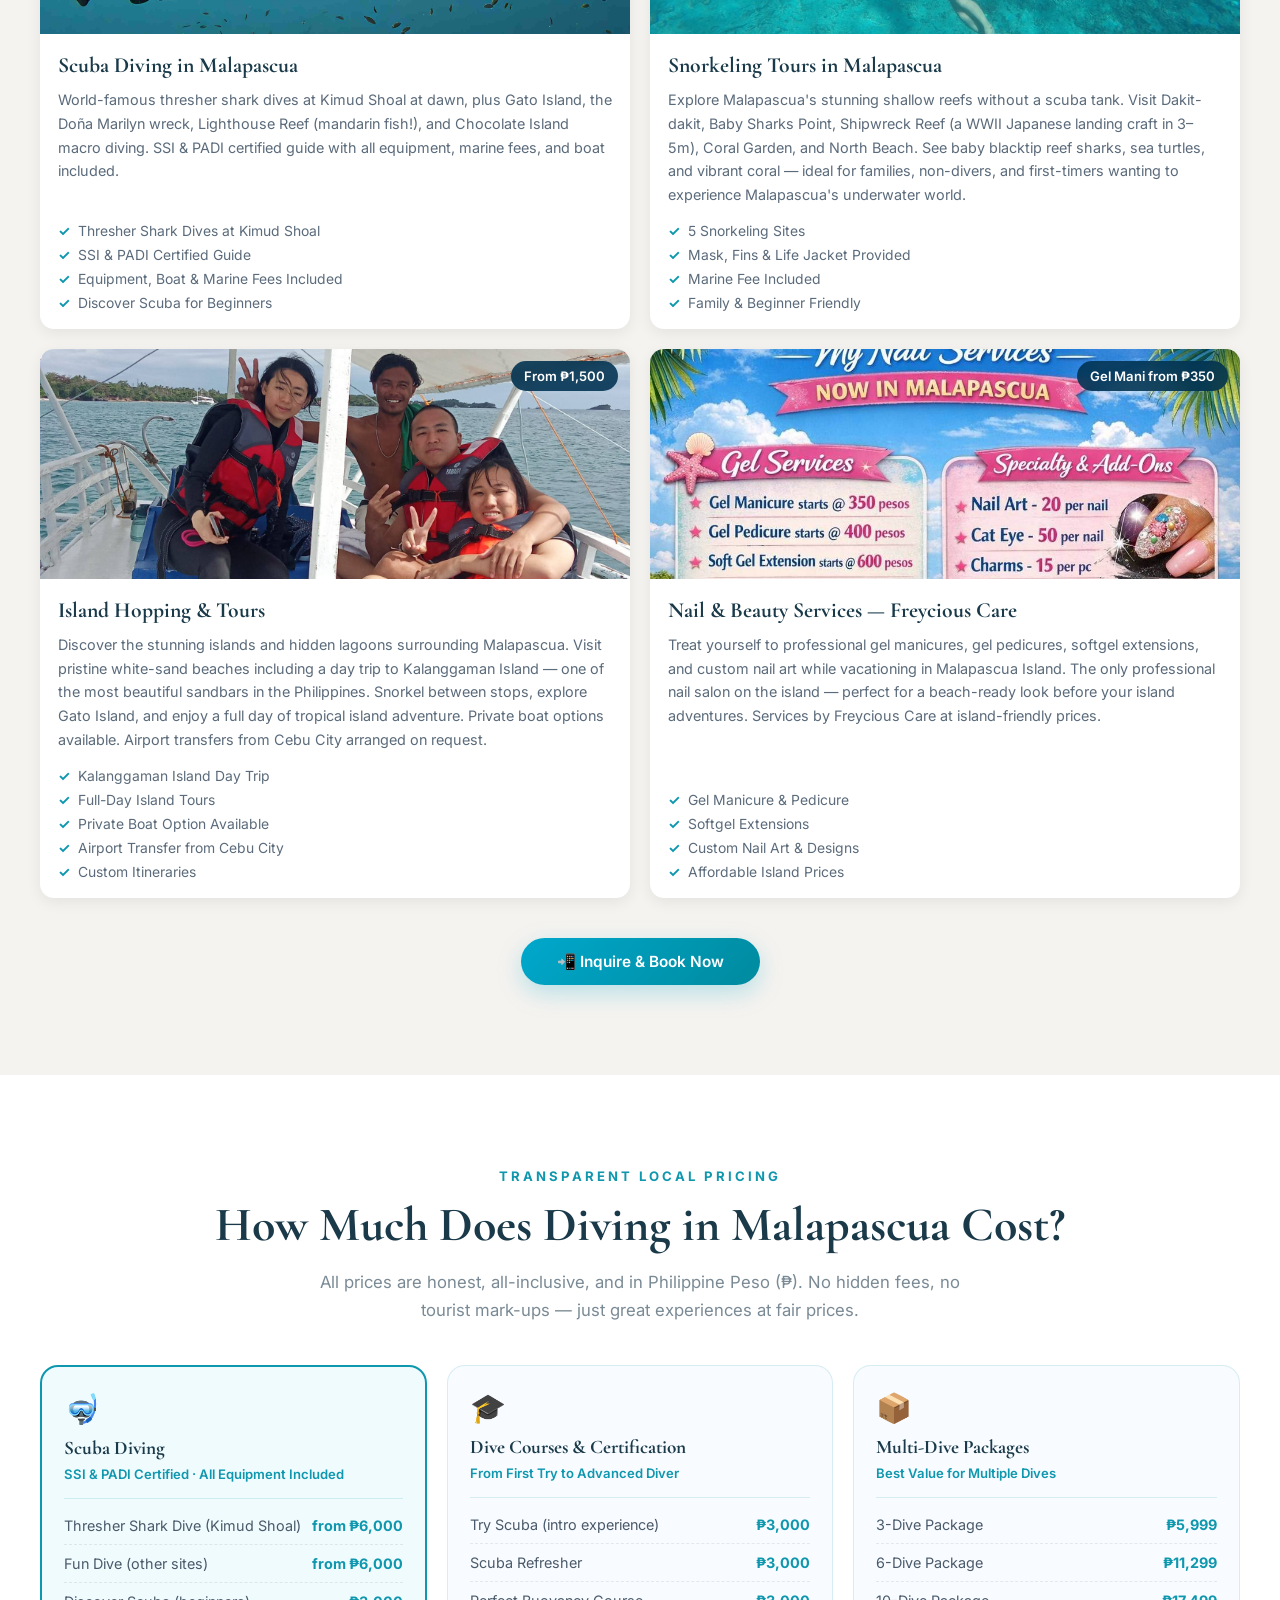
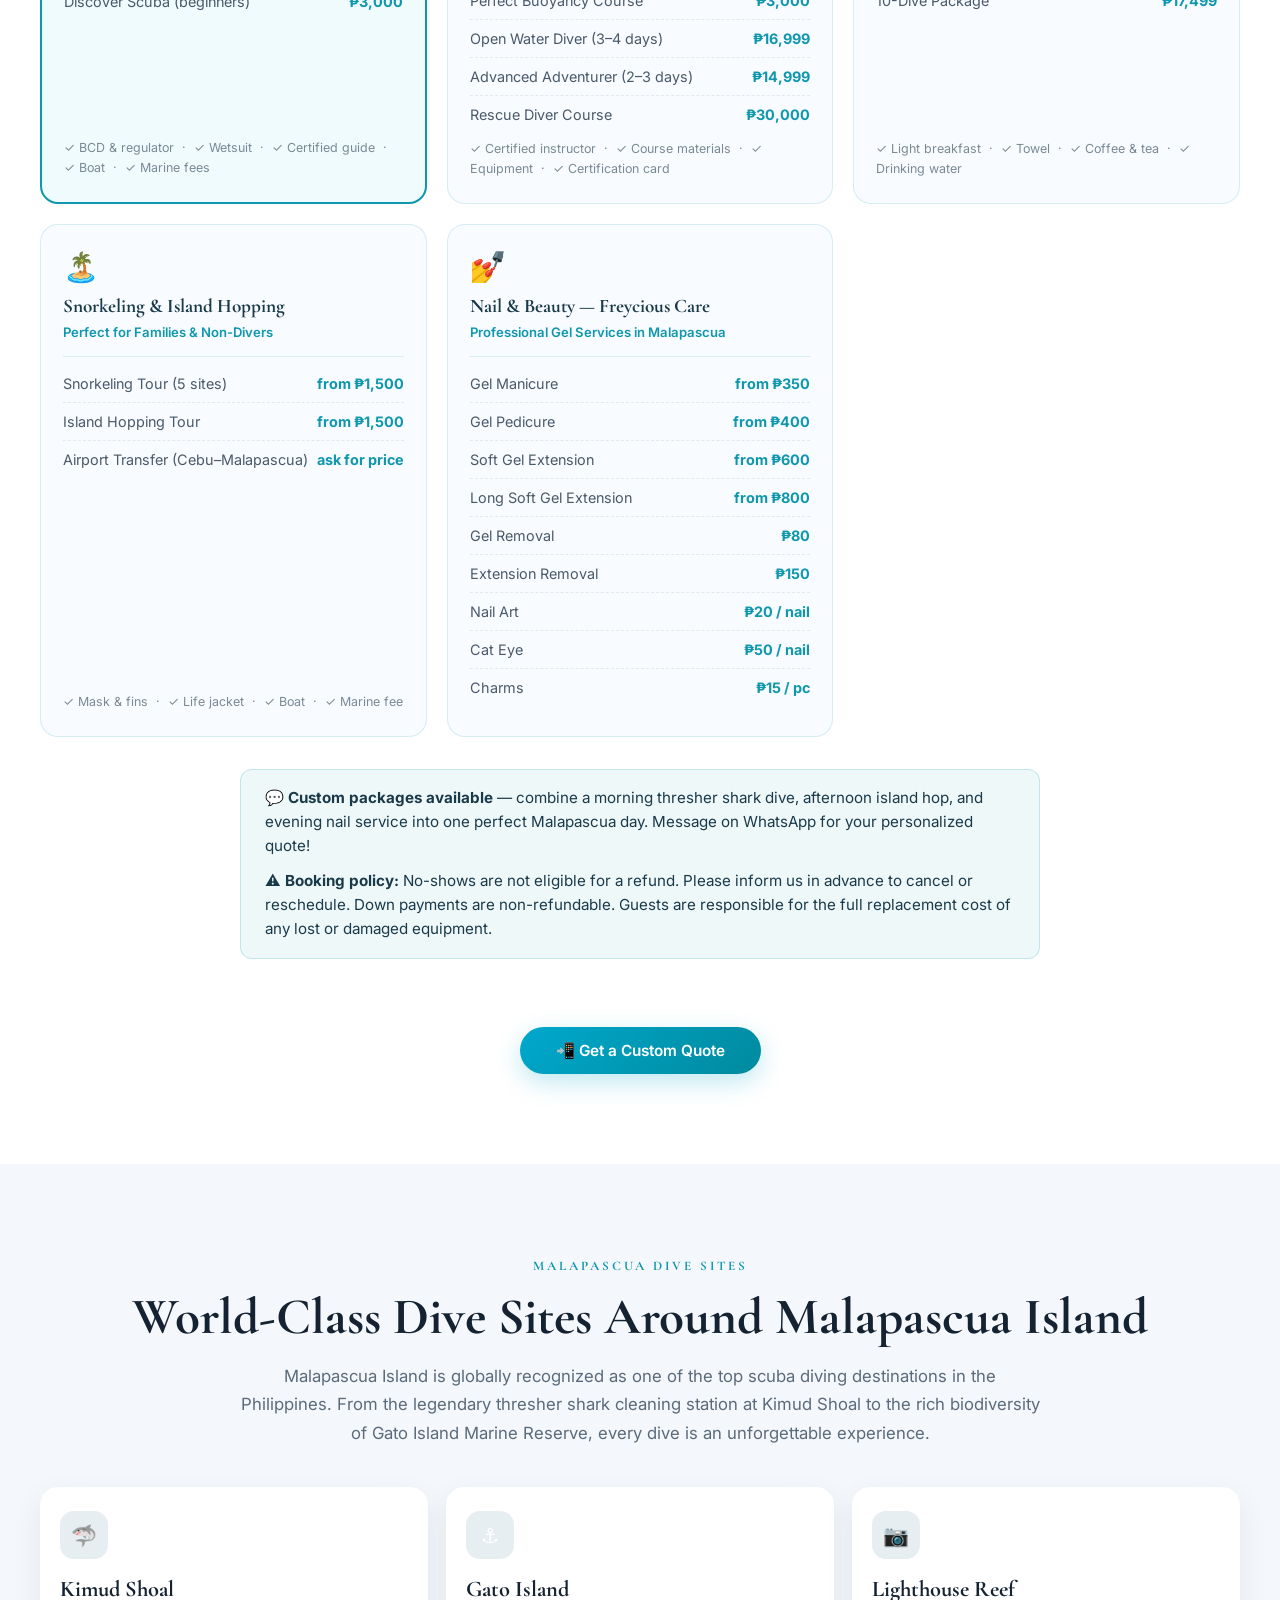
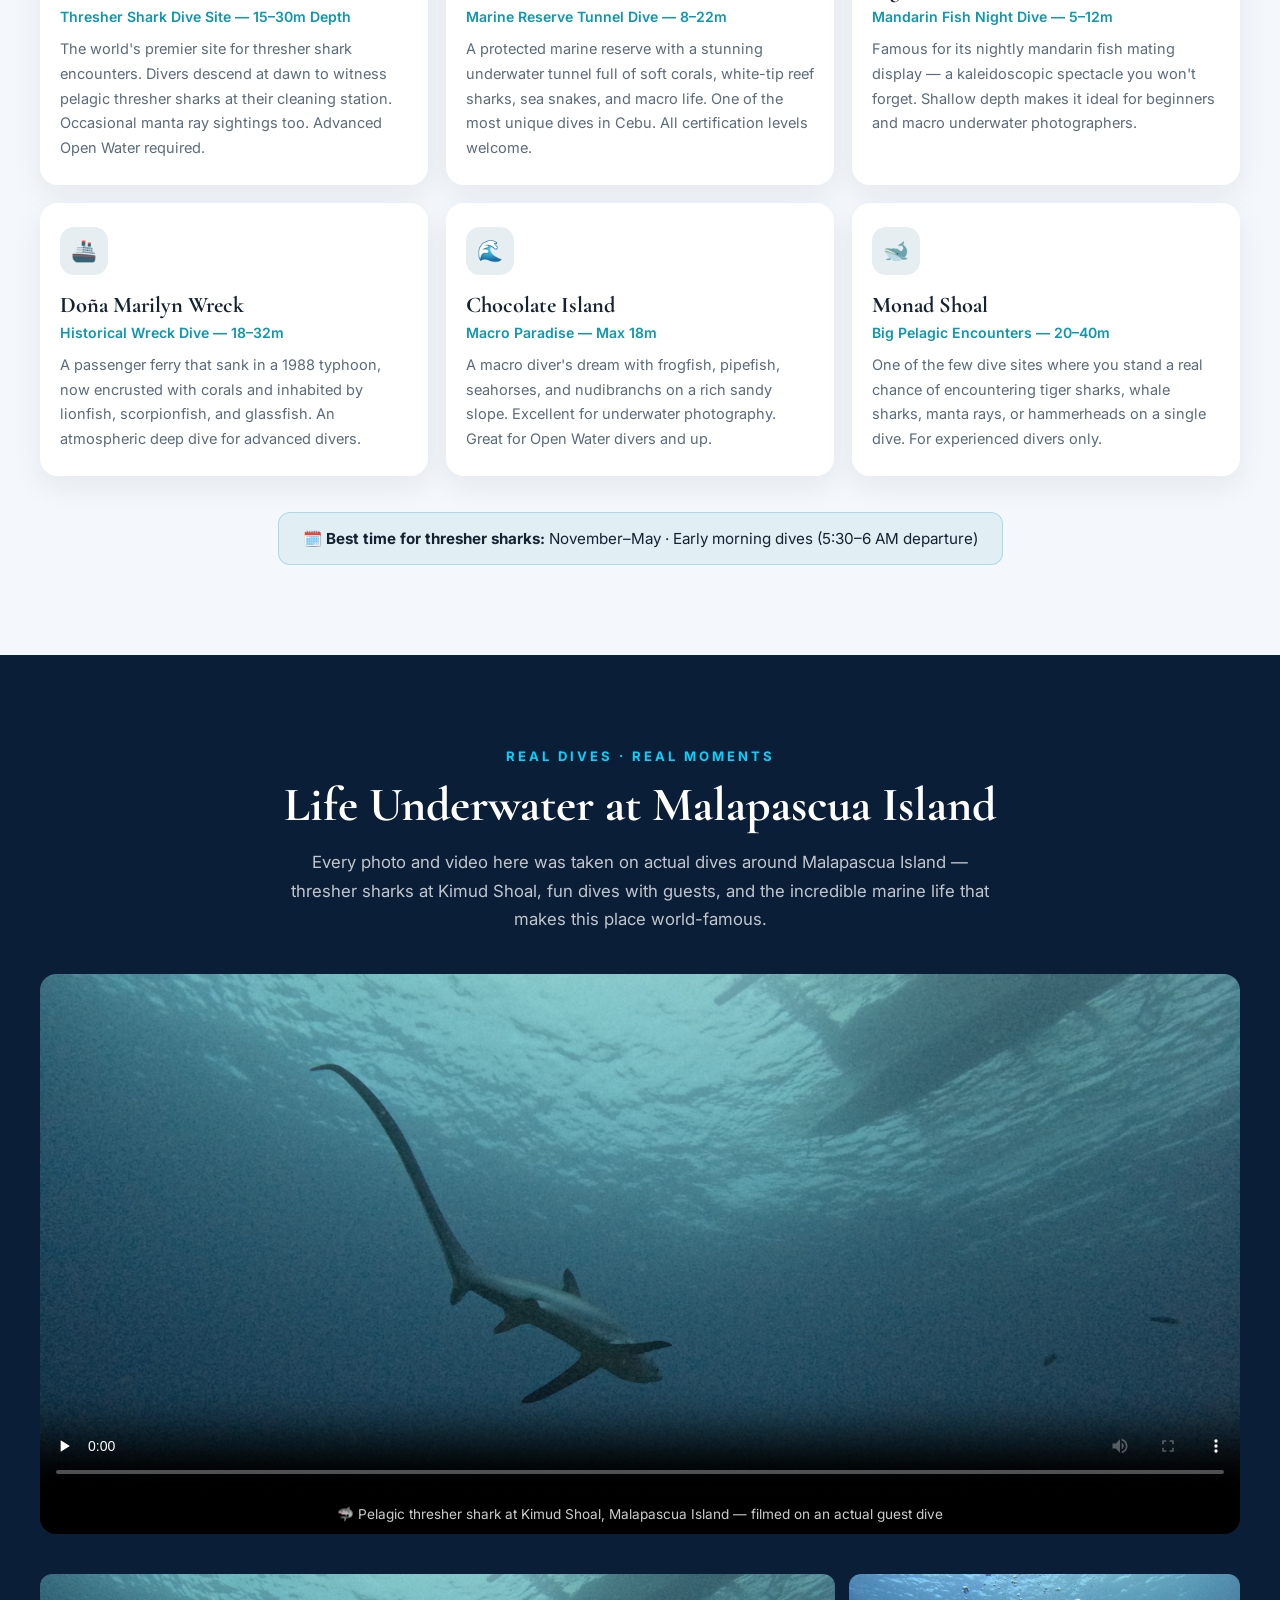
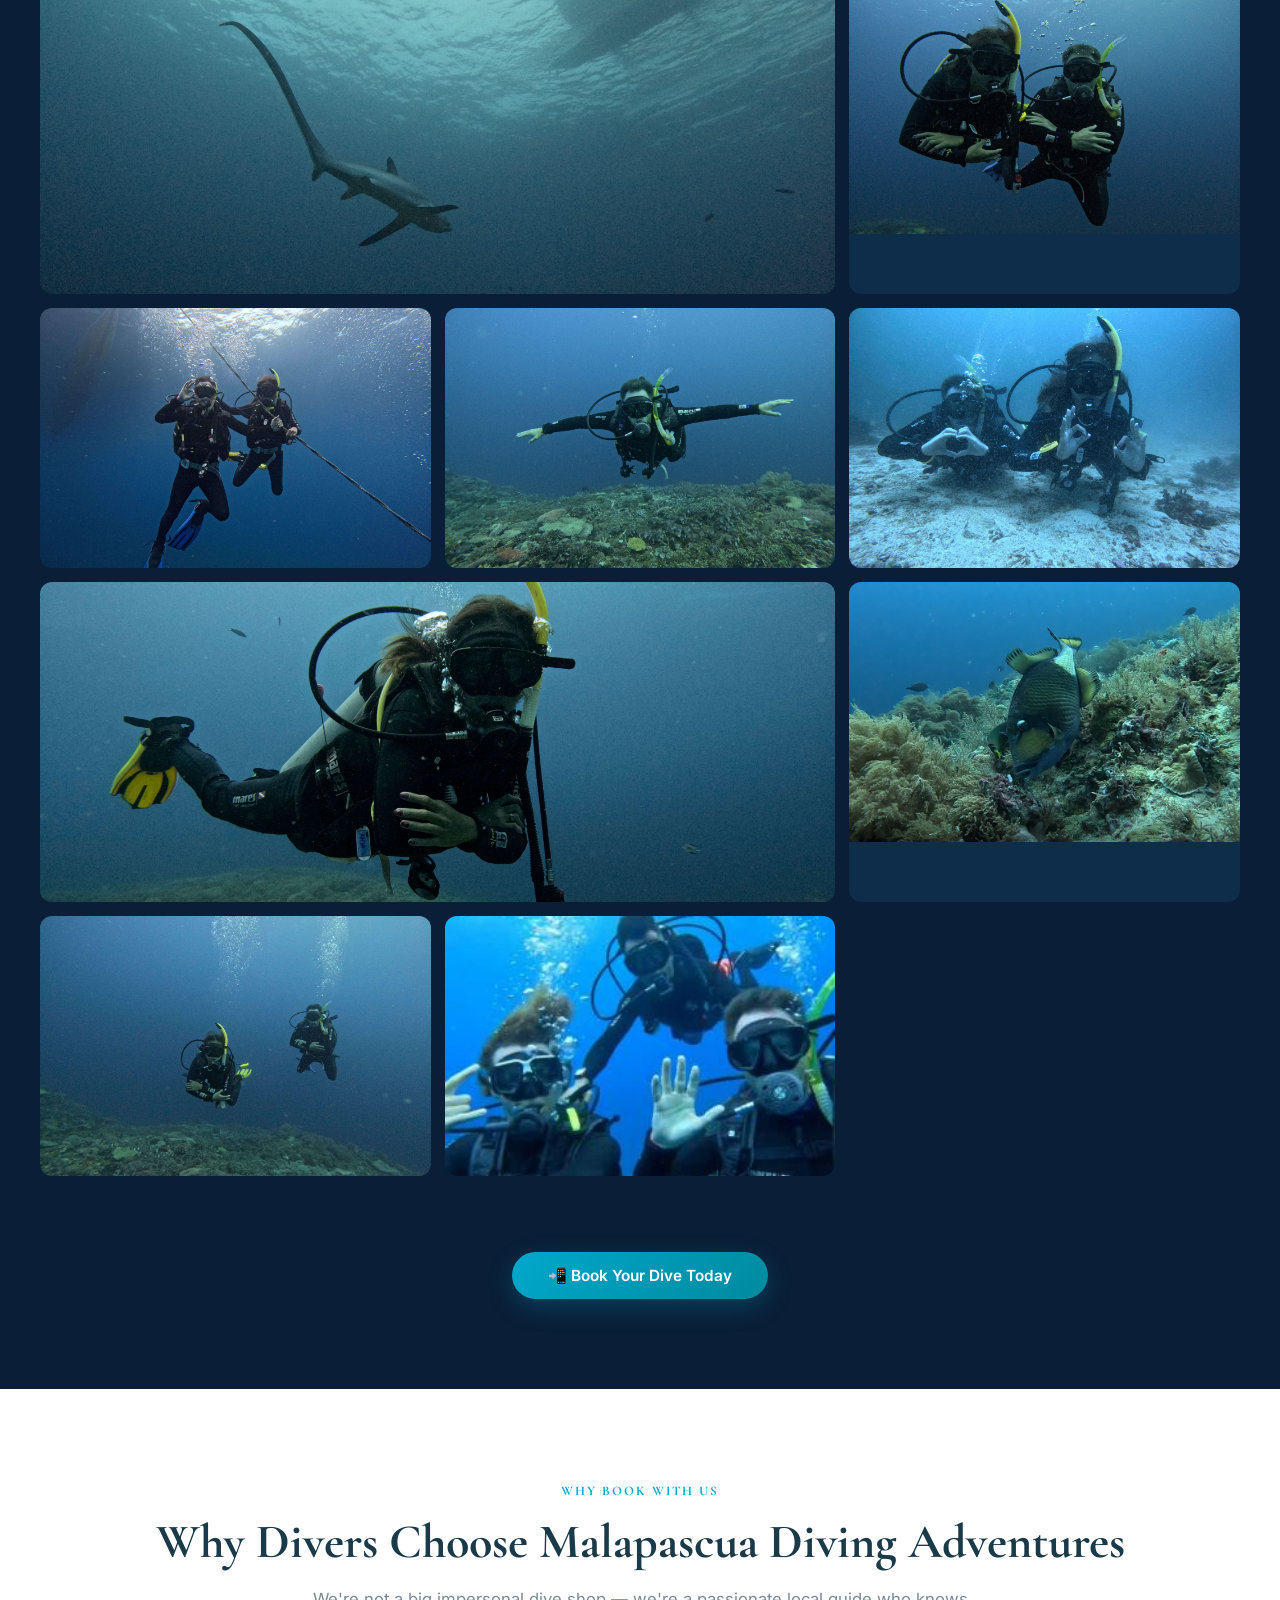
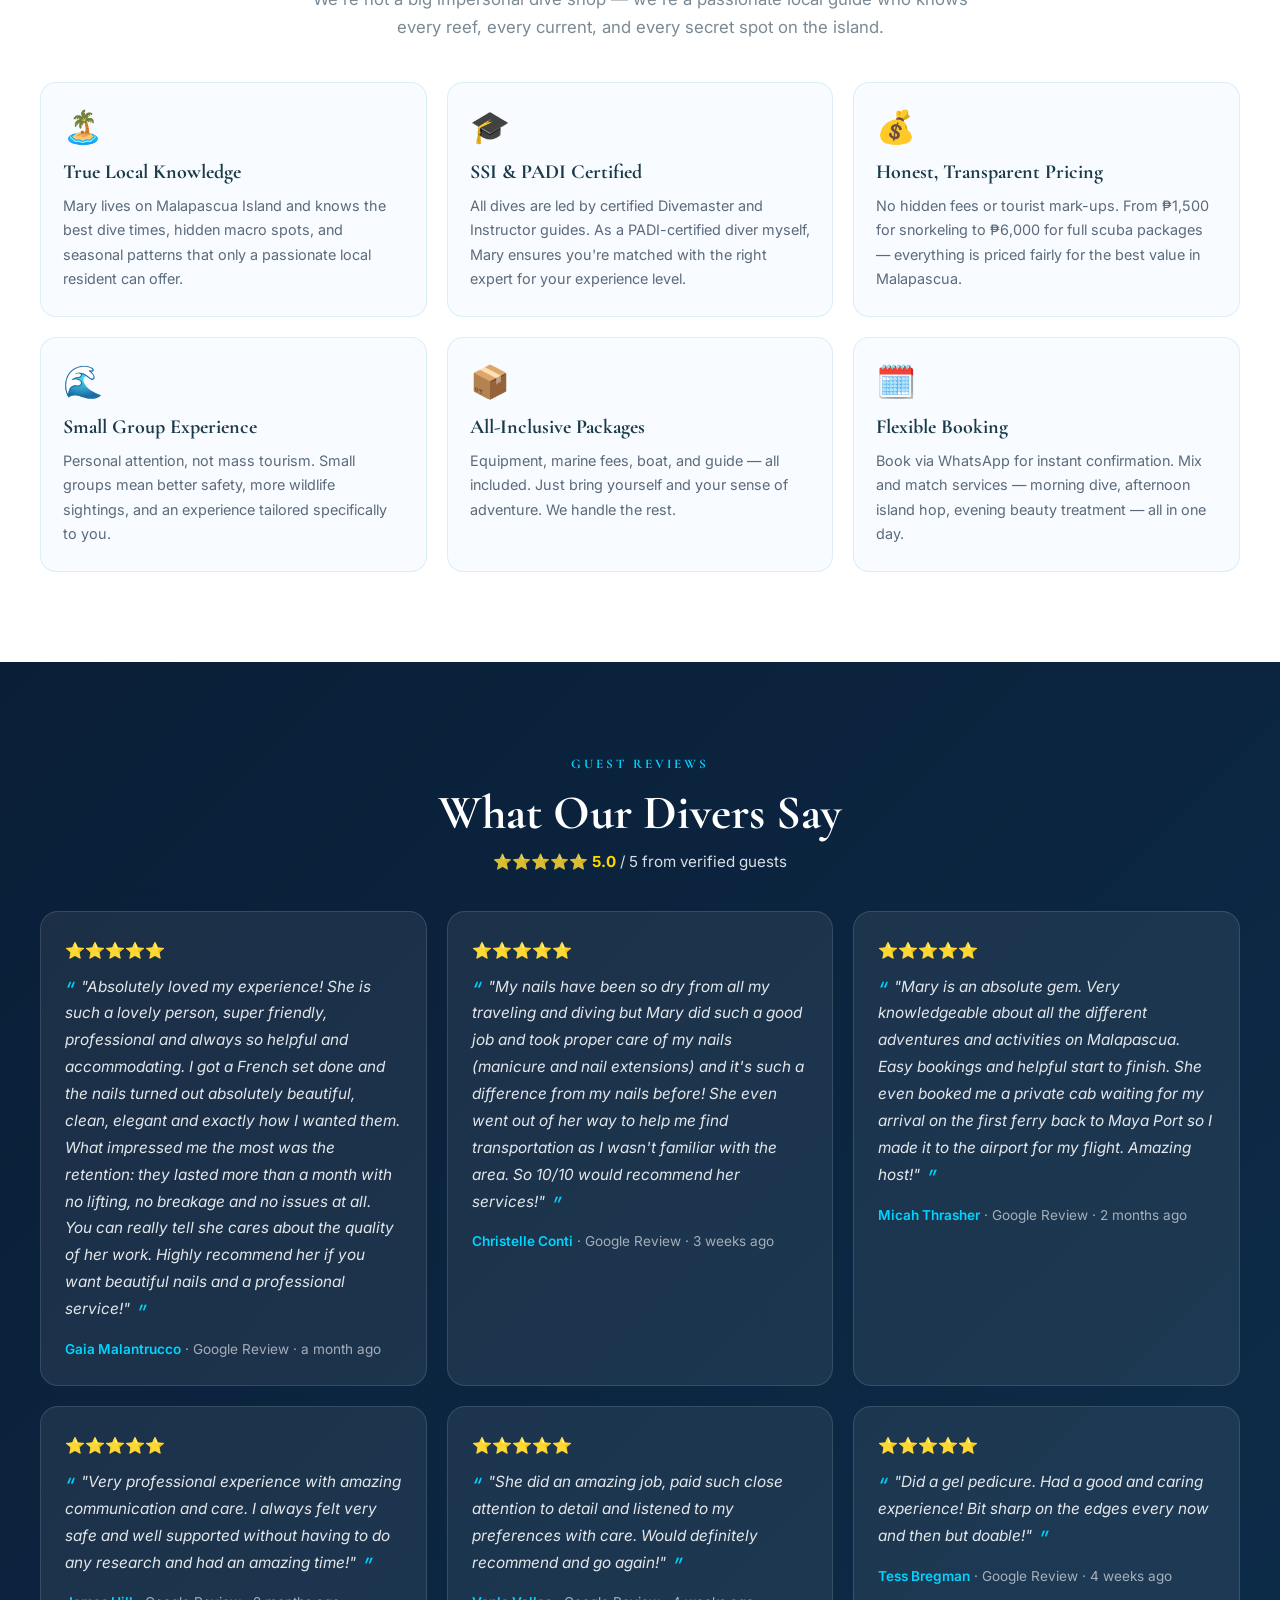
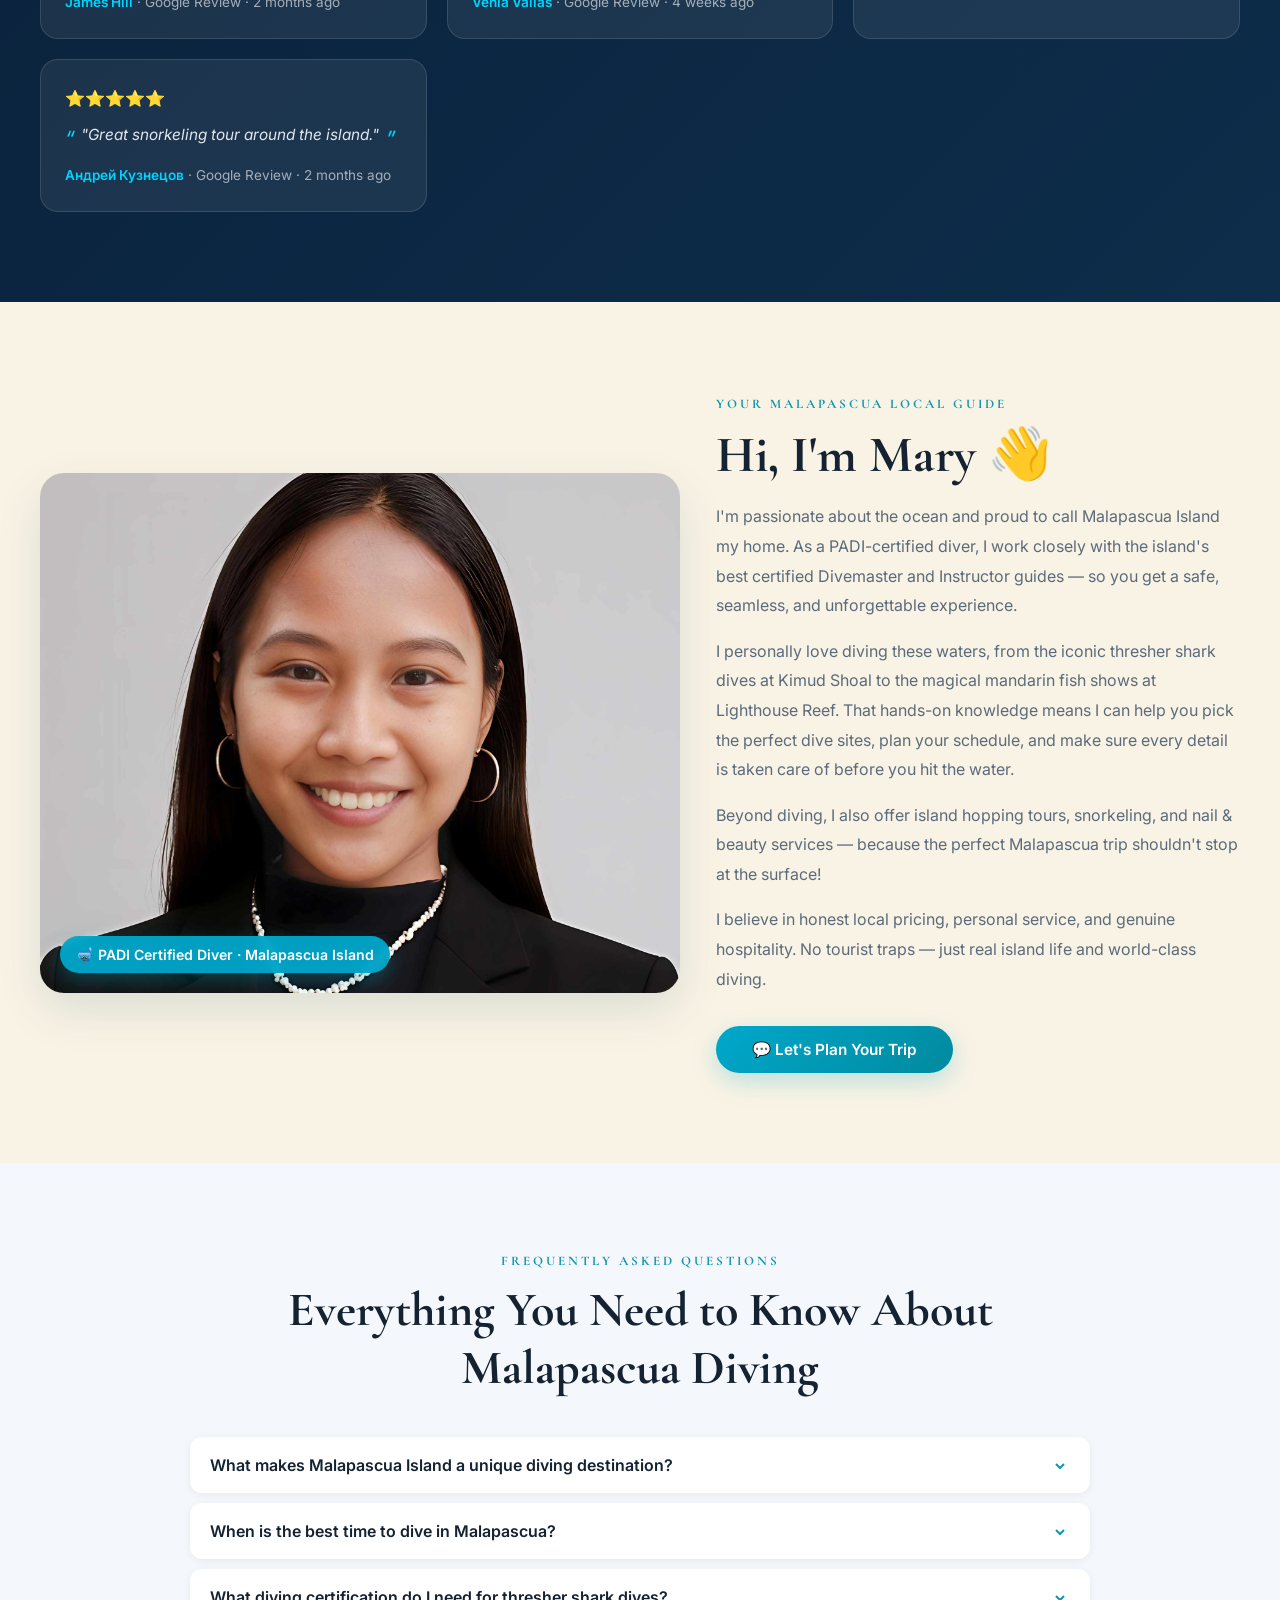
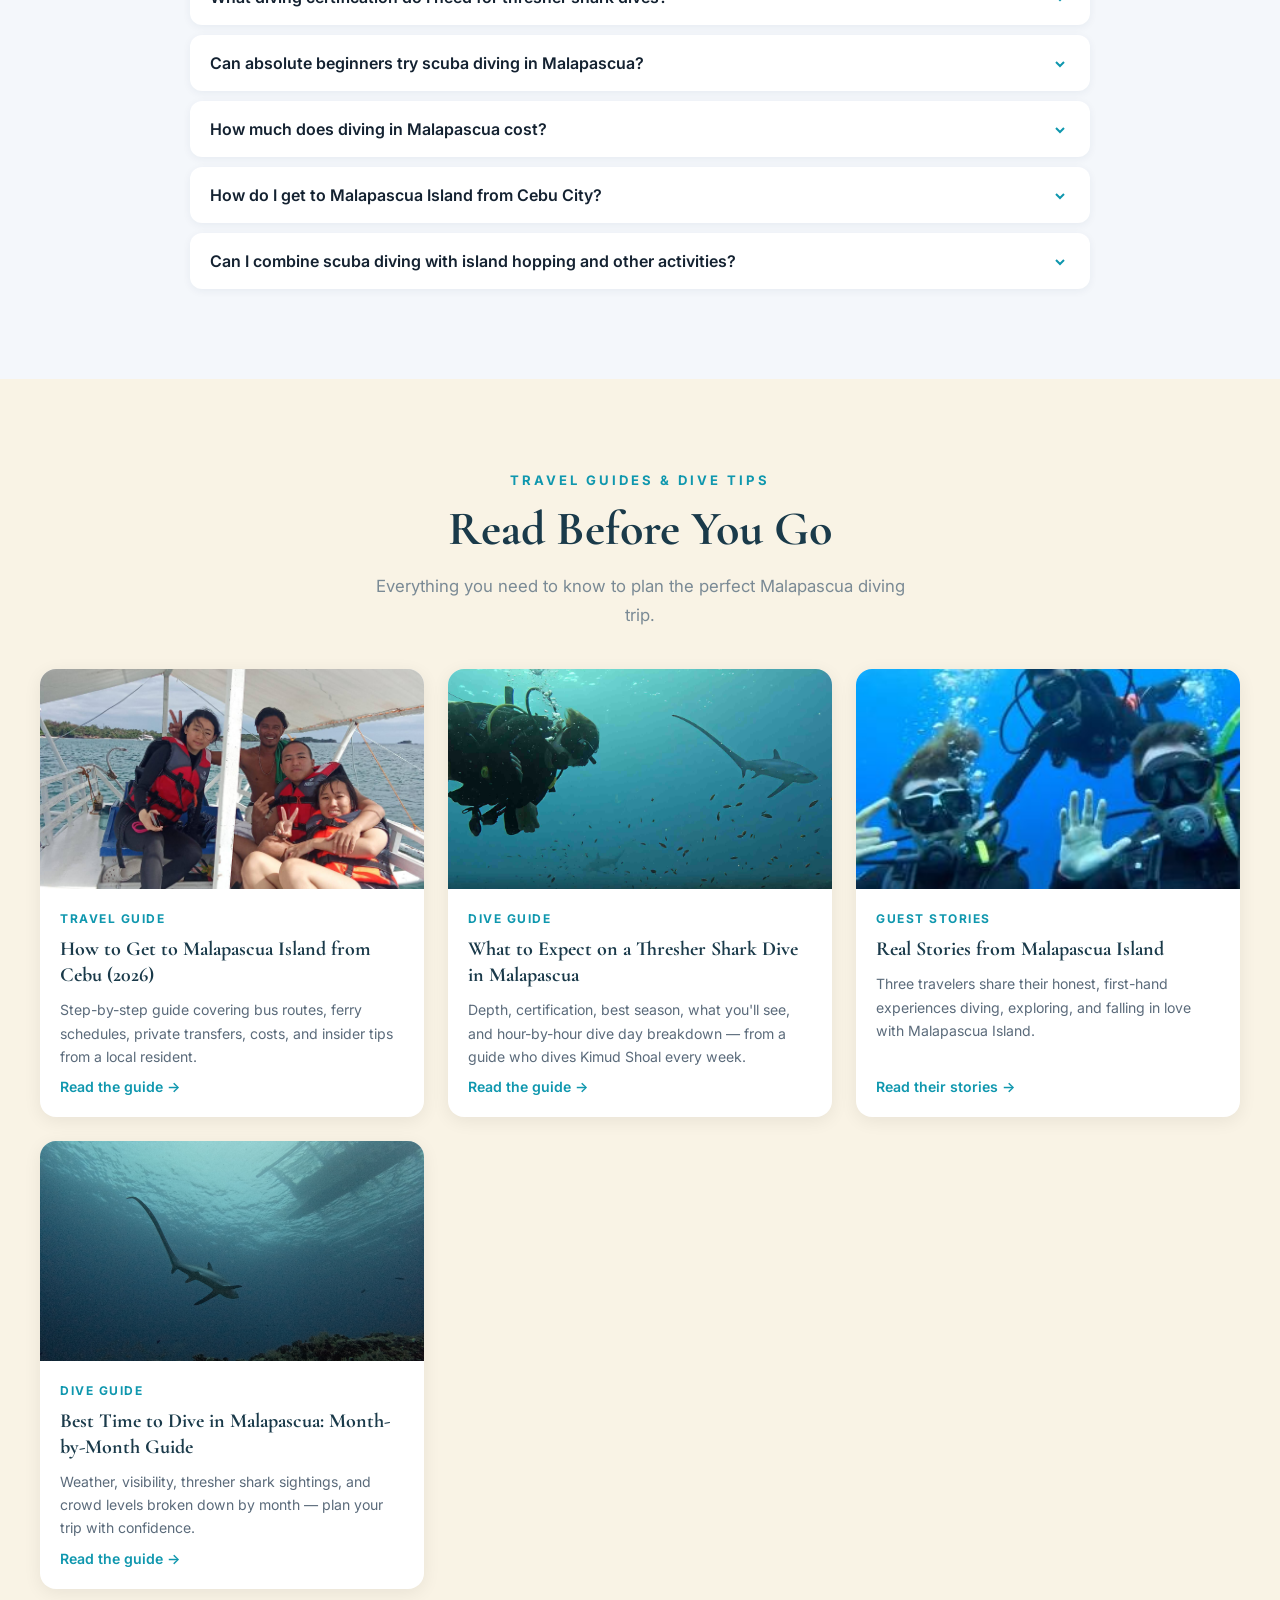
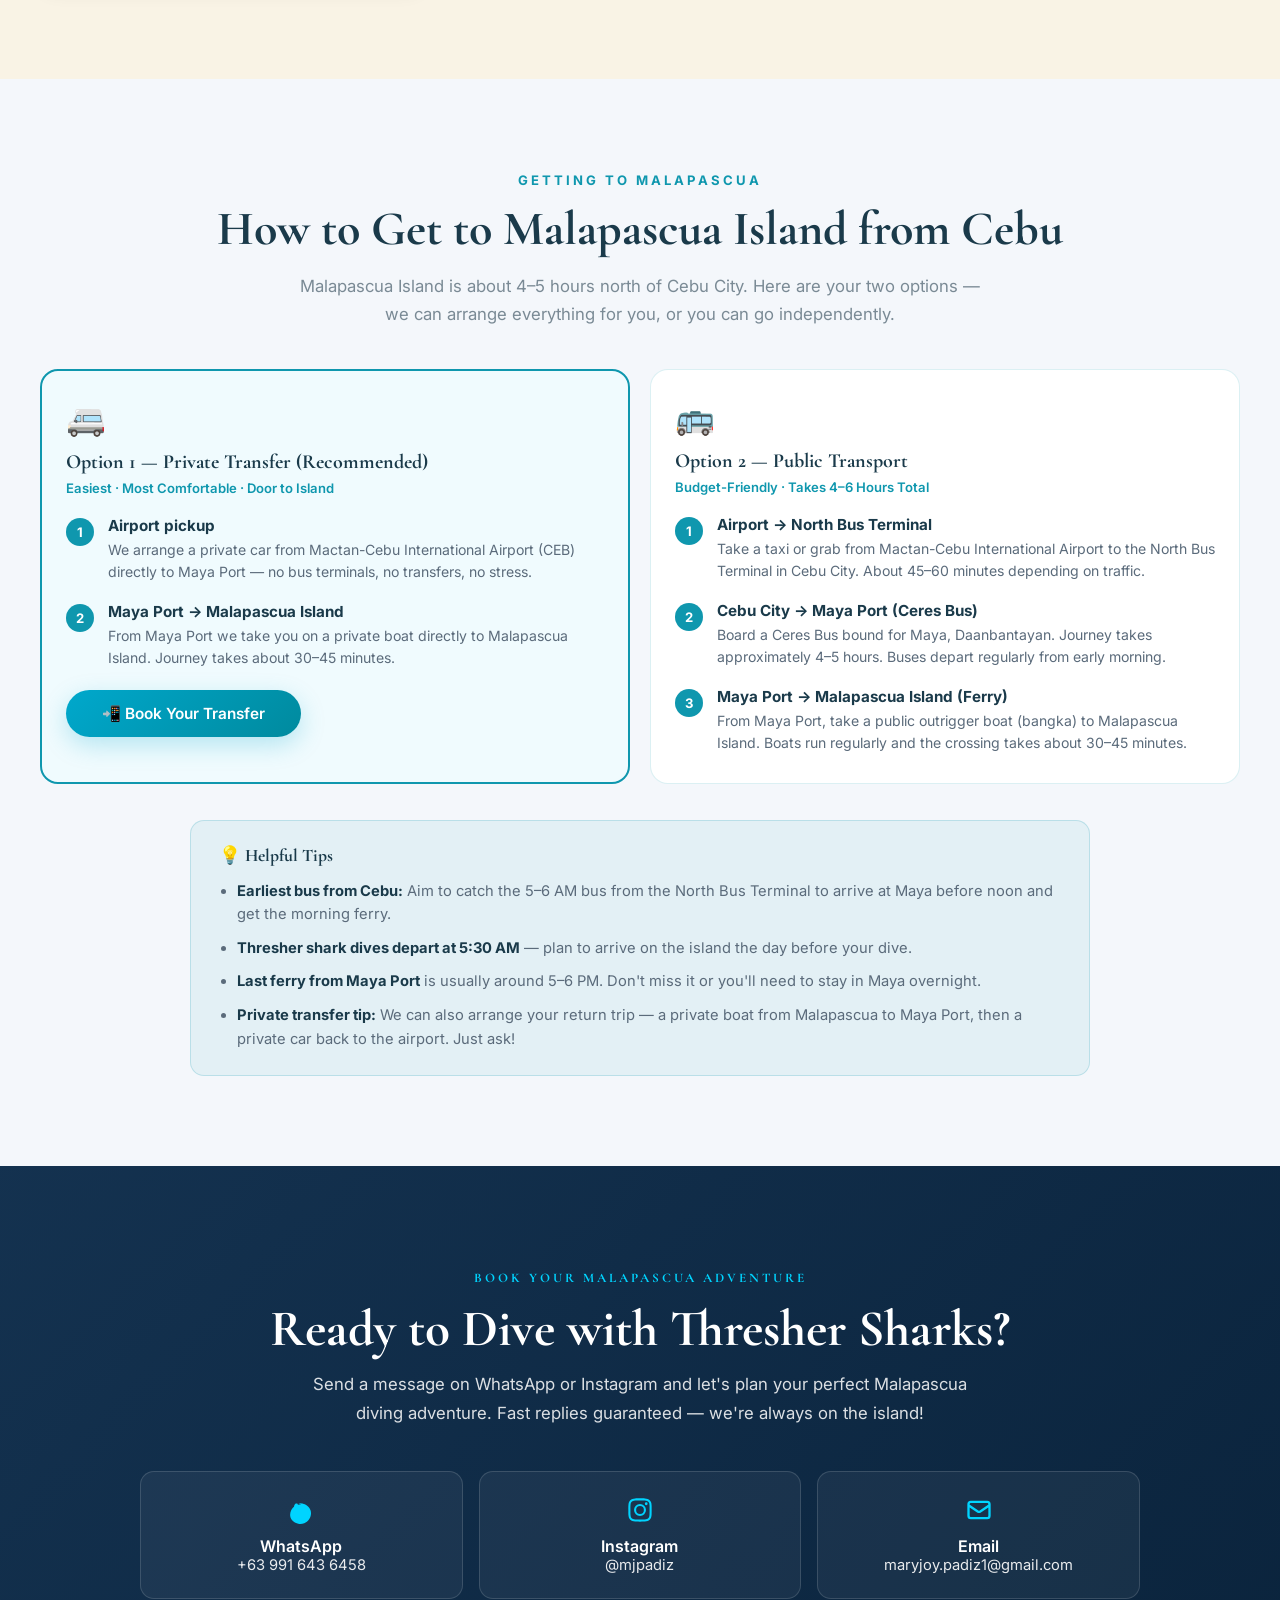
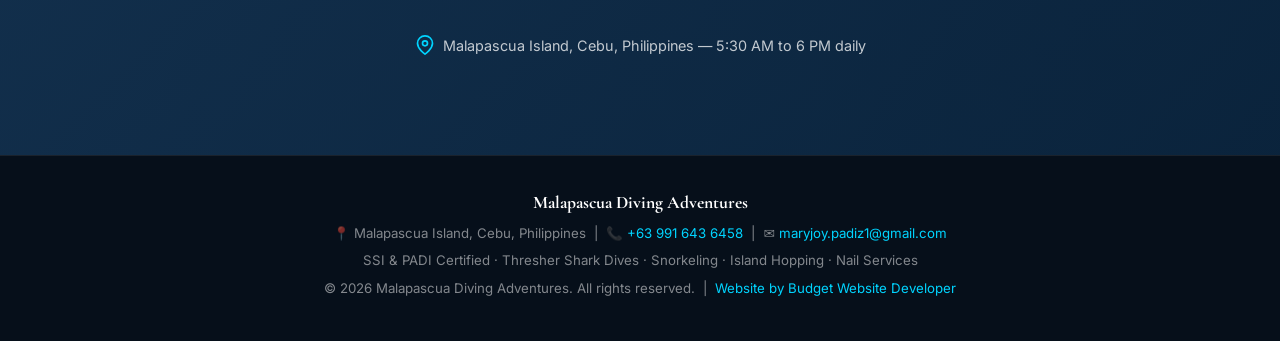
==== commit cc249eb4: "Update index.html" ====
--- a/index.html
+++ b/index.html
@@ -313,14 +313,14 @@
       display:flex;justify-content:space-between;align-items:center;
       padding:clamp(10px,2vw,20px) clamp(16px,4vw,50px);
       backdrop-filter:blur(20px);-webkit-backdrop-filter:blur(20px);
-      background:rgba(10,30,55,.88);
+      background:linear-gradient(120deg, rgba(10,26,48,.92), rgba(20,20,40,.9));
       border-bottom:1px solid rgba(255,255,255,.1);
     }
     .logo{display:flex;align-items:center;gap:12px;padding:6px 12px;background:rgba(255,255,255,.1);border-radius:12px;border:1px solid rgba(255,255,255,.2);text-decoration:none;}
     .logo img{width:clamp(36px,6vw,56px);height:clamp(36px,6vw,56px);border-radius:8px;border:2px solid rgba(255,255,255,.3);object-fit:contain;}
     .logo-text{display:flex;flex-direction:column;gap:2px;}
     .logo-text h1{margin:0;font-size:clamp(.85rem,2vw,1.35rem);font-weight:700;color:#fff;letter-spacing:.3px;}
-    .logo-tagline{font-size:clamp(.55rem,1.2vw,.72rem);color:#00d4ff;font-weight:500;letter-spacing:1px;text-transform:uppercase;}
+    .logo-tagline{font-size:clamp(.55rem,1.2vw,.72rem);color:#ffb347;font-weight:500;letter-spacing:1px;text-transform:uppercase;}
     #nav-toggle{position:absolute;opacity:0;pointer-events:none;}
     .hamburger{display:none;flex-direction:column;cursor:pointer;gap:5px;z-index:101;padding:4px;background:none;border:none;}
     .hamburger span{width:26px;height:3px;background:#fff;border-radius:2px;transition:transform .3s,opacity .3s;}
@@ -330,29 +330,47 @@
     nav{flex:1;}
     nav ul{list-style:none;display:flex;justify-content:flex-end;align-items:center;gap:clamp(14px,2.5vw,32px);margin:0;padding:0;}
     nav ul li a{color:#fff;text-decoration:none;font-size:clamp(.82rem,1.2vw,.92rem);font-weight:500;transition:color .2s;white-space:nowrap;}
-    nav ul li a:hover,nav ul li a:focus-visible{color:#00d4ff;}
-    nav ul li.button a{background:linear-gradient(135deg,#00d4ff,#0099cc);color:#fff;padding:10px 20px;border-radius:25px;font-weight:600;}
+    nav ul li a:hover,nav ul li a:focus-visible{color:#ffb347;}
+    nav ul li.button a{background:linear-gradient(135deg,#ffb347,#ff5f7e);color:#fff;padding:10px 20px;border-radius:25px;font-weight:600;}
 
     /* HERO */
     .hero{
+      position:relative;
+      isolation:isolate;
+      overflow:hidden;
       display:flex;flex-direction:column;align-items:center;justify-content:center;
       min-height:calc(100svh - 65px);
       padding:clamp(40px,8vw,80px) clamp(16px,5vw,40px);
       text-align:center;
+      background:#08182c;
     }
-    .hero-badge{display:inline-flex;align-items:center;gap:8px;background:rgba(0,212,255,.15);border:1px solid rgba(0,212,255,.4);border-radius:30px;padding:6px 16px;margin-bottom:20px;font-size:.82rem;font-weight:600;letter-spacing:1px;text-transform:uppercase;color:#00d4ff;}
+    .hero-video{
+      position:absolute;inset:0;
+      width:100%;height:100%;
+      object-fit:cover;object-position:center 60%;
+      z-index:0;
+      filter:saturate(1.05) brightness(.9);
+    }
+    .hero-video-overlay{
+      position:absolute;inset:0;z-index:1;
+      background:
+        linear-gradient(180deg, rgba(6,16,32,.55) 0%, rgba(8,20,38,.45) 40%, rgba(10,15,30,.75) 100%),
+        linear-gradient(115deg, rgba(255,123,84,.28) 0%, rgba(10,20,40,.35) 32%, rgba(8,18,36,.55) 60%, rgba(255,140,80,.18) 100%);
+    }
+    .hero-content{position:relative;z-index:2;display:flex;flex-direction:column;align-items:center;width:100%;}
+    .hero-badge{display:inline-flex;align-items:center;gap:8px;background:rgba(255,179,71,.15);border:1px solid rgba(255,179,71,.4);border-radius:30px;padding:6px 16px;margin-bottom:20px;font-size:.82rem;font-weight:600;letter-spacing:1px;text-transform:uppercase;color:#ffb347;}
     .hero h2{margin:0 0 16px;font-size:clamp(2rem,6vw,4.5rem);font-weight:700;line-height:1.1;color:#fff;}
     .hero>p{margin:0 auto 32px;max-width:660px;font-size:clamp(.9rem,1.5vw,1.2rem);line-height:1.8;color:rgba(255,255,255,.9);}
     .hero-stats{display:flex;gap:clamp(20px,4vw,48px);justify-content:center;flex-wrap:wrap;margin:0 0 32px;}
     .hero-stat{text-align:center;}
-    .hero-stat strong{display:block;font-size:clamp(1.4rem,3vw,2rem);font-weight:700;color:#00d4ff;}
+    .hero-stat strong{display:block;font-size:clamp(1.4rem,3vw,2rem);font-weight:700;color:#ffb347;}
     .hero-stat span{font-size:.78rem;text-transform:uppercase;letter-spacing:1px;opacity:.8;}
     .buttons{display:flex;gap:clamp(10px,2vw,18px);justify-content:center;flex-wrap:wrap;}
     .buttons a{padding:clamp(11px,1.5vw,14px) clamp(22px,3vw,30px);border-radius:30px;text-decoration:none;font-weight:600;font-size:clamp(.88rem,1.1vw,1rem);transition:all .25s;border:2px solid transparent;}
-    .buttons a:first-child{background:linear-gradient(135deg,#00d4ff,#0099cc);color:#fff;box-shadow:0 6px 20px rgba(0,212,255,.3);}
-    .buttons a:first-child:hover{transform:translateY(-3px);box-shadow:0 10px 28px rgba(0,212,255,.4);}
+    .buttons a:first-child{background:linear-gradient(135deg,#ffb347,#ff5f7e);color:#fff;box-shadow:0 6px 20px rgba(255,179,71,.3);}
+    .buttons a:first-child:hover{transform:translateY(-3px);box-shadow:0 10px 28px rgba(255,179,71,.4);}
     .buttons a:last-child{background:transparent;color:#fff;border-color:rgba(255,255,255,.5);}
-    .buttons a:last-child:hover{background:rgba(255,255,255,.1);border-color:#00d4ff;color:#00d4ff;}
+    .buttons a:last-child:hover{background:rgba(255,255,255,.1);border-color:#ffb347;color:#ffb347;}
     .hero-location{margin-top:28px;font-size:.78rem;letter-spacing:3px;text-transform:uppercase;opacity:.7;}
 
     /* MOBILE NAV */
@@ -413,34 +431,40 @@
 
     
     <section class="hero" aria-label="Malapascua Diving Adventures — Thresher Shark Dives and Island Tours">
-      <div class="hero-badge">⭐ SSI &amp; PADI Certified · Malapascua Island, Philippines</div>
-      <h2>Dive with Thresher Sharks<br>in Malapascua Island</h2>
-      <p>Your certified local expert for world-class scuba diving at Kimud Shoal, island hopping to Kalanggaman, snorkeling tours, and gel nail services on Malapascua Island, Cebu, Philippines. Unforgettable underwater adventures from ₱1,500.</p>
-
-      <div class="hero-stats" aria-label="Key facts">
-        <div class="hero-stat">
-          <strong>6+</strong>
-          <span>World-Class<br>Dive Sites</span>
-        </div>
-        <div class="hero-stat">
-          <strong>PADI</strong>
-          <span>Certified<br>Diver</span>
-        </div>
-        <div class="hero-stat">
-          <strong>5★</strong>
-          <span>Guest<br>Satisfaction</span>
-        </div>
-        <div class="hero-stat">
-          <strong>₱1,500</strong>
-          <span>Starting<br>Price</span>
-        </div>
+      <video class="hero-video" autoplay muted loop playsinline poster="diveshark.jpg" aria-hidden="true">
+        <source src="ThresherShark.MP4" type="video/mp4">
+      </video>
+      <div class="hero-video-overlay" aria-hidden="true"></div>
+      <div class="hero-content">
+        <div class="hero-badge">⭐ SSI &amp; PADI Certified · Malapascua Island, Philippines</div>
+        <h2>Dive with Thresher Sharks<br>in Malapascua Island</h2>
+        <p>Your certified local expert for world-class scuba diving at Kimud Shoal, island hopping to Kalanggaman, snorkeling tours, and gel nail services on Malapascua Island, Cebu, Philippines. Unforgettable underwater adventures from ₱1,500.</p>
+
+        <div class="hero-stats" aria-label="Key facts">
+          <div class="hero-stat">
+            <strong>6+</strong>
+            <span>World-Class<br>Dive Sites</span>
+          </div>
+          <div class="hero-stat">
+            <strong>PADI</strong>
+            <span>Certified<br>Diver</span>
+          </div>
+          <div class="hero-stat">
+            <strong>5★</strong>
+            <span>Guest<br>Satisfaction</span>
+          </div>
+          <div class="hero-stat">
+            <strong>₱1,500</strong>
+            <span>Starting<br>Price</span>
+          </div>
+        </div>
+
+        <div class="buttons">
+          <a href="https://wa.me/639916436458" rel="noopener noreferrer" aria-label="Book via WhatsApp +63 991 643 6458">📲 Book via WhatsApp</a>
+          <a href="#services">View All Services</a>
+        </div>
+        <p class="hero-location">📍 Malapascua Island · Cebu · Philippines</p>
       </div>
-
-      <div class="buttons">
-        <a href="https://wa.me/639916436458" rel="noopener noreferrer" aria-label="Book via WhatsApp +63 991 643 6458">📲 Book via WhatsApp</a>
-        <a href="#services">View All Services</a>
-      </div>
-      <p class="hero-location">📍 Malapascua Island · Cebu · Philippines</p>
     </section>
 
     
@@ -1293,7 +1317,7 @@
   </script>
 
   <style>
-    .skip-link{position:absolute;top:-40px;left:16px;padding:8px 16px;background:#00d4ff;color:#000;font-weight:700;border-radius:0 0 8px 8px;z-index:9999;transition:top .2s;text-decoration:none;}
+    .skip-link{position:absolute;top:-40px;left:16px;padding:8px 16px;background:#ffb347;color:#000;font-weight:700;border-radius:0 0 8px 8px;z-index:9999;transition:top .2s;text-decoration:none;}
     .skip-link:focus{top:0;}
   </style>
 </body>
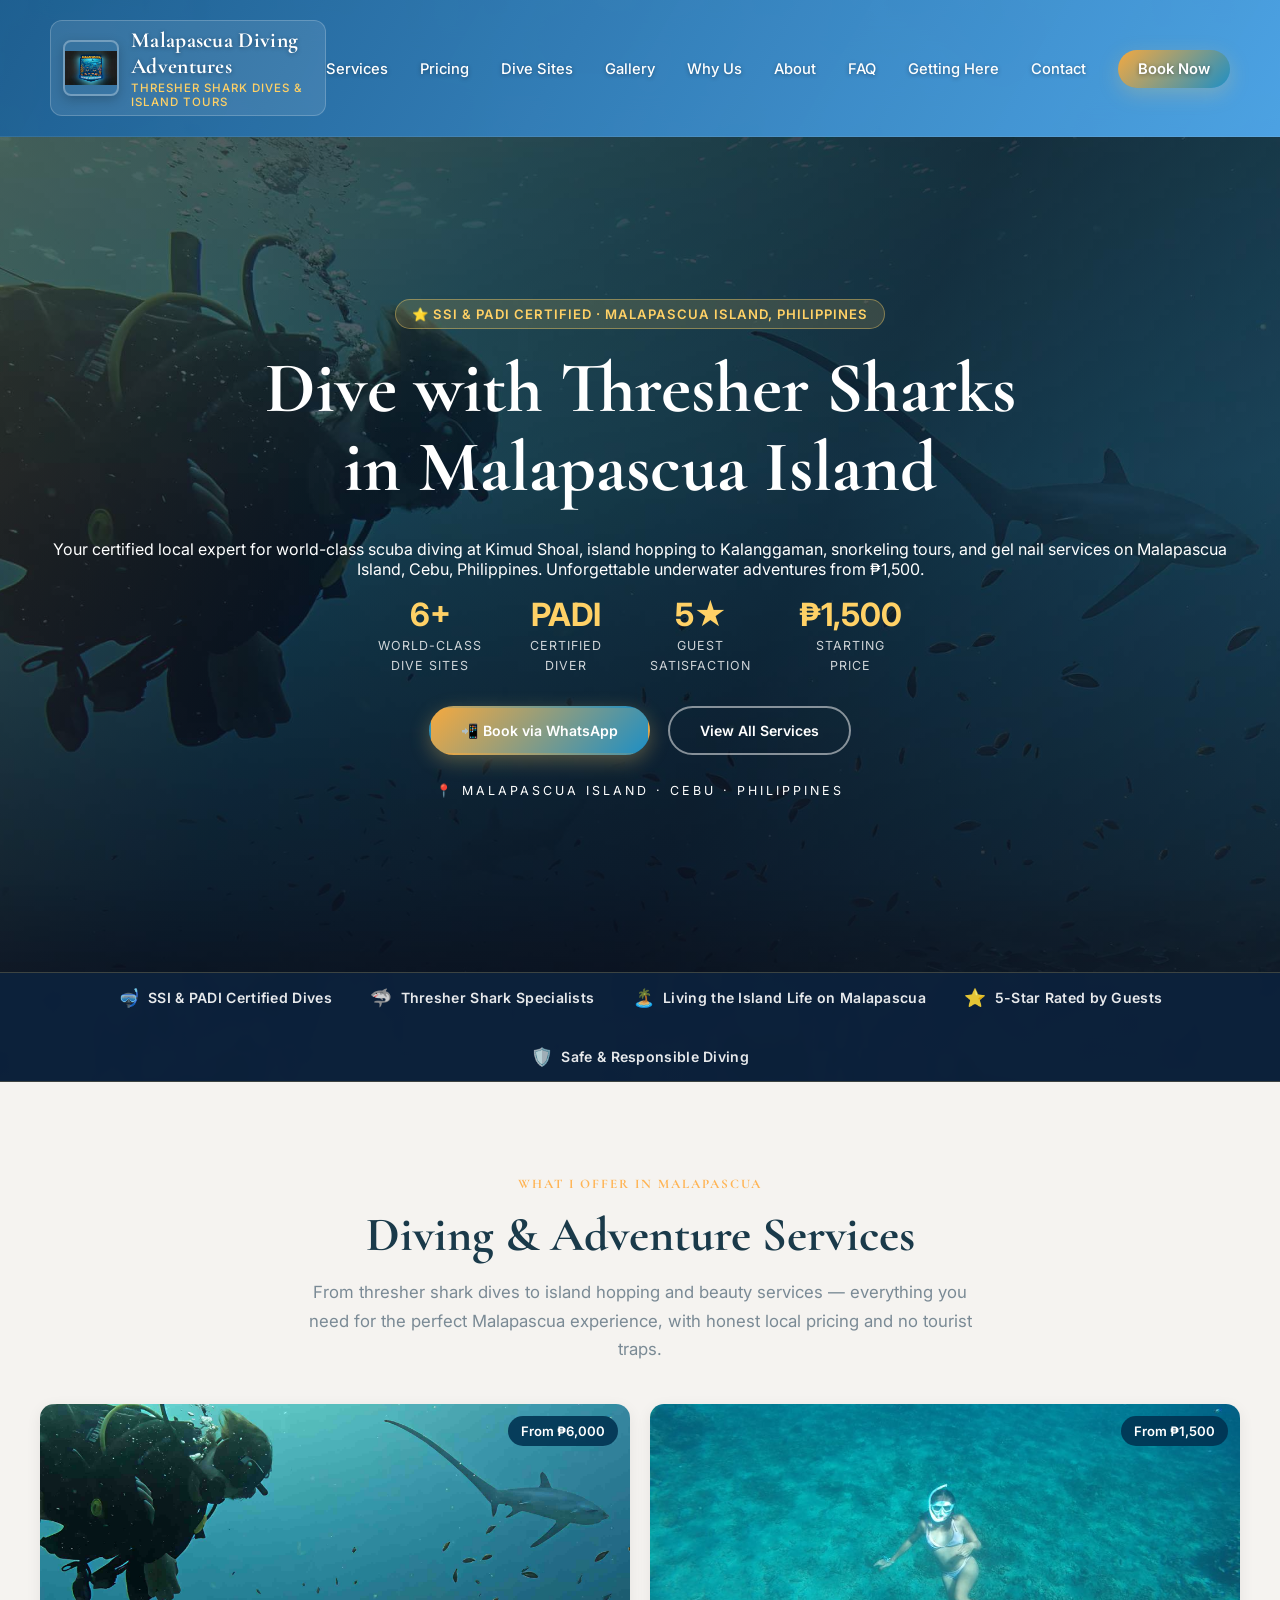
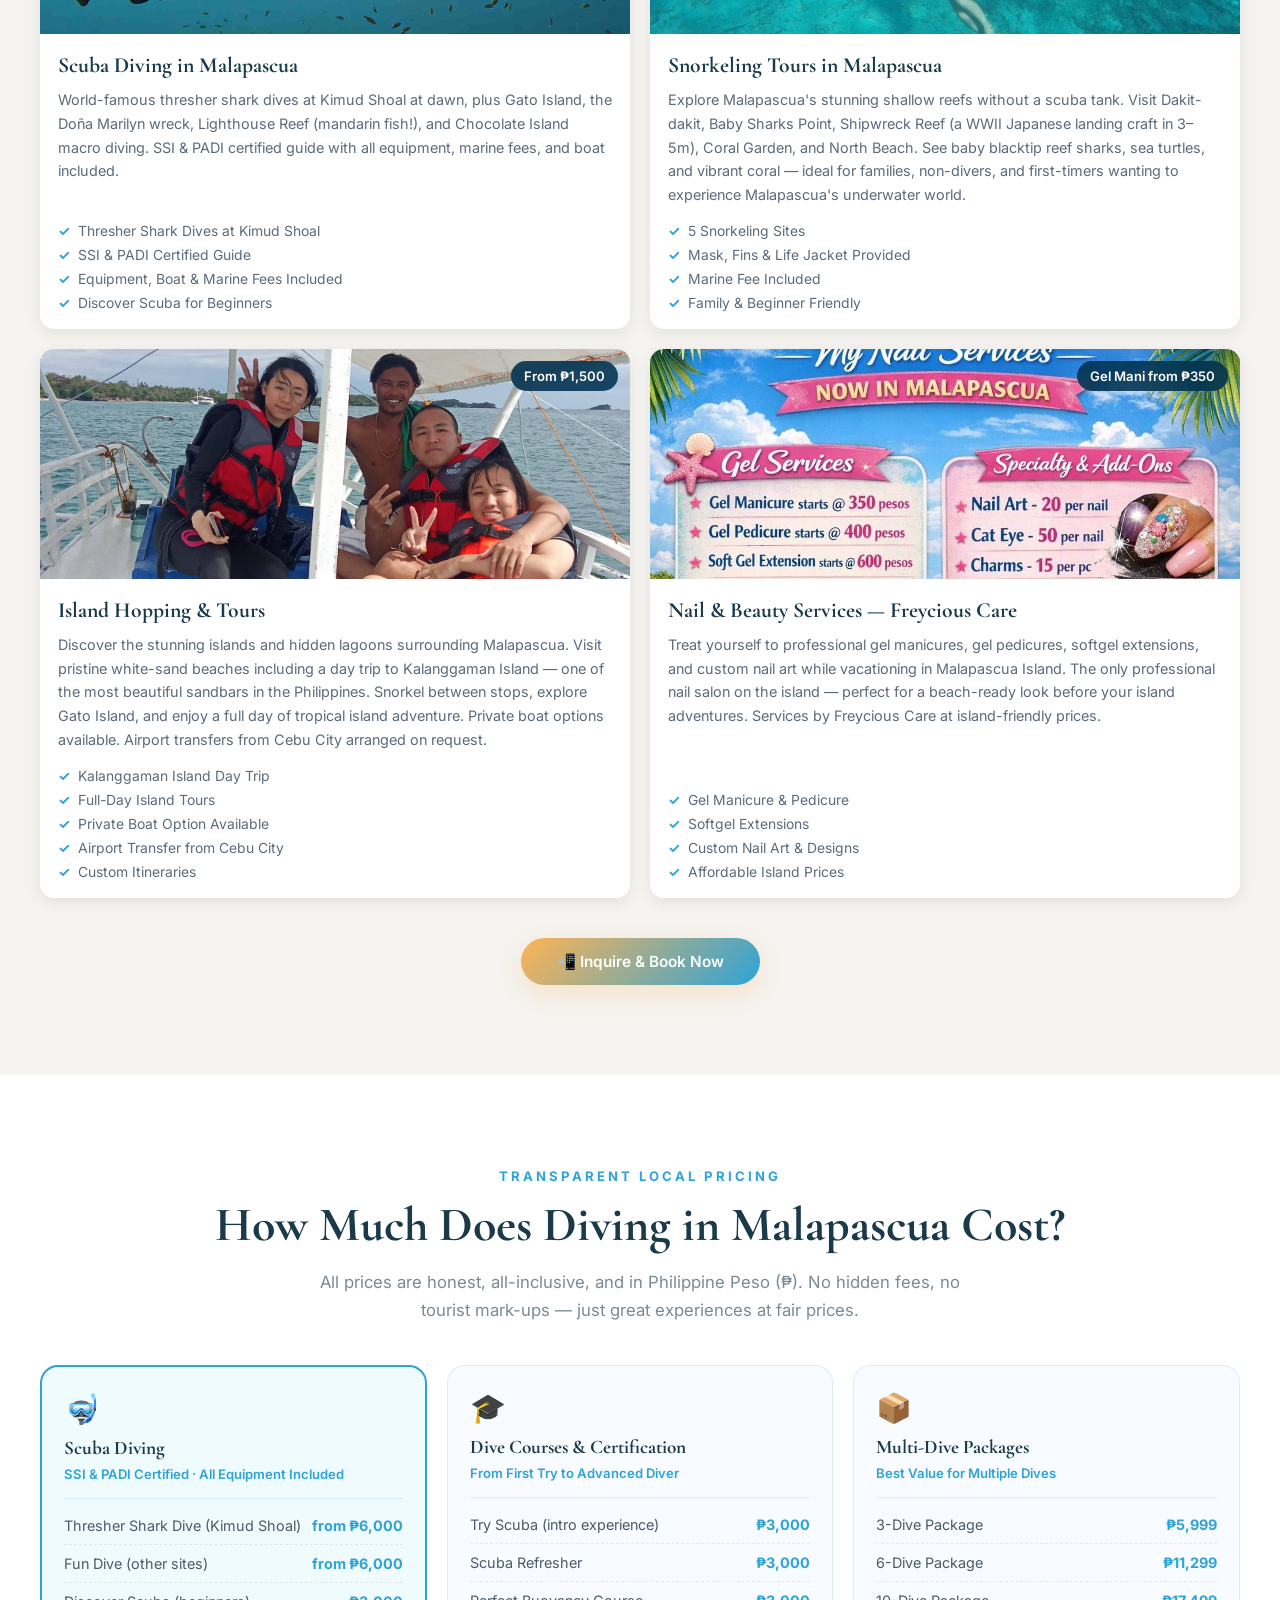
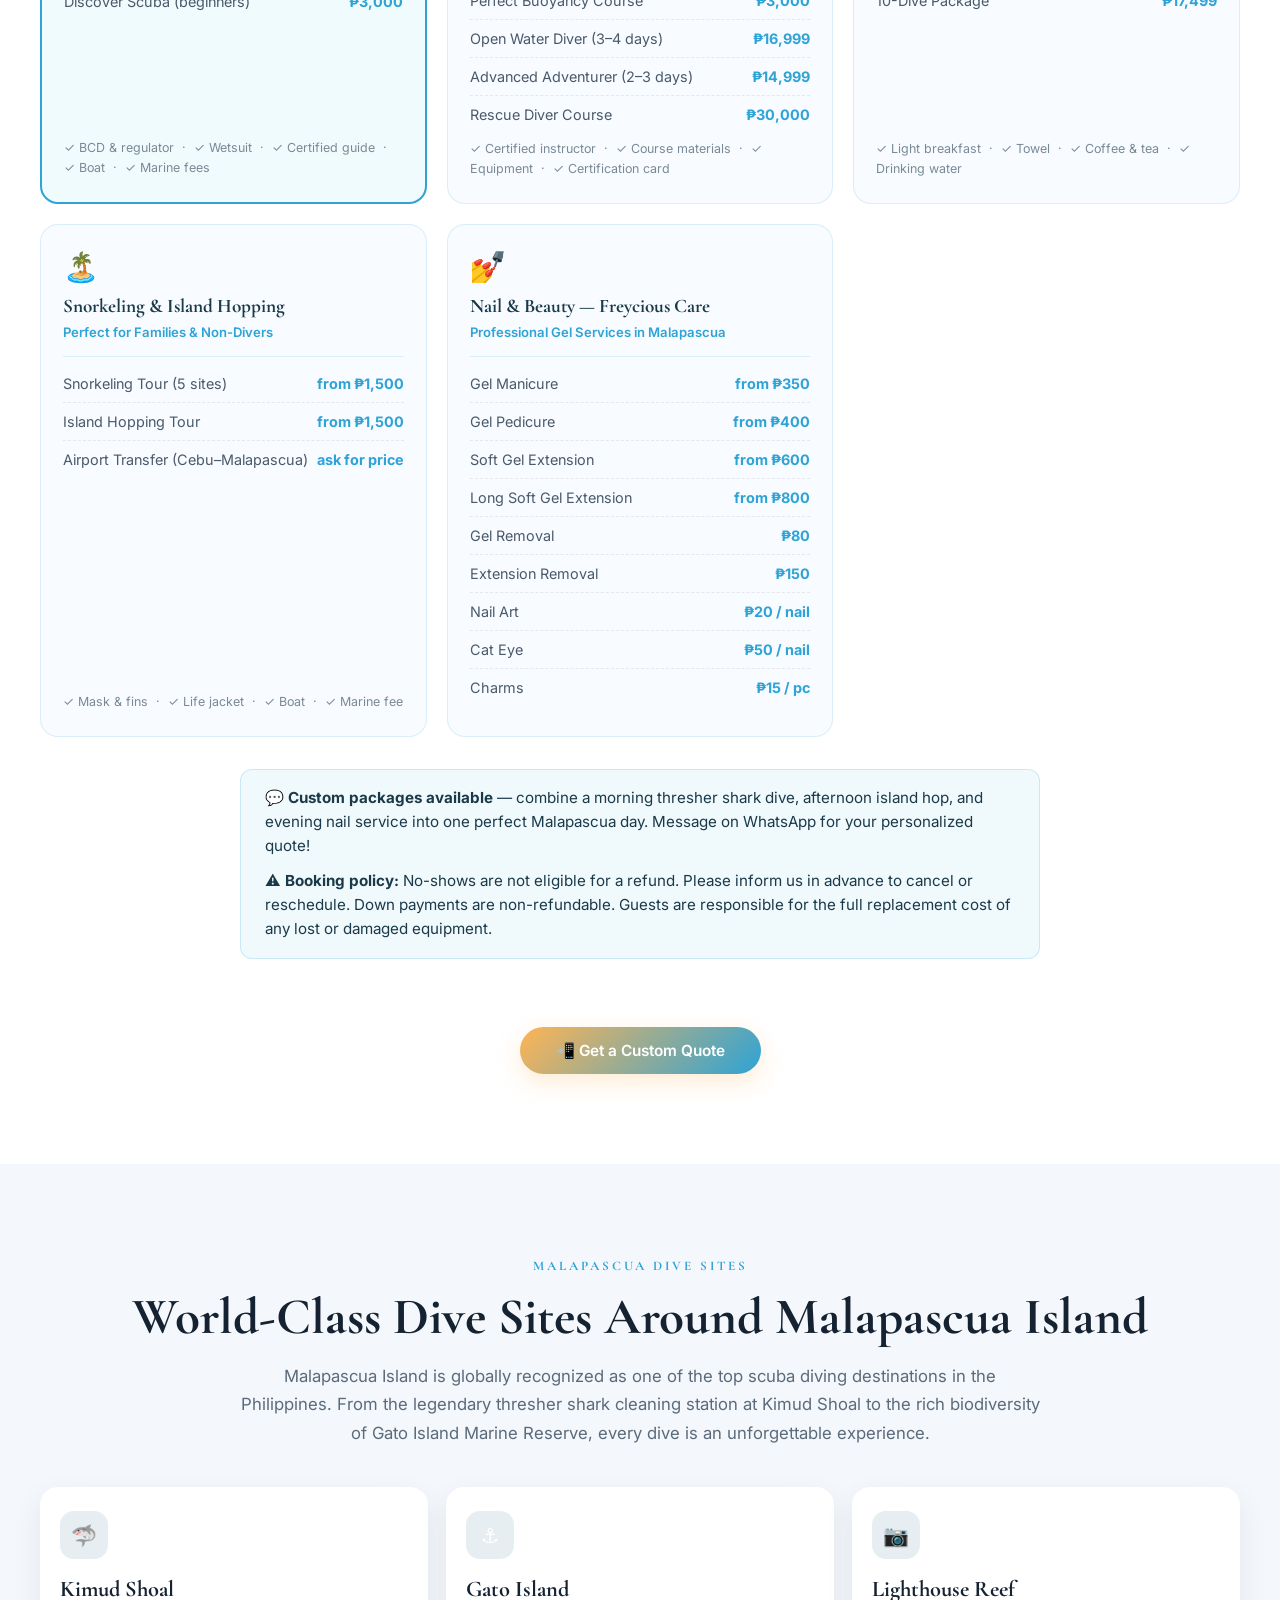
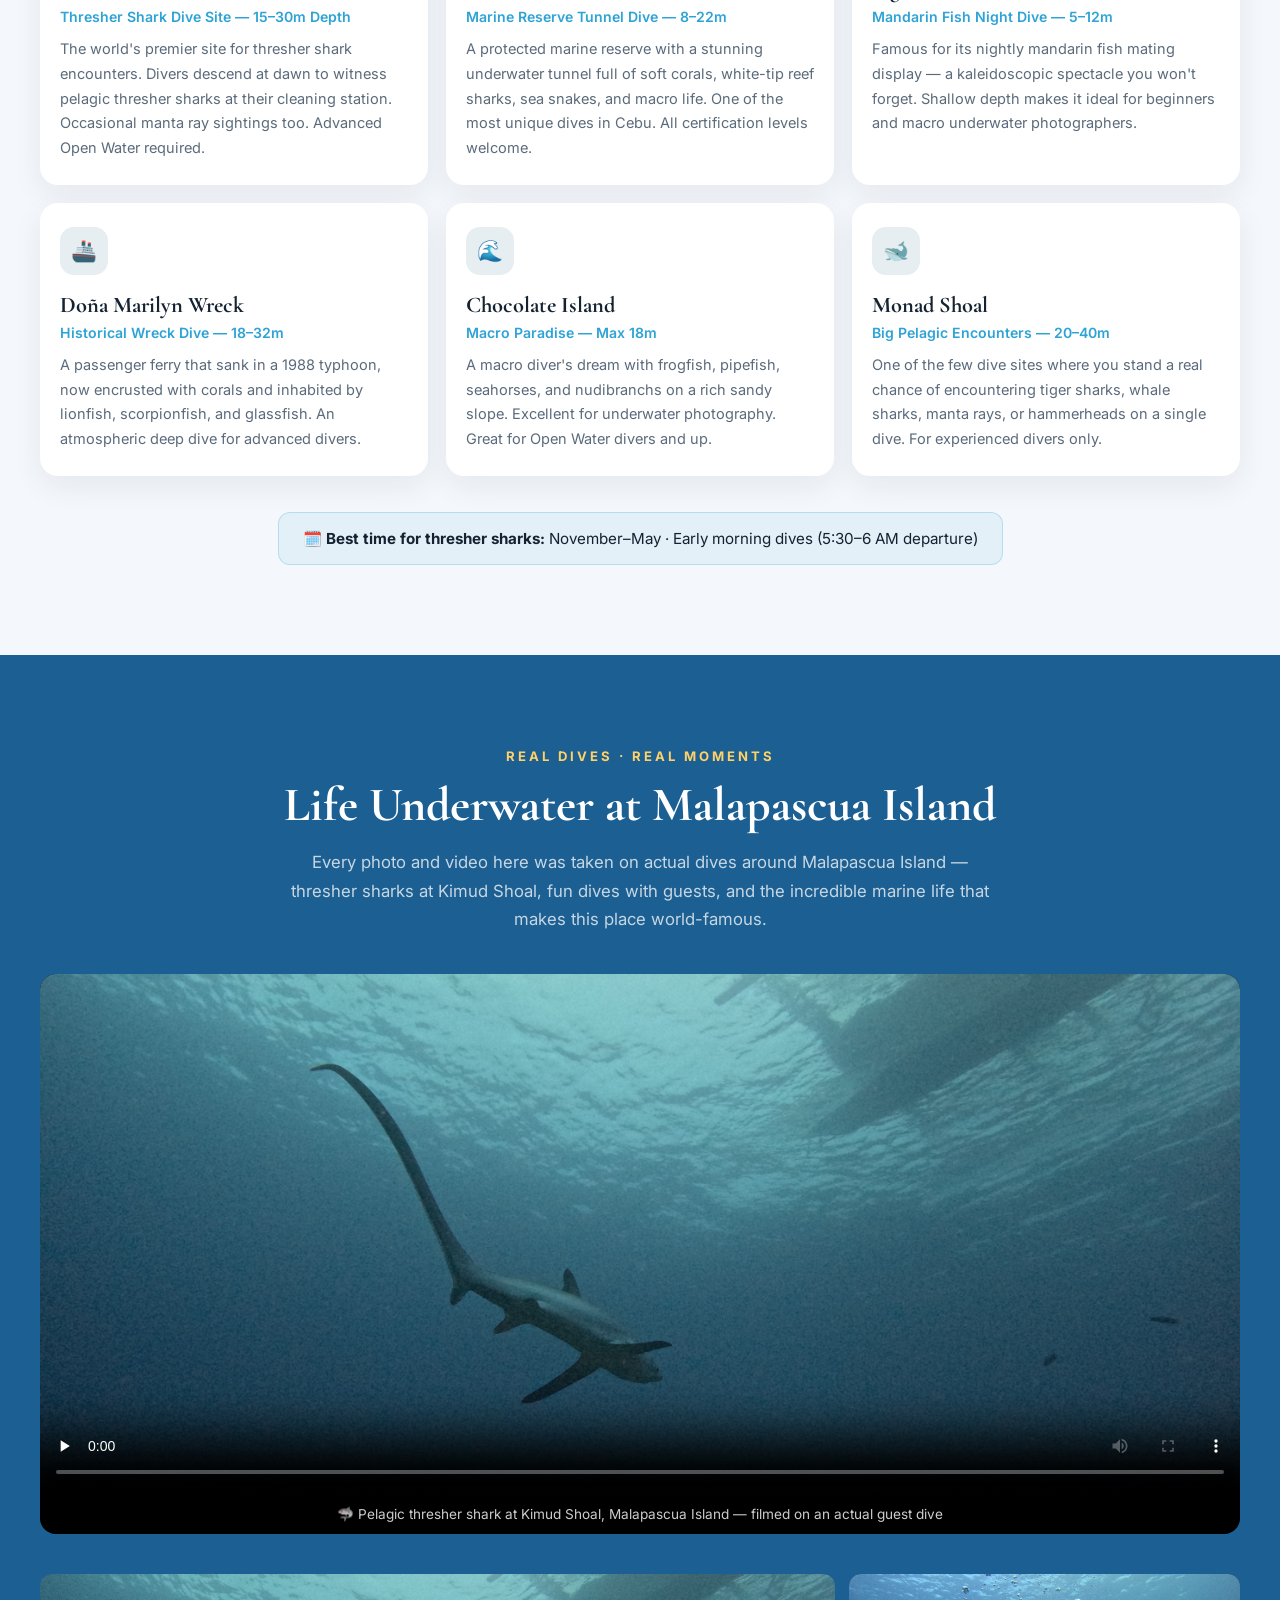
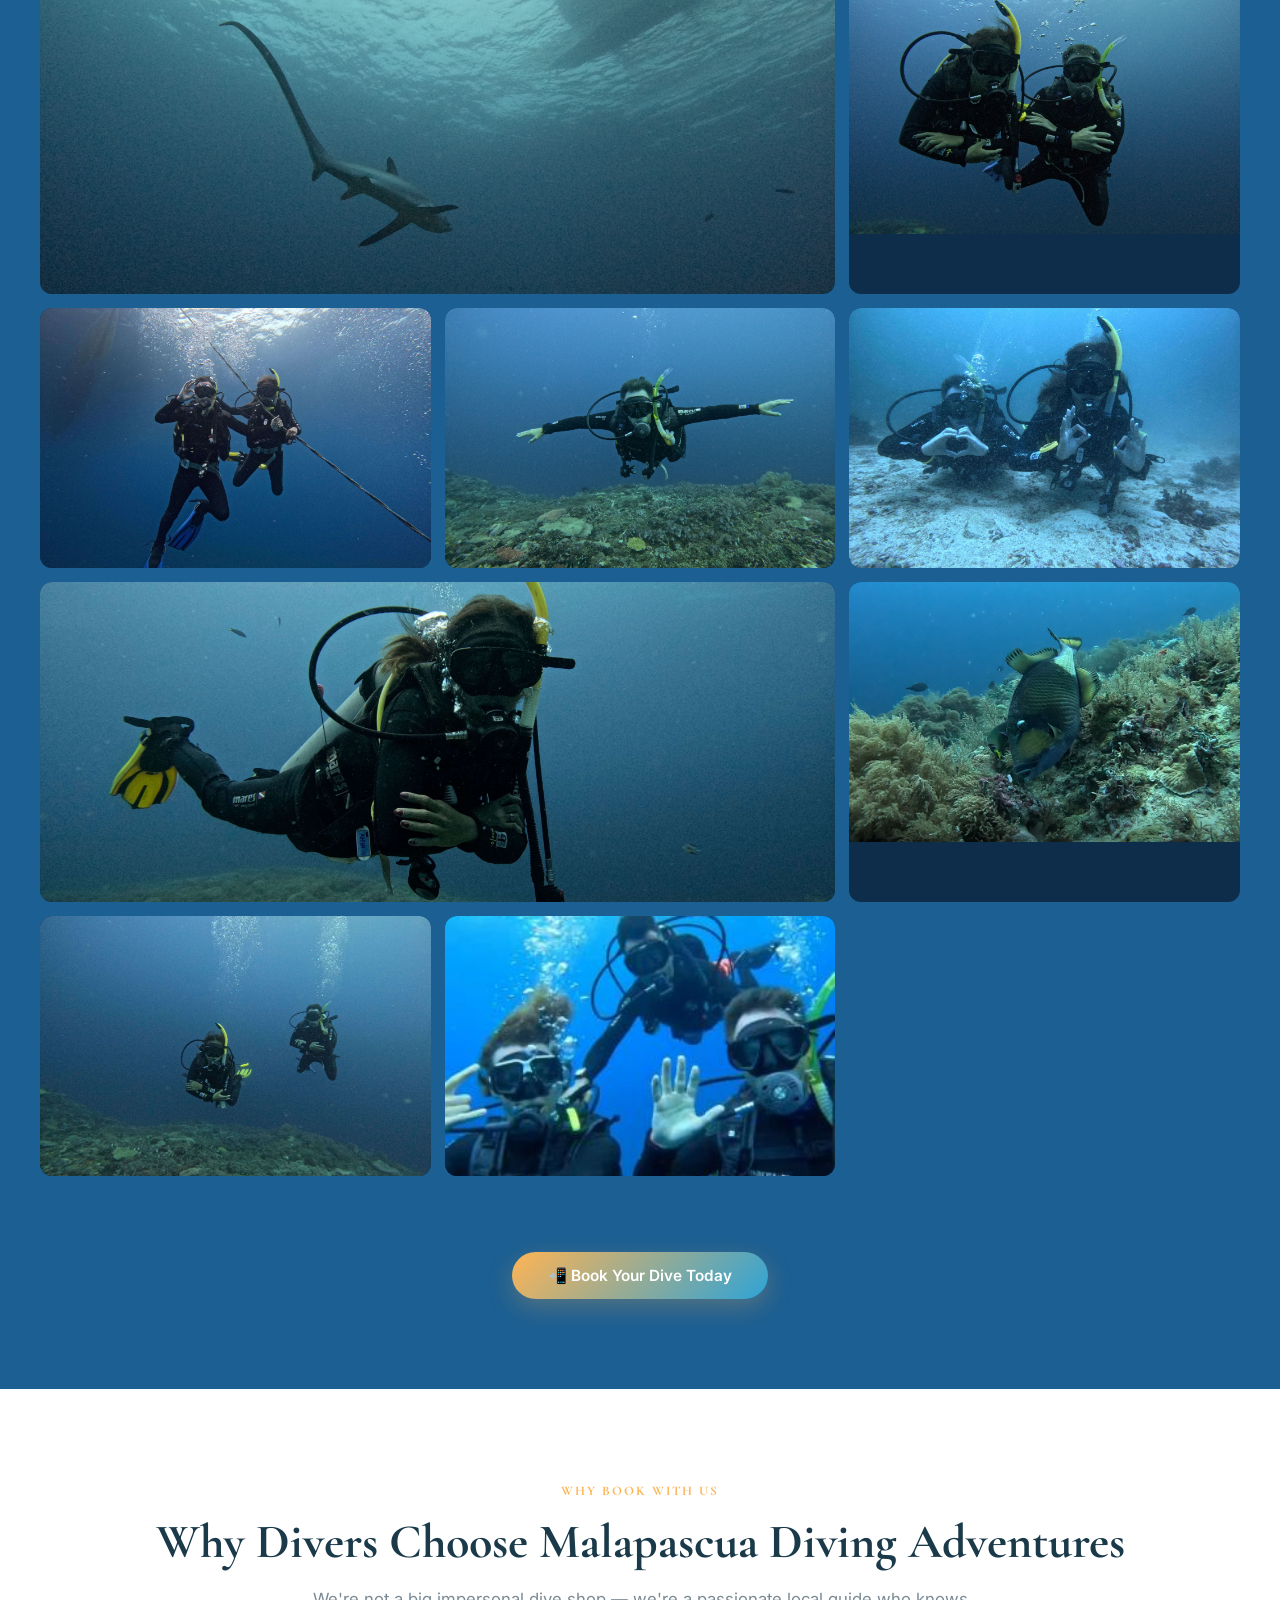
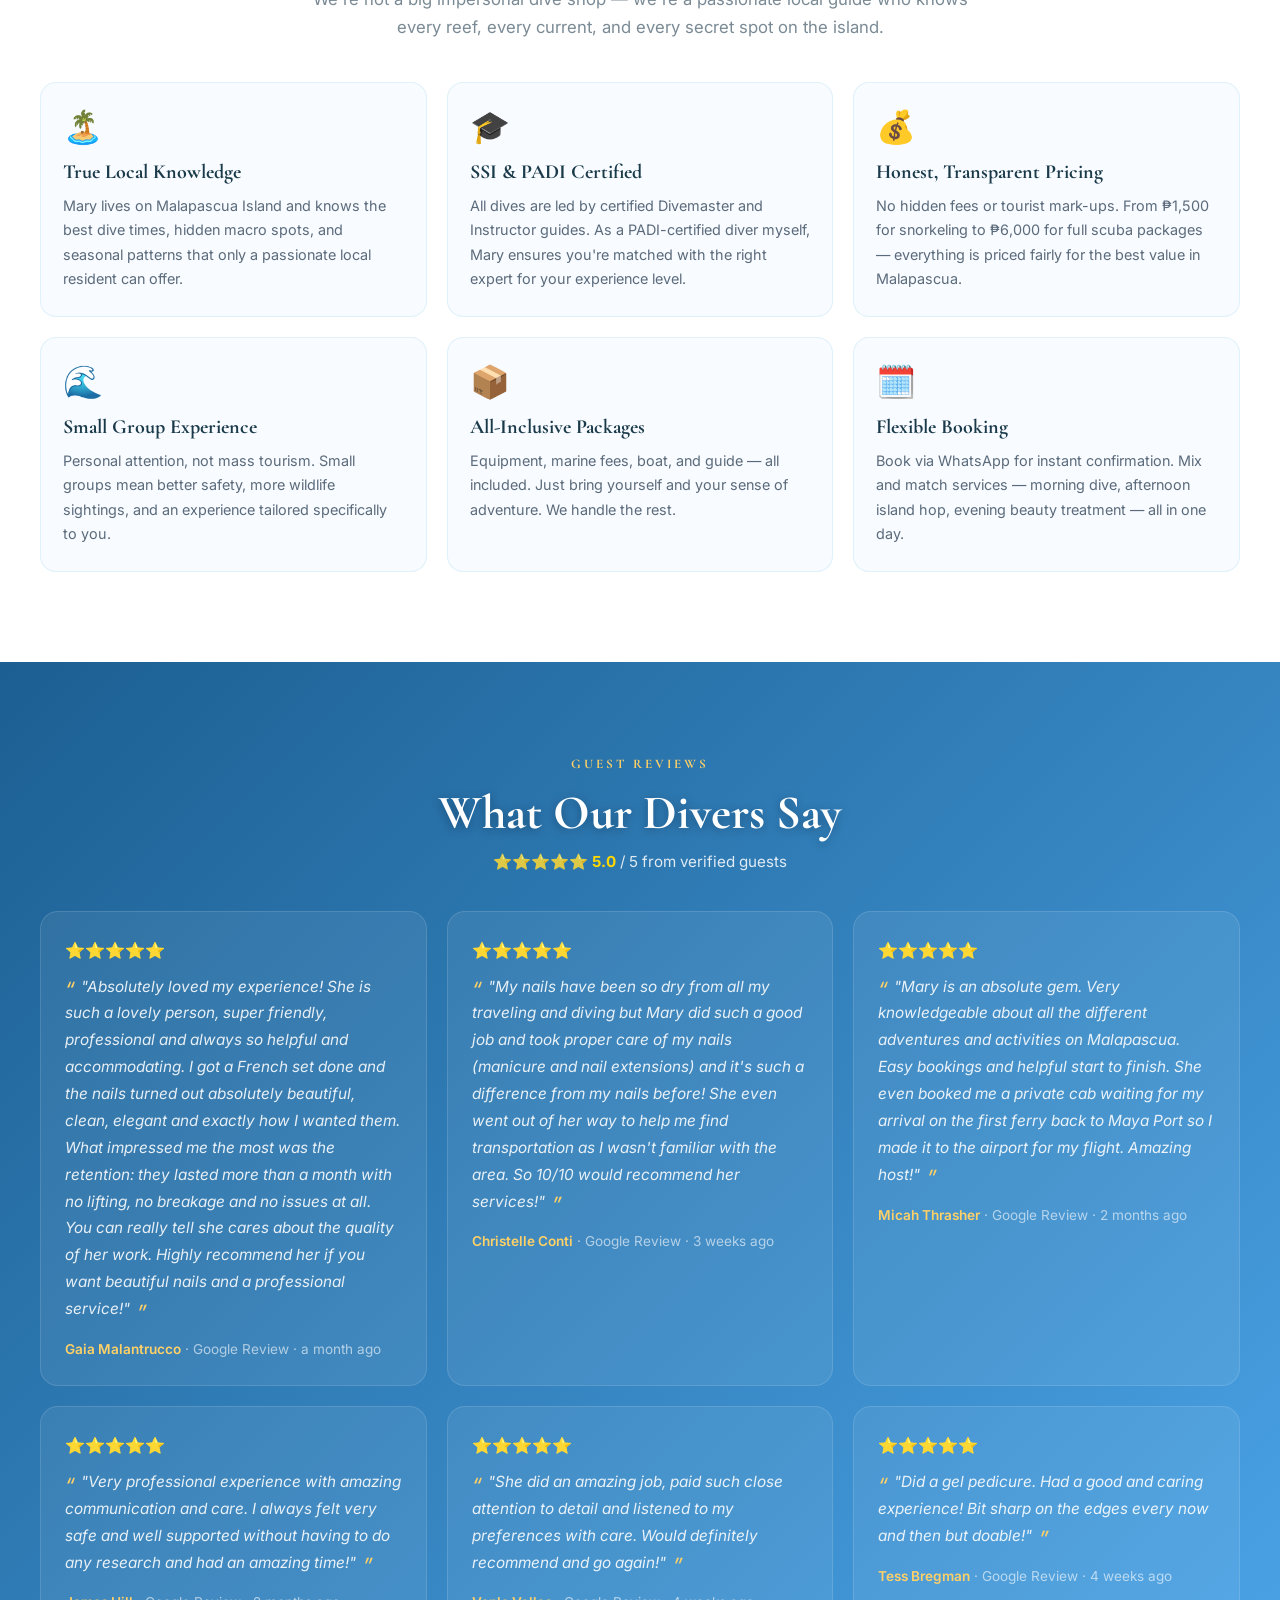
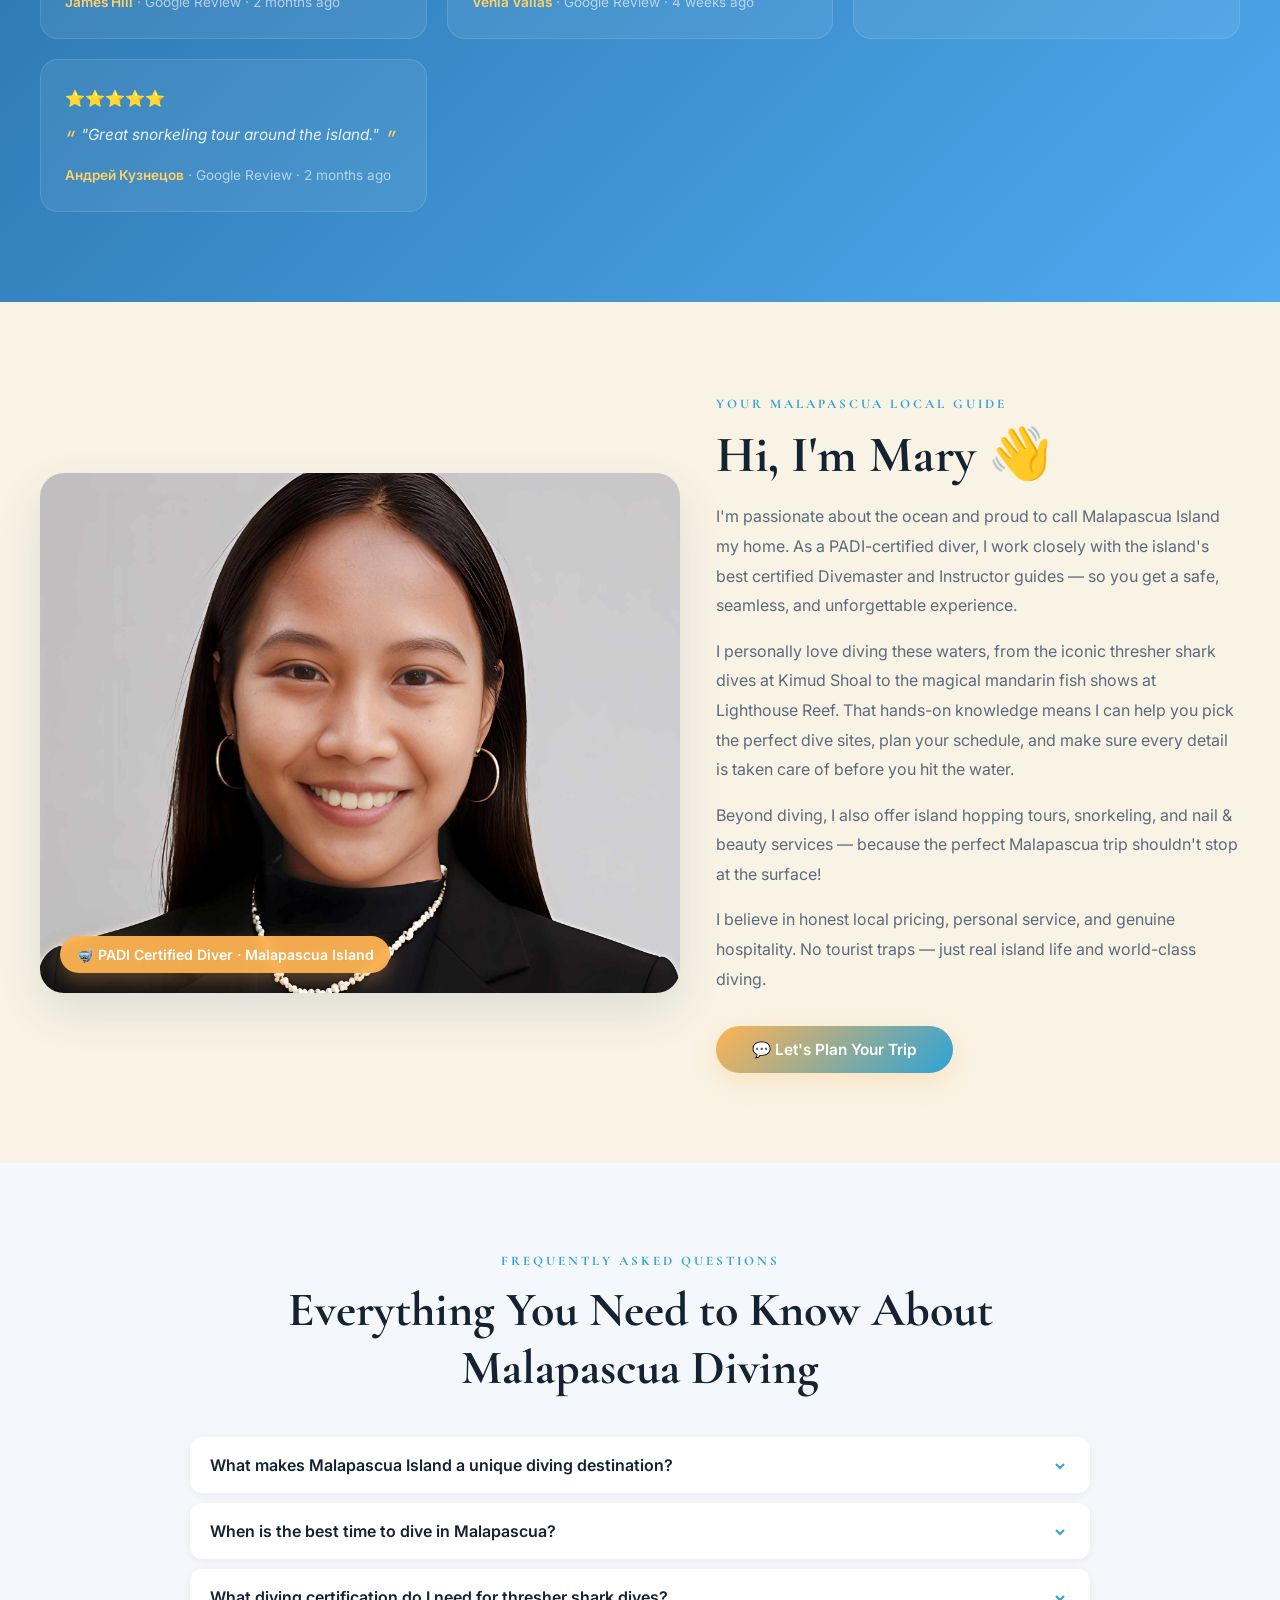
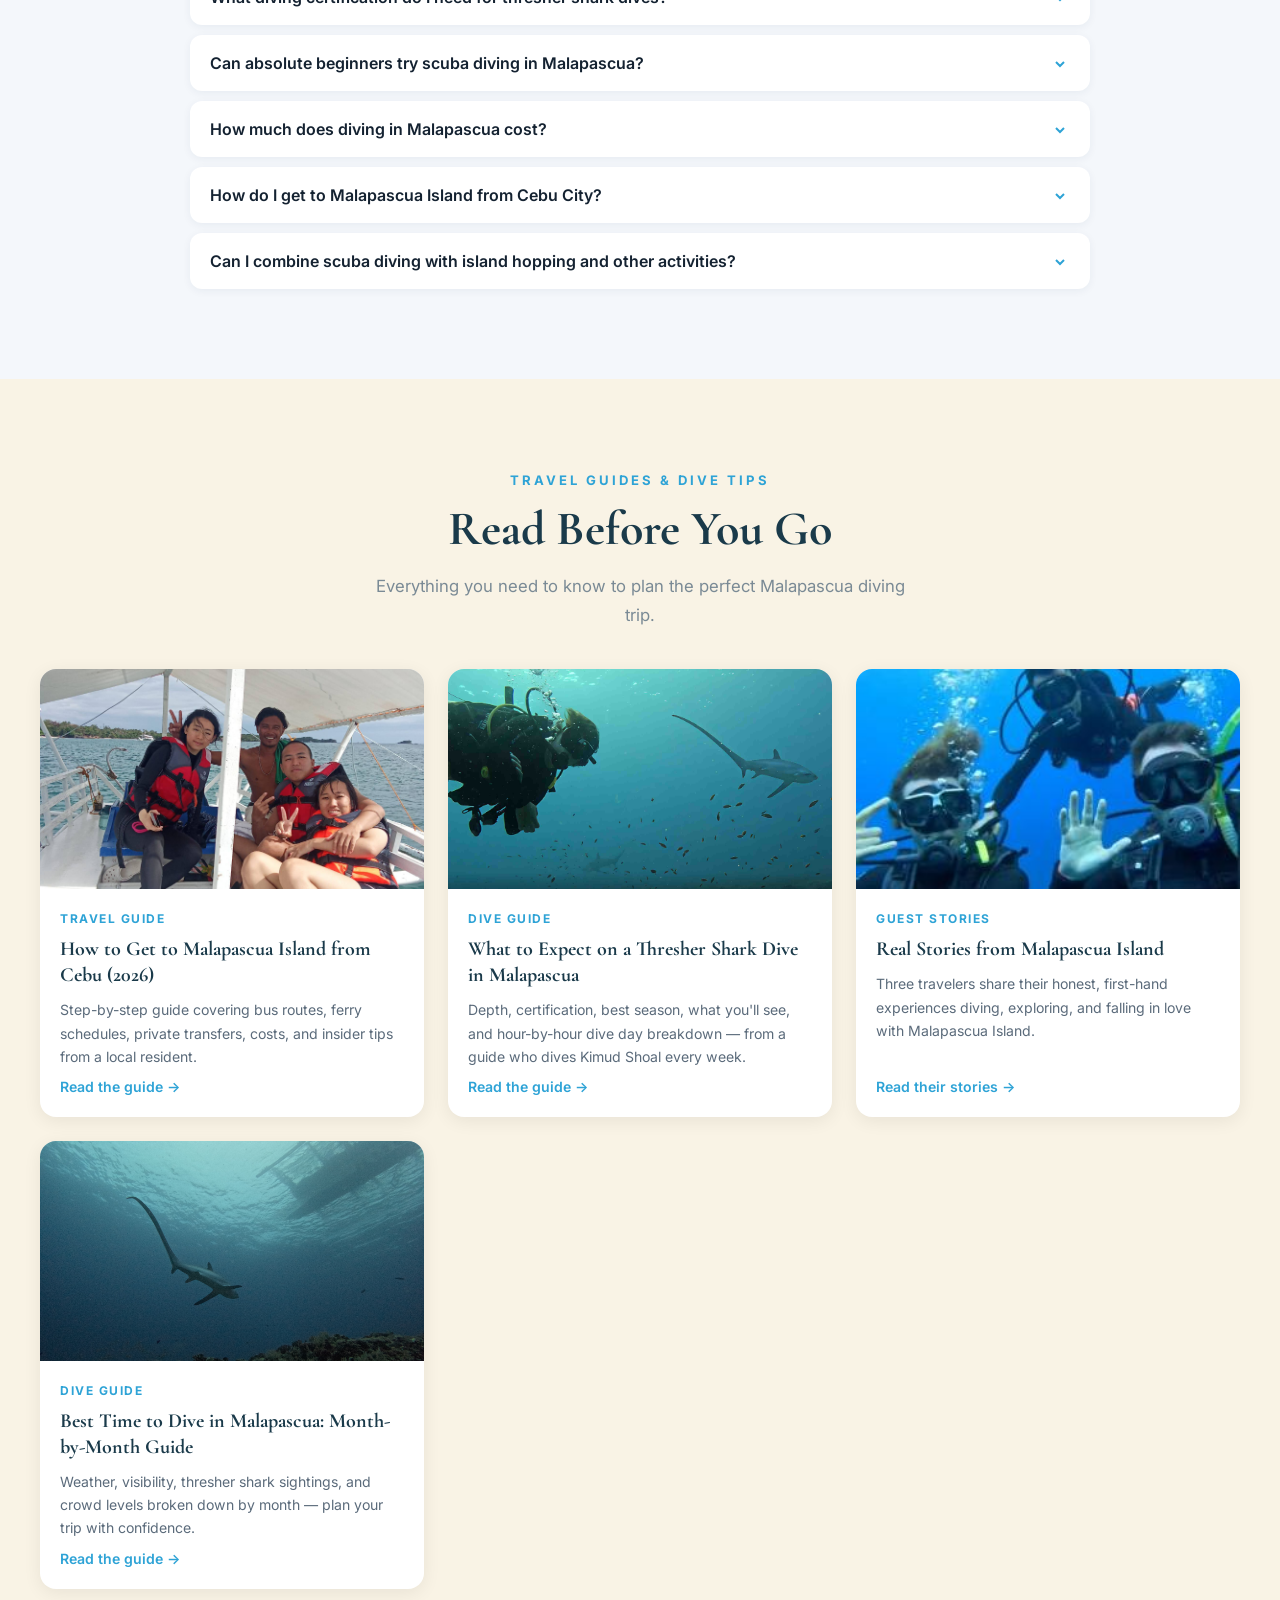
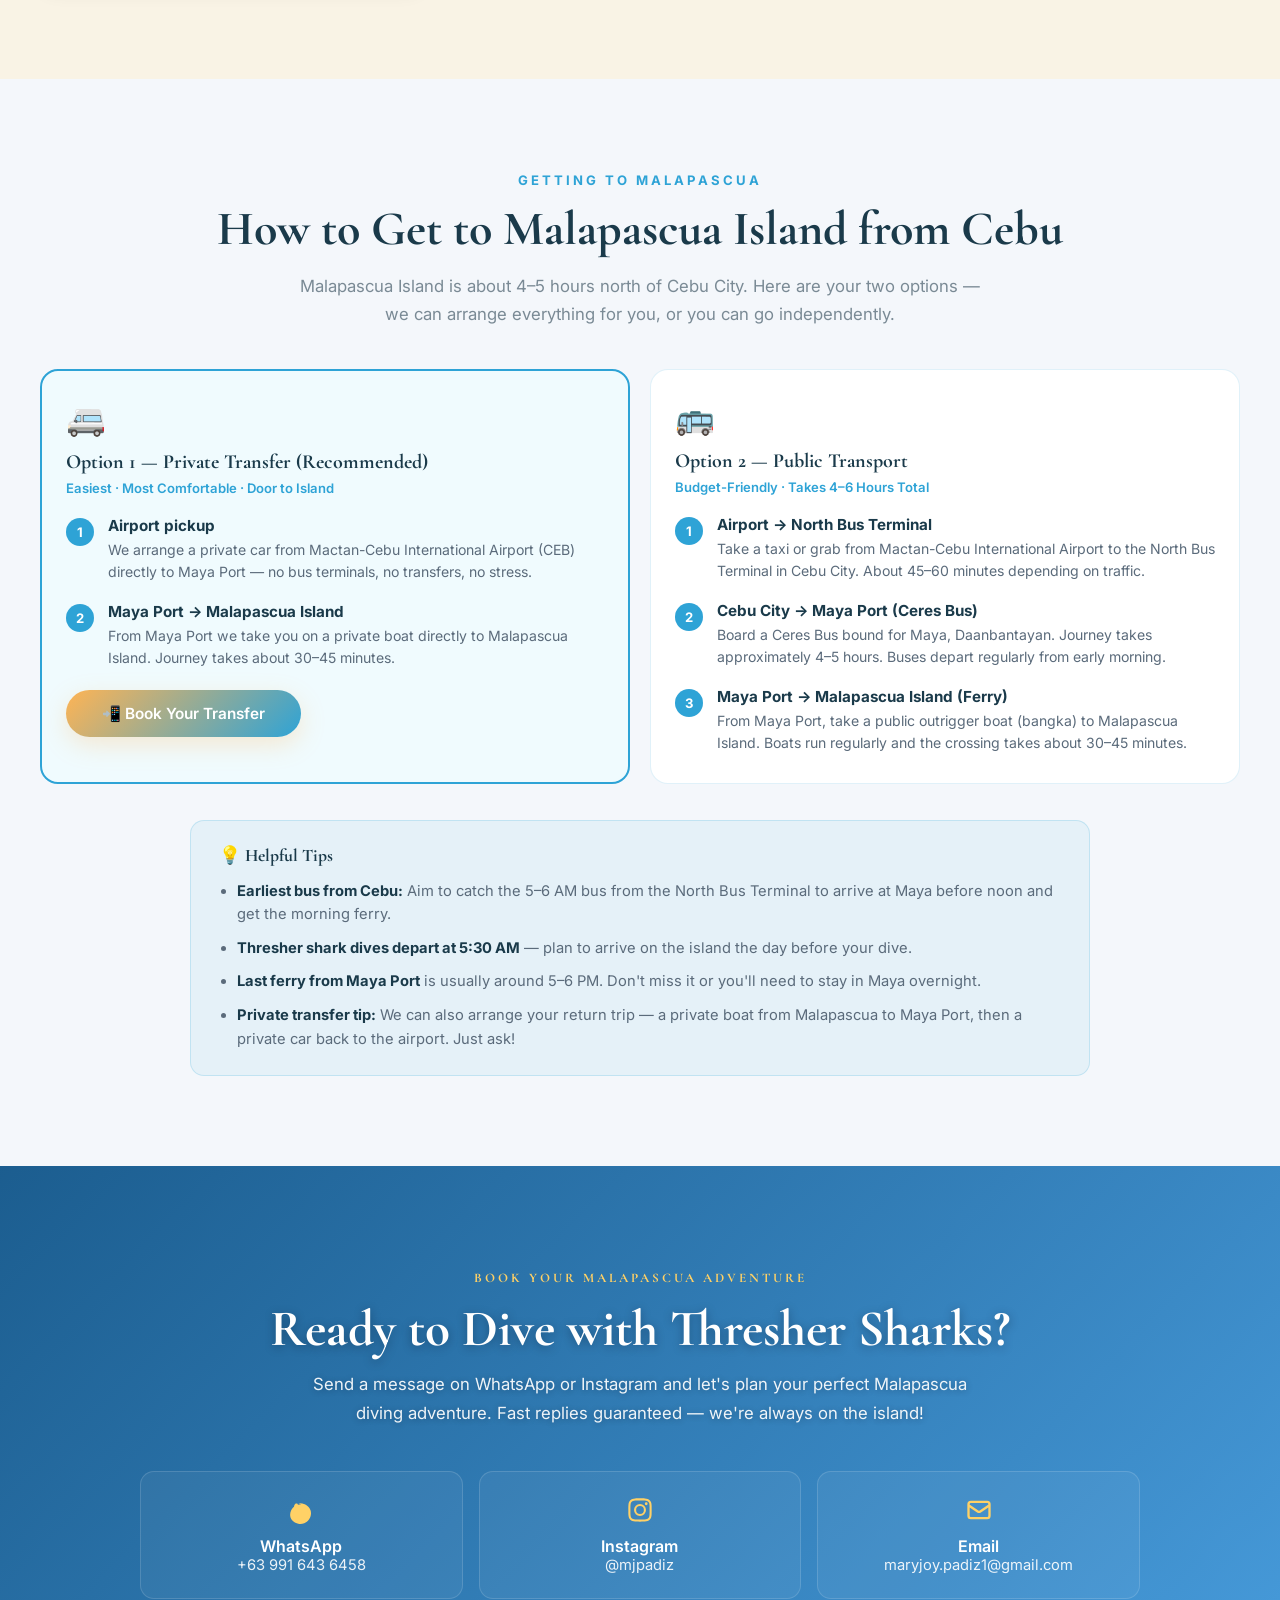
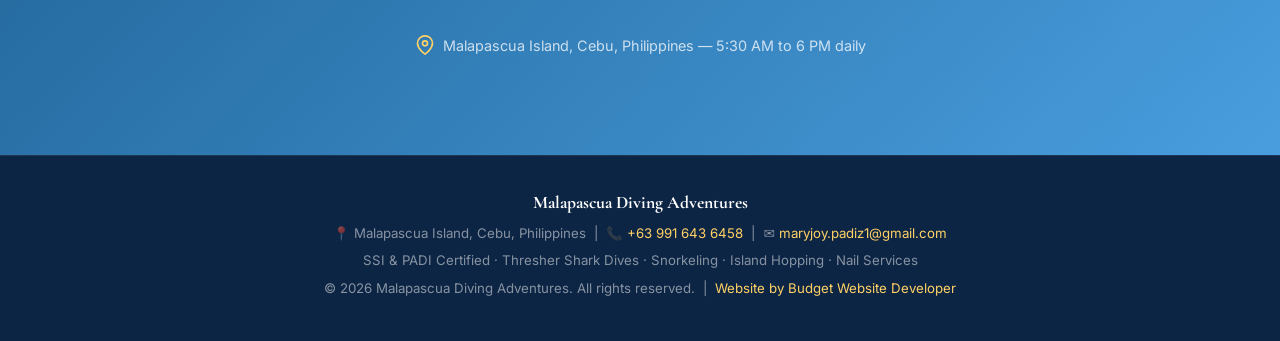
==== commit f4a2cab6: "Update index.html" ====
--- a/index.html
+++ b/index.html
@@ -11,7 +11,7 @@
   <meta name="robots" content="index, follow, max-snippet:-1, max-image-preview:large, max-video-preview:-1">
   <meta name="author" content="Mary Padiz — Malapascua Diving Adventures">
   <meta name="copyright" content="© 2025 Malapascua Diving Adventures. All rights reserved.">
-  <meta name="theme-color" content="#0f97ae">
+  <meta name="theme-color" content="#2ea3d6">
   <meta name="geo.region" content="PH-CEB">
   <meta name="geo.placename" content="Malapascua Island, Cebu, Philippines">
   <meta name="geo.position" content="11.3667;124.0167">
@@ -313,14 +313,14 @@
       display:flex;justify-content:space-between;align-items:center;
       padding:clamp(10px,2vw,20px) clamp(16px,4vw,50px);
       backdrop-filter:blur(20px);-webkit-backdrop-filter:blur(20px);
-      background:linear-gradient(120deg, rgba(10,26,48,.92), rgba(20,20,40,.9));
+      background:linear-gradient(120deg, rgba(28,95,146,.93), rgba(79,170,239,.9));
       border-bottom:1px solid rgba(255,255,255,.1);
     }
     .logo{display:flex;align-items:center;gap:12px;padding:6px 12px;background:rgba(255,255,255,.1);border-radius:12px;border:1px solid rgba(255,255,255,.2);text-decoration:none;}
     .logo img{width:clamp(36px,6vw,56px);height:clamp(36px,6vw,56px);border-radius:8px;border:2px solid rgba(255,255,255,.3);object-fit:contain;}
     .logo-text{display:flex;flex-direction:column;gap:2px;}
-    .logo-text h1{margin:0;font-size:clamp(.85rem,2vw,1.35rem);font-weight:700;color:#fff;letter-spacing:.3px;}
-    .logo-tagline{font-size:clamp(.55rem,1.2vw,.72rem);color:#ffb347;font-weight:500;letter-spacing:1px;text-transform:uppercase;}
+    .logo-text h1{margin:0;font-size:clamp(.85rem,2vw,1.35rem);font-weight:700;color:#fff;letter-spacing:.3px;text-shadow:0 1px 4px rgba(6,20,38,.4);}
+    .logo-tagline{font-size:clamp(.55rem,1.2vw,.72rem);color:#ffd166;font-weight:500;letter-spacing:1px;text-transform:uppercase;}
     #nav-toggle{position:absolute;opacity:0;pointer-events:none;}
     .hamburger{display:none;flex-direction:column;cursor:pointer;gap:5px;z-index:101;padding:4px;background:none;border:none;}
     .hamburger span{width:26px;height:3px;background:#fff;border-radius:2px;transition:transform .3s,opacity .3s;}
@@ -329,9 +329,9 @@
     #nav-toggle:checked+.hamburger span:nth-child(3){transform:rotate(-45deg) translate(7px,-7px);}
     nav{flex:1;}
     nav ul{list-style:none;display:flex;justify-content:flex-end;align-items:center;gap:clamp(14px,2.5vw,32px);margin:0;padding:0;}
-    nav ul li a{color:#fff;text-decoration:none;font-size:clamp(.82rem,1.2vw,.92rem);font-weight:500;transition:color .2s;white-space:nowrap;}
-    nav ul li a:hover,nav ul li a:focus-visible{color:#ffb347;}
-    nav ul li.button a{background:linear-gradient(135deg,#ffb347,#ff5f7e);color:#fff;padding:10px 20px;border-radius:25px;font-weight:600;}
+    nav ul li a{color:#fff;text-decoration:none;font-size:clamp(.82rem,1.2vw,.92rem);font-weight:500;transition:color .2s;white-space:nowrap;text-shadow:0 1px 4px rgba(6,20,38,.4);}
+    nav ul li a:hover,nav ul li a:focus-visible{color:#ffd166;}
+    nav ul li.button a{background:linear-gradient(135deg,#f4a940,#1f8fc4);color:#fff;padding:10px 20px;border-radius:25px;font-weight:600;}
 
     /* HERO */
     .hero{
@@ -342,7 +342,7 @@
       min-height:calc(100svh - 65px);
       padding:clamp(40px,8vw,80px) clamp(16px,5vw,40px);
       text-align:center;
-      background:#08182c;
+      background:#0d2c4a;
     }
     .hero-video{
       position:absolute;inset:0;
@@ -355,22 +355,22 @@
       position:absolute;inset:0;z-index:1;
       background:
         linear-gradient(180deg, rgba(6,16,32,.55) 0%, rgba(8,20,38,.45) 40%, rgba(10,15,30,.75) 100%),
-        linear-gradient(115deg, rgba(255,123,84,.28) 0%, rgba(10,20,40,.35) 32%, rgba(8,18,36,.55) 60%, rgba(255,140,80,.18) 100%);
+        linear-gradient(115deg, rgba(255,180,84,.28) 0%, rgba(10,20,40,.35) 32%, rgba(8,18,36,.55) 60%, rgba(109,201,238,.18) 100%);
     }
     .hero-content{position:relative;z-index:2;display:flex;flex-direction:column;align-items:center;width:100%;}
-    .hero-badge{display:inline-flex;align-items:center;gap:8px;background:rgba(255,179,71,.15);border:1px solid rgba(255,179,71,.4);border-radius:30px;padding:6px 16px;margin-bottom:20px;font-size:.82rem;font-weight:600;letter-spacing:1px;text-transform:uppercase;color:#ffb347;}
+    .hero-badge{display:inline-flex;align-items:center;gap:8px;background:rgba(255,209,102,.15);border:1px solid rgba(255,209,102,.4);border-radius:30px;padding:6px 16px;margin-bottom:20px;font-size:.82rem;font-weight:600;letter-spacing:1px;text-transform:uppercase;color:#ffd166;}
     .hero h2{margin:0 0 16px;font-size:clamp(2rem,6vw,4.5rem);font-weight:700;line-height:1.1;color:#fff;}
     .hero>p{margin:0 auto 32px;max-width:660px;font-size:clamp(.9rem,1.5vw,1.2rem);line-height:1.8;color:rgba(255,255,255,.9);}
     .hero-stats{display:flex;gap:clamp(20px,4vw,48px);justify-content:center;flex-wrap:wrap;margin:0 0 32px;}
     .hero-stat{text-align:center;}
-    .hero-stat strong{display:block;font-size:clamp(1.4rem,3vw,2rem);font-weight:700;color:#ffb347;}
+    .hero-stat strong{display:block;font-size:clamp(1.4rem,3vw,2rem);font-weight:700;color:#ffd166;}
     .hero-stat span{font-size:.78rem;text-transform:uppercase;letter-spacing:1px;opacity:.8;}
     .buttons{display:flex;gap:clamp(10px,2vw,18px);justify-content:center;flex-wrap:wrap;}
     .buttons a{padding:clamp(11px,1.5vw,14px) clamp(22px,3vw,30px);border-radius:30px;text-decoration:none;font-weight:600;font-size:clamp(.88rem,1.1vw,1rem);transition:all .25s;border:2px solid transparent;}
-    .buttons a:first-child{background:linear-gradient(135deg,#ffb347,#ff5f7e);color:#fff;box-shadow:0 6px 20px rgba(255,179,71,.3);}
-    .buttons a:first-child:hover{transform:translateY(-3px);box-shadow:0 10px 28px rgba(255,179,71,.4);}
+    .buttons a:first-child{background:linear-gradient(135deg,#f4a940,#1f8fc4);color:#fff;box-shadow:0 6px 20px rgba(255,209,102,.3);}
+    .buttons a:first-child:hover{transform:translateY(-3px);box-shadow:0 10px 28px rgba(255,209,102,.4);}
     .buttons a:last-child{background:transparent;color:#fff;border-color:rgba(255,255,255,.5);}
-    .buttons a:last-child:hover{background:rgba(255,255,255,.1);border-color:#ffb347;color:#ffb347;}
+    .buttons a:last-child:hover{background:rgba(255,255,255,.1);border-color:#ffd166;color:#ffd166;}
     .hero-location{margin-top:28px;font-size:.78rem;letter-spacing:3px;text-transform:uppercase;opacity:.7;}
 
     /* MOBILE NAV */
@@ -1317,7 +1317,7 @@
   </script>
 
   <style>
-    .skip-link{position:absolute;top:-40px;left:16px;padding:8px 16px;background:#ffb347;color:#000;font-weight:700;border-radius:0 0 8px 8px;z-index:9999;transition:top .2s;text-decoration:none;}
+    .skip-link{position:absolute;top:-40px;left:16px;padding:8px 16px;background:#ffd166;color:#000;font-weight:700;border-radius:0 0 8px 8px;z-index:9999;transition:top .2s;text-decoration:none;}
     .skip-link:focus{top:0;}
   </style>
 </body>
--- a/body.css
+++ b/body.css
@@ -22,7 +22,7 @@
   object-fit: contain;
 }
 .logo img:hover {
-  border-color: #00d4ff;
+  border-color: #ffd166;
   box-shadow: 0 6px 16px rgba(0,216,255,.3);
 }
 nav ul li a::after {
@@ -30,20 +30,20 @@
   position: absolute;
   bottom: -4px; left: 0;
   width: 0; height: 2px;
-  background: #00d4ff;
+  background: #ffd166;
   transition: width .3s;
 }
 nav ul li a { position: relative; }
 nav ul li a:hover::after,
 nav ul li a:focus-visible::after { width: 100%; }
 nav ul li.button a {
-  box-shadow: 0 6px 20px rgba(0,212,255,.25);
+  box-shadow: 0 6px 20px rgba(255,209,102,.25);
   transition: transform .25s, box-shadow .25s;
 }
 nav ul li.button a:hover,
 nav ul li.button a:focus-visible {
   transform: translateY(-2px);
-  box-shadow: 0 10px 30px rgba(0,212,255,.4);
+  box-shadow: 0 10px 30px rgba(255,209,102,.4);
   color: #fff;
 }
 nav ul li.button a::after { display: none; }
@@ -62,8 +62,8 @@
 
 .trust-bar {
   background: rgba(10,30,55,.95);
-  border-top: 1px solid rgba(0,212,255,.2);
-  border-bottom: 1px solid rgba(0,212,255,.2);
+  border-top: 1px solid rgba(255,209,102,.2);
+  border-bottom: 1px solid rgba(255,209,102,.2);
   padding: 14px 18px;
   overflow-x: auto;
   -webkit-overflow-scrolling: touch;
@@ -103,7 +103,7 @@
 }
 .services-label {
   display: inline-block;
-  color: #00a8cc;
+  color: #ffb454;
   font-size: .82rem;
   font-weight: 700;
   letter-spacing: 2px;
@@ -175,7 +175,7 @@
 }
 .pricing-label {
   display: inline-block;
-  color: #0f97ae;
+  color: #2ea3d6;
   font-size: .82rem;
   font-weight: 700;
   letter-spacing: 3px;
@@ -206,21 +206,21 @@
 
 .pricing-card {
   background: #f8fbff;
-  border: 1px solid rgba(15,151,174,.15);
+  border: 1px solid rgba(46,163,214,.15);
   border-radius: 18px;
   padding: 24px 22px;
   display: flex;
   flex-direction: column;
 }
 .featured-pricing {
-  border-color: #0f97ae;
+  border-color: #2ea3d6;
   border-width: 2px;
   background: #f0fbfe;
 }
 .pricing-card-header {
   margin-bottom: 18px;
   padding-bottom: 16px;
-  border-bottom: 1px solid rgba(15,151,174,.15);
+  border-bottom: 1px solid rgba(46,163,214,.15);
 }
 .pricing-emoji {
   font-size: 1.8rem;
@@ -235,7 +235,7 @@
 }
 .pricing-subtitle {
   font-size: .82rem;
-  color: #0f97ae;
+  color: #2ea3d6;
   font-weight: 600;
   margin: 0;
 }
@@ -259,7 +259,7 @@
 }
 .pricing-list li:last-child { border-bottom: none; padding-bottom: 0; }
 .pricing-item-name { color: #4a5a6a; }
-.pricing-item-price { color: #0f97ae; font-weight: 700; white-space: nowrap; }
+.pricing-item-price { color: #2ea3d6; font-weight: 700; white-space: nowrap; }
 .pricing-includes {
   font-size: .78rem;
   color: #7a8a95;
@@ -267,8 +267,8 @@
   line-height: 1.6;
 }
 .pricing-note {
-  background: rgba(15,151,174,.07);
-  border: 1px solid rgba(15,151,174,.2);
+  background: rgba(46,163,214,.07);
+  border: 1px solid rgba(46,163,214,.2);
   border-radius: 12px;
   padding: 16px 24px;
   margin-bottom: 28px;
@@ -323,7 +323,7 @@
   align-items: center;
   gap: 8px;
 }
-.checkmark { color: #0f97ae; font-weight: 700; }
+.checkmark { color: #2ea3d6; font-weight: 700; }
 
 .cta-button {
   display: inline-flex;
@@ -332,19 +332,19 @@
   gap: 8px;
   margin-top: 40px;
   padding: 14px 36px;
-  background: linear-gradient(135deg, #00a8cc, #008a9e);
+  background: linear-gradient(135deg, #ffb454, #2ea3d6);
   color: #fff;
   text-decoration: none;
   border-radius: 30px;
   font-weight: 600;
   font-size: clamp(.9rem, 1.2vw, 1.05rem);
   transition: transform .3s, box-shadow .3s;
-  box-shadow: 0 8px 25px rgba(0,168,204,.25);
+  box-shadow: 0 8px 25px rgba(255,180,84,.25);
 }
 .cta-button:hover,
 .cta-button:focus-visible {
   transform: translateY(-3px);
-  box-shadow: 0 12px 32px rgba(0,168,204,.35);
+  box-shadow: 0 12px 32px rgba(255,180,84,.35);
 }
 
 .dive-sites {
@@ -361,7 +361,7 @@
 }
 .dive-label {
   display: inline-block;
-  color: #0f97ae;
+  color: #2ea3d6;
   font-size: .82rem;
   font-weight: 700;
   letter-spacing: 3px;
@@ -417,7 +417,7 @@
 }
 .dive-subtitle {
   margin: 0 0 12px;
-  color: #0f97ae;
+  color: #2ea3d6;
   font-size: .88rem;
   font-weight: 600;
 }
@@ -429,8 +429,8 @@
 }
 .dive-cta-note {
   margin-top: 36px;
-  background: rgba(15,151,174,.08);
-  border: 1px solid rgba(15,151,174,.25);
+  background: rgba(46,163,214,.08);
+  border: 1px solid rgba(46,163,214,.25);
   border-radius: 12px;
   padding: 16px 24px;
   display: inline-block;
@@ -471,15 +471,15 @@
 
 .why-card {
   background: #f8fbff;
-  border: 1px solid rgba(15,151,174,.12);
+  border: 1px solid rgba(46,163,214,.12);
   border-radius: 16px;
   padding: 24px 22px;
   transition: transform .3s, box-shadow .3s, border-color .3s;
 }
 .why-card:hover {
   transform: translateY(-4px);
-  box-shadow: 0 12px 28px rgba(15,151,174,.12);
-  border-color: rgba(15,151,174,.3);
+  box-shadow: 0 12px 28px rgba(46,163,214,.12);
+  border-color: rgba(46,163,214,.3);
 }
 .why-icon {
   display: block;
@@ -500,7 +500,7 @@
 }
 
 .testimonials {
-  background: linear-gradient(135deg, #0a1e37, #0d2d4a);
+  background: linear-gradient(135deg, #1c5f92, #4faaef);
   padding: 60px 18px;
 }
 @media (min-width: 640px) { .testimonials { padding: 70px 30px; } }
@@ -513,7 +513,7 @@
 }
 .testimonials-label {
   display: inline-block;
-  color: #00d4ff;
+  color: #ffd166;
   font-size: .82rem;
   font-weight: 700;
   letter-spacing: 3px;
@@ -524,6 +524,7 @@
   font-size: clamp(1.6rem, 4vw, 3rem);
   color: #fff;
   margin: 0 0 10px;
+  text-shadow: 0 2px 10px rgba(6,20,38,.35);
 }
 .stars-overall {
   color: rgba(255,255,255,.85);
@@ -551,7 +552,7 @@
 }
 .testimonial-card:hover {
   background: rgba(255,255,255,.11);
-  border-color: rgba(0,212,255,.3);
+  border-color: rgba(255,209,102,.3);
   transform: translateY(-4px);
 }
 .testimonial-stars {
@@ -566,14 +567,14 @@
   font-style: italic;
   quotes: "\201C" "\201D";
 }
-.testimonial-card blockquote::before { content: open-quote; color: #00d4ff; font-size: 1.4rem; line-height: 0; vertical-align: -0.3em; margin-right: 3px; }
-.testimonial-card blockquote::after  { content: close-quote; color: #00d4ff; font-size: 1.4rem; line-height: 0; vertical-align: -0.3em; margin-left: 3px; }
+.testimonial-card blockquote::before { content: open-quote; color: #ffd166; font-size: 1.4rem; line-height: 0; vertical-align: -0.3em; margin-right: 3px; }
+.testimonial-card blockquote::after  { content: close-quote; color: #ffd166; font-size: 1.4rem; line-height: 0; vertical-align: -0.3em; margin-left: 3px; }
 .testimonial-author {
   font-size: .85rem;
   color: rgba(255,255,255,.6);
 }
 .testimonial-author strong {
-  color: #00d4ff;
+  color: #ffd166;
   font-weight: 600;
 }
 
@@ -610,19 +611,19 @@
 .about-badge {
   position: absolute;
   bottom: 20px; left: 20px;
-  background: rgba(0,168,204,.95);
+  background: rgba(255,180,84,.95);
   color: #fff;
   font-size: .88rem;
   font-weight: 600;
   padding: 10px 16px;
   border-radius: 22px;
-  box-shadow: 0 8px 20px rgba(0,168,204,.3);
+  box-shadow: 0 8px 20px rgba(255,180,84,.3);
   backdrop-filter: blur(4px);
 }
 .about-copy { text-align: left; }
 .about-label {
   display: inline-block;
-  color: #0f97ae;
+  color: #2ea3d6;
   font-size: .82rem;
   font-weight: 700;
   letter-spacing: 3px;
@@ -656,7 +657,7 @@
 .faq-label {
   display: block;
   text-align: center;
-  color: #0f97ae;
+  color: #2ea3d6;
   font-size: .82rem;
   font-weight: 700;
   letter-spacing: 3px;
@@ -698,13 +699,13 @@
   color: #142231;
   text-align: left;
 }
-.faq-button svg { flex-shrink: 0; color: #0f97ae; transition: transform .3s; }
+.faq-button svg { flex-shrink: 0; color: #2ea3d6; transition: transform .3s; }
 .faq-button[aria-expanded="true"] svg { transform: rotate(180deg); }
 .faq-answer { padding: 0 20px 18px; margin: 0; }
 .faq-answer p { margin: 0; color: #5b6b7b; font-size: .92rem; line-height: 1.7; }
 
 .contact-section {
-  background: linear-gradient(135deg, rgba(20,50,80,.97), rgba(10,35,60,.94));
+  background: linear-gradient(135deg, rgba(28,95,146,.97), rgba(79,170,239,.9));
   padding: 70px 18px;
 }
 @media (min-width: 640px) { .contact-section { padding: 80px 30px; } }
@@ -713,7 +714,7 @@
 .contact-container { max-width: 1000px; margin: 0 auto; text-align: center; }
 .contact-label {
   display: inline-block;
-  color: #00d4ff;
+  color: #ffd166;
   font-size: .82rem;
   font-weight: 700;
   letter-spacing: 3px;
@@ -724,13 +725,15 @@
   font-size: clamp(1.8rem, 4vw, 3.6rem);
   color: #fff;
   margin: 0 0 10px;
+  text-shadow: 0 2px 10px rgba(6,20,38,.35);
 }
 .contact-intro {
   font-size: clamp(.9rem, 1.4vw, 1.05rem);
-  color: rgba(255,255,255,.85);
+  color: rgba(255,255,255,.92);
   margin: 0 auto 44px;
   max-width: 680px;
   line-height: 1.7;
+  text-shadow: 0 1px 6px rgba(6,20,38,.3);
 }
 .contact-grid {
   display: grid;
@@ -758,7 +761,7 @@
   border-color: rgba(255,255,255,.28);
   transform: translateY(-3px);
 }
-.contact-card svg { color: #00d4ff; }
+.contact-card svg { color: #ffd166; }
 .contact-card h4 { margin: 0; font-size: 1rem; font-weight: 600; }
 .contact-card p  { margin: 0; font-size: .92rem; opacity: .9; }
 
@@ -770,10 +773,10 @@
   color: rgba(255,255,255,.75);
   font-size: .9rem;
 }
-.contact-location svg { color: #00d4ff; flex-shrink: 0; }
+.contact-location svg { color: #ffd166; flex-shrink: 0; }
 
 .footer {
-  background: #060f1a;
+  background: #0d2544;
   padding: 36px 18px;
   text-align: center;
   border-top: 1px solid rgba(255,255,255,.08);
@@ -781,7 +784,7 @@
 .footer-content { max-width: 1200px; margin: 0 auto; }
 .footer-content h3 { margin: 0 0 10px; font-size: 1.1rem; color: #fff; }
 .footer-content p  { margin: 0 0 6px; color: rgba(255,255,255,.5); font-size: .83rem; line-height: 1.6; }
-.footer-content a  { color: #00d4ff; text-decoration: none; }
+.footer-content a  { color: #ffd166; text-decoration: none; }
 .footer-content a:hover { text-decoration: underline; }
 
 .modal-overlay {
@@ -826,7 +829,7 @@
   border-radius: 50%;
   transition: background .2s, color .2s;
 }
-.modal-close:hover { background: rgba(15,151,174,.1); color: #0f97ae; }
+.modal-close:hover { background: rgba(46,163,214,.1); color: #2ea3d6; }
 .modal-content h2 {
   font-family: 'Cormorant Garamond', Georgia, serif;
   color: #142231;
@@ -847,7 +850,7 @@
 .form-group textarea,
 .form-group select {
   padding: 12px 14px;
-  border: 2px solid rgba(15,151,174,.2);
+  border: 2px solid rgba(46,163,214,.2);
   border-radius: 8px;
   font-family: inherit;
   font-size: 16px;
@@ -861,12 +864,12 @@
 .form-group textarea:focus,
 .form-group select:focus {
   outline: none;
-  border-color: #0f97ae;
-  box-shadow: 0 0 0 3px rgba(15,151,174,.12);
+  border-color: #2ea3d6;
+  box-shadow: 0 0 0 3px rgba(46,163,214,.12);
 }
 .form-group textarea { resize: vertical; min-height: 96px; }
 .submit-btn {
-  background: linear-gradient(135deg, #0f97ae, #00a8cc);
+  background: linear-gradient(135deg, #2ea3d6, #ffb454);
   color: #fff;
   border: none;
   padding: 14px 24px;
@@ -877,10 +880,10 @@
   transition: transform .25s, box-shadow .25s;
   min-height: 48px;
 }
-.submit-btn:hover { transform: translateY(-2px); box-shadow: 0 8px 20px rgba(15,151,174,.3); }
+.submit-btn:hover { transform: translateY(-2px); box-shadow: 0 8px 20px rgba(46,163,214,.3); }
 .submit-btn:active { transform: translateY(0); }
 
-:focus-visible { outline: 2px solid #00d4ff; outline-offset: 2px; }
+:focus-visible { outline: 2px solid #ffd166; outline-offset: 2px; }
 
 @media print {
   header, .modal-overlay, .hamburger, .buttons, .trust-bar { display: none !important; }
@@ -888,7 +891,7 @@
 }
 
 .gallery-section {
-  background: #0a1e37;
+  background: #1c5f92;
   padding: 60px 18px;
 }
 @media (min-width: 640px) { .gallery-section { padding: 70px 30px; } }
@@ -901,7 +904,7 @@
 }
 .gallery-label {
   display: inline-block;
-  color: #00d4ff;
+  color: #ffd166;
   font-size: .82rem;
   font-weight: 700;
   letter-spacing: 3px;
@@ -1006,7 +1009,7 @@
 }
 .howto-label {
   display: inline-block;
-  color: #0f97ae;
+  color: #2ea3d6;
   font-size: .82rem;
   font-weight: 700;
   letter-spacing: 3px;
@@ -1037,12 +1040,12 @@
 
 .howto-card {
   background: #fff;
-  border: 1px solid rgba(15,151,174,.15);
+  border: 1px solid rgba(46,163,214,.15);
   border-radius: 18px;
   padding: 28px 24px;
 }
 .howto-featured {
-  border-color: #0f97ae;
+  border-color: #2ea3d6;
   border-width: 2px;
   background: #f0fbfe;
 }
@@ -1059,7 +1062,7 @@
 }
 .howto-tag {
   font-size: .82rem;
-  color: #0f97ae;
+  color: #2ea3d6;
   font-weight: 600;
   margin: 0 0 20px;
 }
@@ -1080,7 +1083,7 @@
   width: 28px;
   height: 28px;
   border-radius: 50%;
-  background: #0f97ae;
+  background: #2ea3d6;
   color: #fff;
   font-size: .82rem;
   font-weight: 700;
@@ -1103,8 +1106,8 @@
   line-height: 1.6;
 }
 .howto-tips {
-  background: rgba(15,151,174,.07);
-  border: 1px solid rgba(15,151,174,.2);
+  background: rgba(46,163,214,.07);
+  border: 1px solid rgba(46,163,214,.2);
   border-radius: 14px;
   padding: 24px 28px;
   text-align: left;
@@ -1139,7 +1142,7 @@
 @media (min-width: 1024px) { .blog-preview { padding: 90px 40px; } }
 .blog-container { max-width: 1200px; margin: 0 auto; text-align: center; }
 .blog-label {
-  display: inline-block; color: #0f97ae; font-size: .82rem;
+  display: inline-block; color: #2ea3d6; font-size: .82rem;
   font-weight: 700; letter-spacing: 3px; margin-bottom: 12px; text-transform: uppercase;
 }
 .blog-container h2 { font-size: clamp(1.6rem,4vw,3rem); color: #1a3a4a; margin: 0 0 14px; font-weight: 700; }
@@ -1157,7 +1160,7 @@
 .blog-card:hover { transform: translateY(-6px); box-shadow: 0 14px 36px rgba(0,0,0,.11); }
 .blog-card img { width: 100%; height: 220px; object-fit: cover; display: block; }
 .blog-card-body { padding: 22px 20px; flex-grow: 1; display: flex; flex-direction: column; gap: 10px; }
-.blog-tag { font-size: .75rem; font-weight: 700; text-transform: uppercase; letter-spacing: 1.5px; color: #0f97ae; }
+.blog-tag { font-size: .75rem; font-weight: 700; text-transform: uppercase; letter-spacing: 1.5px; color: #2ea3d6; }
 .blog-card-body h3 { font-size: clamp(1rem,1.8vw,1.25rem); color: #1a3a4a; margin: 0; font-weight: 700; line-height: 1.3; }
 .blog-card-body p { color: #5b6b7b; font-size: .88rem; line-height: 1.65; margin: 0; flex-grow: 1; }
-.blog-read-more { color: #0f97ae; font-weight: 600; font-size: .88rem; }
+.blog-read-more { color: #2ea3d6; font-weight: 600; font-size: .88rem; }
--- a/body.css
+++ b/body.css
@@ -22,7 +22,7 @@
   object-fit: contain;
 }
 .logo img:hover {
-  border-color: #00d4ff;
+  border-color: #ffd166;
   box-shadow: 0 6px 16px rgba(0,216,255,.3);
 }
 nav ul li a::after {
@@ -30,20 +30,20 @@
   position: absolute;
   bottom: -4px; left: 0;
   width: 0; height: 2px;
-  background: #00d4ff;
+  background: #ffd166;
   transition: width .3s;
 }
 nav ul li a { position: relative; }
 nav ul li a:hover::after,
 nav ul li a:focus-visible::after { width: 100%; }
 nav ul li.button a {
-  box-shadow: 0 6px 20px rgba(0,212,255,.25);
+  box-shadow: 0 6px 20px rgba(255,209,102,.25);
   transition: transform .25s, box-shadow .25s;
 }
 nav ul li.button a:hover,
 nav ul li.button a:focus-visible {
   transform: translateY(-2px);
-  box-shadow: 0 10px 30px rgba(0,212,255,.4);
+  box-shadow: 0 10px 30px rgba(255,209,102,.4);
   color: #fff;
 }
 nav ul li.button a::after { display: none; }
@@ -62,8 +62,8 @@
 
 .trust-bar {
   background: rgba(10,30,55,.95);
-  border-top: 1px solid rgba(0,212,255,.2);
-  border-bottom: 1px solid rgba(0,212,255,.2);
+  border-top: 1px solid rgba(255,209,102,.2);
+  border-bottom: 1px solid rgba(255,209,102,.2);
   padding: 14px 18px;
   overflow-x: auto;
   -webkit-overflow-scrolling: touch;
@@ -103,7 +103,7 @@
 }
 .services-label {
   display: inline-block;
-  color: #00a8cc;
+  color: #ffb454;
   font-size: .82rem;
   font-weight: 700;
   letter-spacing: 2px;
@@ -175,7 +175,7 @@
 }
 .pricing-label {
   display: inline-block;
-  color: #0f97ae;
+  color: #2ea3d6;
   font-size: .82rem;
   font-weight: 700;
   letter-spacing: 3px;
@@ -206,21 +206,21 @@
 
 .pricing-card {
   background: #f8fbff;
-  border: 1px solid rgba(15,151,174,.15);
+  border: 1px solid rgba(46,163,214,.15);
   border-radius: 18px;
   padding: 24px 22px;
   display: flex;
   flex-direction: column;
 }
 .featured-pricing {
-  border-color: #0f97ae;
+  border-color: #2ea3d6;
   border-width: 2px;
   background: #f0fbfe;
 }
 .pricing-card-header {
   margin-bottom: 18px;
   padding-bottom: 16px;
-  border-bottom: 1px solid rgba(15,151,174,.15);
+  border-bottom: 1px solid rgba(46,163,214,.15);
 }
 .pricing-emoji {
   font-size: 1.8rem;
@@ -235,7 +235,7 @@
 }
 .pricing-subtitle {
   font-size: .82rem;
-  color: #0f97ae;
+  color: #2ea3d6;
   font-weight: 600;
   margin: 0;
 }
@@ -259,7 +259,7 @@
 }
 .pricing-list li:last-child { border-bottom: none; padding-bottom: 0; }
 .pricing-item-name { color: #4a5a6a; }
-.pricing-item-price { color: #0f97ae; font-weight: 700; white-space: nowrap; }
+.pricing-item-price { color: #2ea3d6; font-weight: 700; white-space: nowrap; }
 .pricing-includes {
   font-size: .78rem;
   color: #7a8a95;
@@ -267,8 +267,8 @@
   line-height: 1.6;
 }
 .pricing-note {
-  background: rgba(15,151,174,.07);
-  border: 1px solid rgba(15,151,174,.2);
+  background: rgba(46,163,214,.07);
+  border: 1px solid rgba(46,163,214,.2);
   border-radius: 12px;
   padding: 16px 24px;
   margin-bottom: 28px;
@@ -323,7 +323,7 @@
   align-items: center;
   gap: 8px;
 }
-.checkmark { color: #0f97ae; font-weight: 700; }
+.checkmark { color: #2ea3d6; font-weight: 700; }
 
 .cta-button {
   display: inline-flex;
@@ -332,19 +332,19 @@
   gap: 8px;
   margin-top: 40px;
   padding: 14px 36px;
-  background: linear-gradient(135deg, #00a8cc, #008a9e);
+  background: linear-gradient(135deg, #ffb454, #2ea3d6);
   color: #fff;
   text-decoration: none;
   border-radius: 30px;
   font-weight: 600;
   font-size: clamp(.9rem, 1.2vw, 1.05rem);
   transition: transform .3s, box-shadow .3s;
-  box-shadow: 0 8px 25px rgba(0,168,204,.25);
+  box-shadow: 0 8px 25px rgba(255,180,84,.25);
 }
 .cta-button:hover,
 .cta-button:focus-visible {
   transform: translateY(-3px);
-  box-shadow: 0 12px 32px rgba(0,168,204,.35);
+  box-shadow: 0 12px 32px rgba(255,180,84,.35);
 }
 
 .dive-sites {
@@ -361,7 +361,7 @@
 }
 .dive-label {
   display: inline-block;
-  color: #0f97ae;
+  color: #2ea3d6;
   font-size: .82rem;
   font-weight: 700;
   letter-spacing: 3px;
@@ -417,7 +417,7 @@
 }
 .dive-subtitle {
   margin: 0 0 12px;
-  color: #0f97ae;
+  color: #2ea3d6;
   font-size: .88rem;
   font-weight: 600;
 }
@@ -429,8 +429,8 @@
 }
 .dive-cta-note {
   margin-top: 36px;
-  background: rgba(15,151,174,.08);
-  border: 1px solid rgba(15,151,174,.25);
+  background: rgba(46,163,214,.08);
+  border: 1px solid rgba(46,163,214,.25);
   border-radius: 12px;
   padding: 16px 24px;
   display: inline-block;
@@ -471,15 +471,15 @@
 
 .why-card {
   background: #f8fbff;
-  border: 1px solid rgba(15,151,174,.12);
+  border: 1px solid rgba(46,163,214,.12);
   border-radius: 16px;
   padding: 24px 22px;
   transition: transform .3s, box-shadow .3s, border-color .3s;
 }
 .why-card:hover {
   transform: translateY(-4px);
-  box-shadow: 0 12px 28px rgba(15,151,174,.12);
-  border-color: rgba(15,151,174,.3);
+  box-shadow: 0 12px 28px rgba(46,163,214,.12);
+  border-color: rgba(46,163,214,.3);
 }
 .why-icon {
   display: block;
@@ -500,7 +500,7 @@
 }
 
 .testimonials {
-  background: linear-gradient(135deg, #0a1e37, #0d2d4a);
+  background: linear-gradient(135deg, #1c5f92, #4faaef);
   padding: 60px 18px;
 }
 @media (min-width: 640px) { .testimonials { padding: 70px 30px; } }
@@ -513,7 +513,7 @@
 }
 .testimonials-label {
   display: inline-block;
-  color: #00d4ff;
+  color: #ffd166;
   font-size: .82rem;
   font-weight: 700;
   letter-spacing: 3px;
@@ -524,6 +524,7 @@
   font-size: clamp(1.6rem, 4vw, 3rem);
   color: #fff;
   margin: 0 0 10px;
+  text-shadow: 0 2px 10px rgba(6,20,38,.35);
 }
 .stars-overall {
   color: rgba(255,255,255,.85);
@@ -551,7 +552,7 @@
 }
 .testimonial-card:hover {
   background: rgba(255,255,255,.11);
-  border-color: rgba(0,212,255,.3);
+  border-color: rgba(255,209,102,.3);
   transform: translateY(-4px);
 }
 .testimonial-stars {
@@ -566,14 +567,14 @@
   font-style: italic;
   quotes: "\201C" "\201D";
 }
-.testimonial-card blockquote::before { content: open-quote; color: #00d4ff; font-size: 1.4rem; line-height: 0; vertical-align: -0.3em; margin-right: 3px; }
-.testimonial-card blockquote::after  { content: close-quote; color: #00d4ff; font-size: 1.4rem; line-height: 0; vertical-align: -0.3em; margin-left: 3px; }
+.testimonial-card blockquote::before { content: open-quote; color: #ffd166; font-size: 1.4rem; line-height: 0; vertical-align: -0.3em; margin-right: 3px; }
+.testimonial-card blockquote::after  { content: close-quote; color: #ffd166; font-size: 1.4rem; line-height: 0; vertical-align: -0.3em; margin-left: 3px; }
 .testimonial-author {
   font-size: .85rem;
   color: rgba(255,255,255,.6);
 }
 .testimonial-author strong {
-  color: #00d4ff;
+  color: #ffd166;
   font-weight: 600;
 }
 
@@ -610,19 +611,19 @@
 .about-badge {
   position: absolute;
   bottom: 20px; left: 20px;
-  background: rgba(0,168,204,.95);
+  background: rgba(255,180,84,.95);
   color: #fff;
   font-size: .88rem;
   font-weight: 600;
   padding: 10px 16px;
   border-radius: 22px;
-  box-shadow: 0 8px 20px rgba(0,168,204,.3);
+  box-shadow: 0 8px 20px rgba(255,180,84,.3);
   backdrop-filter: blur(4px);
 }
 .about-copy { text-align: left; }
 .about-label {
   display: inline-block;
-  color: #0f97ae;
+  color: #2ea3d6;
   font-size: .82rem;
   font-weight: 700;
   letter-spacing: 3px;
@@ -656,7 +657,7 @@
 .faq-label {
   display: block;
   text-align: center;
-  color: #0f97ae;
+  color: #2ea3d6;
   font-size: .82rem;
   font-weight: 700;
   letter-spacing: 3px;
@@ -698,13 +699,13 @@
   color: #142231;
   text-align: left;
 }
-.faq-button svg { flex-shrink: 0; color: #0f97ae; transition: transform .3s; }
+.faq-button svg { flex-shrink: 0; color: #2ea3d6; transition: transform .3s; }
 .faq-button[aria-expanded="true"] svg { transform: rotate(180deg); }
 .faq-answer { padding: 0 20px 18px; margin: 0; }
 .faq-answer p { margin: 0; color: #5b6b7b; font-size: .92rem; line-height: 1.7; }
 
 .contact-section {
-  background: linear-gradient(135deg, rgba(20,50,80,.97), rgba(10,35,60,.94));
+  background: linear-gradient(135deg, rgba(28,95,146,.97), rgba(79,170,239,.9));
   padding: 70px 18px;
 }
 @media (min-width: 640px) { .contact-section { padding: 80px 30px; } }
@@ -713,7 +714,7 @@
 .contact-container { max-width: 1000px; margin: 0 auto; text-align: center; }
 .contact-label {
   display: inline-block;
-  color: #00d4ff;
+  color: #ffd166;
   font-size: .82rem;
   font-weight: 700;
   letter-spacing: 3px;
@@ -724,13 +725,15 @@
   font-size: clamp(1.8rem, 4vw, 3.6rem);
   color: #fff;
   margin: 0 0 10px;
+  text-shadow: 0 2px 10px rgba(6,20,38,.35);
 }
 .contact-intro {
   font-size: clamp(.9rem, 1.4vw, 1.05rem);
-  color: rgba(255,255,255,.85);
+  color: rgba(255,255,255,.92);
   margin: 0 auto 44px;
   max-width: 680px;
   line-height: 1.7;
+  text-shadow: 0 1px 6px rgba(6,20,38,.3);
 }
 .contact-grid {
   display: grid;
@@ -758,7 +761,7 @@
   border-color: rgba(255,255,255,.28);
   transform: translateY(-3px);
 }
-.contact-card svg { color: #00d4ff; }
+.contact-card svg { color: #ffd166; }
 .contact-card h4 { margin: 0; font-size: 1rem; font-weight: 600; }
 .contact-card p  { margin: 0; font-size: .92rem; opacity: .9; }
 
@@ -770,10 +773,10 @@
   color: rgba(255,255,255,.75);
   font-size: .9rem;
 }
-.contact-location svg { color: #00d4ff; flex-shrink: 0; }
+.contact-location svg { color: #ffd166; flex-shrink: 0; }
 
 .footer {
-  background: #060f1a;
+  background: #0d2544;
   padding: 36px 18px;
   text-align: center;
   border-top: 1px solid rgba(255,255,255,.08);
@@ -781,7 +784,7 @@
 .footer-content { max-width: 1200px; margin: 0 auto; }
 .footer-content h3 { margin: 0 0 10px; font-size: 1.1rem; color: #fff; }
 .footer-content p  { margin: 0 0 6px; color: rgba(255,255,255,.5); font-size: .83rem; line-height: 1.6; }
-.footer-content a  { color: #00d4ff; text-decoration: none; }
+.footer-content a  { color: #ffd166; text-decoration: none; }
 .footer-content a:hover { text-decoration: underline; }
 
 .modal-overlay {
@@ -826,7 +829,7 @@
   border-radius: 50%;
   transition: background .2s, color .2s;
 }
-.modal-close:hover { background: rgba(15,151,174,.1); color: #0f97ae; }
+.modal-close:hover { background: rgba(46,163,214,.1); color: #2ea3d6; }
 .modal-content h2 {
   font-family: 'Cormorant Garamond', Georgia, serif;
   color: #142231;
@@ -847,7 +850,7 @@
 .form-group textarea,
 .form-group select {
   padding: 12px 14px;
-  border: 2px solid rgba(15,151,174,.2);
+  border: 2px solid rgba(46,163,214,.2);
   border-radius: 8px;
   font-family: inherit;
   font-size: 16px;
@@ -861,12 +864,12 @@
 .form-group textarea:focus,
 .form-group select:focus {
   outline: none;
-  border-color: #0f97ae;
-  box-shadow: 0 0 0 3px rgba(15,151,174,.12);
+  border-color: #2ea3d6;
+  box-shadow: 0 0 0 3px rgba(46,163,214,.12);
 }
 .form-group textarea { resize: vertical; min-height: 96px; }
 .submit-btn {
-  background: linear-gradient(135deg, #0f97ae, #00a8cc);
+  background: linear-gradient(135deg, #2ea3d6, #ffb454);
   color: #fff;
   border: none;
   padding: 14px 24px;
@@ -877,10 +880,10 @@
   transition: transform .25s, box-shadow .25s;
   min-height: 48px;
 }
-.submit-btn:hover { transform: translateY(-2px); box-shadow: 0 8px 20px rgba(15,151,174,.3); }
+.submit-btn:hover { transform: translateY(-2px); box-shadow: 0 8px 20px rgba(46,163,214,.3); }
 .submit-btn:active { transform: translateY(0); }
 
-:focus-visible { outline: 2px solid #00d4ff; outline-offset: 2px; }
+:focus-visible { outline: 2px solid #ffd166; outline-offset: 2px; }
 
 @media print {
   header, .modal-overlay, .hamburger, .buttons, .trust-bar { display: none !important; }
@@ -888,7 +891,7 @@
 }
 
 .gallery-section {
-  background: #0a1e37;
+  background: #1c5f92;
   padding: 60px 18px;
 }
 @media (min-width: 640px) { .gallery-section { padding: 70px 30px; } }
@@ -901,7 +904,7 @@
 }
 .gallery-label {
   display: inline-block;
-  color: #00d4ff;
+  color: #ffd166;
   font-size: .82rem;
   font-weight: 700;
   letter-spacing: 3px;
@@ -1006,7 +1009,7 @@
 }
 .howto-label {
   display: inline-block;
-  color: #0f97ae;
+  color: #2ea3d6;
   font-size: .82rem;
   font-weight: 700;
   letter-spacing: 3px;
@@ -1037,12 +1040,12 @@
 
 .howto-card {
   background: #fff;
-  border: 1px solid rgba(15,151,174,.15);
+  border: 1px solid rgba(46,163,214,.15);
   border-radius: 18px;
   padding: 28px 24px;
 }
 .howto-featured {
-  border-color: #0f97ae;
+  border-color: #2ea3d6;
   border-width: 2px;
   background: #f0fbfe;
 }
@@ -1059,7 +1062,7 @@
 }
 .howto-tag {
   font-size: .82rem;
-  color: #0f97ae;
+  color: #2ea3d6;
   font-weight: 600;
   margin: 0 0 20px;
 }
@@ -1080,7 +1083,7 @@
   width: 28px;
   height: 28px;
   border-radius: 50%;
-  background: #0f97ae;
+  background: #2ea3d6;
   color: #fff;
   font-size: .82rem;
   font-weight: 700;
@@ -1103,8 +1106,8 @@
   line-height: 1.6;
 }
 .howto-tips {
-  background: rgba(15,151,174,.07);
-  border: 1px solid rgba(15,151,174,.2);
+  background: rgba(46,163,214,.07);
+  border: 1px solid rgba(46,163,214,.2);
   border-radius: 14px;
   padding: 24px 28px;
   text-align: left;
@@ -1139,7 +1142,7 @@
 @media (min-width: 1024px) { .blog-preview { padding: 90px 40px; } }
 .blog-container { max-width: 1200px; margin: 0 auto; text-align: center; }
 .blog-label {
-  display: inline-block; color: #0f97ae; font-size: .82rem;
+  display: inline-block; color: #2ea3d6; font-size: .82rem;
   font-weight: 700; letter-spacing: 3px; margin-bottom: 12px; text-transform: uppercase;
 }
 .blog-container h2 { font-size: clamp(1.6rem,4vw,3rem); color: #1a3a4a; margin: 0 0 14px; font-weight: 700; }
@@ -1157,7 +1160,7 @@
 .blog-card:hover { transform: translateY(-6px); box-shadow: 0 14px 36px rgba(0,0,0,.11); }
 .blog-card img { width: 100%; height: 220px; object-fit: cover; display: block; }
 .blog-card-body { padding: 22px 20px; flex-grow: 1; display: flex; flex-direction: column; gap: 10px; }
-.blog-tag { font-size: .75rem; font-weight: 700; text-transform: uppercase; letter-spacing: 1.5px; color: #0f97ae; }
+.blog-tag { font-size: .75rem; font-weight: 700; text-transform: uppercase; letter-spacing: 1.5px; color: #2ea3d6; }
 .blog-card-body h3 { font-size: clamp(1rem,1.8vw,1.25rem); color: #1a3a4a; margin: 0; font-weight: 700; line-height: 1.3; }
 .blog-card-body p { color: #5b6b7b; font-size: .88rem; line-height: 1.65; margin: 0; flex-grow: 1; }
-.blog-read-more { color: #0f97ae; font-weight: 600; font-size: .88rem; }
+.blog-read-more { color: #2ea3d6; font-weight: 600; font-size: .88rem; }
